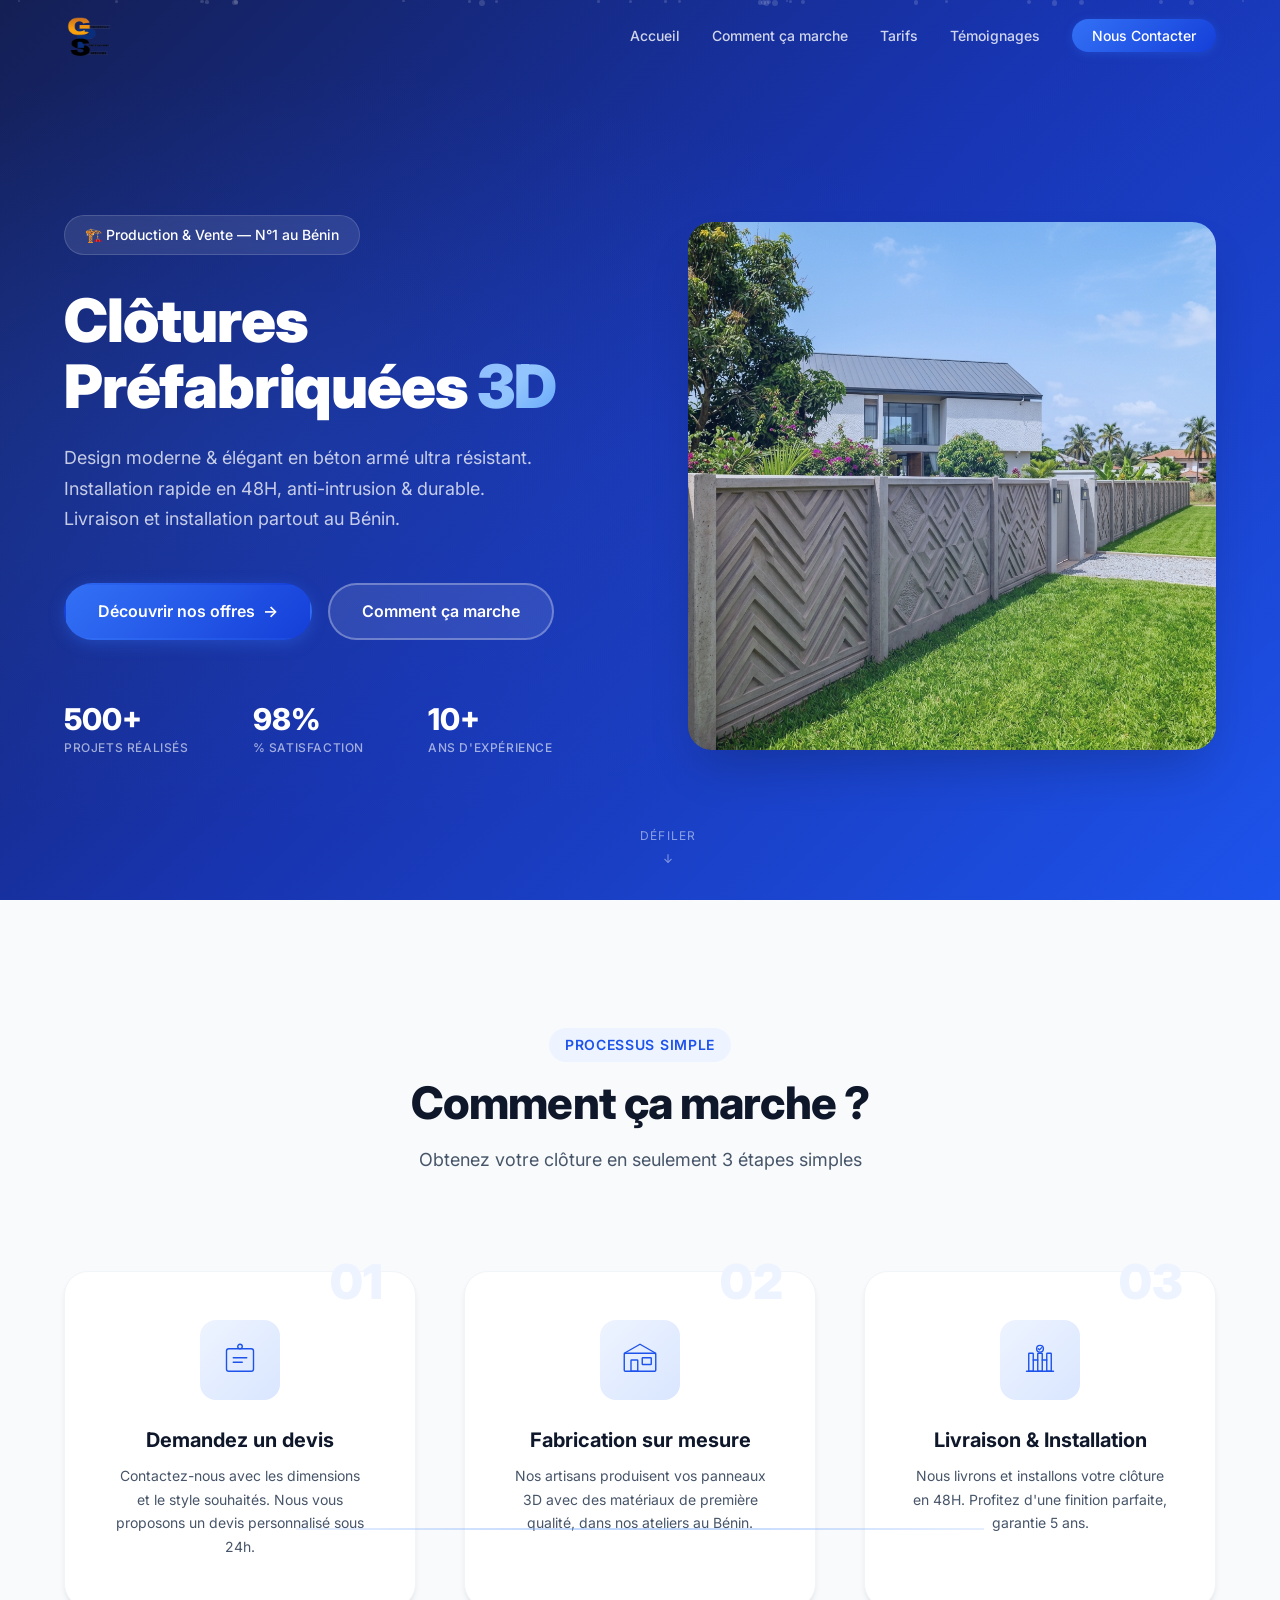
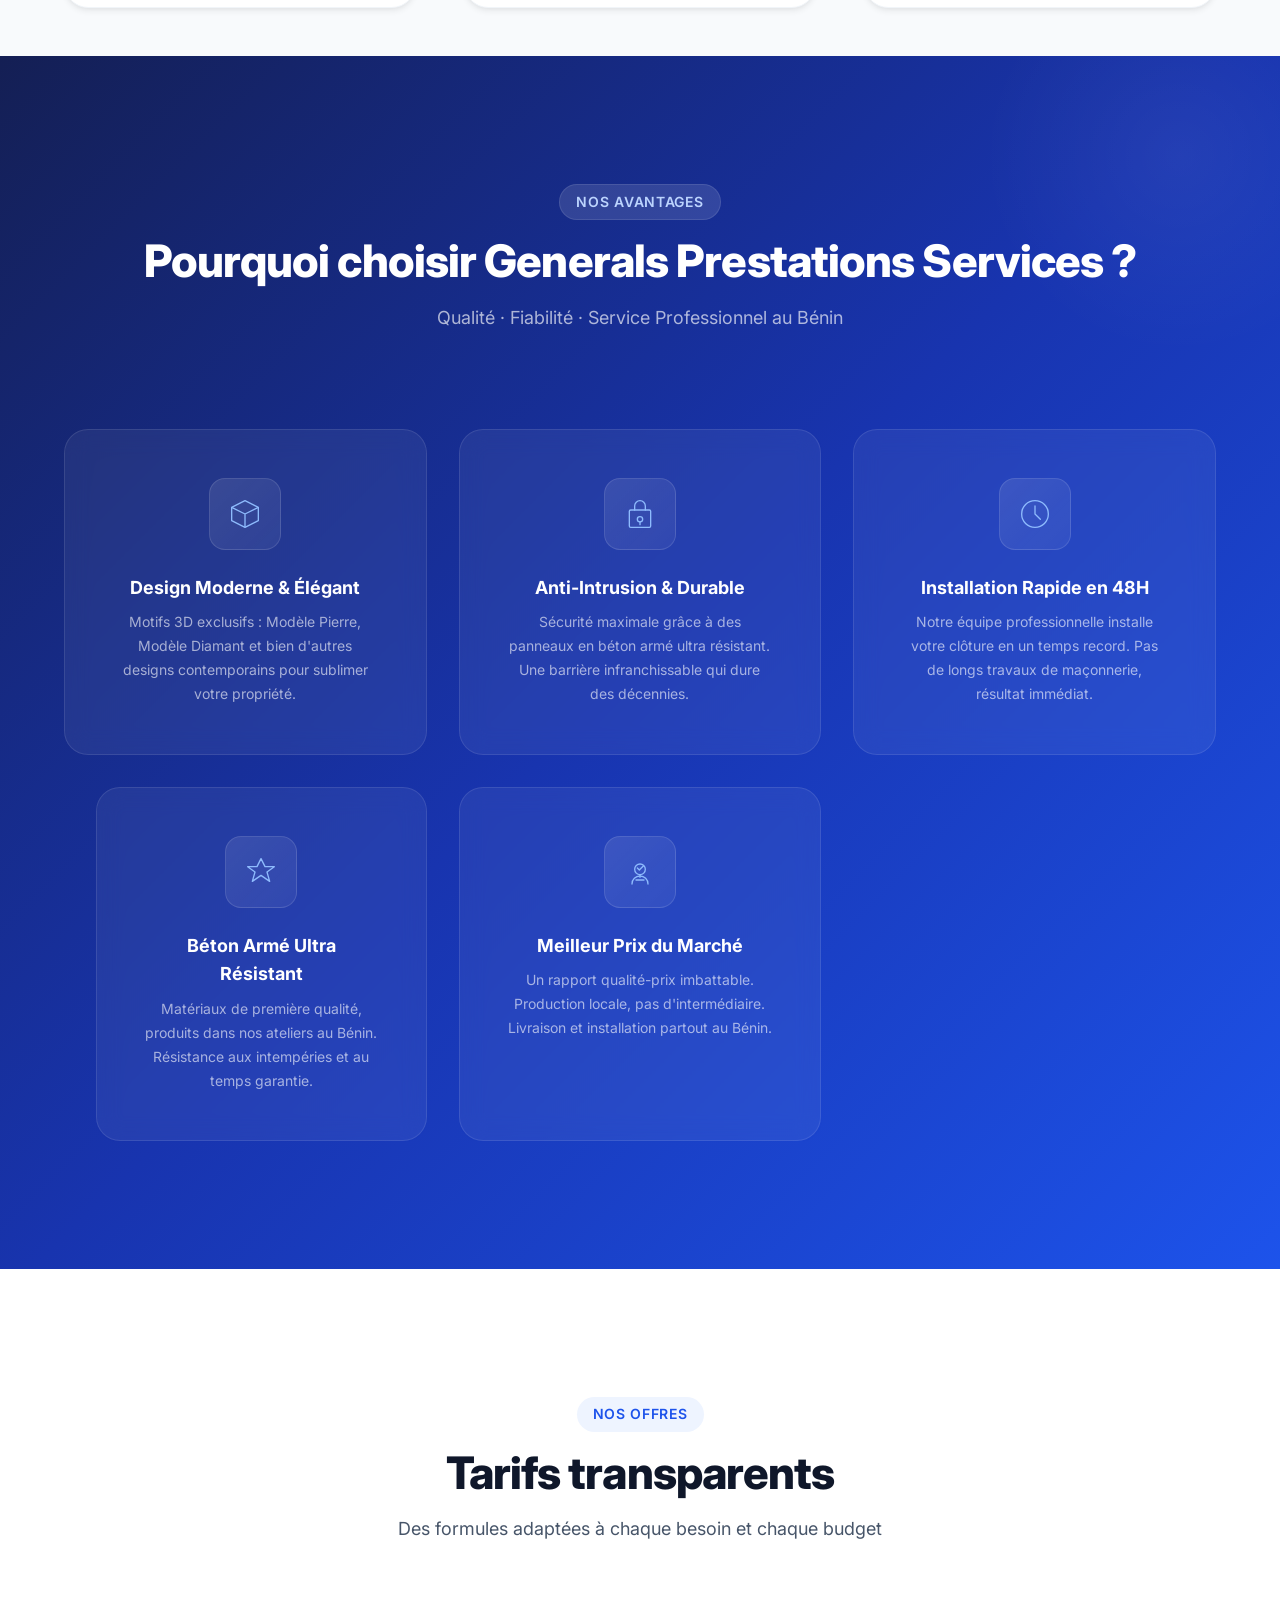
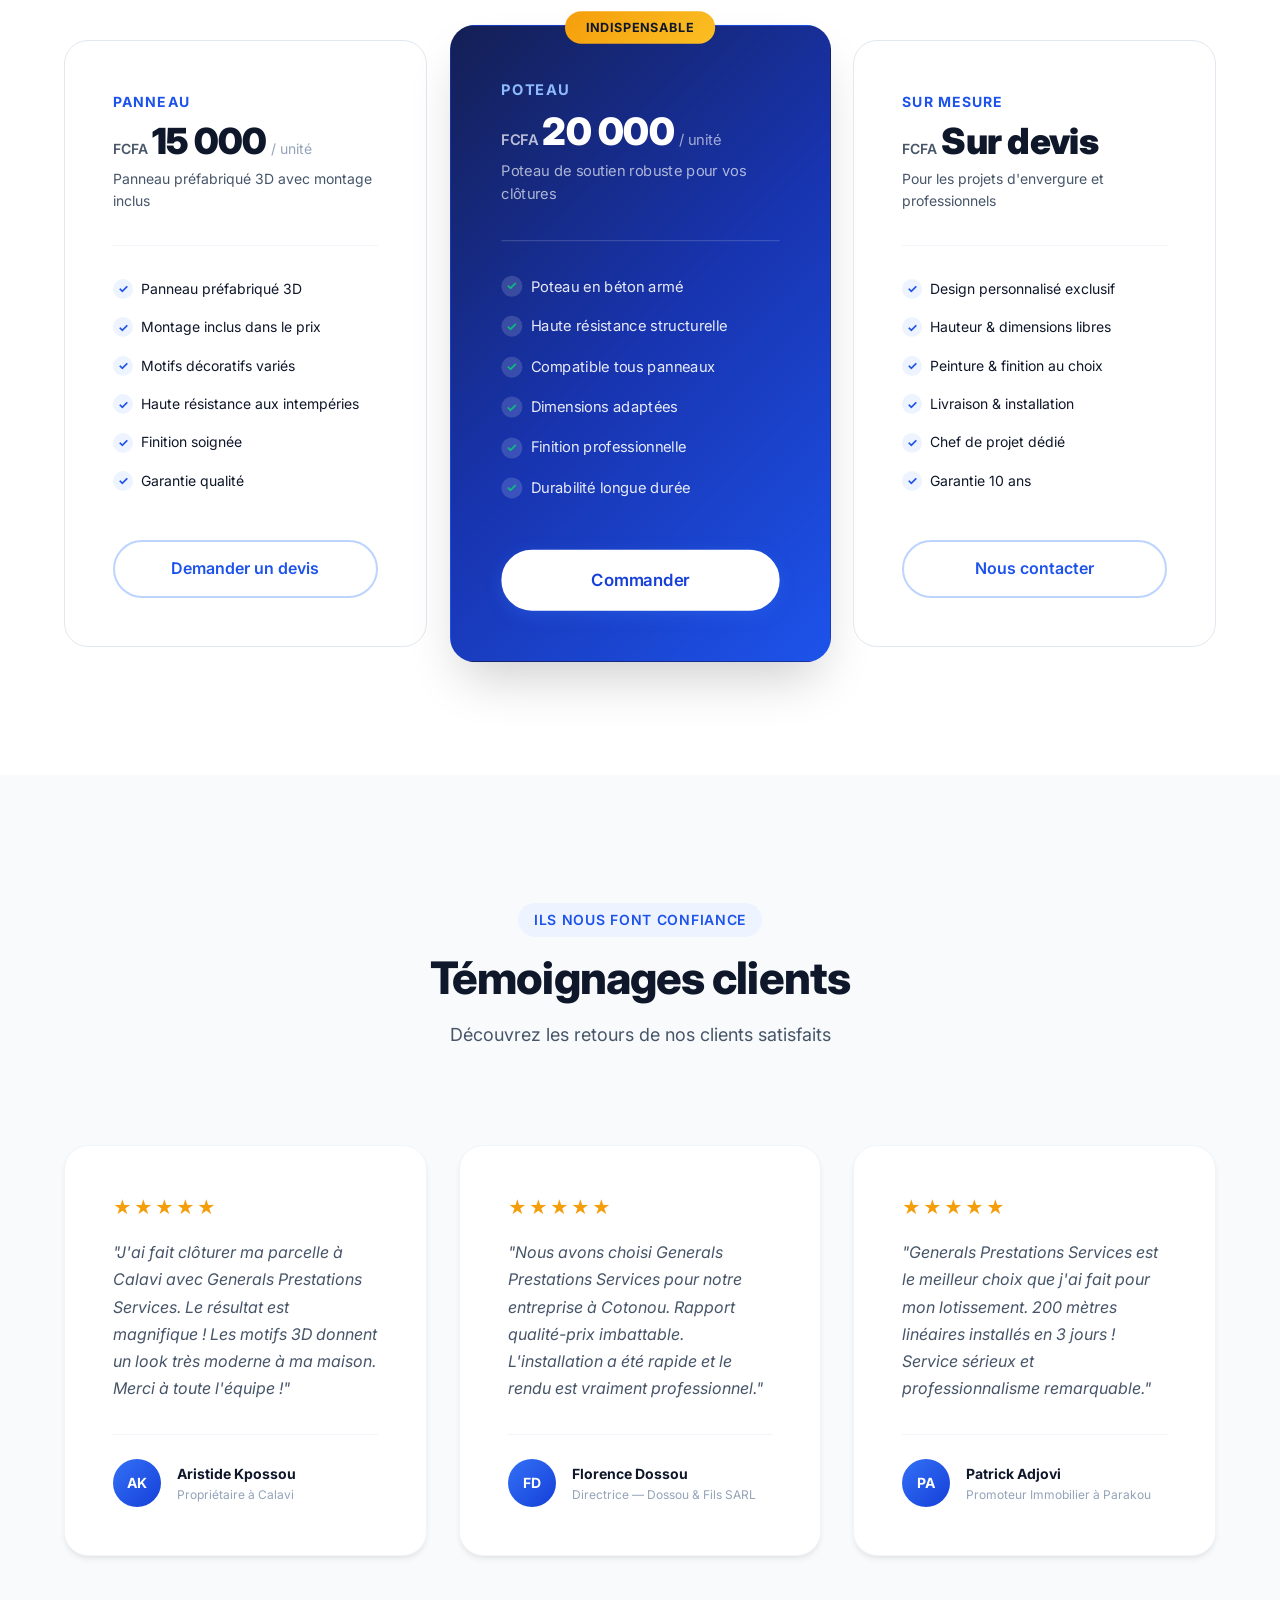
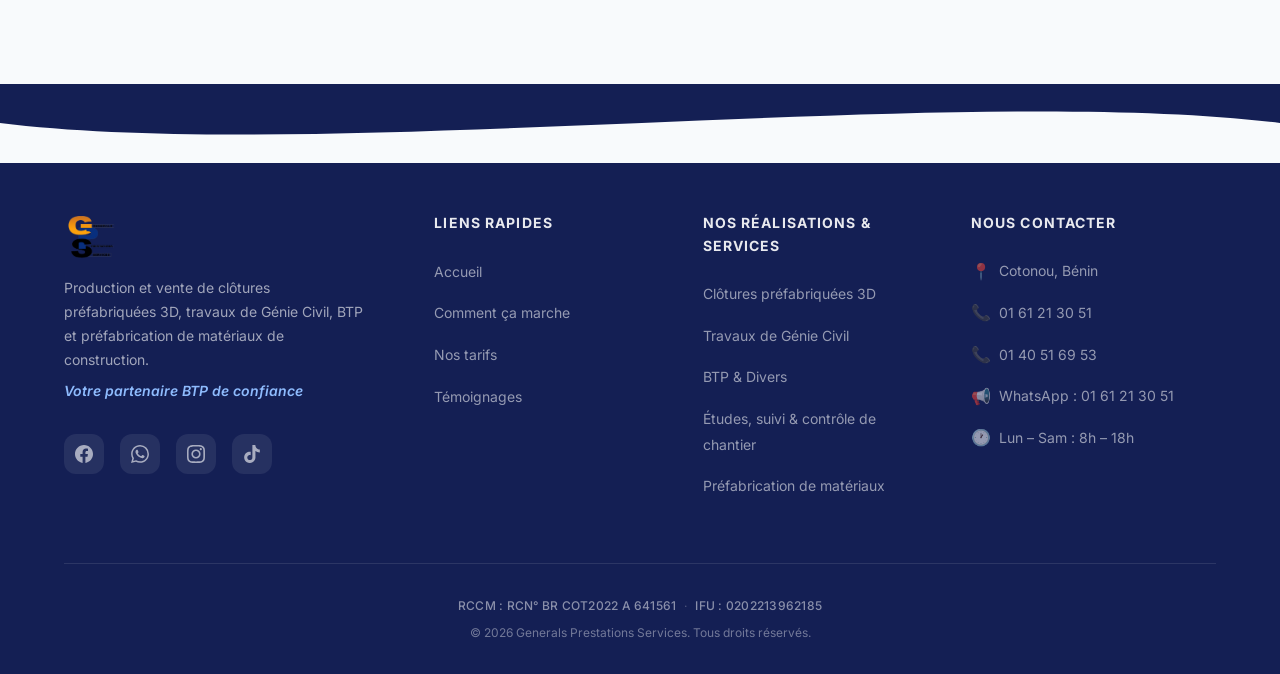
==== index.html @ ebce49a2 "🚀 Landing page GPS - Generals Prestations Services" ====
<!DOCTYPE html>
<html lang="fr">
<head>
  <meta charset="UTF-8">
  <meta name="viewport" content="width=device-width, initial-scale=1.0">
  <meta name="description" content="Generals Prestations Services — Leader de la production et vente de clôtures préfabriquées 3D au Bénin. Qualité, durabilité et design moderne pour sécuriser votre propriété.">
  <meta name="keywords" content="clôtures préfabriquées, clôtures 3D, Bénin, construction, sécurité, GPS, Generals Prestations Services">
  <meta name="author" content="Generals Prestations Services">
  <title>Generals Prestations Services | Clôtures Préfabriquées 3D au Bénin</title>
  <link rel="preconnect" href="https://fonts.googleapis.com">
  <link rel="preconnect" href="https://fonts.gstatic.com" crossorigin>
  <link href="https://fonts.googleapis.com/css2?family=Inter:wght@300;400;500;600;700;800;900&display=swap" rel="stylesheet">
  <link rel="stylesheet" href="style.css">
</head>
<body>

  <!-- =============== NAVBAR =============== -->
  <nav class="navbar" id="navbar">
    <div class="container nav-container">
      <a href="#" class="nav-logo" id="nav-logo">
        <img src="assets/logo-gps.png" alt="Logo Generals Prestations Services" class="nav-logo-img">
      </a>
      <ul class="nav-links" id="nav-links">
        <li><a href="#accueil" class="nav-link">Accueil</a></li>
        <li><a href="#comment-ca-marche" class="nav-link">Comment ça marche</a></li>
        <li><a href="#tarifs" class="nav-link">Tarifs</a></li>
        <li><a href="#temoignages" class="nav-link">Témoignages</a></li>
        <li><a href="#" class="nav-link nav-link--cta" data-open-modal="contact-modal">Nous Contacter</a></li>
      </ul>
      <button class="nav-toggle" id="nav-toggle" aria-label="Ouvrir le menu de navigation">
        <span class="hamburger-line"></span>
        <span class="hamburger-line"></span>
        <span class="hamburger-line"></span>
      </button>
    </div>
  </nav>

  <!-- =============== HERO =============== -->
  <section class="hero" id="accueil">
    <div class="hero-bg-overlay"></div>
    <div class="hero-particles" id="hero-particles"></div>
    <div class="container hero-container">
      <div class="hero-content">
        <span class="hero-badge">🏗️ Production &amp; Vente — N°1 au Bénin</span>
        <h1 class="hero-title">
          Clôtures Préfabriquées <span class="hero-highlight">3D</span>
        </h1>
        <p class="hero-subtitle">
          Design moderne &amp; élégant en béton armé ultra résistant. Installation rapide en 48H,
          anti-intrusion &amp; durable. Livraison et installation partout au Bénin.
        </p>
        <div class="hero-cta-group">
          <a href="#tarifs" class="btn btn-primary" id="hero-cta-primary">
            Découvrir nos offres
            <span class="btn-arrow">→</span>
          </a>
          <a href="#comment-ca-marche" class="btn btn-secondary" id="hero-cta-secondary">
            Comment ça marche
          </a>
        </div>
        <div class="hero-stats">
          <div class="hero-stat">
            <span class="hero-stat-number" data-target="500">0</span>
            <span class="hero-stat-label">Projets réalisés</span>
          </div>
          <div class="hero-stat">
            <span class="hero-stat-number" data-target="98">0</span>
            <span class="hero-stat-label">% Satisfaction</span>
          </div>
          <div class="hero-stat">
            <span class="hero-stat-number" data-target="10">0</span>
            <span class="hero-stat-label">Ans d'expérience</span>
          </div>
        </div>
      </div>
      <div class="hero-image">
        <div class="hero-image-wrapper">
          <img src="assets/hero-fence.png" alt="Clôture préfabriquée 3D moderne installée autour d'une propriété au Bénin" loading="eager" width="600" height="600">
          <div class="hero-image-glow"></div>
        </div>
      </div>
    </div>
    <div class="hero-scroll-indicator" id="hero-scroll-indicator">
      <span class="scroll-text">Défiler</span>
      <span class="scroll-arrow">↓</span>
    </div>
  </section>

  <!-- =============== COMMENT CA MARCHE =============== -->
  <section class="section steps-section" id="comment-ca-marche">
    <div class="container">
      <div class="section-header">
        <span class="section-tag">Processus simple</span>
        <h2 class="section-title">Comment ça marche ?</h2>
        <p class="section-subtitle">Obtenez votre clôture en seulement 3 étapes simples</p>
      </div>
      <div class="steps-grid">
        <!-- Step 1 -->
        <div class="step-card" id="step-1">
          <div class="step-number">01</div>
          <div class="step-icon-wrapper">
            <svg class="step-icon" viewBox="0 0 64 64" fill="none" xmlns="http://www.w3.org/2000/svg" aria-hidden="true">
              <rect x="8" y="12" width="48" height="40" rx="4" stroke="currentColor" stroke-width="2.5"/>
              <path d="M20 28h24M20 36h16" stroke="currentColor" stroke-width="2.5" stroke-linecap="round"/>
              <circle cx="32" cy="8" r="4" stroke="currentColor" stroke-width="2.5"/>
            </svg>
          </div>
          <h3 class="step-title">Demandez un devis</h3>
          <p class="step-description">
            Contactez-nous avec les dimensions et le style souhaités. Nous vous proposons un devis personnalisé sous 24h.
          </p>
        </div>
        <!-- Step 2 -->
        <div class="step-card" id="step-2">
          <div class="step-number">02</div>
          <div class="step-icon-wrapper">
            <svg class="step-icon" viewBox="0 0 64 64" fill="none" xmlns="http://www.w3.org/2000/svg" aria-hidden="true">
              <rect x="4" y="20" width="56" height="32" rx="2" stroke="currentColor" stroke-width="2.5"/>
              <path d="M4 20L32 4l28 16" stroke="currentColor" stroke-width="2.5" stroke-linecap="round" stroke-linejoin="round"/>
              <rect x="16" y="32" width="12" height="20" rx="1" stroke="currentColor" stroke-width="2.5"/>
              <rect x="36" y="28" width="16" height="12" rx="1" stroke="currentColor" stroke-width="2.5"/>
            </svg>
          </div>
          <h3 class="step-title">Fabrication sur mesure</h3>
          <p class="step-description">
            Nos artisans produisent vos panneaux 3D avec des matériaux de première qualité, dans nos ateliers au Bénin.
          </p>
        </div>
        <!-- Step 3 -->
        <div class="step-card" id="step-3">
          <div class="step-number">03</div>
          <div class="step-icon-wrapper">
            <svg class="step-icon" viewBox="0 0 64 64" fill="none" xmlns="http://www.w3.org/2000/svg" aria-hidden="true">
              <path d="M8 52h48" stroke="currentColor" stroke-width="2.5" stroke-linecap="round"/>
              <rect x="12" y="20" width="8" height="32" rx="1" stroke="currentColor" stroke-width="2.5"/>
              <rect x="28" y="20" width="8" height="32" rx="1" stroke="currentColor" stroke-width="2.5"/>
              <rect x="44" y="20" width="8" height="32" rx="1" stroke="currentColor" stroke-width="2.5"/>
              <path d="M20 32h8M36 32h8" stroke="currentColor" stroke-width="2.5" stroke-linecap="round"/>
              <circle cx="32" cy="12" r="6" stroke="currentColor" stroke-width="2.5"/>
              <path d="M29 12l2 2 4-4" stroke="currentColor" stroke-width="2.5" stroke-linecap="round" stroke-linejoin="round"/>
            </svg>
          </div>
          <h3 class="step-title">Livraison & Installation</h3>
          <p class="step-description">
            Nous livrons et installons votre clôture en 48H. Profitez d'une finition parfaite, garantie 5 ans.
          </p>
        </div>
      </div>
      <!-- Connector line (desktop only) -->
      <div class="steps-connector" aria-hidden="true">
        <div class="connector-line"></div>
      </div>
    </div>
  </section>

  <!-- =============== POURQUOI NOUS CHOISIR =============== -->
  <section class="section features-section" id="avantages">
    <div class="container">
      <div class="section-header">
        <span class="section-tag">Nos avantages</span>
        <h2 class="section-title">Pourquoi choisir Generals Prestations Services ?</h2>
        <p class="section-subtitle">Qualité · Fiabilité · Service Professionnel au Bénin</p>
      </div>
      <div class="features-grid">
        <!-- Feature 1 -->
        <div class="feature-card" id="feature-1">
          <div class="feature-icon-wrapper">
            <svg class="feature-icon" viewBox="0 0 48 48" fill="none" xmlns="http://www.w3.org/2000/svg" aria-hidden="true">
              <path d="M24 4L4 14v20l20 10 20-10V14L24 4z" stroke="currentColor" stroke-width="2" stroke-linejoin="round"/>
              <path d="M4 14l20 10 20-10M24 44V24" stroke="currentColor" stroke-width="2" stroke-linejoin="round"/>
            </svg>
          </div>
          <h3 class="feature-title">Design Moderne &amp; Élégant</h3>
          <p class="feature-desc">Motifs 3D exclusifs : Modèle Pierre, Modèle Diamant et bien d'autres designs contemporains pour sublimer votre propriété.</p>
        </div>
        <!-- Feature 2 -->
        <div class="feature-card" id="feature-2">
          <div class="feature-icon-wrapper">
            <svg class="feature-icon" viewBox="0 0 48 48" fill="none" xmlns="http://www.w3.org/2000/svg" aria-hidden="true">
              <rect x="8" y="18" width="32" height="26" rx="2" stroke="currentColor" stroke-width="2"/>
              <path d="M16 18V12a8 8 0 1116 0v6" stroke="currentColor" stroke-width="2" stroke-linecap="round"/>
              <circle cx="24" cy="32" r="4" stroke="currentColor" stroke-width="2"/>
              <path d="M24 36v4" stroke="currentColor" stroke-width="2" stroke-linecap="round"/>
            </svg>
          </div>
          <h3 class="feature-title">Anti-Intrusion &amp; Durable</h3>
          <p class="feature-desc">Sécurité maximale grâce à des panneaux en béton armé ultra résistant. Une barrière infranchissable qui dure des décennies.</p>
        </div>
        <!-- Feature 3 -->
        <div class="feature-card" id="feature-3">
          <div class="feature-icon-wrapper">
            <svg class="feature-icon" viewBox="0 0 48 48" fill="none" xmlns="http://www.w3.org/2000/svg" aria-hidden="true">
              <circle cx="24" cy="24" r="20" stroke="currentColor" stroke-width="2"/>
              <path d="M24 12v12l8 8" stroke="currentColor" stroke-width="2" stroke-linecap="round" stroke-linejoin="round"/>
            </svg>
          </div>
          <h3 class="feature-title">Installation Rapide en 48H</h3>
          <p class="feature-desc">Notre équipe professionnelle installe votre clôture en un temps record. Pas de longs travaux de maçonnerie, résultat immédiat.</p>
        </div>
        <!-- Feature 4 -->
        <div class="feature-card" id="feature-4">
          <div class="feature-icon-wrapper">
            <svg class="feature-icon" viewBox="0 0 48 48" fill="none" xmlns="http://www.w3.org/2000/svg" aria-hidden="true">
              <path d="M24 4l6 12h14l-11 8 4 14-13-9-13 9 4-14L4 16h14l6-12z" stroke="currentColor" stroke-width="2" stroke-linejoin="round"/>
            </svg>
          </div>
          <h3 class="feature-title">Béton Armé Ultra Résistant</h3>
          <p class="feature-desc">Matériaux de première qualité, produits dans nos ateliers au Bénin. Résistance aux intempéries et au temps garantie.</p>
        </div>
        <!-- Feature 5 -->
        <div class="feature-card" id="feature-5">
          <div class="feature-icon-wrapper">
            <svg class="feature-icon" viewBox="0 0 48 48" fill="none" xmlns="http://www.w3.org/2000/svg" aria-hidden="true">
              <circle cx="24" cy="20" r="8" stroke="currentColor" stroke-width="2"/>
              <path d="M24 28v4M18 36h12" stroke="currentColor" stroke-width="2" stroke-linecap="round"/>
              <path d="M12 42c0-6.627 5.373-12 12-12s12 5.373 12 12" stroke="currentColor" stroke-width="2" stroke-linecap="round"/>
              <path d="M20 18l3 3 6-6" stroke="currentColor" stroke-width="2" stroke-linecap="round" stroke-linejoin="round"/>
            </svg>
          </div>
          <h3 class="feature-title">Meilleur Prix du Marché</h3>
          <p class="feature-desc">Un rapport qualité-prix imbattable. Production locale, pas d'intermédiaire. Livraison et installation partout au Bénin.</p>
        </div>
      </div>
    </div>
  </section>

  <!-- =============== TARIFS =============== -->
  <section class="section pricing-section" id="tarifs">
    <div class="container">
      <div class="section-header">
        <span class="section-tag">Nos offres</span>
        <h2 class="section-title">Tarifs transparents</h2>
        <p class="section-subtitle">Des formules adaptées à chaque besoin et chaque budget</p>
      </div>
      <div class="pricing-grid">
        <!-- Panneau -->
        <div class="pricing-card" id="plan-panneau">
          <div class="pricing-card-header">
            <span class="pricing-label">Panneau</span>
            <div class="pricing-price">
              <span class="pricing-currency">FCFA</span>
              <span class="pricing-amount">15 000</span>
              <span class="pricing-unit">/ unité</span>
            </div>
            <p class="pricing-desc">Panneau préfabriqué 3D avec montage inclus</p>
          </div>
          <ul class="pricing-features">
            <li class="pricing-feature">
              <span class="feature-check">✓</span>
              Panneau préfabriqué 3D
            </li>
            <li class="pricing-feature">
              <span class="feature-check">✓</span>
              Montage inclus dans le prix
            </li>
            <li class="pricing-feature">
              <span class="feature-check">✓</span>
              Motifs décoratifs variés
            </li>
            <li class="pricing-feature">
              <span class="feature-check">✓</span>
              Haute résistance aux intempéries
            </li>
            <li class="pricing-feature">
              <span class="feature-check">✓</span>
              Finition soignée
            </li>
            <li class="pricing-feature">
              <span class="feature-check">✓</span>
              Garantie qualité
            </li>
          </ul>
          <a href="#" class="btn btn-outline" id="cta-panneau" data-open-modal="contact-modal">Demander un devis</a>
        </div>

        <!-- Poteau -->
        <div class="pricing-card pricing-card--featured" id="plan-poteau">
          <div class="pricing-badge">Indispensable</div>
          <div class="pricing-card-header">
            <span class="pricing-label">Poteau</span>
            <div class="pricing-price">
              <span class="pricing-currency">FCFA</span>
              <span class="pricing-amount">20 000</span>
              <span class="pricing-unit">/ unité</span>
            </div>
            <p class="pricing-desc">Poteau de soutien robuste pour vos clôtures</p>
          </div>
          <ul class="pricing-features">
            <li class="pricing-feature">
              <span class="feature-check">✓</span>
              Poteau en béton armé
            </li>
            <li class="pricing-feature">
              <span class="feature-check">✓</span>
              Haute résistance structurelle
            </li>
            <li class="pricing-feature">
              <span class="feature-check">✓</span>
              Compatible tous panneaux
            </li>
            <li class="pricing-feature">
              <span class="feature-check">✓</span>
              Dimensions adaptées
            </li>
            <li class="pricing-feature">
              <span class="feature-check">✓</span>
              Finition professionnelle
            </li>
            <li class="pricing-feature">
              <span class="feature-check">✓</span>
              Durabilité longue durée
            </li>
          </ul>
          <a href="#" class="btn btn-primary" id="cta-poteau" data-open-modal="contact-modal">Commander</a>
        </div>

        <!-- Sur Mesure -->
        <div class="pricing-card" id="plan-sur-mesure">
          <div class="pricing-card-header">
            <span class="pricing-label">Sur Mesure</span>
            <div class="pricing-price">
              <span class="pricing-currency">FCFA</span>
              <span class="pricing-amount">Sur devis</span>
              <span class="pricing-unit"></span>
            </div>
            <p class="pricing-desc">Pour les projets d'envergure et professionnels</p>
          </div>
          <ul class="pricing-features">
            <li class="pricing-feature">
              <span class="feature-check">✓</span>
              Design personnalisé exclusif
            </li>
            <li class="pricing-feature">
              <span class="feature-check">✓</span>
              Hauteur &amp; dimensions libres
            </li>
            <li class="pricing-feature">
              <span class="feature-check">✓</span>
              Peinture &amp; finition au choix
            </li>
            <li class="pricing-feature">
              <span class="feature-check">✓</span>
              Livraison &amp; installation
            </li>
            <li class="pricing-feature">
              <span class="feature-check">✓</span>
              Chef de projet dédié
            </li>
            <li class="pricing-feature">
              <span class="feature-check">✓</span>
              Garantie 10 ans
            </li>
          </ul>
          <a href="#" class="btn btn-outline" id="cta-sur-mesure" data-open-modal="contact-modal">Nous contacter</a>
        </div>
      </div>
    </div>
  </section>

  <!-- =============== TEMOIGNAGES =============== -->
  <section class="section testimonials-section" id="temoignages">
    <div class="container">
      <div class="section-header">
        <span class="section-tag">Ils nous font confiance</span>
        <h2 class="section-title">Témoignages clients</h2>
        <p class="section-subtitle">Découvrez les retours de nos clients satisfaits</p>
      </div>
      <div class="testimonials-grid">
        <!-- Témoignage 1 -->
        <div class="testimonial-card" id="testimonial-1">
          <div class="testimonial-stars" aria-label="5 étoiles sur 5">
            <span class="star">★</span><span class="star">★</span><span class="star">★</span><span class="star">★</span><span class="star">★</span>
          </div>
          <blockquote class="testimonial-text">
            "J'ai fait clôturer ma parcelle à Calavi avec Generals Prestations Services. Le résultat est magnifique ! Les motifs 3D donnent un look très moderne à ma maison. Merci à toute l'équipe !"
          </blockquote>
          <div class="testimonial-author">
            <div class="testimonial-avatar" aria-hidden="true">AK</div>
            <div class="testimonial-info">
              <span class="testimonial-name">Aristide Kpossou</span>
              <span class="testimonial-role">Propriétaire à Calavi</span>
            </div>
          </div>
        </div>

        <!-- Témoignage 2 -->
        <div class="testimonial-card" id="testimonial-2">
          <div class="testimonial-stars" aria-label="5 étoiles sur 5">
            <span class="star">★</span><span class="star">★</span><span class="star">★</span><span class="star">★</span><span class="star">★</span>
          </div>
          <blockquote class="testimonial-text">
            "Nous avons choisi Generals Prestations Services pour notre entreprise à Cotonou. Rapport qualité-prix imbattable. L'installation a été rapide et le rendu est vraiment professionnel."
          </blockquote>
          <div class="testimonial-author">
            <div class="testimonial-avatar" aria-hidden="true">FD</div>
            <div class="testimonial-info">
              <span class="testimonial-name">Florence Dossou</span>
              <span class="testimonial-role">Directrice — Dossou & Fils SARL</span>
            </div>
          </div>
        </div>

        <!-- Témoignage 3 -->
        <div class="testimonial-card" id="testimonial-3">
          <div class="testimonial-stars" aria-label="5 étoiles sur 5">
            <span class="star">★</span><span class="star">★</span><span class="star">★</span><span class="star">★</span><span class="star">★</span>
          </div>
          <blockquote class="testimonial-text">
            "Generals Prestations Services est le meilleur choix que j'ai fait pour mon lotissement. 200 mètres linéaires installés en 3 jours ! Service sérieux et professionnalisme remarquable."
          </blockquote>
          <div class="testimonial-author">
            <div class="testimonial-avatar" aria-hidden="true">PA</div>
            <div class="testimonial-info">
              <span class="testimonial-name">Patrick Adjovi</span>
              <span class="testimonial-role">Promoteur Immobilier à Parakou</span>
            </div>
          </div>
        </div>
      </div>
    </div>
  </section>

  <!-- =============== CONTACT / FOOTER =============== -->
  <footer class="footer" id="contact">
    <div class="footer-wave" aria-hidden="true">
      <svg viewBox="0 0 1440 120" preserveAspectRatio="none">
        <path d="M0,60 C360,120 1080,0 1440,60 L1440,120 L0,120 Z" fill="currentColor"/>
      </svg>
    </div>
    <div class="container footer-container">
      <div class="footer-grid">
        <!-- Brand -->
        <div class="footer-brand">
          <div class="footer-logo">
            <img src="assets/logo-gps.png" alt="Logo Generals Prestations Services" class="footer-logo-img">
          </div>
          <p class="footer-tagline">
            Production et vente de clôtures préfabriquées 3D, travaux de Génie Civil, BTP et préfabrication de matériaux de construction.
          </p>
          <p class="footer-slogan">Votre partenaire BTP de confiance</p>
          <div class="footer-social">
            <a href="https://facebook.com" target="_blank" rel="noopener noreferrer" class="social-link" id="social-facebook" aria-label="Visitez notre page Facebook">
              <svg viewBox="0 0 24 24" fill="currentColor" aria-hidden="true"><path d="M24 12.073c0-6.627-5.373-12-12-12s-12 5.373-12 12c0 5.99 4.388 10.954 10.125 11.854v-8.385H7.078v-3.47h3.047V9.43c0-3.007 1.792-4.669 4.533-4.669 1.312 0 2.686.235 2.686.235v2.953H15.83c-1.491 0-1.956.925-1.956 1.874v2.25h3.328l-.532 3.47h-2.796v8.385C19.612 23.027 24 18.062 24 12.073z"/></svg>
            </a>
            <a href="https://wa.me/2290161213051" target="_blank" rel="noopener noreferrer" class="social-link" id="social-whatsapp" aria-label="Contactez-nous sur WhatsApp">
              <svg viewBox="0 0 24 24" fill="currentColor" aria-hidden="true"><path d="M17.472 14.382c-.297-.149-1.758-.867-2.03-.967-.273-.099-.471-.148-.67.15-.197.297-.767.966-.94 1.164-.173.199-.347.223-.644.075-.297-.15-1.255-.463-2.39-1.475-.883-.788-1.48-1.761-1.653-2.059-.173-.297-.018-.458.13-.606.134-.133.298-.347.446-.52.149-.174.198-.298.298-.497.099-.198.05-.371-.025-.52-.075-.149-.669-1.612-.916-2.207-.242-.579-.487-.5-.669-.51-.173-.008-.371-.01-.57-.01-.198 0-.52.074-.792.372-.272.297-1.04 1.016-1.04 2.479 0 1.462 1.065 2.875 1.213 3.074.149.198 2.096 3.2 5.077 4.487.709.306 1.262.489 1.694.625.712.227 1.36.195 1.871.118.571-.085 1.758-.719 2.006-1.413.248-.694.248-1.289.173-1.413-.074-.124-.272-.198-.57-.347m-5.421 7.403h-.004a9.87 9.87 0 01-5.031-1.378l-.361-.214-3.741.982.998-3.648-.235-.374a9.86 9.86 0 01-1.51-5.26c.001-5.45 4.436-9.884 9.888-9.884 2.64 0 5.122 1.03 6.988 2.898a9.825 9.825 0 012.893 6.994c-.003 5.45-4.437 9.884-9.885 9.884m8.413-18.297A11.815 11.815 0 0012.05 0C5.495 0 .16 5.335.157 11.892c0 2.096.547 4.142 1.588 5.945L.057 24l6.305-1.654a11.882 11.882 0 005.683 1.448h.005c6.554 0 11.89-5.335 11.893-11.893a11.821 11.821 0 00-3.48-8.413z"/></svg>
            </a>
            <a href="https://instagram.com" target="_blank" rel="noopener noreferrer" class="social-link" id="social-instagram" aria-label="Suivez-nous sur Instagram">
              <svg viewBox="0 0 24 24" fill="currentColor" aria-hidden="true"><path d="M12 0C8.74 0 8.333.015 7.053.072 5.775.132 4.905.333 4.14.63c-.789.306-1.459.717-2.126 1.384S.935 3.35.63 4.14C.333 4.905.131 5.775.072 7.053.012 8.333 0 8.74 0 12s.015 3.667.072 4.947c.06 1.277.261 2.148.558 2.913.306.788.717 1.459 1.384 2.126.667.666 1.336 1.079 2.126 1.384.766.296 1.636.499 2.913.558C8.333 23.988 8.74 24 12 24s3.667-.015 4.947-.072c1.277-.06 2.148-.262 2.913-.558.788-.306 1.459-.718 2.126-1.384.666-.667 1.079-1.335 1.384-2.126.296-.765.499-1.636.558-2.913.06-1.28.072-1.687.072-4.947s-.015-3.667-.072-4.947c-.06-1.277-.262-2.149-.558-2.913-.306-.789-.718-1.459-1.384-2.126C21.319 1.347 20.651.935 19.86.63c-.765-.297-1.636-.499-2.913-.558C15.667.012 15.26 0 12 0zm0 2.16c3.203 0 3.585.016 4.85.071 1.17.055 1.805.249 2.227.415.562.217.96.477 1.382.896.419.42.679.819.896 1.381.164.422.36 1.057.413 2.227.057 1.266.07 1.646.07 4.85s-.015 3.585-.074 4.85c-.061 1.17-.256 1.805-.421 2.227-.224.562-.479.96-.899 1.382-.419.419-.824.679-1.38.896-.42.164-1.065.36-2.235.413-1.274.057-1.649.07-4.859.07-3.211 0-3.586-.015-4.859-.074-1.171-.061-1.816-.256-2.236-.421-.569-.224-.96-.479-1.379-.899-.421-.419-.69-.824-.9-1.38-.165-.42-.359-1.065-.42-2.235-.045-1.26-.061-1.649-.061-4.844 0-3.196.016-3.586.061-4.861.061-1.17.255-1.814.42-2.234.21-.57.479-.96.9-1.381.419-.419.81-.689 1.379-.898.42-.166 1.051-.361 2.221-.421 1.275-.045 1.65-.06 4.859-.06l.045.03zm0 3.678a6.162 6.162 0 100 12.324 6.162 6.162 0 100-12.324zM12 16c-2.21 0-4-1.79-4-4s1.79-4 4-4 4 1.79 4 4-1.79 4-4 4zm7.846-10.405a1.441 1.441 0 11-2.882 0 1.441 1.441 0 012.882 0z"/></svg>
            </a>
            <a href="https://tiktok.com" target="_blank" rel="noopener noreferrer" class="social-link" id="social-tiktok" aria-label="Suivez-nous sur TikTok">
              <svg viewBox="0 0 24 24" fill="currentColor" aria-hidden="true"><path d="M12.525.02c1.31-.02 2.61-.01 3.91-.02.08 1.53.63 3.09 1.75 4.17 1.12 1.11 2.7 1.62 4.24 1.79v4.03c-1.44-.05-2.89-.35-4.2-.97-.57-.26-1.1-.59-1.62-.93-.01 2.92.01 5.84-.02 8.75-.08 1.4-.54 2.79-1.35 3.94-1.31 1.92-3.58 3.17-5.91 3.21-1.43.08-2.86-.31-4.08-1.03-2.02-1.19-3.44-3.37-3.65-5.71-.02-.5-.03-1-.01-1.49.18-1.9 1.12-3.72 2.58-4.96 1.66-1.44 3.98-2.13 6.15-1.72.02 1.48-.04 2.96-.04 4.44-.99-.32-2.15-.23-3.02.37-.63.41-1.11 1.04-1.36 1.75-.21.51-.15 1.07-.14 1.61.24 1.64 1.82 3.02 3.5 2.87 1.12-.01 2.19-.66 2.77-1.61.19-.33.4-.67.41-1.06.1-1.79.06-3.57.07-5.36.01-4.03-.01-8.05.02-12.07z"/></svg>
            </a>
          </div>
        </div>

        <!-- Liens rapides -->
        <div class="footer-links-group">
          <h3 class="footer-heading">Liens rapides</h3>
          <ul class="footer-links-list">
            <li><a href="#accueil" class="footer-link">Accueil</a></li>
            <li><a href="#comment-ca-marche" class="footer-link">Comment ça marche</a></li>
            <li><a href="#tarifs" class="footer-link">Nos tarifs</a></li>
            <li><a href="#temoignages" class="footer-link">Témoignages</a></li>
          </ul>
        </div>

        <!-- Nos services -->
        <div class="footer-links-group">
          <h3 class="footer-heading">Nos réalisations &amp; services</h3>
          <ul class="footer-links-list">
            <li><a href="#tarifs" class="footer-link">Clôtures préfabriquées 3D</a></li>
            <li><a href="#avantages" class="footer-link">Travaux de Génie Civil</a></li>
            <li><a href="#avantages" class="footer-link">BTP &amp; Divers</a></li>
            <li><a href="#avantages" class="footer-link">Études, suivi &amp; contrôle de chantier</a></li>
            <li><a href="#avantages" class="footer-link">Préfabrication de matériaux</a></li>
          </ul>
        </div>

        <!-- Contact -->
        <div class="footer-contact">
          <h3 class="footer-heading">Nous contacter</h3>
          <div class="contact-items">
            <div class="contact-item">
              <span class="contact-icon" aria-hidden="true">📍</span>
              <span>Cotonou, Bénin</span>
            </div>
            <div class="contact-item">
              <span class="contact-icon" aria-hidden="true">📞</span>
              <a href="tel:+2290161213051" class="footer-link">01 61 21 30 51</a>
            </div>
            <div class="contact-item">
              <span class="contact-icon" aria-hidden="true">📞</span>
              <a href="tel:+2290140516953" class="footer-link">01 40 51 69 53</a>
            </div>
            <div class="contact-item">
              <span class="contact-icon" aria-hidden="true">📢</span>
              <a href="https://wa.me/2290161213051" target="_blank" rel="noopener noreferrer" class="footer-link">WhatsApp : 01 61 21 30 51</a>
            </div>
            <div class="contact-item">
              <span class="contact-icon" aria-hidden="true">🕐</span>
              <span>Lun – Sam : 8h – 18h</span>
            </div>
          </div>
        </div>
      </div>

      <div class="footer-bottom">
        <div class="footer-legal">
          <p class="footer-legal-item">RCCM : RCN° BR COT2022 A 641561</p>
          <span class="footer-legal-sep" aria-hidden="true">·</span>
          <p class="footer-legal-item">IFU : 0202213962185</p>
        </div>
        <p class="footer-copyright">
          &copy; 2026 Generals Prestations Services. Tous droits réservés.
        </p>
      </div>
    </div>
  </footer>

  <!-- =============== CONTACT MODAL =============== -->
  <div class="modal-overlay" id="contact-modal" role="dialog" aria-modal="true" aria-labelledby="modal-title">
    <div class="modal-container">
      <button class="modal-close" id="modal-close" aria-label="Fermer le formulaire de contact">
        <svg viewBox="0 0 24 24" fill="none" stroke="currentColor" stroke-width="2.5" stroke-linecap="round" aria-hidden="true"><path d="M18 6L6 18M6 6l12 12"/></svg>
      </button>
      <div class="modal-header">
        <span class="section-tag">Contactez-nous</span>
        <h2 class="modal-title" id="modal-title">Demandez votre devis gratuit</h2>
        <p class="modal-subtitle">Remplissez le formulaire ci-dessous et nous vous répondrons sous 24h.</p>
      </div>
      <form class="contact-form" id="contact-form" novalidate>
        <div class="form-row">
          <div class="form-group">
            <label for="contact-name" class="form-label">Nom complet</label>
            <input type="text" id="contact-name" name="name" class="form-input" placeholder="Votre nom" required autocomplete="name">
          </div>
          <div class="form-group">
            <label for="contact-phone" class="form-label">Téléphone</label>
            <input type="tel" id="contact-phone" name="phone" class="form-input" placeholder="+229 XX XX XX XX" required autocomplete="tel">
          </div>
        </div>
        <div class="form-group">
          <label for="contact-email" class="form-label">Email</label>
          <input type="email" id="contact-email" name="email" class="form-input" placeholder="votre@email.com" required autocomplete="email">
        </div>
        <div class="form-group">
          <label for="contact-service" class="form-label">Service souhaité</label>
          <select id="contact-service" name="service" class="form-input form-select" required>
            <option value="" disabled selected>Choisissez un service</option>
            <option value="panneau">Panneau préfabriqué 3D — 15 000 FCFA/unité</option>
            <option value="poteau">Poteau de soutien — 20 000 FCFA/unité</option>
            <option value="sur-mesure">Projet sur mesure (devis personnalisé)</option>
            <option value="autre">Autre demande</option>
          </select>
        </div>
        <div class="form-group">
          <label for="contact-message" class="form-label">Message</label>
          <textarea id="contact-message" name="message" class="form-input form-textarea" placeholder="Décrivez votre projet : dimensions, nombre de panneaux, localisation…" rows="4" required></textarea>
        </div>
        <button type="submit" class="btn btn-primary form-submit" id="form-submit">
          Envoyer ma demande
          <span class="btn-arrow">→</span>
        </button>
      </form>
      <div class="form-success" id="form-success" hidden>
        <div class="success-icon">✓</div>
        <h3 class="success-title">Message envoyé !</h3>
        <p class="success-text">Merci pour votre intérêt. Notre équipe vous contactera dans les plus brefs délais.</p>
      </div>
    </div>
  </div>

  <script src="script.js"></script>
</body>
</html>
---- style.css ----
/* ================================================
   GPS — Generals Prestation Services
   Design System & Landing Page Styles
   ================================================ */

/* ---- CSS Custom Properties ---- */
:root {
  /* Primary palette — Rich blues */
  --blue-50: #eef4ff;
  --blue-100: #d9e6ff;
  --blue-200: #bcd4fe;
  --blue-300: #8ebbfd;
  --blue-400: #5996fa;
  --blue-500: #3371f6;
  --blue-600: #1d53eb;
  --blue-700: #153fd8;
  --blue-800: #1834af;
  --blue-900: #19308a;
  --blue-950: #141f54;

  /* Neutral palette */
  --gray-50: #f8fafc;
  --gray-100: #f1f5f9;
  --gray-200: #e2e8f0;
  --gray-300: #cbd5e1;
  --gray-400: #94a3b8;
  --gray-500: #64748b;
  --gray-600: #475569;
  --gray-700: #334155;
  --gray-800: #1e293b;
  --gray-900: #0f172a;

  /* Accent */
  --accent-green: #10b981;
  --accent-gold: #f59e0b;

  /* Semantic */
  --bg-primary: #ffffff;
  --bg-secondary: var(--gray-50);
  --bg-dark: var(--blue-950);
  --text-primary: var(--gray-900);
  --text-secondary: var(--gray-600);
  --text-light: var(--gray-400);
  --text-on-dark: #ffffff;

  /* Gradients */
  --gradient-hero: linear-gradient(135deg, var(--blue-950) 0%, var(--blue-800) 50%, var(--blue-600) 100%);
  --gradient-card: linear-gradient(180deg, rgba(255,255,255,0.08) 0%, rgba(255,255,255,0) 100%);
  --gradient-cta: linear-gradient(135deg, var(--blue-500) 0%, var(--blue-700) 100%);
  --gradient-glow: radial-gradient(circle at 50% 50%, rgba(51,113,246,0.25) 0%, transparent 70%);

  /* Spacing */
  --space-xs: 0.25rem;
  --space-sm: 0.5rem;
  --space-md: 1rem;
  --space-lg: 1.5rem;
  --space-xl: 2rem;
  --space-2xl: 3rem;
  --space-3xl: 4rem;
  --space-4xl: 6rem;
  --space-5xl: 8rem;

  /* Typography */
  --font-family: 'Inter', -apple-system, BlinkMacSystemFont, 'Segoe UI', sans-serif;
  --font-size-xs: 0.75rem;
  --font-size-sm: 0.875rem;
  --font-size-base: 1rem;
  --font-size-lg: 1.125rem;
  --font-size-xl: 1.25rem;
  --font-size-2xl: 1.5rem;
  --font-size-3xl: 1.875rem;
  --font-size-4xl: 2.25rem;
  --font-size-5xl: 3rem;
  --font-size-6xl: 3.75rem;

  /* Borders & Radius */
  --radius-sm: 0.375rem;
  --radius-md: 0.75rem;
  --radius-lg: 1rem;
  --radius-xl: 1.5rem;
  --radius-full: 9999px;

  /* Shadows */
  --shadow-sm: 0 1px 2px rgba(0,0,0,0.05);
  --shadow-md: 0 4px 6px -1px rgba(0,0,0,0.07), 0 2px 4px -2px rgba(0,0,0,0.05);
  --shadow-lg: 0 10px 15px -3px rgba(0,0,0,0.08), 0 4px 6px -4px rgba(0,0,0,0.04);
  --shadow-xl: 0 20px 25px -5px rgba(0,0,0,0.08), 0 8px 10px -6px rgba(0,0,0,0.04);
  --shadow-2xl: 0 25px 50px -12px rgba(0,0,0,0.2);
  --shadow-glass: 0 8px 32px rgba(0,0,0,0.12);
  --shadow-glow: 0 0 40px rgba(51,113,246,0.3);

  /* Transitions */
  --transition-fast: 150ms cubic-bezier(0.4, 0, 0.2, 1);
  --transition-base: 300ms cubic-bezier(0.4, 0, 0.2, 1);
  --transition-slow: 500ms cubic-bezier(0.4, 0, 0.2, 1);
  --transition-spring: 500ms cubic-bezier(0.34, 1.56, 0.64, 1);

  /* Layout */
  --container-max: 1200px;
  --navbar-height: 72px;
}

/* ---- Reset & Base ---- */
*,
*::before,
*::after {
  margin: 0;
  padding: 0;
  box-sizing: border-box;
}

html {
  scroll-behavior: smooth;
  scroll-padding-top: var(--navbar-height);
  -webkit-text-size-adjust: 100%;
}

body {
  font-family: var(--font-family);
  font-size: var(--font-size-base);
  line-height: 1.6;
  color: var(--text-primary);
  background-color: var(--bg-primary);
  -webkit-font-smoothing: antialiased;
  -moz-osx-font-smoothing: grayscale;
  overflow-x: hidden;
}

img {
  max-width: 100%;
  height: auto;
  display: block;
}

a {
  text-decoration: none;
  color: inherit;
  transition: color var(--transition-fast);
}

ul {
  list-style: none;
}

/* ---- Container ---- */
.container {
  width: 100%;
  max-width: var(--container-max);
  margin: 0 auto;
  padding: 0 var(--space-lg);
}

/* ---- Buttons ---- */
.btn {
  display: inline-flex;
  align-items: center;
  gap: var(--space-sm);
  padding: 0.875rem 2rem;
  font-family: var(--font-family);
  font-size: var(--font-size-base);
  font-weight: 600;
  border-radius: var(--radius-full);
  border: 2px solid transparent;
  cursor: pointer;
  transition: all var(--transition-base);
  position: relative;
  overflow: hidden;
  white-space: nowrap;
}

.btn-primary {
  background: var(--gradient-cta);
  color: #fff;
  border-color: transparent;
  box-shadow: 0 4px 15px rgba(51,113,246,0.35);
}

.btn-primary:hover {
  transform: translateY(-2px);
  box-shadow: 0 8px 25px rgba(51,113,246,0.45);
}

.btn-primary:active {
  transform: translateY(0);
}

.btn-secondary {
  background: rgba(255,255,255,0.1);
  color: #fff;
  border-color: rgba(255,255,255,0.3);
  backdrop-filter: blur(8px);
  -webkit-backdrop-filter: blur(8px);
}

.btn-secondary:hover {
  background: rgba(255,255,255,0.2);
  border-color: rgba(255,255,255,0.5);
  transform: translateY(-2px);
}

.btn-outline {
  background: transparent;
  color: var(--blue-600);
  border-color: var(--blue-200);
}

.btn-outline:hover {
  background: var(--blue-50);
  border-color: var(--blue-400);
  transform: translateY(-2px);
}

.btn-arrow {
  display: inline-block;
  transition: transform var(--transition-fast);
}

.btn:hover .btn-arrow {
  transform: translateX(4px);
}

/* ================================================
   NAVBAR
   ================================================ */
.navbar {
  position: fixed;
  top: 0;
  left: 0;
  width: 100%;
  height: var(--navbar-height);
  z-index: 1000;
  transition: all var(--transition-base);
  background: transparent;
}

.navbar.scrolled {
  background: rgba(255,255,255,0.92);
  backdrop-filter: blur(20px);
  -webkit-backdrop-filter: blur(20px);
  box-shadow: var(--shadow-md);
}

.nav-container {
  display: flex;
  align-items: center;
  justify-content: space-between;
  height: 100%;
}

.nav-logo {
  display: flex;
  align-items: center;
  gap: var(--space-sm);
  font-weight: 800;
  font-size: var(--font-size-xl);
  color: #fff;
  transition: color var(--transition-fast);
}

.navbar.scrolled .nav-logo {
  color: var(--blue-700);
}

.nav-logo-img {
  height: 44px;
  width: auto;
  border-radius: var(--radius-sm);
  object-fit: contain;
}

.footer-logo-img {
  height: 48px;
  width: auto;
  border-radius: var(--radius-sm);
  object-fit: contain;
}

.logo-icon {
  font-size: 1.6rem;
  color: var(--blue-400);
}

.nav-links {
  display: flex;
  align-items: center;
  gap: var(--space-xl);
}

.nav-link {
  font-size: var(--font-size-sm);
  font-weight: 500;
  color: rgba(255,255,255,0.8);
  position: relative;
  padding: var(--space-xs) 0;
  transition: color var(--transition-fast);
}

.navbar.scrolled .nav-link {
  color: var(--text-secondary);
}

.nav-link::after {
  content: '';
  position: absolute;
  bottom: -2px;
  left: 0;
  width: 0;
  height: 2px;
  background: var(--blue-400);
  border-radius: 1px;
  transition: width var(--transition-base);
}

.nav-link:hover {
  color: #fff;
}

.navbar.scrolled .nav-link:hover {
  color: var(--blue-600);
}

.nav-link:hover::after {
  width: 100%;
}

.nav-link--cta {
  background: var(--gradient-cta);
  color: #fff !important;
  padding: 0.5rem 1.25rem;
  border-radius: var(--radius-full);
  box-shadow: 0 2px 10px rgba(51,113,246,0.3);
}

.nav-link--cta::after {
  display: none;
}

.nav-link--cta:hover {
  transform: translateY(-1px);
  box-shadow: 0 4px 15px rgba(51,113,246,0.45);
}

/* Hamburger */
.nav-toggle {
  display: none;
  flex-direction: column;
  gap: 5px;
  background: none;
  border: none;
  cursor: pointer;
  padding: var(--space-sm);
}

.hamburger-line {
  display: block;
  width: 24px;
  height: 2px;
  background: #fff;
  border-radius: 2px;
  transition: all var(--transition-base);
}

.navbar.scrolled .hamburger-line {
  background: var(--gray-700);
}

.nav-toggle.active .hamburger-line:nth-child(1) {
  transform: translateY(7px) rotate(45deg);
}
.nav-toggle.active .hamburger-line:nth-child(2) {
  opacity: 0;
}
.nav-toggle.active .hamburger-line:nth-child(3) {
  transform: translateY(-7px) rotate(-45deg);
}

/* ================================================
   HERO
   ================================================ */
.hero {
  position: relative;
  min-height: 100vh;
  display: flex;
  align-items: center;
  background: var(--gradient-hero);
  overflow: hidden;
  padding-top: var(--navbar-height);
}

.hero-bg-overlay {
  position: absolute;
  inset: 0;
  background:
    radial-gradient(ellipse at 20% 50%, rgba(51,113,246,0.15) 0%, transparent 60%),
    radial-gradient(ellipse at 80% 20%, rgba(21,63,216,0.12) 0%, transparent 50%);
  pointer-events: none;
}

.hero-particles {
  position: absolute;
  inset: 0;
  pointer-events: none;
  overflow: hidden;
}

.hero-particle {
  position: absolute;
  width: 4px;
  height: 4px;
  background: rgba(255,255,255,0.15);
  border-radius: 50%;
  animation: float-particle linear infinite;
}

@keyframes float-particle {
  0% {
    transform: translateY(100vh) scale(0);
    opacity: 0;
  }
  10% {
    opacity: 1;
  }
  90% {
    opacity: 1;
  }
  100% {
    transform: translateY(-10vh) scale(1);
    opacity: 0;
  }
}

.hero-container {
  display: grid;
  grid-template-columns: 1fr 1fr;
  gap: var(--space-4xl);
  align-items: center;
  position: relative;
  z-index: 2;
  padding-top: var(--space-3xl);
  padding-bottom: var(--space-3xl);
}

.hero-content {
  color: #fff;
}

.hero-badge {
  display: inline-flex;
  align-items: center;
  gap: var(--space-sm);
  padding: 0.5rem 1.25rem;
  background: rgba(255,255,255,0.1);
  border: 1px solid rgba(255,255,255,0.15);
  border-radius: var(--radius-full);
  font-size: var(--font-size-sm);
  font-weight: 500;
  backdrop-filter: blur(8px);
  -webkit-backdrop-filter: blur(8px);
  margin-bottom: var(--space-xl);
  animation: fadeInUp 0.6s ease both;
}

.hero-title {
  font-size: clamp(var(--font-size-4xl), 5vw, var(--font-size-6xl));
  font-weight: 900;
  line-height: 1.1;
  letter-spacing: -0.02em;
  margin-bottom: var(--space-lg);
  animation: fadeInUp 0.6s ease 0.1s both;
}

.hero-highlight {
  background: linear-gradient(135deg, var(--blue-300), #93c5fd, #60a5fa);
  -webkit-background-clip: text;
  background-clip: text;
  -webkit-text-fill-color: transparent;
  position: relative;
}

.hero-subtitle {
  font-size: var(--font-size-lg);
  line-height: 1.7;
  color: rgba(255,255,255,0.75);
  max-width: 500px;
  margin-bottom: var(--space-2xl);
  animation: fadeInUp 0.6s ease 0.2s both;
}

.hero-cta-group {
  display: flex;
  gap: var(--space-md);
  flex-wrap: wrap;
  margin-bottom: var(--space-3xl);
  animation: fadeInUp 0.6s ease 0.3s both;
}

.hero-stats {
  display: flex;
  gap: var(--space-3xl);
  animation: fadeInUp 0.6s ease 0.4s both;
}

.hero-stat {
  display: flex;
  flex-direction: column;
}

.hero-stat-number {
  font-size: var(--font-size-3xl);
  font-weight: 800;
  color: #fff;
  line-height: 1;
}

.hero-stat-label {
  font-size: var(--font-size-xs);
  color: rgba(255,255,255,0.6);
  font-weight: 500;
  text-transform: uppercase;
  letter-spacing: 0.05em;
  margin-top: var(--space-xs);
}

/* Hero Image */
.hero-image {
  display: flex;
  justify-content: center;
  align-items: center;
  animation: fadeInRight 0.8s ease 0.3s both;
}

.hero-image-wrapper {
  position: relative;
  border-radius: var(--radius-xl);
  overflow: hidden;
  box-shadow: var(--shadow-2xl);
  max-width: 560px;
  width: 100%;
}

.hero-image-wrapper img {
  width: 100%;
  height: auto;
  display: block;
  transition: transform var(--transition-slow);
}

.hero-image-wrapper:hover img {
  transform: scale(1.03);
}

.hero-image-glow {
  position: absolute;
  inset: -50%;
  background: var(--gradient-glow);
  pointer-events: none;
  animation: pulse-glow 4s ease-in-out infinite alternate;
}

@keyframes pulse-glow {
  0% { opacity: 0.4; }
  100% { opacity: 0.8; }
}

/* Scroll indicator */
.hero-scroll-indicator {
  position: absolute;
  bottom: var(--space-xl);
  left: 50%;
  transform: translateX(-50%);
  display: flex;
  flex-direction: column;
  align-items: center;
  gap: var(--space-xs);
  color: rgba(255,255,255,0.5);
  font-size: var(--font-size-xs);
  text-transform: uppercase;
  letter-spacing: 0.1em;
  animation: fadeInUp 0.6s ease 0.5s both;
  z-index: 2;
}

.scroll-arrow {
  animation: bounce-down 2s ease-in-out infinite;
}

@keyframes bounce-down {
  0%, 100% { transform: translateY(0); }
  50% { transform: translateY(8px); }
}

/* ================================================
   SECTIONS COMMON
   ================================================ */
.section {
  padding: var(--space-5xl) 0;
  position: relative;
}

.section-header {
  text-align: center;
  margin-bottom: var(--space-4xl);
}

.section-tag {
  display: inline-block;
  padding: 0.375rem 1rem;
  background: var(--blue-50);
  color: var(--blue-600);
  font-size: var(--font-size-sm);
  font-weight: 600;
  border-radius: var(--radius-full);
  margin-bottom: var(--space-md);
  text-transform: uppercase;
  letter-spacing: 0.05em;
}

.section-title {
  font-size: clamp(var(--font-size-3xl), 3.5vw, var(--font-size-5xl));
  font-weight: 800;
  color: var(--text-primary);
  letter-spacing: -0.02em;
  line-height: 1.15;
  margin-bottom: var(--space-md);
}

.section-subtitle {
  font-size: var(--font-size-lg);
  color: var(--text-secondary);
  max-width: 560px;
  margin: 0 auto;
  line-height: 1.6;
}

/* ================================================
   STEPS / COMMENT CA MARCHE
   ================================================ */
.steps-section {
  background: var(--bg-secondary);
}

.steps-grid {
  display: grid;
  grid-template-columns: repeat(3, 1fr);
  gap: var(--space-2xl);
  position: relative;
}

.step-card {
  background: var(--bg-primary);
  border-radius: var(--radius-xl);
  padding: var(--space-2xl);
  text-align: center;
  position: relative;
  box-shadow: var(--shadow-md);
  border: 1px solid var(--gray-100);
  transition: all var(--transition-base);
  opacity: 0;
  transform: translateY(30px);
}

.step-card.visible {
  opacity: 1;
  transform: translateY(0);
}

.step-card:hover {
  transform: translateY(-8px);
  box-shadow: var(--shadow-xl);
  border-color: var(--blue-200);
}

.step-number {
  position: absolute;
  top: -14px;
  right: var(--space-xl);
  font-size: var(--font-size-5xl);
  font-weight: 900;
  color: var(--blue-50);
  line-height: 1;
  z-index: 0;
  pointer-events: none;
  user-select: none;
}

.step-icon-wrapper {
  display: inline-flex;
  align-items: center;
  justify-content: center;
  width: 80px;
  height: 80px;
  background: linear-gradient(135deg, var(--blue-50), var(--blue-100));
  border-radius: var(--radius-lg);
  margin-bottom: var(--space-lg);
  position: relative;
  z-index: 1;
  transition: all var(--transition-base);
}

.step-card:hover .step-icon-wrapper {
  background: var(--gradient-cta);
  box-shadow: var(--shadow-glow);
}

.step-icon {
  width: 36px;
  height: 36px;
  color: var(--blue-600);
  transition: color var(--transition-fast);
}

.step-card:hover .step-icon {
  color: #fff;
}

.step-title {
  font-size: var(--font-size-xl);
  font-weight: 700;
  color: var(--text-primary);
  margin-bottom: var(--space-sm);
  position: relative;
  z-index: 1;
}

.step-description {
  font-size: var(--font-size-sm);
  color: var(--text-secondary);
  line-height: 1.7;
  position: relative;
  z-index: 1;
}

/* Connector line */
.steps-connector {
  display: none;
}

@media (min-width: 769px) {
  .steps-connector {
    display: block;
    position: relative;
    margin-top: -80px;
    height: 0;
    pointer-events: none;
  }
  .connector-line {
    position: absolute;
    top: 0;
    left: calc(16.666% + 40px);
    right: calc(16.666% + 40px);
    height: 2px;
    background: linear-gradient(90deg, var(--blue-200), var(--blue-400), var(--blue-200));
    opacity: 0.4;
  }
}

/* ================================================
   FEATURES / POURQUOI NOUS CHOISIR
   ================================================ */
.features-section {
  background: var(--gradient-hero);
  color: #fff;
  overflow: hidden;
  position: relative;
}

.features-section::before {
  content: '';
  position: absolute;
  top: -100px;
  right: -100px;
  width: 400px;
  height: 400px;
  background: radial-gradient(circle, rgba(255,255,255,0.05) 0%, transparent 70%);
  pointer-events: none;
}

.features-section .section-tag {
  background: rgba(255,255,255,0.12);
  color: var(--blue-200);
  border: 1px solid rgba(255,255,255,0.1);
}

.features-section .section-title {
  color: #fff;
}

.features-section .section-subtitle {
  color: rgba(255,255,255,0.65);
}

.features-grid {
  display: grid;
  grid-template-columns: repeat(3, 1fr);
  gap: var(--space-xl);
}

.feature-card {
  background: rgba(255,255,255,0.06);
  border: 1px solid rgba(255,255,255,0.1);
  border-radius: var(--radius-xl);
  padding: var(--space-2xl);
  text-align: center;
  backdrop-filter: blur(12px);
  -webkit-backdrop-filter: blur(12px);
  transition: all var(--transition-base);
  opacity: 0;
  transform: translateY(30px);
}

.feature-card.visible {
  opacity: 1;
  transform: translateY(0);
}

.feature-card:hover {
  background: rgba(255,255,255,0.12);
  border-color: rgba(255,255,255,0.2);
  transform: translateY(-6px);
}

/* Center 2 cards on last row (when 5 items in 3-col grid) */
.features-grid .feature-card:nth-child(4) {
  grid-column: 1 / 2;
}

.features-grid .feature-card:nth-child(5) {
  grid-column: 2 / 3;
}

@media (min-width: 769px) {
  .features-grid .feature-card:nth-child(4) {
    grid-column: auto;
    justify-self: end;
    max-width: calc((100% - var(--space-xl)) / 1);
  }
  /* Use a 2-item centering trick for last row */
  .features-grid {
    justify-items: center;
  }
  .features-grid .feature-card:nth-child(4),
  .features-grid .feature-card:nth-child(5) {
    grid-column: auto;
  }
}

.feature-icon-wrapper {
  display: inline-flex;
  align-items: center;
  justify-content: center;
  width: 72px;
  height: 72px;
  border-radius: var(--radius-lg);
  background: linear-gradient(135deg, rgba(255,255,255,0.1), rgba(255,255,255,0.05));
  border: 1px solid rgba(255,255,255,0.12);
  margin-bottom: var(--space-lg);
  transition: all var(--transition-base);
}

.feature-card:hover .feature-icon-wrapper {
  background: rgba(255,255,255,0.18);
  border-color: rgba(255,255,255,0.25);
  transform: scale(1.08);
}

.feature-icon {
  width: 32px;
  height: 32px;
  color: var(--blue-300);
}

.feature-title {
  font-size: var(--font-size-lg);
  font-weight: 700;
  margin-bottom: var(--space-sm);
  color: #fff;
}

.feature-desc {
  font-size: var(--font-size-sm);
  color: rgba(255,255,255,0.6);
  line-height: 1.7;
}

/* ================================================
   PRICING / TARIFS
   ================================================ */
.pricing-section {
  background: var(--bg-primary);
}

.pricing-grid {
  display: grid;
  grid-template-columns: repeat(3, 1fr);
  gap: var(--space-xl);
  align-items: stretch;
}

.pricing-card {
  background: var(--bg-primary);
  border-radius: var(--radius-xl);
  padding: var(--space-2xl);
  border: 1px solid var(--gray-200);
  display: flex;
  flex-direction: column;
  transition: all var(--transition-base);
  position: relative;
  opacity: 0;
  transform: translateY(30px);
}

.pricing-card.visible {
  opacity: 1;
  transform: translateY(0);
}

.pricing-card:hover {
  transform: translateY(-6px);
  box-shadow: var(--shadow-xl);
}

/* Featured pricing card */
.pricing-card--featured {
  background: var(--gradient-hero);
  border-color: transparent;
  color: #fff;
  box-shadow: var(--shadow-2xl);
  transform: scale(1.05);
}

.pricing-card--featured.visible {
  transform: scale(1.05);
}

.pricing-card--featured:hover {
  transform: scale(1.05) translateY(-6px);
}

.pricing-badge {
  position: absolute;
  top: -14px;
  left: 50%;
  transform: translateX(-50%);
  background: linear-gradient(135deg, var(--accent-gold), #fbbf24);
  color: var(--gray-900);
  font-size: var(--font-size-xs);
  font-weight: 700;
  padding: 0.375rem 1.25rem;
  border-radius: var(--radius-full);
  text-transform: uppercase;
  letter-spacing: 0.05em;
  white-space: nowrap;
}

.pricing-card-header {
  margin-bottom: var(--space-xl);
  padding-bottom: var(--space-xl);
  border-bottom: 1px solid var(--gray-100);
}

.pricing-card--featured .pricing-card-header {
  border-color: rgba(255,255,255,0.15);
}

.pricing-label {
  font-size: var(--font-size-sm);
  font-weight: 700;
  text-transform: uppercase;
  letter-spacing: 0.08em;
  color: var(--blue-600);
}

.pricing-card--featured .pricing-label {
  color: var(--blue-300);
}

.pricing-price {
  display: flex;
  align-items: baseline;
  gap: var(--space-xs);
  margin-top: var(--space-sm);
}

.pricing-currency {
  font-size: var(--font-size-sm);
  font-weight: 600;
  color: var(--text-secondary);
}

.pricing-card--featured .pricing-currency {
  color: rgba(255,255,255,0.7);
}

.pricing-amount {
  font-size: var(--font-size-4xl);
  font-weight: 900;
  line-height: 1;
  letter-spacing: -0.02em;
}

.pricing-unit {
  font-size: var(--font-size-sm);
  color: var(--text-light);
}

.pricing-card--featured .pricing-unit {
  color: rgba(255,255,255,0.6);
}

.pricing-desc {
  font-size: var(--font-size-sm);
  color: var(--text-secondary);
  margin-top: var(--space-sm);
}

.pricing-card--featured .pricing-desc {
  color: rgba(255,255,255,0.65);
}

.pricing-features {
  flex: 1;
  display: flex;
  flex-direction: column;
  gap: var(--space-md);
  margin-bottom: var(--space-2xl);
}

.pricing-feature {
  display: flex;
  align-items: center;
  gap: var(--space-sm);
  font-size: var(--font-size-sm);
  color: var(--text-primary);
}

.pricing-card--featured .pricing-feature {
  color: rgba(255,255,255,0.9);
}

.pricing-feature--disabled {
  color: var(--text-light);
}

.pricing-card--featured .pricing-feature--disabled {
  color: rgba(255,255,255,0.35);
}

.feature-check {
  display: inline-flex;
  align-items: center;
  justify-content: center;
  width: 20px;
  height: 20px;
  border-radius: 50%;
  background: var(--blue-50);
  color: var(--blue-600);
  font-size: var(--font-size-xs);
  font-weight: 700;
  flex-shrink: 0;
}

.pricing-card--featured .feature-check {
  background: rgba(255,255,255,0.15);
  color: var(--accent-green);
}

.feature-x {
  display: inline-flex;
  align-items: center;
  justify-content: center;
  width: 20px;
  height: 20px;
  border-radius: 50%;
  background: var(--gray-100);
  color: var(--gray-400);
  font-size: var(--font-size-xs);
  flex-shrink: 0;
}

.pricing-card--featured .feature-x {
  background: rgba(255,255,255,0.08);
  color: rgba(255,255,255,0.3);
}

.pricing-card .btn {
  width: 100%;
  justify-content: center;
}

.pricing-card--featured .btn-primary {
  background: #fff;
  color: var(--blue-700);
  border-color: #fff;
}

.pricing-card--featured .btn-primary:hover {
  background: var(--gray-50);
  box-shadow: 0 8px 25px rgba(0,0,0,0.2);
}

/* ================================================
   TESTIMONIALS
   ================================================ */
.testimonials-section {
  background: var(--bg-secondary);
}

.testimonials-grid {
  display: grid;
  grid-template-columns: repeat(3, 1fr);
  gap: var(--space-xl);
}

.testimonial-card {
  background: var(--bg-primary);
  border-radius: var(--radius-xl);
  padding: var(--space-2xl);
  box-shadow: var(--shadow-md);
  border: 1px solid var(--gray-100);
  transition: all var(--transition-base);
  display: flex;
  flex-direction: column;
  opacity: 0;
  transform: translateY(30px);
}

.testimonial-card.visible {
  opacity: 1;
  transform: translateY(0);
}

.testimonial-card:hover {
  transform: translateY(-6px);
  box-shadow: var(--shadow-xl);
  border-color: var(--blue-200);
}

.testimonial-stars {
  display: flex;
  gap: 2px;
  margin-bottom: var(--space-md);
}

.star {
  color: var(--accent-gold);
  font-size: var(--font-size-lg);
}

.testimonial-text {
  font-size: var(--font-size-base);
  line-height: 1.7;
  color: var(--text-secondary);
  flex: 1;
  margin-bottom: var(--space-xl);
  font-style: italic;
}

.testimonial-author {
  display: flex;
  align-items: center;
  gap: var(--space-md);
  padding-top: var(--space-lg);
  border-top: 1px solid var(--gray-100);
}

.testimonial-avatar {
  width: 48px;
  height: 48px;
  border-radius: 50%;
  background: var(--gradient-cta);
  color: #fff;
  display: flex;
  align-items: center;
  justify-content: center;
  font-weight: 700;
  font-size: var(--font-size-sm);
  flex-shrink: 0;
}

.testimonial-info {
  display: flex;
  flex-direction: column;
}

.testimonial-name {
  font-weight: 700;
  font-size: var(--font-size-sm);
  color: var(--text-primary);
}

.testimonial-role {
  font-size: var(--font-size-xs);
  color: var(--text-light);
}

/* ================================================
   FOOTER
   ================================================ */
.footer {
  position: relative;
  background: var(--bg-dark);
  color: var(--text-on-dark);
  padding-top: var(--space-5xl);
}

.footer-wave {
  position: absolute;
  top: -1px;
  left: 0;
  width: 100%;
  color: var(--bg-secondary);
  line-height: 0;
}

.footer-wave svg {
  width: 100%;
  height: 80px;
}

.footer-grid {
  display: grid;
  grid-template-columns: 1.5fr 1fr 1fr 1.2fr;
  gap: var(--space-3xl);
  padding-bottom: var(--space-3xl);
}

.footer-logo {
  display: flex;
  align-items: center;
  gap: var(--space-sm);
  font-weight: 800;
  font-size: var(--font-size-xl);
  margin-bottom: var(--space-md);
}

.footer-tagline {
  font-size: var(--font-size-sm);
  color: rgba(255,255,255,0.6);
  line-height: 1.7;
  margin-bottom: var(--space-sm);
  max-width: 300px;
}

.footer-slogan {
  font-size: var(--font-size-sm);
  font-weight: 600;
  font-style: italic;
  color: var(--blue-300);
  margin-bottom: var(--space-xl);
}

.footer-social {
  display: flex;
  gap: var(--space-md);
}

.social-link {
  display: flex;
  align-items: center;
  justify-content: center;
  width: 40px;
  height: 40px;
  border-radius: var(--radius-md);
  background: rgba(255,255,255,0.08);
  color: rgba(255,255,255,0.6);
  transition: all var(--transition-fast);
}

.social-link svg {
  width: 18px;
  height: 18px;
}

.social-link:hover {
  background: var(--blue-600);
  color: #fff;
  transform: translateY(-2px);
}

.footer-heading {
  font-size: var(--font-size-sm);
  font-weight: 700;
  text-transform: uppercase;
  letter-spacing: 0.08em;
  color: rgba(255,255,255,0.9);
  margin-bottom: var(--space-lg);
}

.footer-links-list {
  display: flex;
  flex-direction: column;
  gap: var(--space-md);
}

.footer-link {
  font-size: var(--font-size-sm);
  color: rgba(255,255,255,0.55);
  transition: all var(--transition-fast);
}

.footer-link:hover {
  color: var(--blue-300);
  padding-left: var(--space-xs);
}

.contact-items {
  display: flex;
  flex-direction: column;
  gap: var(--space-md);
}

.contact-item {
  display: flex;
  align-items: center;
  gap: var(--space-sm);
  font-size: var(--font-size-sm);
  color: rgba(255,255,255,0.55);
}

.contact-icon {
  font-size: var(--font-size-base);
  flex-shrink: 0;
}

.footer-bottom {
  padding: var(--space-xl) 0;
  border-top: 1px solid rgba(255,255,255,0.1);
  text-align: center;
}

.footer-legal {
  display: flex;
  align-items: center;
  justify-content: center;
  gap: var(--space-sm);
  margin-bottom: var(--space-sm);
  flex-wrap: wrap;
}

.footer-legal-item {
  font-size: var(--font-size-xs);
  color: rgba(255,255,255,0.5);
  font-weight: 500;
  letter-spacing: 0.02em;
}

.footer-legal-sep {
  color: rgba(255,255,255,0.25);
  font-size: var(--font-size-xs);
}

.footer-copyright {
  font-size: var(--font-size-xs);
  color: rgba(255,255,255,0.4);
}

/* ================================================
   CONTACT MODAL
   ================================================ */
.modal-overlay {
  position: fixed;
  inset: 0;
  z-index: 2000;
  background: rgba(15, 23, 42, 0.7);
  backdrop-filter: blur(8px);
  -webkit-backdrop-filter: blur(8px);
  display: flex;
  align-items: center;
  justify-content: center;
  padding: var(--space-lg);
  opacity: 0;
  visibility: hidden;
  transition: all var(--transition-base);
}

.modal-overlay.active {
  opacity: 1;
  visibility: visible;
}

.modal-container {
  background: var(--bg-primary);
  border-radius: var(--radius-xl);
  padding: var(--space-3xl);
  max-width: 600px;
  width: 100%;
  max-height: 90vh;
  overflow-y: auto;
  position: relative;
  box-shadow: var(--shadow-2xl);
  transform: translateY(30px) scale(0.95);
  transition: transform var(--transition-spring);
}

.modal-overlay.active .modal-container {
  transform: translateY(0) scale(1);
}

.modal-close {
  position: absolute;
  top: var(--space-lg);
  right: var(--space-lg);
  width: 40px;
  height: 40px;
  border-radius: 50%;
  border: none;
  background: var(--gray-100);
  color: var(--gray-600);
  cursor: pointer;
  display: flex;
  align-items: center;
  justify-content: center;
  transition: all var(--transition-fast);
}

.modal-close svg {
  width: 20px;
  height: 20px;
}

.modal-close:hover {
  background: var(--gray-200);
  color: var(--gray-900);
  transform: rotate(90deg);
}

.modal-header {
  text-align: center;
  margin-bottom: var(--space-2xl);
}

.modal-title {
  font-size: var(--font-size-2xl);
  font-weight: 800;
  color: var(--text-primary);
  letter-spacing: -0.02em;
  margin-bottom: var(--space-sm);
}

.modal-subtitle {
  font-size: var(--font-size-sm);
  color: var(--text-secondary);
}

/* Form */
.contact-form {
  display: flex;
  flex-direction: column;
  gap: var(--space-lg);
}

.form-row {
  display: grid;
  grid-template-columns: 1fr 1fr;
  gap: var(--space-lg);
}

.form-group {
  display: flex;
  flex-direction: column;
  gap: var(--space-xs);
}

.form-label {
  font-size: var(--font-size-sm);
  font-weight: 600;
  color: var(--text-primary);
}

.form-input {
  padding: 0.75rem 1rem;
  border: 1.5px solid var(--gray-200);
  border-radius: var(--radius-md);
  font-family: var(--font-family);
  font-size: var(--font-size-base);
  color: var(--text-primary);
  background: var(--bg-primary);
  transition: all var(--transition-fast);
  outline: none;
}

.form-input::placeholder {
  color: var(--gray-400);
}

.form-input:focus {
  border-color: var(--blue-400);
  box-shadow: 0 0 0 3px rgba(51, 113, 246, 0.12);
}

.form-input.error {
  border-color: #ef4444;
  box-shadow: 0 0 0 3px rgba(239, 68, 68, 0.1);
}

.form-select {
  appearance: none;
  -webkit-appearance: none;
  background-image: url("data:image/svg+xml,%3Csvg xmlns='http://www.w3.org/2000/svg' width='16' height='16' viewBox='0 0 24 24' fill='none' stroke='%2394a3b8' stroke-width='2' stroke-linecap='round' stroke-linejoin='round'%3E%3Cpath d='M6 9l6 6 6-6'/%3E%3C/svg%3E");
  background-repeat: no-repeat;
  background-position: right 1rem center;
  padding-right: 2.5rem;
  cursor: pointer;
}

.form-textarea {
  resize: vertical;
  min-height: 100px;
}

.form-submit {
  margin-top: var(--space-sm);
}

/* Success state */
.form-success {
  text-align: center;
  padding: var(--space-2xl) 0;
  animation: fadeInUp 0.5s ease both;
}

.success-icon {
  width: 72px;
  height: 72px;
  border-radius: 50%;
  background: linear-gradient(135deg, var(--accent-green), #34d399);
  color: #fff;
  font-size: var(--font-size-3xl);
  font-weight: 700;
  display: flex;
  align-items: center;
  justify-content: center;
  margin: 0 auto var(--space-lg);
  animation: scaleIn 0.5s var(--transition-spring) both;
}

@keyframes scaleIn {
  from {
    transform: scale(0);
    opacity: 0;
  }
  to {
    transform: scale(1);
    opacity: 1;
  }
}

.success-title {
  font-size: var(--font-size-xl);
  font-weight: 700;
  color: var(--text-primary);
  margin-bottom: var(--space-sm);
}

.success-text {
  font-size: var(--font-size-sm);
  color: var(--text-secondary);
  max-width: 380px;
  margin: 0 auto;
}

/* ================================================
   ANIMATIONS
   ================================================ */
@keyframes fadeInUp {
  from {
    opacity: 0;
    transform: translateY(30px);
  }
  to {
    opacity: 1;
    transform: translateY(0);
  }
}

@keyframes fadeInRight {
  from {
    opacity: 0;
    transform: translateX(40px);
  }
  to {
    opacity: 1;
    transform: translateX(0);
  }
}

/* ================================================
   RESPONSIVE
   ================================================ */

/* Tablet */
@media (max-width: 1024px) {
  .hero-container {
    gap: var(--space-2xl);
  }

  .hero-title {
    font-size: var(--font-size-4xl);
  }

  .pricing-grid {
    gap: var(--space-lg);
  }

  .footer-grid {
    grid-template-columns: 1fr 1fr;
    gap: var(--space-2xl);
  }
}

/* Mobile */
@media (max-width: 768px) {
  :root {
    --navbar-height: 64px;
  }

  .nav-toggle {
    display: flex;
  }

  .nav-links {
    position: fixed;
    top: var(--navbar-height);
    left: 0;
    right: 0;
    background: rgba(15,23,42,0.98);
    backdrop-filter: blur(20px);
    -webkit-backdrop-filter: blur(20px);
    flex-direction: column;
    padding: var(--space-xl);
    gap: var(--space-lg);
    transform: translateY(-100%);
    opacity: 0;
    pointer-events: none;
    transition: all var(--transition-base);
    z-index: 999;
  }

  .navbar.scrolled .nav-links {
    background: rgba(255,255,255,0.98);
  }

  .nav-links.open {
    transform: translateY(0);
    opacity: 1;
    pointer-events: all;
  }

  .nav-links.open .nav-link {
    color: rgba(255,255,255,0.85);
  }

  .navbar.scrolled .nav-links.open .nav-link {
    color: var(--text-secondary);
  }

  .hero-container {
    grid-template-columns: 1fr;
    text-align: center;
    padding-top: var(--space-2xl);
    padding-bottom: var(--space-4xl);
  }

  .hero-subtitle {
    margin-left: auto;
    margin-right: auto;
  }

  .hero-cta-group {
    justify-content: center;
  }

  .hero-stats {
    justify-content: center;
    gap: var(--space-2xl);
  }

  .hero-image {
    order: -1;
  }

  .hero-image-wrapper {
    max-width: 400px;
  }

  .hero-scroll-indicator {
    display: none;
  }

  .section {
    padding: var(--space-4xl) 0;
  }

  .steps-grid {
    grid-template-columns: 1fr;
    gap: var(--space-xl);
  }

  .features-grid {
    grid-template-columns: 1fr;
    gap: var(--space-lg);
  }

  .features-grid .feature-card:nth-child(4),
  .features-grid .feature-card:nth-child(5) {
    grid-column: auto;
  }

  .pricing-grid {
    grid-template-columns: 1fr;
    gap: var(--space-xl);
    max-width: 420px;
    margin: 0 auto;
  }

  .pricing-card--featured {
    transform: none;
  }

  .pricing-card--featured.visible {
    transform: none;
  }

  .pricing-card--featured:hover {
    transform: translateY(-6px);
  }

  .testimonials-grid {
    grid-template-columns: 1fr;
    gap: var(--space-xl);
  }

  .footer-grid {
    grid-template-columns: 1fr;
    gap: var(--space-2xl);
  }

  /* Modal responsive */
  .modal-container {
    padding: var(--space-xl);
    max-height: 95vh;
  }

  .form-row {
    grid-template-columns: 1fr;
  }

  .modal-title {
    font-size: var(--font-size-xl);
  }
}

/* Small Mobile */
@media (max-width: 480px) {
  .hero-title {
    font-size: var(--font-size-3xl);
  }

  .hero-stats {
    flex-direction: column;
    align-items: center;
    gap: var(--space-lg);
  }

  .hero-stat {
    align-items: center;
  }

  .hero-cta-group {
    flex-direction: column;
    align-items: center;
  }

  .btn {
    width: 100%;
    justify-content: center;
  }
}
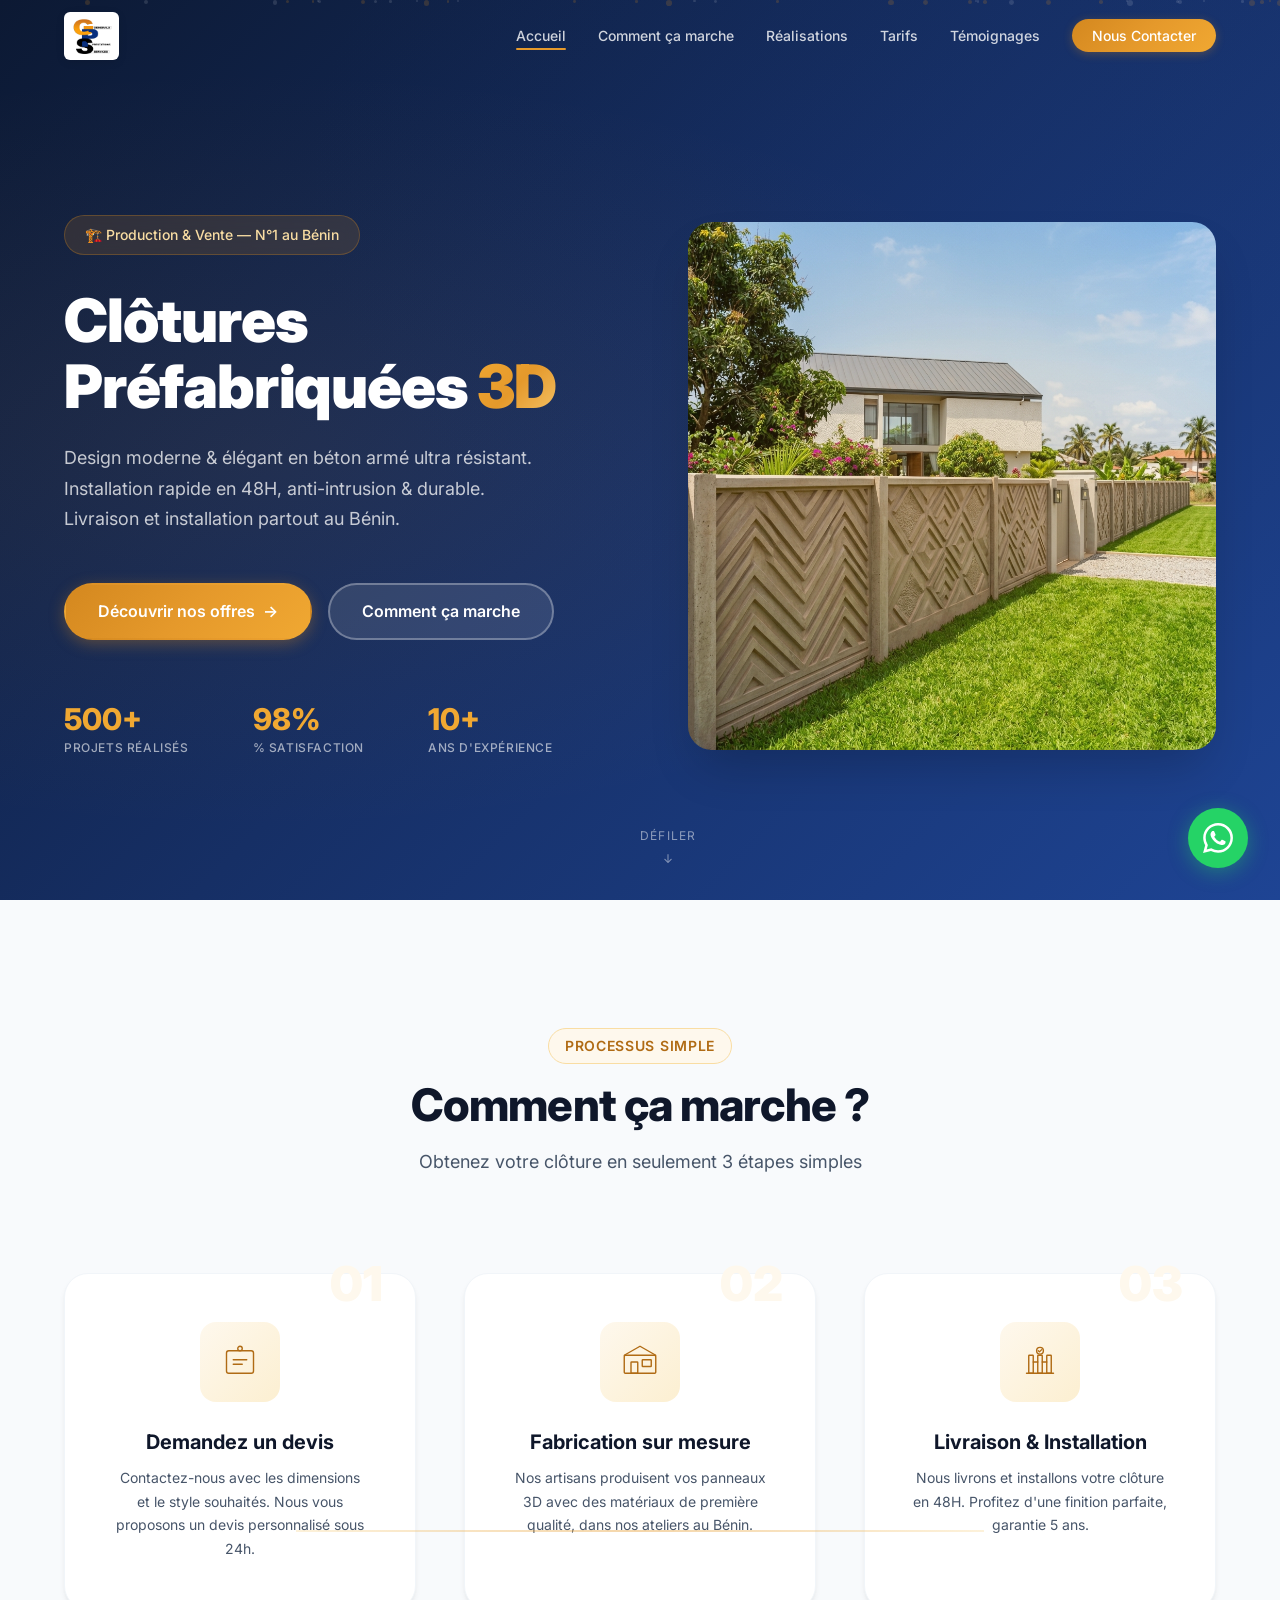
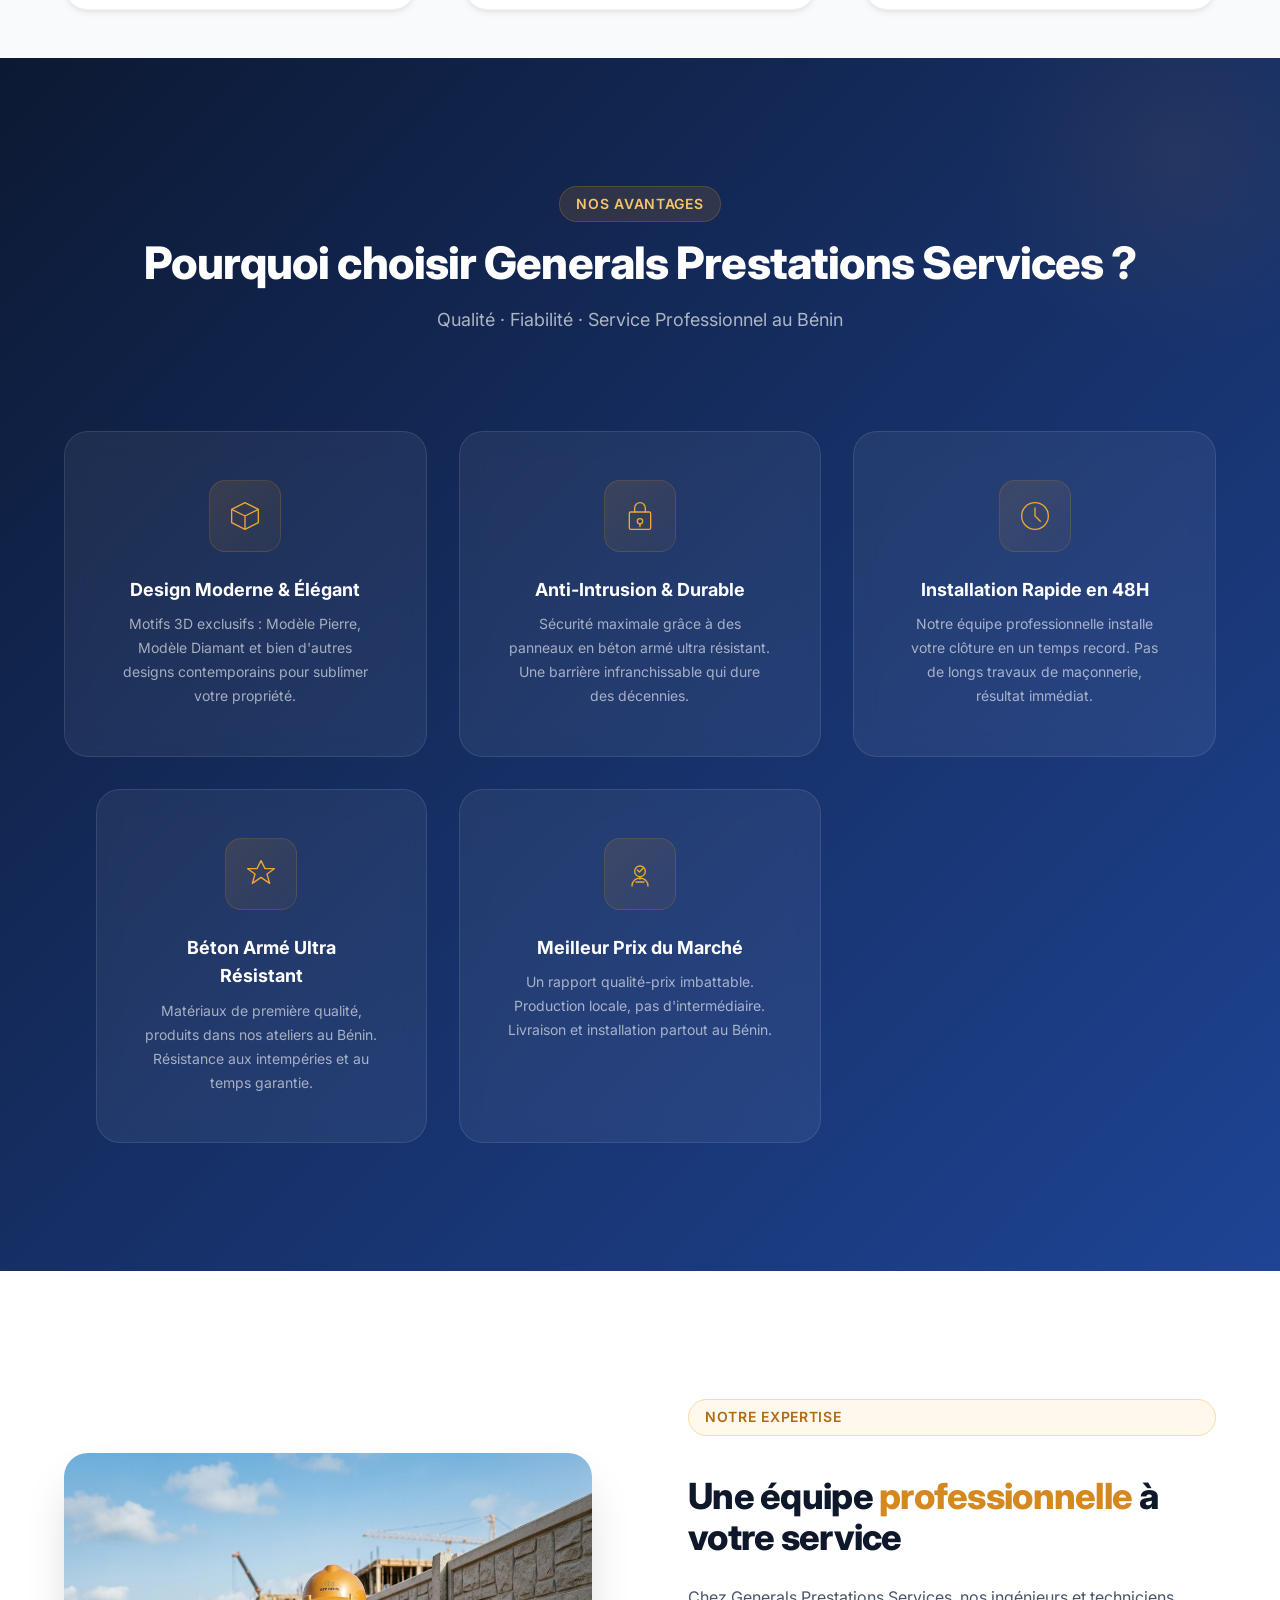
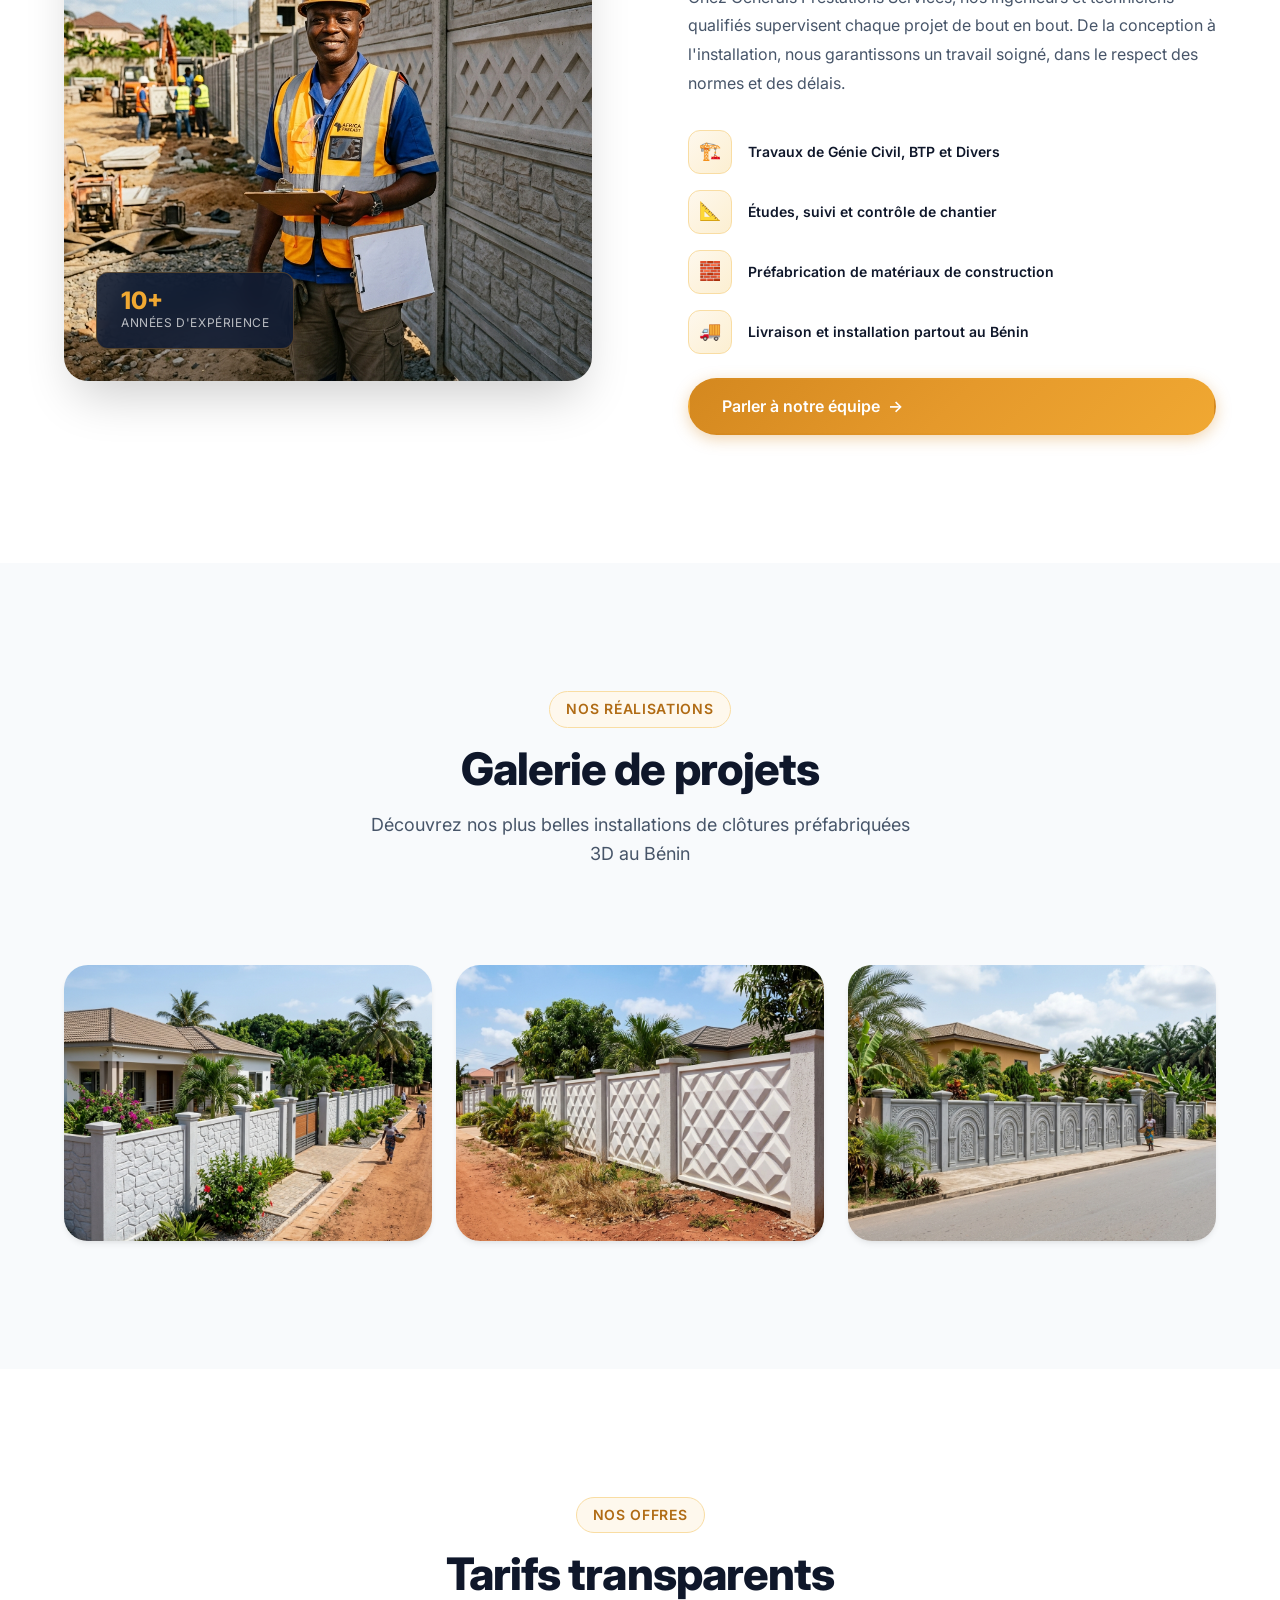
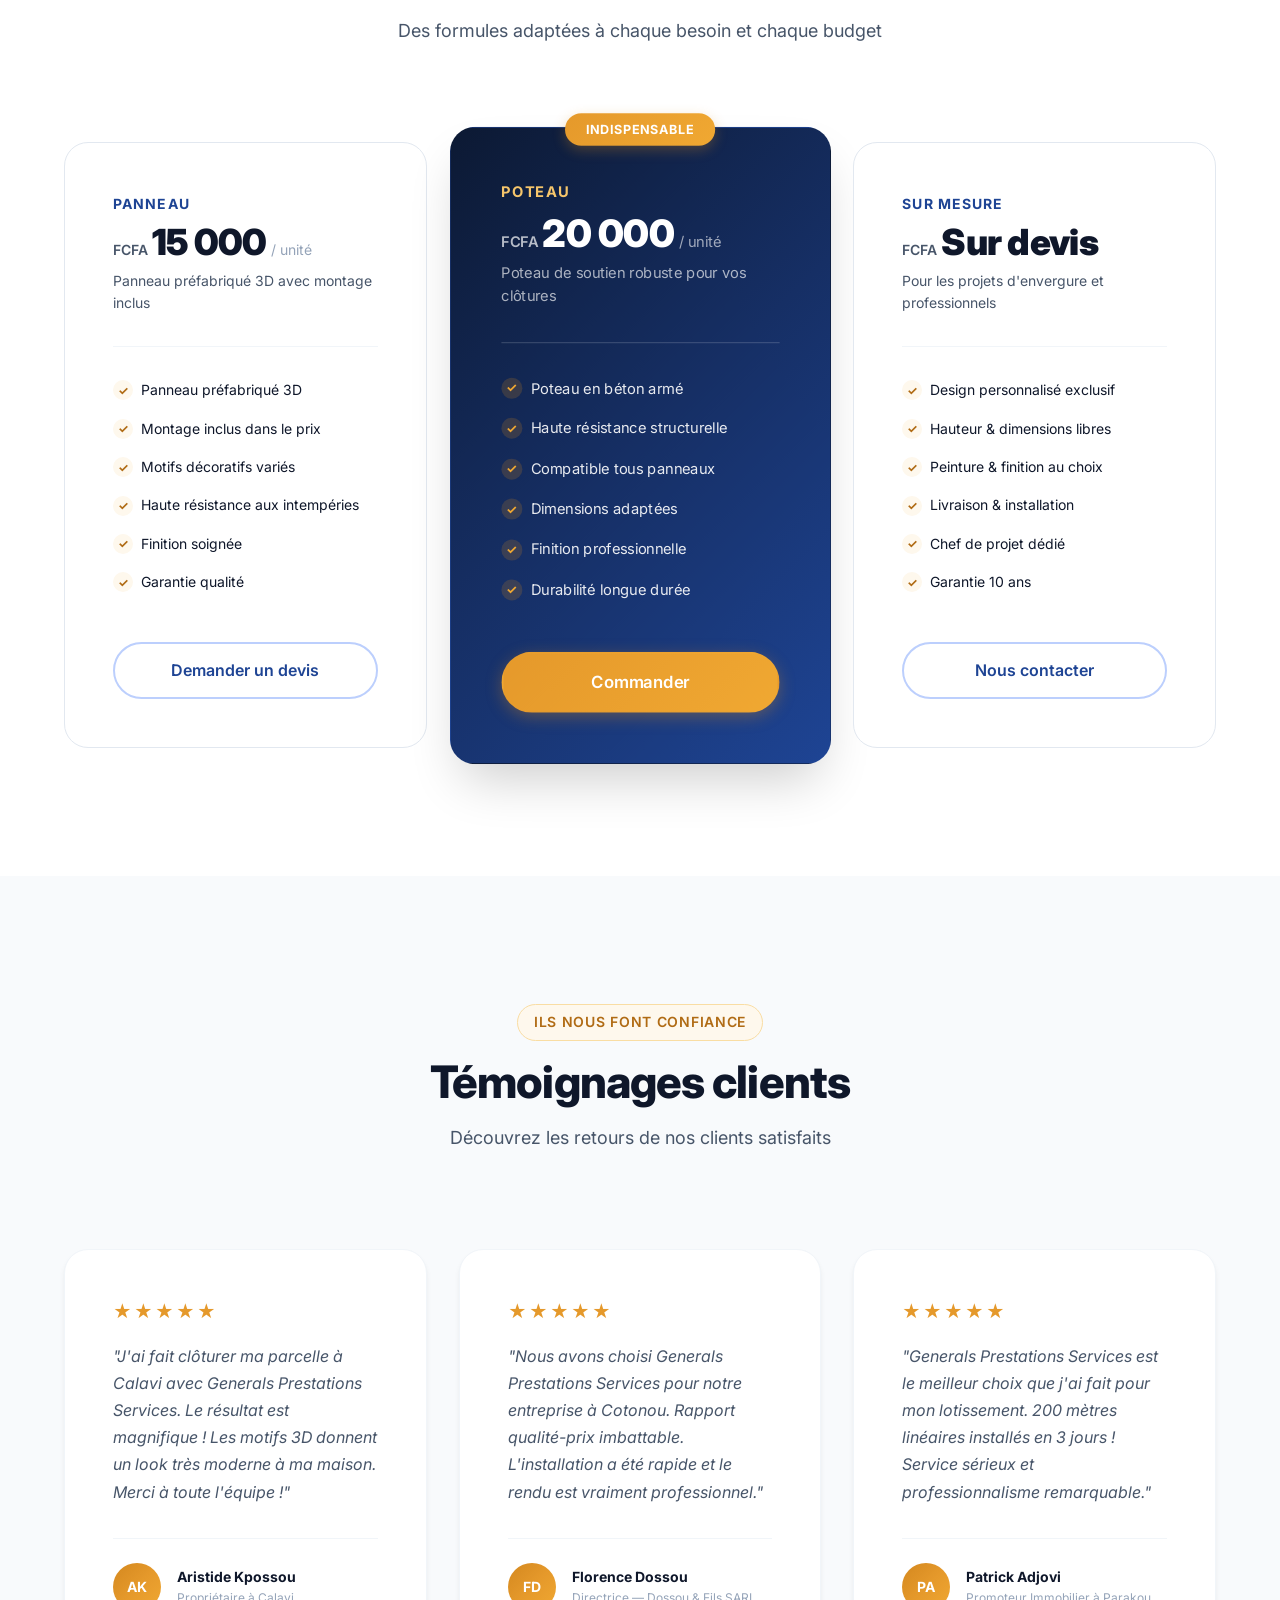
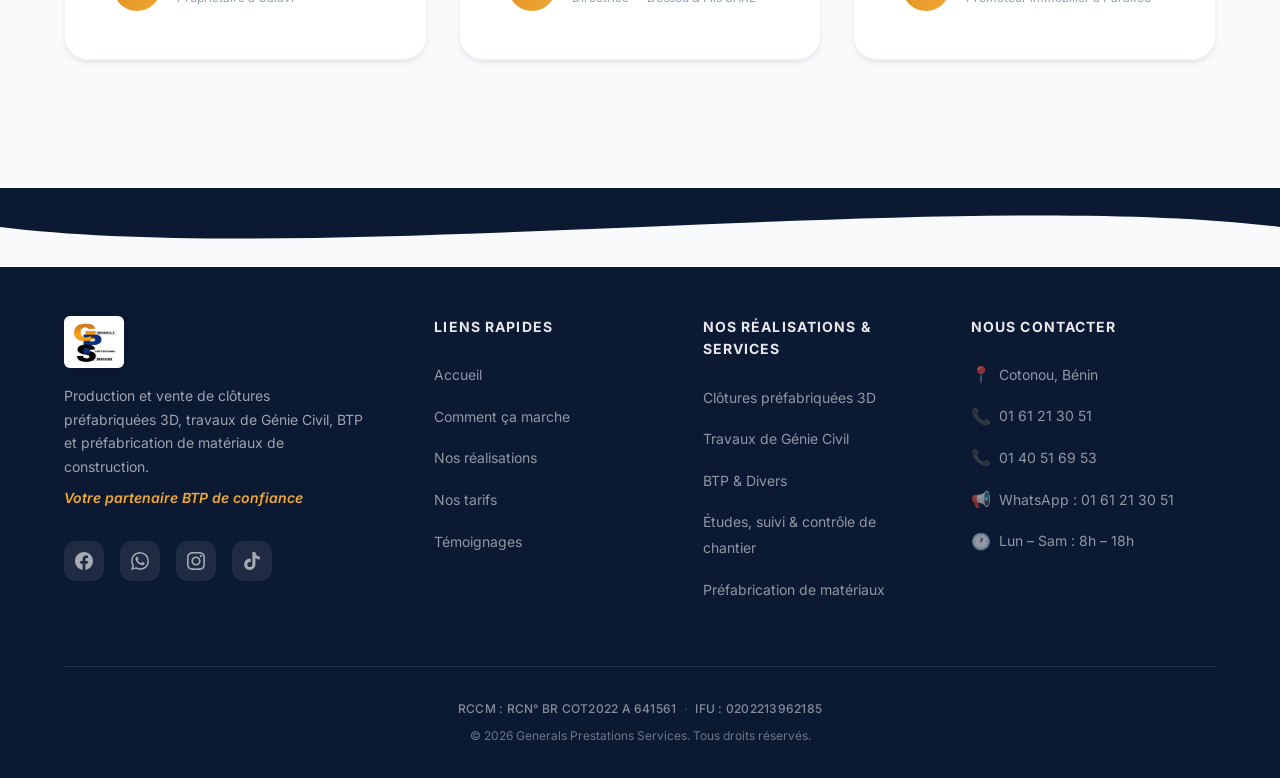
==== commit 1b2ac27c: "🚀 Mise à jour landing page GPS - Refonte couleurs (bleu marine/doré), galerie réalisations, section " ====
--- a/index.html
+++ b/index.html
@@ -23,6 +23,7 @@
       <ul class="nav-links" id="nav-links">
         <li><a href="#accueil" class="nav-link">Accueil</a></li>
         <li><a href="#comment-ca-marche" class="nav-link">Comment ça marche</a></li>
+        <li><a href="#realisations" class="nav-link">Réalisations</a></li>
         <li><a href="#tarifs" class="nav-link">Tarifs</a></li>
         <li><a href="#temoignages" class="nav-link">Témoignages</a></li>
         <li><a href="#" class="nav-link nav-link--cta" data-open-modal="contact-modal">Nous Contacter</a></li>
@@ -224,6 +225,90 @@
     </div>
   </section>
 
+  <!-- =============== NOTRE ÉQUIPE SUR LE TERRAIN =============== -->
+  <section class="section engineer-section" id="equipe">
+    <div class="container engineer-container">
+      <div class="engineer-image-wrapper">
+        <img src="assets/engineer-site.png" alt="Ingénieur GPS sur un chantier d'installation de clôtures préfabriquées au Bénin" loading="lazy" width="800" height="800">
+        <div class="engineer-image-badge">
+          <div class="engineer-image-badge-number">10+</div>
+          <div class="engineer-image-badge-text">Années d'expérience</div>
+        </div>
+      </div>
+      <div class="engineer-content">
+        <span class="section-tag">Notre expertise</span>
+        <h2 class="engineer-title">
+          Une équipe <span class="engineer-title-highlight">professionnelle</span> à votre service
+        </h2>
+        <p class="engineer-text">
+          Chez Generals Prestations Services, nos ingénieurs et techniciens qualifiés supervisent chaque projet de bout en bout. De la conception à l'installation, nous garantissons un travail soigné, dans le respect des normes et des délais.
+        </p>
+        <div class="engineer-features">
+          <div class="engineer-feature-item">
+            <div class="engineer-feature-icon">🏗️</div>
+            <span class="engineer-feature-text">Travaux de Génie Civil, BTP et Divers</span>
+          </div>
+          <div class="engineer-feature-item">
+            <div class="engineer-feature-icon">📐</div>
+            <span class="engineer-feature-text">Études, suivi et contrôle de chantier</span>
+          </div>
+          <div class="engineer-feature-item">
+            <div class="engineer-feature-icon">🧱</div>
+            <span class="engineer-feature-text">Préfabrication de matériaux de construction</span>
+          </div>
+          <div class="engineer-feature-item">
+            <div class="engineer-feature-icon">🚚</div>
+            <span class="engineer-feature-text">Livraison et installation partout au Bénin</span>
+          </div>
+        </div>
+        <a href="#" class="btn btn-primary" data-open-modal="contact-modal" id="cta-equipe">
+          Parler à notre équipe
+          <span class="btn-arrow">→</span>
+        </a>
+      </div>
+    </div>
+  </section>
+
+  <!-- =============== NOS RÉALISATIONS / GALERIE =============== -->
+  <section class="section gallery-section" id="realisations">
+    <div class="container">
+      <div class="section-header">
+        <span class="section-tag">Nos réalisations</span>
+        <h2 class="section-title">Galerie de projets</h2>
+        <p class="section-subtitle">Découvrez nos plus belles installations de clôtures préfabriquées 3D au Bénin</p>
+      </div>
+      <div class="gallery-grid">
+        <div class="gallery-item" id="gallery-1" data-caption="Modèle Pierre — Résidence à Calavi">
+          <img src="assets/gallery-stone.png" alt="Clôture préfabriquée modèle pierre installée dans une résidence à Calavi" loading="lazy" width="600" height="450">
+          <div class="gallery-overlay">
+            <div>
+              <div class="gallery-label">Modèle Pierre</div>
+              <div class="gallery-sublabel">Résidence à Calavi</div>
+            </div>
+          </div>
+        </div>
+        <div class="gallery-item" id="gallery-2" data-caption="Modèle Diamant — Propriété à Cotonou">
+          <img src="assets/gallery-diamond.png" alt="Clôture préfabriquée modèle diamant installée dans une propriété à Cotonou" loading="lazy" width="600" height="450">
+          <div class="gallery-overlay">
+            <div>
+              <div class="gallery-label">Modèle Diamant</div>
+              <div class="gallery-sublabel">Propriété à Cotonou</div>
+            </div>
+          </div>
+        </div>
+        <div class="gallery-item" id="gallery-3" data-caption="Modèle Arche — Villa à Parakou">
+          <img src="assets/gallery-arch.png" alt="Clôture préfabriquée modèle arche installée autour d'une villa à Parakou" loading="lazy" width="600" height="450">
+          <div class="gallery-overlay">
+            <div>
+              <div class="gallery-label">Modèle Arche</div>
+              <div class="gallery-sublabel">Villa à Parakou</div>
+            </div>
+          </div>
+        </div>
+      </div>
+    </div>
+  </section>
+
   <!-- =============== TARIFS =============== -->
   <section class="section pricing-section" id="tarifs">
     <div class="container">
@@ -460,6 +545,7 @@
           <ul class="footer-links-list">
             <li><a href="#accueil" class="footer-link">Accueil</a></li>
             <li><a href="#comment-ca-marche" class="footer-link">Comment ça marche</a></li>
+            <li><a href="#realisations" class="footer-link">Nos réalisations</a></li>
             <li><a href="#tarifs" class="footer-link">Nos tarifs</a></li>
             <li><a href="#temoignages" class="footer-link">Témoignages</a></li>
           </ul>
@@ -518,6 +604,21 @@
     </div>
   </footer>
 
+  <!-- =============== WHATSAPP FLOATING BUTTON =============== -->
+  <div class="whatsapp-float" id="whatsapp-float">
+    <span class="whatsapp-float-tooltip">Écrivez-nous sur WhatsApp</span>
+    <a href="https://wa.me/2290161213051" target="_blank" rel="noopener noreferrer" class="whatsapp-float-btn" aria-label="Contactez-nous sur WhatsApp" id="whatsapp-float-btn">
+      <svg viewBox="0 0 24 24" fill="currentColor" aria-hidden="true"><path d="M17.472 14.382c-.297-.149-1.758-.867-2.03-.967-.273-.099-.471-.148-.67.15-.197.297-.767.966-.94 1.164-.173.199-.347.223-.644.075-.297-.15-1.255-.463-2.39-1.475-.883-.788-1.48-1.761-1.653-2.059-.173-.297-.018-.458.13-.606.134-.133.298-.347.446-.52.149-.174.198-.298.298-.497.099-.198.05-.371-.025-.52-.075-.149-.669-1.612-.916-2.207-.242-.579-.487-.5-.669-.51-.173-.008-.371-.01-.57-.01-.198 0-.52.074-.792.372-.272.297-1.04 1.016-1.04 2.479 0 1.462 1.065 2.875 1.213 3.074.149.198 2.096 3.2 5.077 4.487.709.306 1.262.489 1.694.625.712.227 1.36.195 1.871.118.571-.085 1.758-.719 2.006-1.413.248-.694.248-1.289.173-1.413-.074-.124-.272-.198-.57-.347m-5.421 7.403h-.004a9.87 9.87 0 01-5.031-1.378l-.361-.214-3.741.982.998-3.648-.235-.374a9.86 9.86 0 01-1.51-5.26c.001-5.45 4.436-9.884 9.888-9.884 2.64 0 5.122 1.03 6.988 2.898a9.825 9.825 0 012.893 6.994c-.003 5.45-4.437 9.884-9.885 9.884m8.413-18.297A11.815 11.815 0 0012.05 0C5.495 0 .16 5.335.157 11.892c0 2.096.547 4.142 1.588 5.945L.057 24l6.305-1.654a11.882 11.882 0 005.683 1.448h.005c6.554 0 11.89-5.335 11.893-11.893a11.821 11.821 0 00-3.48-8.413z"/></svg>
+    </a>
+  </div>
+
+  <!-- =============== LIGHTBOX =============== -->
+  <div class="lightbox-overlay" id="lightbox-overlay" role="dialog" aria-modal="true" aria-label="Voir l'image en grand">
+    <button class="lightbox-close" id="lightbox-close" aria-label="Fermer">&times;</button>
+    <img src="" alt="" id="lightbox-image">
+    <div class="lightbox-caption" id="lightbox-caption"></div>
+  </div>
+
   <!-- =============== CONTACT MODAL =============== -->
   <div class="modal-overlay" id="contact-modal" role="dialog" aria-modal="true" aria-labelledby="modal-title">
     <div class="modal-container">
--- a/style.css
+++ b/style.css
@@ -1,22 +1,38 @@
 /* ================================================
    GPS — Generals Prestation Services
    Design System & Landing Page Styles
+   Color Palette harmonized with logo:
+   - Navy Blue (#1B3A7D / #1E4494)
+   - Golden Amber (#D4881F / #E5992B)
+   - Dark (#1A1A1A)
    ================================================ */
 
 /* ---- CSS Custom Properties ---- */
 :root {
-  /* Primary palette — Rich blues */
-  --blue-50: #eef4ff;
-  --blue-100: #d9e6ff;
-  --blue-200: #bcd4fe;
-  --blue-300: #8ebbfd;
-  --blue-400: #5996fa;
-  --blue-500: #3371f6;
-  --blue-600: #1d53eb;
-  --blue-700: #153fd8;
-  --blue-800: #1834af;
-  --blue-900: #19308a;
-  --blue-950: #141f54;
+  /* Primary palette — Navy Blue (from logo "P") */
+  --blue-50: #eef3ff;
+  --blue-100: #d9e4fe;
+  --blue-200: #bccffd;
+  --blue-300: #8eb2fc;
+  --blue-400: #5a8ef6;
+  --blue-500: #3468e8;
+  --blue-600: #1E4494;
+  --blue-700: #1B3A7D;
+  --blue-800: #162F65;
+  --blue-900: #12254F;
+  --blue-950: #0C1933;
+
+  /* Golden Amber palette (from logo "G") */
+  --gold-50: #fef8ed;
+  --gold-100: #fcefd1;
+  --gold-200: #f9dda3;
+  --gold-300: #f5c56b;
+  --gold-400: #f0a832;
+  --gold-500: #E5992B;
+  --gold-600: #D4881F;
+  --gold-700: #B06B14;
+  --gold-800: #8F5417;
+  --gold-900: #764516;
 
   /* Neutral palette */
   --gray-50: #f8fafc;
@@ -32,7 +48,7 @@
 
   /* Accent */
   --accent-green: #10b981;
-  --accent-gold: #f59e0b;
+  --accent-gold: var(--gold-500);
 
   /* Semantic */
   --bg-primary: #ffffff;
@@ -43,11 +59,12 @@
   --text-light: var(--gray-400);
   --text-on-dark: #ffffff;
 
-  /* Gradients */
+  /* Gradients — Navy blue tones */
   --gradient-hero: linear-gradient(135deg, var(--blue-950) 0%, var(--blue-800) 50%, var(--blue-600) 100%);
   --gradient-card: linear-gradient(180deg, rgba(255,255,255,0.08) 0%, rgba(255,255,255,0) 100%);
-  --gradient-cta: linear-gradient(135deg, var(--blue-500) 0%, var(--blue-700) 100%);
-  --gradient-glow: radial-gradient(circle at 50% 50%, rgba(51,113,246,0.25) 0%, transparent 70%);
+  --gradient-cta: linear-gradient(135deg, var(--gold-600) 0%, var(--gold-500) 50%, var(--gold-400) 100%);
+  --gradient-cta-blue: linear-gradient(135deg, var(--blue-600) 0%, var(--blue-700) 100%);
+  --gradient-glow: radial-gradient(circle at 50% 50%, rgba(212,136,31,0.2) 0%, transparent 70%);
 
   /* Spacing */
   --space-xs: 0.25rem;
@@ -87,7 +104,8 @@
   --shadow-xl: 0 20px 25px -5px rgba(0,0,0,0.08), 0 8px 10px -6px rgba(0,0,0,0.04);
   --shadow-2xl: 0 25px 50px -12px rgba(0,0,0,0.2);
   --shadow-glass: 0 8px 32px rgba(0,0,0,0.12);
-  --shadow-glow: 0 0 40px rgba(51,113,246,0.3);
+  --shadow-glow: 0 0 40px rgba(212,136,31,0.3);
+  --shadow-glow-blue: 0 0 40px rgba(27,58,125,0.3);
 
   /* Transitions */
   --transition-fast: 150ms cubic-bezier(0.4, 0, 0.2, 1);
@@ -172,12 +190,12 @@
   background: var(--gradient-cta);
   color: #fff;
   border-color: transparent;
-  box-shadow: 0 4px 15px rgba(51,113,246,0.35);
+  box-shadow: 0 4px 15px rgba(212,136,31,0.35);
 }
 
 .btn-primary:hover {
   transform: translateY(-2px);
-  box-shadow: 0 8px 25px rgba(51,113,246,0.45);
+  box-shadow: 0 8px 25px rgba(212,136,31,0.45);
 }
 
 .btn-primary:active {
@@ -234,7 +252,7 @@
 }
 
 .navbar.scrolled {
-  background: rgba(255,255,255,0.92);
+  background: rgba(255,255,255,0.95);
   backdrop-filter: blur(20px);
   -webkit-backdrop-filter: blur(20px);
   box-shadow: var(--shadow-md);
@@ -261,23 +279,30 @@
   color: var(--blue-700);
 }
 
+/* Logo with white background to ensure visibility */
 .nav-logo-img {
-  height: 44px;
-  width: auto;
-  border-radius: var(--radius-sm);
-  object-fit: contain;
-}
-
-.footer-logo-img {
   height: 48px;
   width: auto;
   border-radius: var(--radius-sm);
   object-fit: contain;
+  background-color: #ffffff;
+  padding: 4px 6px;
+  box-shadow: 0 2px 8px rgba(0,0,0,0.1);
+}
+
+.footer-logo-img {
+  height: 52px;
+  width: auto;
+  border-radius: var(--radius-sm);
+  object-fit: contain;
+  background-color: #ffffff;
+  padding: 4px 6px;
+  box-shadow: 0 2px 8px rgba(0,0,0,0.1);
 }
 
 .logo-icon {
   font-size: 1.6rem;
-  color: var(--blue-400);
+  color: var(--gold-500);
 }
 
 .nav-links {
@@ -306,7 +331,7 @@
   left: 0;
   width: 0;
   height: 2px;
-  background: var(--blue-400);
+  background: var(--gold-500);
   border-radius: 1px;
   transition: width var(--transition-base);
 }
@@ -316,10 +341,14 @@
 }
 
 .navbar.scrolled .nav-link:hover {
-  color: var(--blue-600);
+  color: var(--blue-700);
 }
 
 .nav-link:hover::after {
+  width: 100%;
+}
+
+.nav-link.active::after {
   width: 100%;
 }
 
@@ -328,7 +357,7 @@
   color: #fff !important;
   padding: 0.5rem 1.25rem;
   border-radius: var(--radius-full);
-  box-shadow: 0 2px 10px rgba(51,113,246,0.3);
+  box-shadow: 0 2px 10px rgba(212,136,31,0.3);
 }
 
 .nav-link--cta::after {
@@ -337,7 +366,7 @@
 
 .nav-link--cta:hover {
   transform: translateY(-1px);
-  box-shadow: 0 4px 15px rgba(51,113,246,0.45);
+  box-shadow: 0 4px 15px rgba(212,136,31,0.45);
 }
 
 /* Hamburger */
@@ -391,8 +420,8 @@
   position: absolute;
   inset: 0;
   background:
-    radial-gradient(ellipse at 20% 50%, rgba(51,113,246,0.15) 0%, transparent 60%),
-    radial-gradient(ellipse at 80% 20%, rgba(21,63,216,0.12) 0%, transparent 50%);
+    radial-gradient(ellipse at 20% 50%, rgba(212,136,31,0.08) 0%, transparent 60%),
+    radial-gradient(ellipse at 80% 20%, rgba(27,58,125,0.12) 0%, transparent 50%);
   pointer-events: none;
 }
 
@@ -407,9 +436,13 @@
   position: absolute;
   width: 4px;
   height: 4px;
-  background: rgba(255,255,255,0.15);
+  background: rgba(212,136,31,0.2);
   border-radius: 50%;
   animation: float-particle linear infinite;
+}
+
+.hero-particle:nth-child(odd) {
+  background: rgba(255,255,255,0.12);
 }
 
 @keyframes float-particle {
@@ -449,8 +482,8 @@
   align-items: center;
   gap: var(--space-sm);
   padding: 0.5rem 1.25rem;
-  background: rgba(255,255,255,0.1);
-  border: 1px solid rgba(255,255,255,0.15);
+  background: rgba(212,136,31,0.15);
+  border: 1px solid rgba(212,136,31,0.3);
   border-radius: var(--radius-full);
   font-size: var(--font-size-sm);
   font-weight: 500;
@@ -458,6 +491,7 @@
   -webkit-backdrop-filter: blur(8px);
   margin-bottom: var(--space-xl);
   animation: fadeInUp 0.6s ease both;
+  color: var(--gold-200);
 }
 
 .hero-title {
@@ -470,7 +504,7 @@
 }
 
 .hero-highlight {
-  background: linear-gradient(135deg, var(--blue-300), #93c5fd, #60a5fa);
+  background: linear-gradient(135deg, var(--gold-400), var(--gold-500), var(--gold-300));
   -webkit-background-clip: text;
   background-clip: text;
   -webkit-text-fill-color: transparent;
@@ -508,7 +542,7 @@
 .hero-stat-number {
   font-size: var(--font-size-3xl);
   font-weight: 800;
-  color: #fff;
+  color: var(--gold-400);
   line-height: 1;
 }
 
@@ -605,14 +639,15 @@
 .section-tag {
   display: inline-block;
   padding: 0.375rem 1rem;
-  background: var(--blue-50);
-  color: var(--blue-600);
+  background: var(--gold-50);
+  color: var(--gold-700);
   font-size: var(--font-size-sm);
   font-weight: 600;
   border-radius: var(--radius-full);
   margin-bottom: var(--space-md);
   text-transform: uppercase;
   letter-spacing: 0.05em;
+  border: 1px solid var(--gold-200);
 }
 
 .section-title {
@@ -667,7 +702,7 @@
 .step-card:hover {
   transform: translateY(-8px);
   box-shadow: var(--shadow-xl);
-  border-color: var(--blue-200);
+  border-color: var(--gold-200);
 }
 
 .step-number {
@@ -676,7 +711,7 @@
   right: var(--space-xl);
   font-size: var(--font-size-5xl);
   font-weight: 900;
-  color: var(--blue-50);
+  color: var(--gold-50);
   line-height: 1;
   z-index: 0;
   pointer-events: none;
@@ -689,7 +724,7 @@
   justify-content: center;
   width: 80px;
   height: 80px;
-  background: linear-gradient(135deg, var(--blue-50), var(--blue-100));
+  background: linear-gradient(135deg, var(--gold-50), var(--gold-100));
   border-radius: var(--radius-lg);
   margin-bottom: var(--space-lg);
   position: relative;
@@ -705,7 +740,7 @@
 .step-icon {
   width: 36px;
   height: 36px;
-  color: var(--blue-600);
+  color: var(--gold-700);
   transition: color var(--transition-fast);
 }
 
@@ -749,7 +784,7 @@
     left: calc(16.666% + 40px);
     right: calc(16.666% + 40px);
     height: 2px;
-    background: linear-gradient(90deg, var(--blue-200), var(--blue-400), var(--blue-200));
+    background: linear-gradient(90deg, var(--gold-200), var(--gold-500), var(--gold-200));
     opacity: 0.4;
   }
 }
@@ -771,14 +806,14 @@
   right: -100px;
   width: 400px;
   height: 400px;
-  background: radial-gradient(circle, rgba(255,255,255,0.05) 0%, transparent 70%);
+  background: radial-gradient(circle, rgba(212,136,31,0.08) 0%, transparent 70%);
   pointer-events: none;
 }
 
 .features-section .section-tag {
-  background: rgba(255,255,255,0.12);
-  color: var(--blue-200);
-  border: 1px solid rgba(255,255,255,0.1);
+  background: rgba(212,136,31,0.15);
+  color: var(--gold-300);
+  border: 1px solid rgba(212,136,31,0.25);
 }
 
 .features-section .section-title {
@@ -815,7 +850,7 @@
 
 .feature-card:hover {
   background: rgba(255,255,255,0.12);
-  border-color: rgba(255,255,255,0.2);
+  border-color: rgba(212,136,31,0.3);
   transform: translateY(-6px);
 }
 
@@ -851,22 +886,22 @@
   width: 72px;
   height: 72px;
   border-radius: var(--radius-lg);
-  background: linear-gradient(135deg, rgba(255,255,255,0.1), rgba(255,255,255,0.05));
-  border: 1px solid rgba(255,255,255,0.12);
+  background: linear-gradient(135deg, rgba(212,136,31,0.15), rgba(212,136,31,0.05));
+  border: 1px solid rgba(212,136,31,0.2);
   margin-bottom: var(--space-lg);
   transition: all var(--transition-base);
 }
 
 .feature-card:hover .feature-icon-wrapper {
-  background: rgba(255,255,255,0.18);
-  border-color: rgba(255,255,255,0.25);
+  background: rgba(212,136,31,0.25);
+  border-color: rgba(212,136,31,0.4);
   transform: scale(1.08);
 }
 
 .feature-icon {
   width: 32px;
   height: 32px;
-  color: var(--blue-300);
+  color: var(--gold-400);
 }
 
 .feature-title {
@@ -880,6 +915,268 @@
   font-size: var(--font-size-sm);
   color: rgba(255,255,255,0.6);
   line-height: 1.7;
+}
+
+/* ================================================
+   ENGINEER / ABOUT SECTION
+   ================================================ */
+.engineer-section {
+  background: var(--bg-primary);
+  overflow: hidden;
+}
+
+.engineer-container {
+  display: grid;
+  grid-template-columns: 1fr 1fr;
+  gap: var(--space-4xl);
+  align-items: center;
+}
+
+.engineer-image-wrapper {
+  position: relative;
+  border-radius: var(--radius-xl);
+  overflow: hidden;
+  box-shadow: var(--shadow-2xl);
+}
+
+.engineer-image-wrapper img {
+  width: 100%;
+  height: auto;
+  display: block;
+  transition: transform var(--transition-slow);
+}
+
+.engineer-image-wrapper:hover img {
+  transform: scale(1.03);
+}
+
+.engineer-image-badge {
+  position: absolute;
+  bottom: var(--space-xl);
+  left: var(--space-xl);
+  background: rgba(12,25,51,0.85);
+  backdrop-filter: blur(12px);
+  -webkit-backdrop-filter: blur(12px);
+  color: #fff;
+  padding: var(--space-md) var(--space-lg);
+  border-radius: var(--radius-md);
+  border: 1px solid rgba(212,136,31,0.3);
+}
+
+.engineer-image-badge-number {
+  font-size: var(--font-size-2xl);
+  font-weight: 800;
+  color: var(--gold-400);
+  line-height: 1;
+}
+
+.engineer-image-badge-text {
+  font-size: var(--font-size-xs);
+  color: rgba(255,255,255,0.7);
+  text-transform: uppercase;
+  letter-spacing: 0.05em;
+}
+
+.engineer-content {
+  display: flex;
+  flex-direction: column;
+  gap: var(--space-lg);
+}
+
+.engineer-title {
+  font-size: clamp(var(--font-size-2xl), 3vw, var(--font-size-4xl));
+  font-weight: 800;
+  color: var(--text-primary);
+  letter-spacing: -0.02em;
+  line-height: 1.15;
+}
+
+.engineer-title-highlight {
+  color: var(--gold-600);
+}
+
+.engineer-text {
+  font-size: var(--font-size-base);
+  color: var(--text-secondary);
+  line-height: 1.8;
+}
+
+.engineer-features {
+  display: flex;
+  flex-direction: column;
+  gap: var(--space-md);
+  margin-top: var(--space-sm);
+}
+
+.engineer-feature-item {
+  display: flex;
+  align-items: center;
+  gap: var(--space-md);
+}
+
+.engineer-feature-icon {
+  width: 44px;
+  height: 44px;
+  border-radius: var(--radius-md);
+  background: linear-gradient(135deg, var(--gold-50), var(--gold-100));
+  border: 1px solid var(--gold-200);
+  display: flex;
+  align-items: center;
+  justify-content: center;
+  flex-shrink: 0;
+  font-size: var(--font-size-lg);
+}
+
+.engineer-feature-text {
+  font-size: var(--font-size-sm);
+  font-weight: 600;
+  color: var(--text-primary);
+}
+
+/* ================================================
+   GALLERY / NOS RÉALISATIONS
+   ================================================ */
+.gallery-section {
+  background: var(--bg-secondary);
+}
+
+.gallery-grid {
+  display: grid;
+  grid-template-columns: repeat(3, 1fr);
+  gap: var(--space-lg);
+}
+
+.gallery-item {
+  position: relative;
+  border-radius: var(--radius-xl);
+  overflow: hidden;
+  cursor: pointer;
+  aspect-ratio: 4 / 3;
+  box-shadow: var(--shadow-md);
+  transition: all var(--transition-base);
+  opacity: 0;
+  transform: translateY(30px);
+}
+
+.gallery-item.visible {
+  opacity: 1;
+  transform: translateY(0);
+}
+
+.gallery-item:hover {
+  transform: translateY(-6px);
+  box-shadow: var(--shadow-xl);
+}
+
+.gallery-item img {
+  width: 100%;
+  height: 100%;
+  object-fit: cover;
+  transition: transform var(--transition-slow);
+}
+
+.gallery-item:hover img {
+  transform: scale(1.08);
+}
+
+.gallery-overlay {
+  position: absolute;
+  inset: 0;
+  background: linear-gradient(180deg, transparent 40%, rgba(12,25,51,0.85) 100%);
+  display: flex;
+  align-items: flex-end;
+  padding: var(--space-lg);
+  opacity: 0;
+  transition: opacity var(--transition-base);
+}
+
+.gallery-item:hover .gallery-overlay {
+  opacity: 1;
+}
+
+.gallery-label {
+  color: #fff;
+  font-size: var(--font-size-sm);
+  font-weight: 600;
+}
+
+.gallery-sublabel {
+  color: rgba(255,255,255,0.7);
+  font-size: var(--font-size-xs);
+  margin-top: 2px;
+}
+
+/* Lightbox */
+.lightbox-overlay {
+  position: fixed;
+  inset: 0;
+  z-index: 3000;
+  background: rgba(0,0,0,0.9);
+  display: flex;
+  align-items: center;
+  justify-content: center;
+  padding: var(--space-xl);
+  opacity: 0;
+  visibility: hidden;
+  transition: all var(--transition-base);
+  cursor: pointer;
+}
+
+.lightbox-overlay.active {
+  opacity: 1;
+  visibility: visible;
+}
+
+.lightbox-overlay img {
+  max-width: 90%;
+  max-height: 85vh;
+  border-radius: var(--radius-lg);
+  box-shadow: 0 20px 60px rgba(0,0,0,0.5);
+  transform: scale(0.9);
+  transition: transform var(--transition-spring);
+}
+
+.lightbox-overlay.active img {
+  transform: scale(1);
+}
+
+.lightbox-close {
+  position: absolute;
+  top: var(--space-xl);
+  right: var(--space-xl);
+  width: 48px;
+  height: 48px;
+  border-radius: 50%;
+  background: rgba(255,255,255,0.1);
+  border: 1px solid rgba(255,255,255,0.2);
+  color: #fff;
+  font-size: var(--font-size-2xl);
+  cursor: pointer;
+  display: flex;
+  align-items: center;
+  justify-content: center;
+  transition: all var(--transition-fast);
+}
+
+.lightbox-close:hover {
+  background: rgba(255,255,255,0.2);
+  transform: rotate(90deg);
+}
+
+.lightbox-caption {
+  position: absolute;
+  bottom: var(--space-2xl);
+  left: 50%;
+  transform: translateX(-50%);
+  color: rgba(255,255,255,0.8);
+  font-size: var(--font-size-sm);
+  font-weight: 500;
+  text-align: center;
+  background: rgba(0,0,0,0.5);
+  padding: var(--space-sm) var(--space-lg);
+  border-radius: var(--radius-full);
+  backdrop-filter: blur(8px);
+  -webkit-backdrop-filter: blur(8px);
 }
 
 /* ================================================
@@ -941,8 +1238,8 @@
   top: -14px;
   left: 50%;
   transform: translateX(-50%);
-  background: linear-gradient(135deg, var(--accent-gold), #fbbf24);
-  color: var(--gray-900);
+  background: linear-gradient(135deg, var(--gold-500), var(--gold-400));
+  color: #fff;
   font-size: var(--font-size-xs);
   font-weight: 700;
   padding: 0.375rem 1.25rem;
@@ -950,6 +1247,7 @@
   text-transform: uppercase;
   letter-spacing: 0.05em;
   white-space: nowrap;
+  box-shadow: 0 4px 12px rgba(212,136,31,0.3);
 }
 
 .pricing-card-header {
@@ -971,7 +1269,7 @@
 }
 
 .pricing-card--featured .pricing-label {
-  color: var(--blue-300);
+  color: var(--gold-300);
 }
 
 .pricing-price {
@@ -1052,16 +1350,16 @@
   width: 20px;
   height: 20px;
   border-radius: 50%;
-  background: var(--blue-50);
-  color: var(--blue-600);
+  background: var(--gold-50);
+  color: var(--gold-700);
   font-size: var(--font-size-xs);
   font-weight: 700;
   flex-shrink: 0;
 }
 
 .pricing-card--featured .feature-check {
-  background: rgba(255,255,255,0.15);
-  color: var(--accent-green);
+  background: rgba(212,136,31,0.2);
+  color: var(--gold-400);
 }
 
 .feature-x {
@@ -1088,14 +1386,13 @@
 }
 
 .pricing-card--featured .btn-primary {
-  background: #fff;
-  color: var(--blue-700);
-  border-color: #fff;
+  background: linear-gradient(135deg, var(--gold-500), var(--gold-400));
+  color: #fff;
+  border-color: transparent;
 }
 
 .pricing-card--featured .btn-primary:hover {
-  background: var(--gray-50);
-  box-shadow: 0 8px 25px rgba(0,0,0,0.2);
+  box-shadow: 0 8px 25px rgba(212,136,31,0.4);
 }
 
 /* ================================================
@@ -1132,7 +1429,7 @@
 .testimonial-card:hover {
   transform: translateY(-6px);
   box-shadow: var(--shadow-xl);
-  border-color: var(--blue-200);
+  border-color: var(--gold-200);
 }
 
 .testimonial-stars {
@@ -1142,7 +1439,7 @@
 }
 
 .star {
-  color: var(--accent-gold);
+  color: var(--gold-500);
   font-size: var(--font-size-lg);
 }
 
@@ -1245,7 +1542,7 @@
   font-size: var(--font-size-sm);
   font-weight: 600;
   font-style: italic;
-  color: var(--blue-300);
+  color: var(--gold-400);
   margin-bottom: var(--space-xl);
 }
 
@@ -1272,7 +1569,7 @@
 }
 
 .social-link:hover {
-  background: var(--blue-600);
+  background: var(--gold-600);
   color: #fff;
   transform: translateY(-2px);
 }
@@ -1299,7 +1596,7 @@
 }
 
 .footer-link:hover {
-  color: var(--blue-300);
+  color: var(--gold-400);
   padding-left: var(--space-xs);
 }
 
@@ -1352,6 +1649,74 @@
 .footer-copyright {
   font-size: var(--font-size-xs);
   color: rgba(255,255,255,0.4);
+}
+
+/* ================================================
+   WHATSAPP FLOATING BUTTON
+   ================================================ */
+.whatsapp-float {
+  position: fixed;
+  bottom: var(--space-xl);
+  right: var(--space-xl);
+  z-index: 900;
+  display: flex;
+  align-items: center;
+  gap: var(--space-sm);
+}
+
+.whatsapp-float-btn {
+  display: flex;
+  align-items: center;
+  justify-content: center;
+  width: 60px;
+  height: 60px;
+  border-radius: 50%;
+  background: #25D366;
+  color: #fff;
+  box-shadow: 0 4px 20px rgba(37,211,102,0.4);
+  transition: all var(--transition-base);
+  border: none;
+  cursor: pointer;
+  animation: whatsapp-pulse 2s ease-in-out infinite;
+}
+
+.whatsapp-float-btn svg {
+  width: 30px;
+  height: 30px;
+}
+
+.whatsapp-float-btn:hover {
+  transform: scale(1.1);
+  box-shadow: 0 6px 30px rgba(37,211,102,0.5);
+}
+
+.whatsapp-float-tooltip {
+  background: var(--gray-900);
+  color: #fff;
+  font-size: var(--font-size-sm);
+  font-weight: 500;
+  padding: var(--space-sm) var(--space-md);
+  border-radius: var(--radius-md);
+  white-space: nowrap;
+  opacity: 0;
+  transform: translateX(10px);
+  transition: all var(--transition-base);
+  pointer-events: none;
+  box-shadow: var(--shadow-lg);
+}
+
+.whatsapp-float:hover .whatsapp-float-tooltip {
+  opacity: 1;
+  transform: translateX(0);
+}
+
+@keyframes whatsapp-pulse {
+  0%, 100% {
+    box-shadow: 0 4px 20px rgba(37,211,102,0.4);
+  }
+  50% {
+    box-shadow: 0 4px 20px rgba(37,211,102,0.4), 0 0 0 12px rgba(37,211,102,0.1);
+  }
 }
 
 /* ================================================
@@ -1361,7 +1726,7 @@
   position: fixed;
   inset: 0;
   z-index: 2000;
-  background: rgba(15, 23, 42, 0.7);
+  background: rgba(12, 25, 51, 0.75);
   backdrop-filter: blur(8px);
   -webkit-backdrop-filter: blur(8px);
   display: flex;
@@ -1484,8 +1849,8 @@
 }
 
 .form-input:focus {
-  border-color: var(--blue-400);
-  box-shadow: 0 0 0 3px rgba(51, 113, 246, 0.12);
+  border-color: var(--gold-500);
+  box-shadow: 0 0 0 3px rgba(212, 136, 31, 0.12);
 }
 
 .form-input.error {
@@ -1584,6 +1949,30 @@
   }
 }
 
+@keyframes fadeInLeft {
+  from {
+    opacity: 0;
+    transform: translateX(-40px);
+  }
+  to {
+    opacity: 1;
+    transform: translateX(0);
+  }
+}
+
+@keyframes shimmer {
+  0% { background-position: -200% center; }
+  100% { background-position: 200% center; }
+}
+
+/* Gold accent line decoration */
+.gold-line {
+  width: 60px;
+  height: 3px;
+  background: var(--gradient-cta);
+  border-radius: 2px;
+}
+
 /* ================================================
    RESPONSIVE
    ================================================ */
@@ -1604,6 +1993,10 @@
 
   .footer-grid {
     grid-template-columns: 1fr 1fr;
+    gap: var(--space-2xl);
+  }
+
+  .engineer-container {
     gap: var(--space-2xl);
   }
 }
@@ -1623,7 +2016,7 @@
     top: var(--navbar-height);
     left: 0;
     right: 0;
-    background: rgba(15,23,42,0.98);
+    background: rgba(12,25,51,0.98);
     backdrop-filter: blur(20px);
     -webkit-backdrop-filter: blur(20px);
     flex-direction: column;
@@ -1735,6 +2128,18 @@
     gap: var(--space-2xl);
   }
 
+  /* Engineer section mobile */
+  .engineer-container {
+    grid-template-columns: 1fr;
+    gap: var(--space-2xl);
+  }
+
+  /* Gallery mobile */
+  .gallery-grid {
+    grid-template-columns: 1fr 1fr;
+    gap: var(--space-md);
+  }
+
   /* Modal responsive */
   .modal-container {
     padding: var(--space-xl);
@@ -1748,6 +2153,21 @@
   .modal-title {
     font-size: var(--font-size-xl);
   }
+
+  /* WhatsApp button */
+  .whatsapp-float-tooltip {
+    display: none;
+  }
+
+  .whatsapp-float-btn {
+    width: 54px;
+    height: 54px;
+  }
+
+  .whatsapp-float-btn svg {
+    width: 26px;
+    height: 26px;
+  }
 }
 
 /* Small Mobile */
@@ -1775,4 +2195,8 @@
     width: 100%;
     justify-content: center;
   }
-}
+
+  .gallery-grid {
+    grid-template-columns: 1fr;
+  }
+}
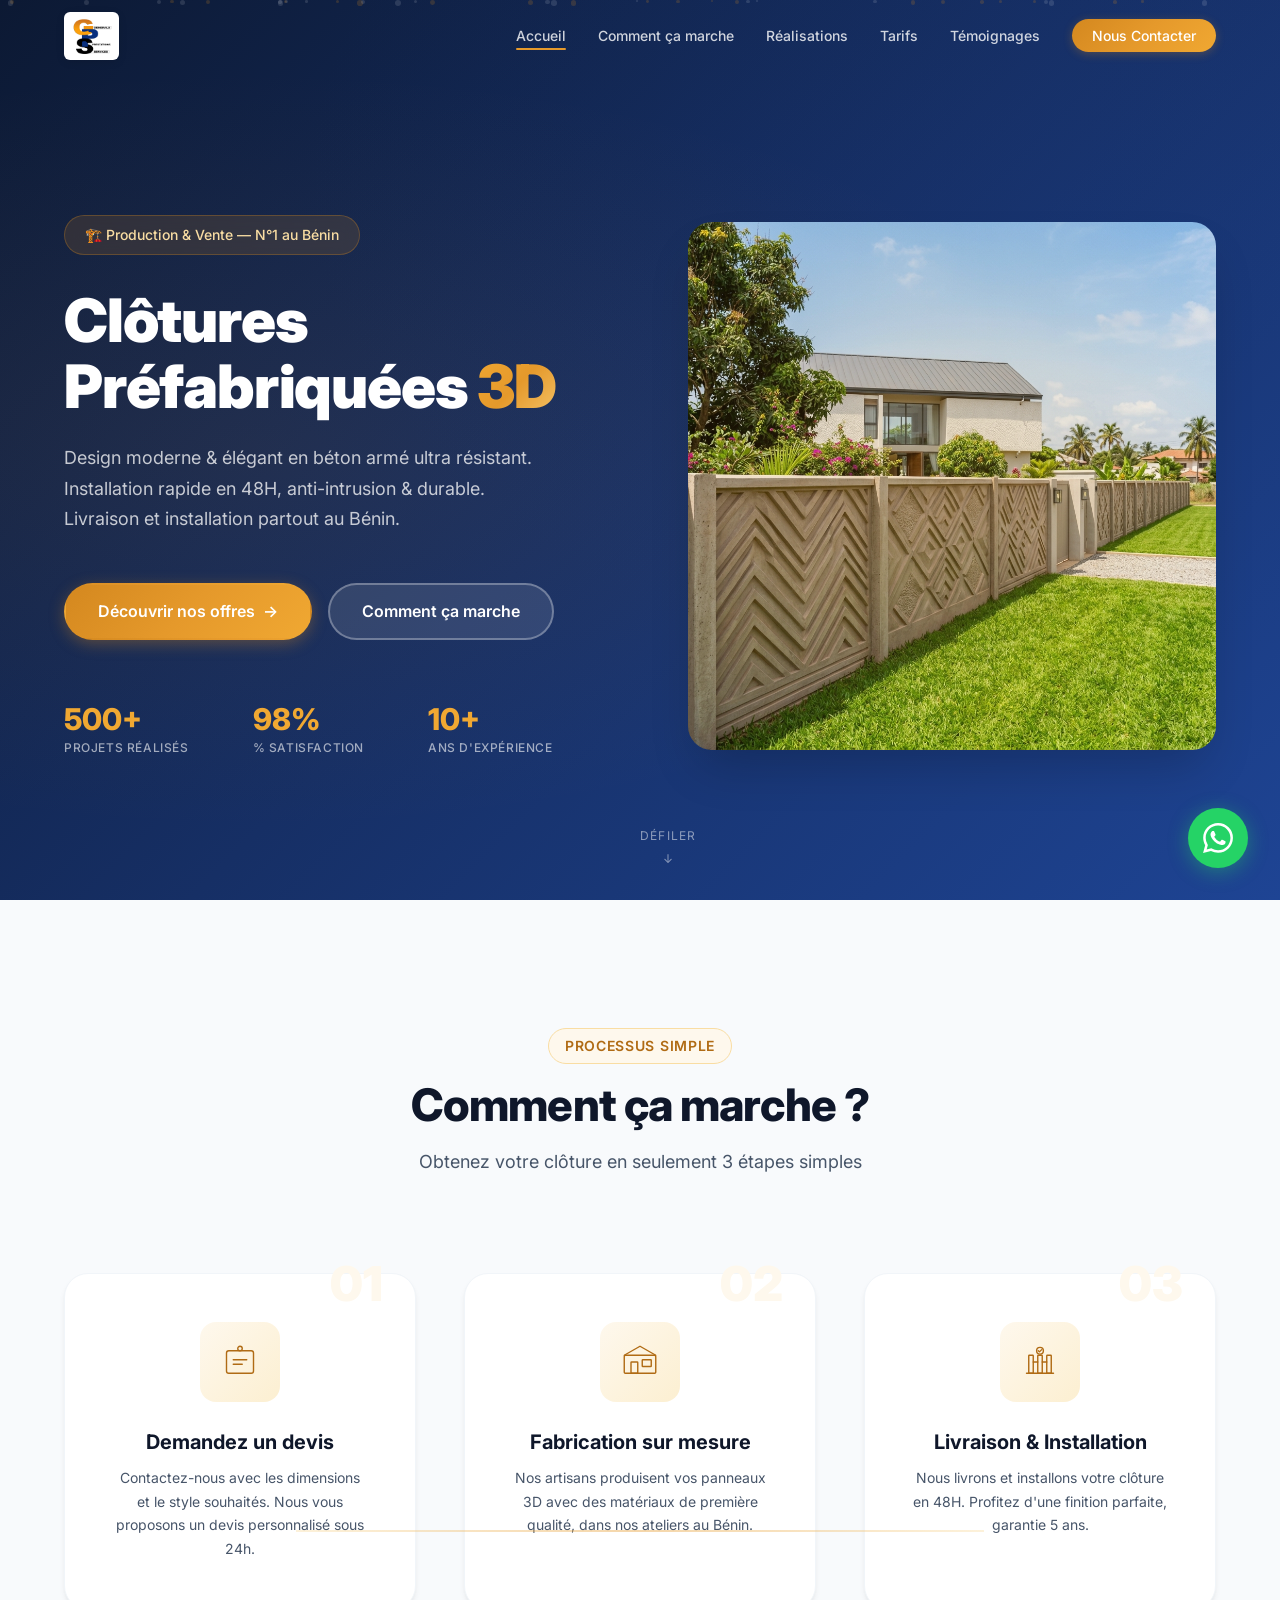
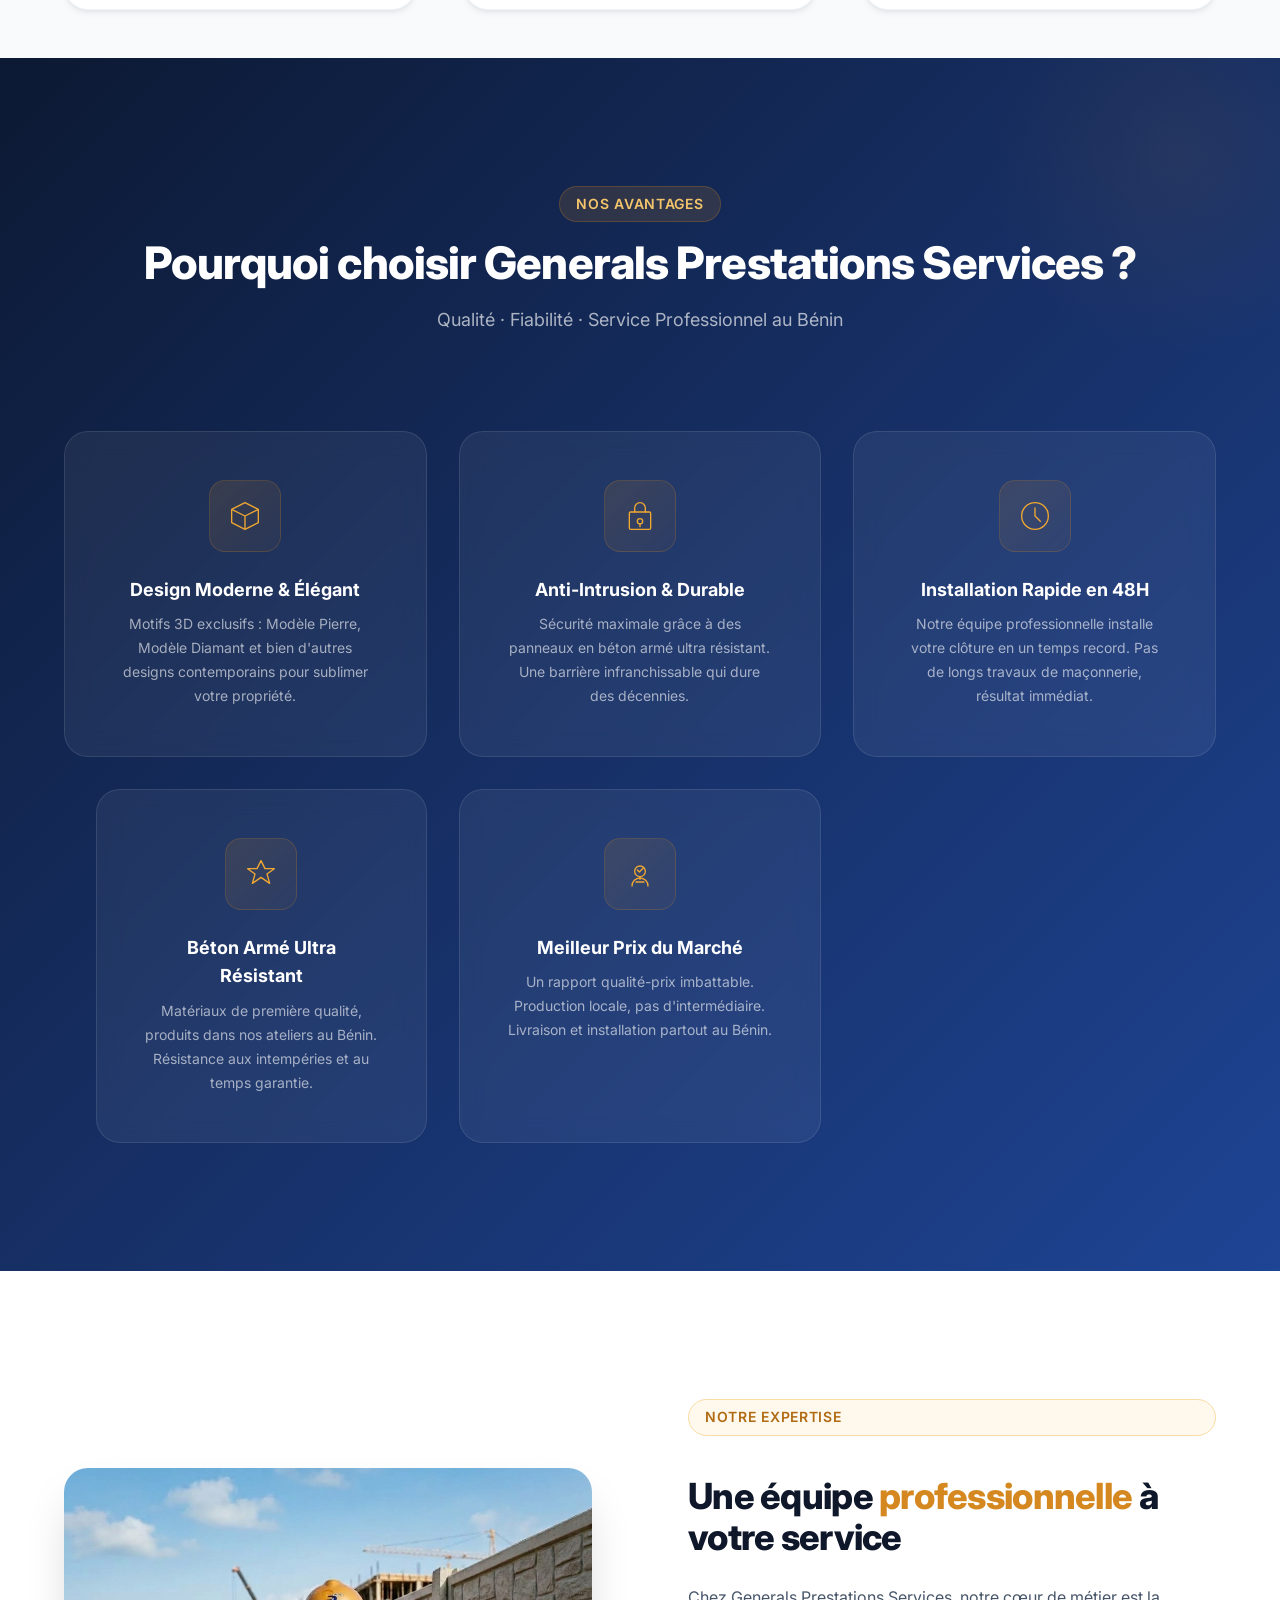
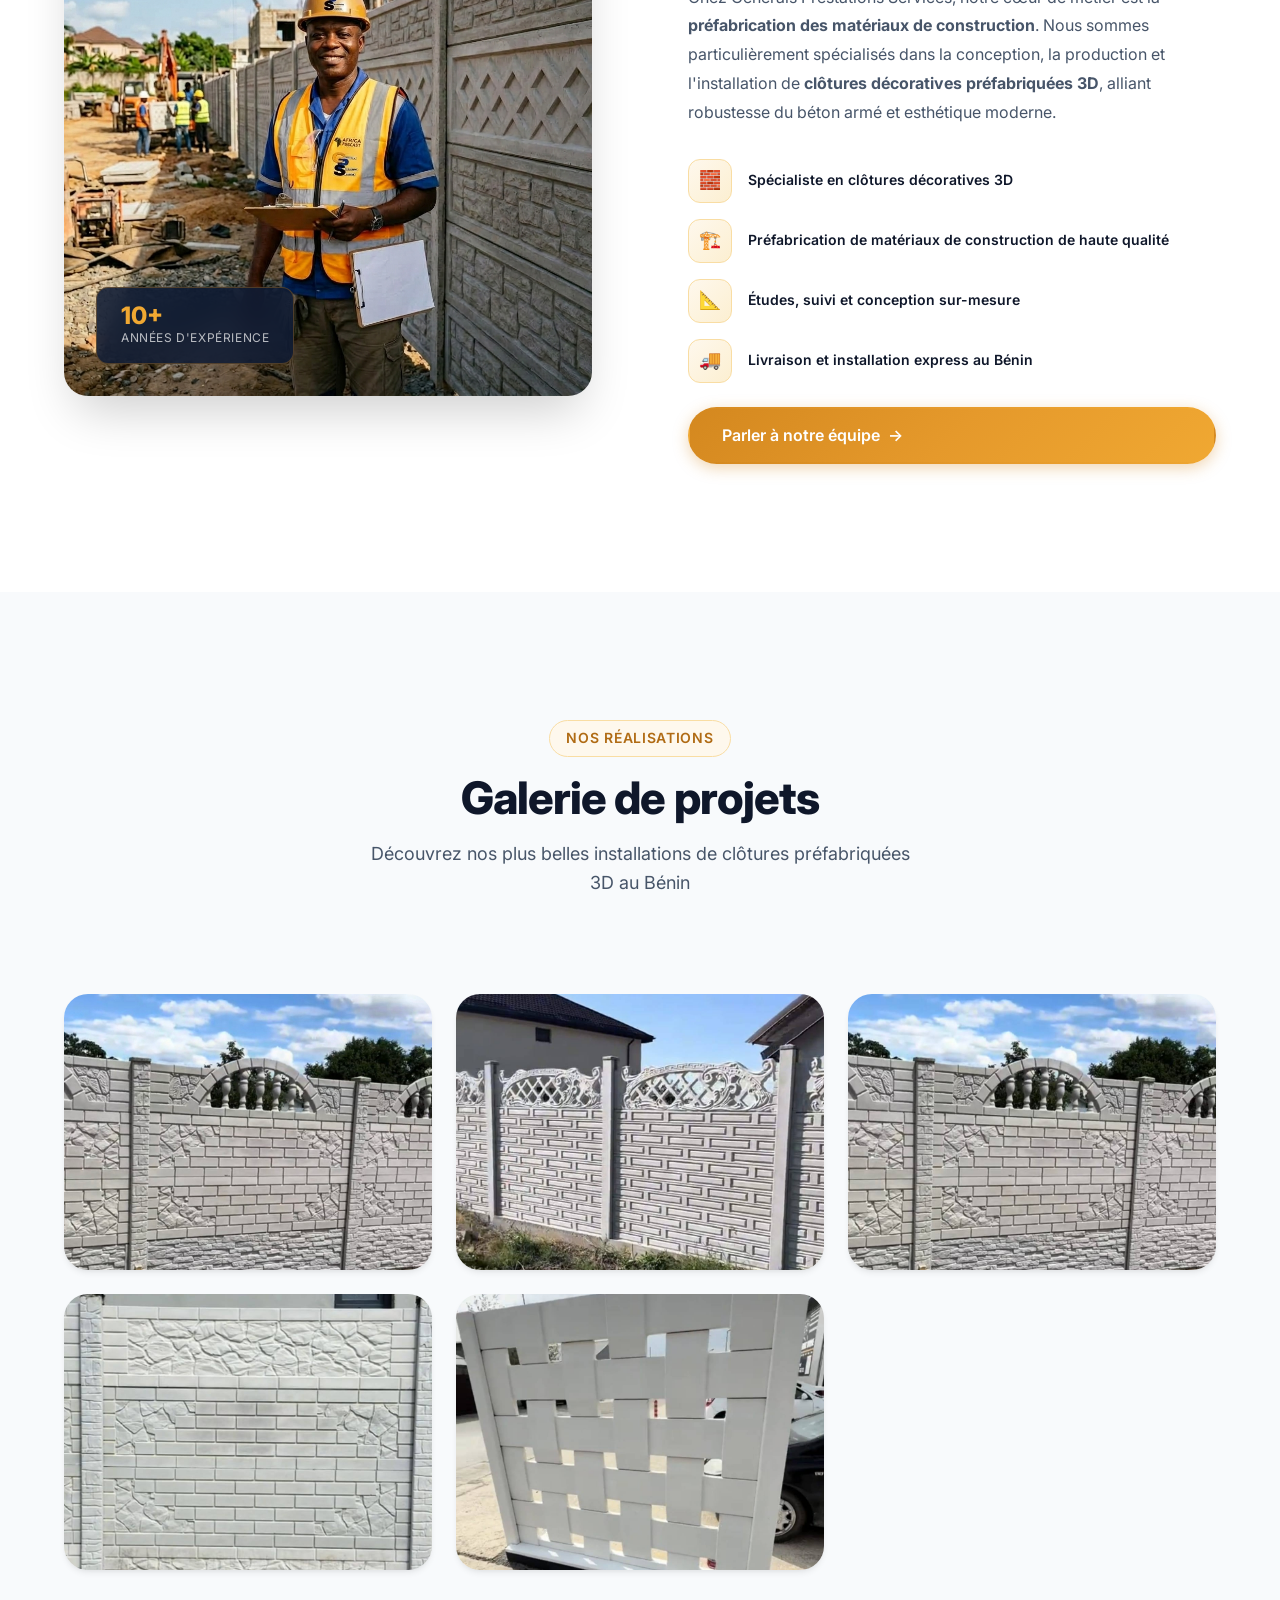
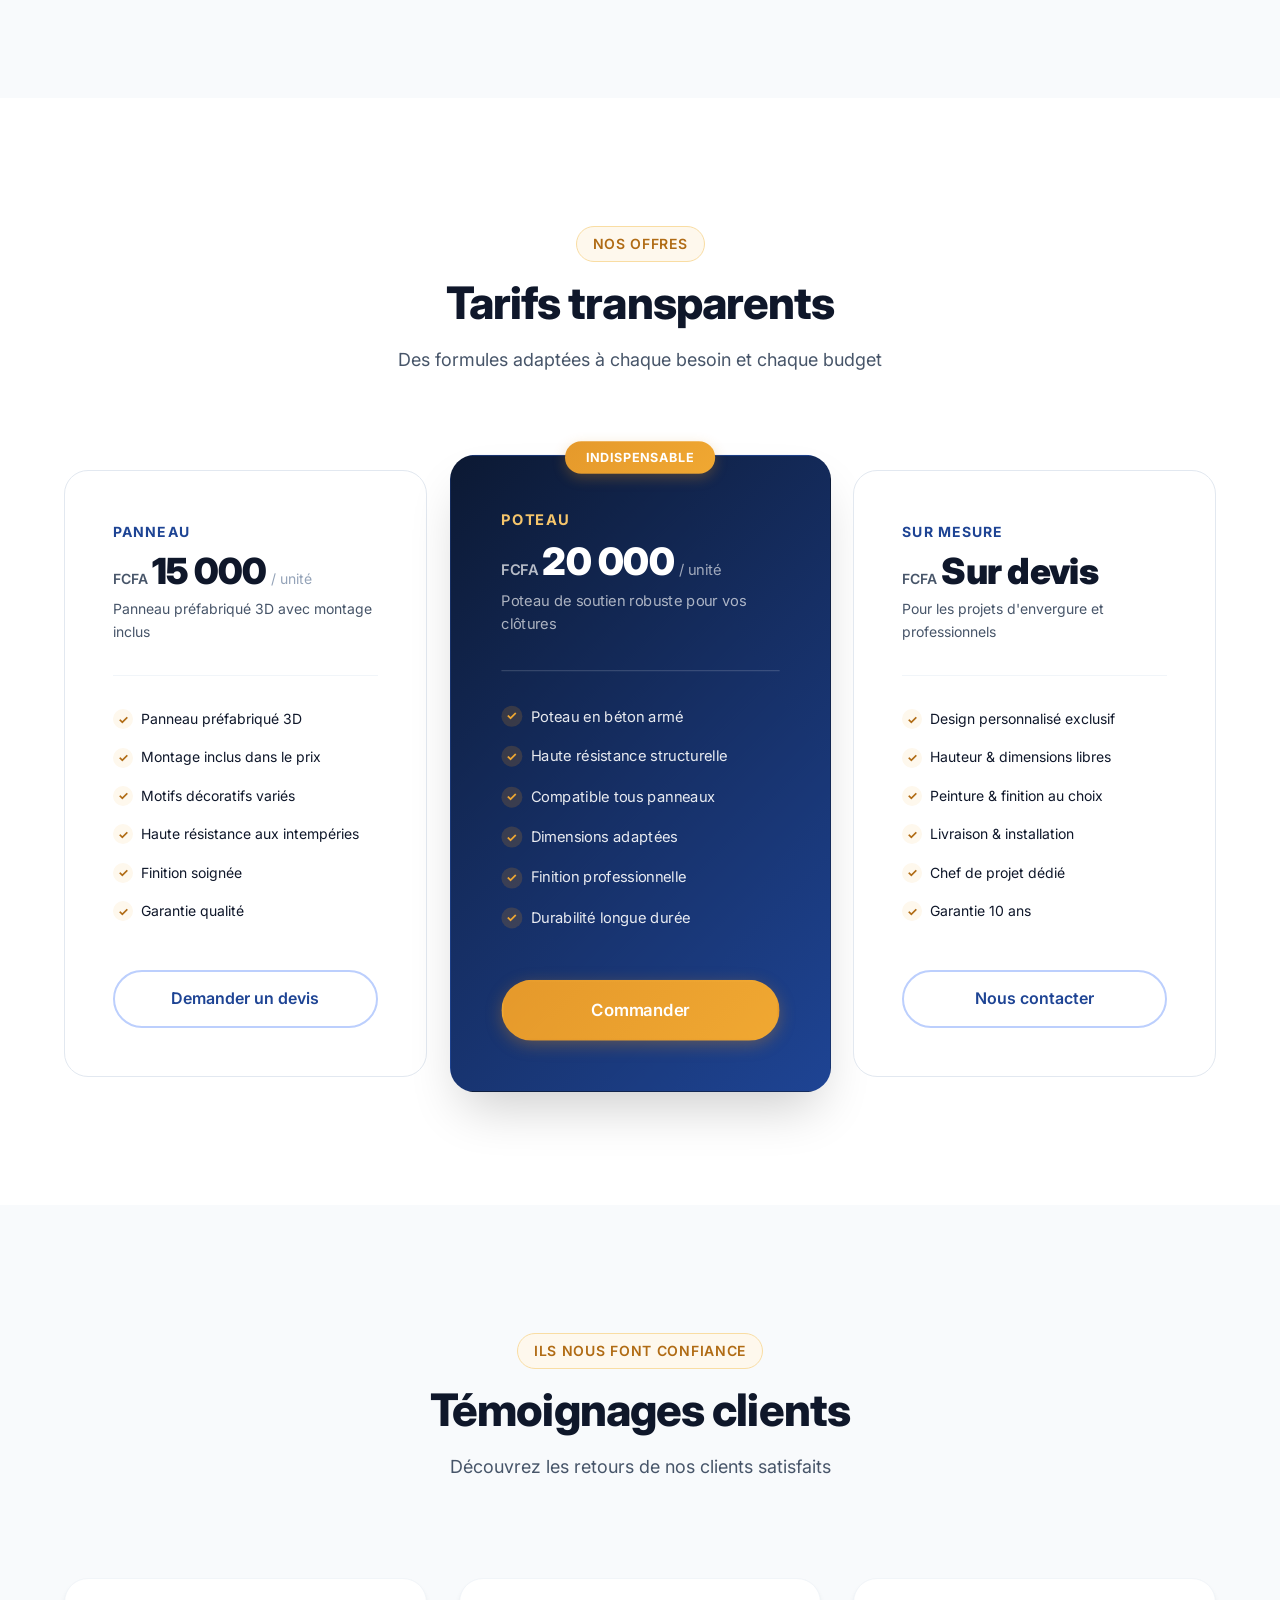
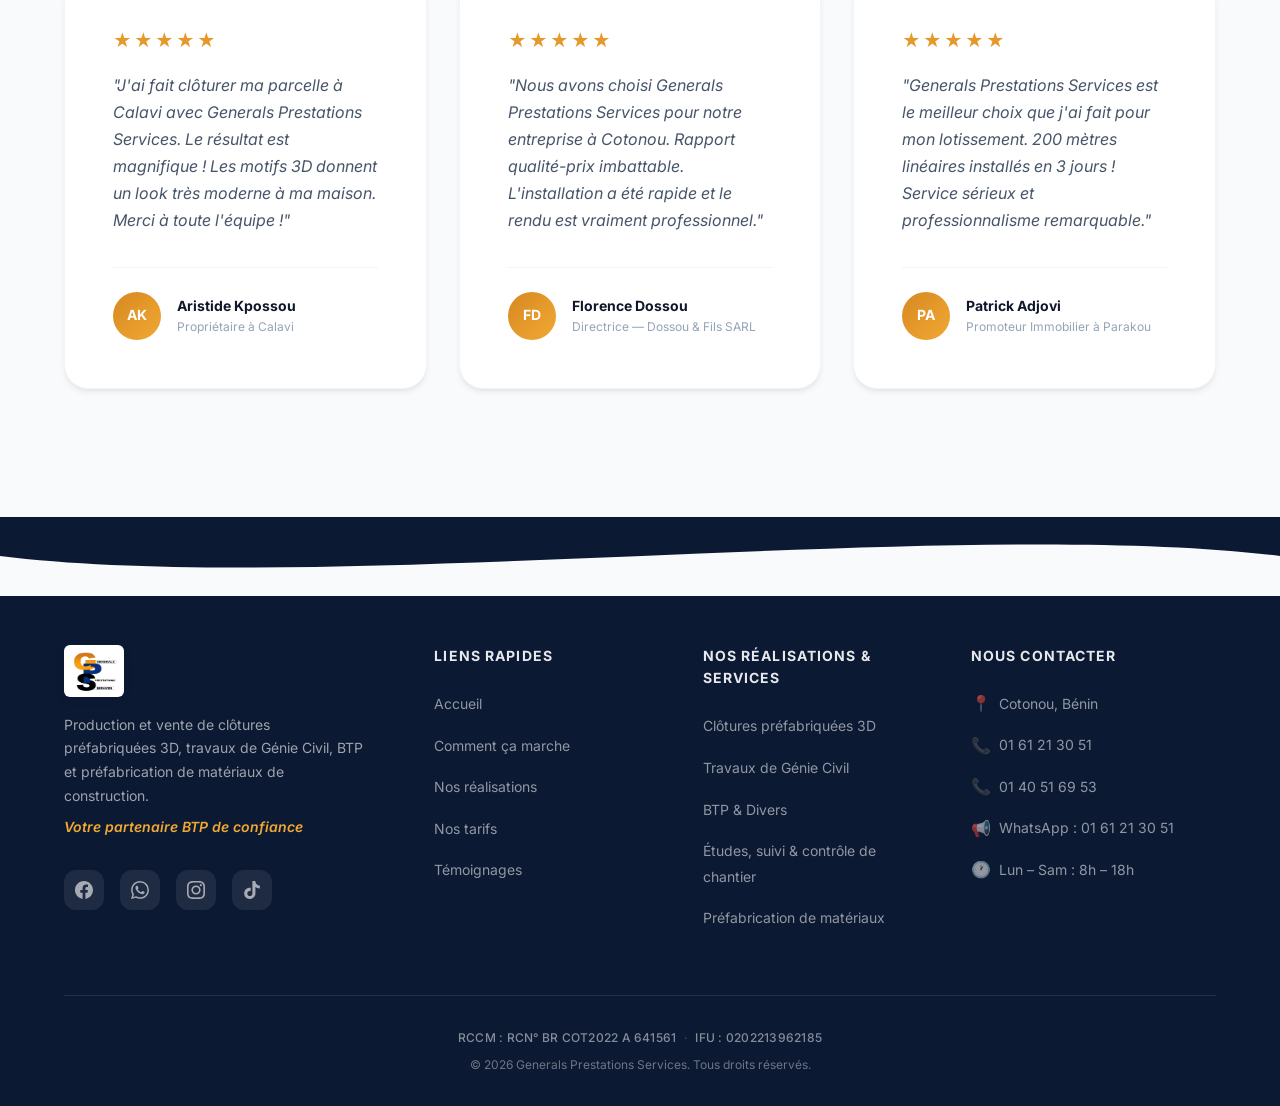
==== commit a57e1bc0: "feat: update gallery images, engineer photo with logo, and add whatsapp preset message" ====
--- a/index.html
+++ b/index.html
@@ -229,7 +229,7 @@
   <section class="section engineer-section" id="equipe">
     <div class="container engineer-container">
       <div class="engineer-image-wrapper">
-        <img src="assets/engineer-site.png" alt="Ingénieur GPS sur un chantier d'installation de clôtures préfabriquées au Bénin" loading="lazy" width="800" height="800">
+        <img src="assets/engineer-site.png?v=2" alt="Ingénieur GPS sur un chantier d'installation de clôtures préfabriquées au Bénin" loading="lazy" width="800" height="800">
         <div class="engineer-image-badge">
           <div class="engineer-image-badge-number">10+</div>
           <div class="engineer-image-badge-text">Années d'expérience</div>
@@ -241,24 +241,24 @@
           Une équipe <span class="engineer-title-highlight">professionnelle</span> à votre service
         </h2>
         <p class="engineer-text">
-          Chez Generals Prestations Services, nos ingénieurs et techniciens qualifiés supervisent chaque projet de bout en bout. De la conception à l'installation, nous garantissons un travail soigné, dans le respect des normes et des délais.
+          Chez Generals Prestations Services, notre cœur de métier est la <strong>préfabrication des matériaux de construction</strong>. Nous sommes particulièrement spécialisés dans la conception, la production et l'installation de <strong>clôtures décoratives préfabriquées 3D</strong>, alliant robustesse du béton armé et esthétique moderne.
         </p>
         <div class="engineer-features">
           <div class="engineer-feature-item">
+            <div class="engineer-feature-icon">🧱</div>
+            <span class="engineer-feature-text">Spécialiste en clôtures décoratives 3D</span>
+          </div>
+          <div class="engineer-feature-item">
             <div class="engineer-feature-icon">🏗️</div>
-            <span class="engineer-feature-text">Travaux de Génie Civil, BTP et Divers</span>
+            <span class="engineer-feature-text">Préfabrication de matériaux de construction de haute qualité</span>
           </div>
           <div class="engineer-feature-item">
             <div class="engineer-feature-icon">📐</div>
-            <span class="engineer-feature-text">Études, suivi et contrôle de chantier</span>
-          </div>
-          <div class="engineer-feature-item">
-            <div class="engineer-feature-icon">🧱</div>
-            <span class="engineer-feature-text">Préfabrication de matériaux de construction</span>
+            <span class="engineer-feature-text">Études, suivi et conception sur-mesure</span>
           </div>
           <div class="engineer-feature-item">
             <div class="engineer-feature-icon">🚚</div>
-            <span class="engineer-feature-text">Livraison et installation partout au Bénin</span>
+            <span class="engineer-feature-text">Livraison et installation express au Bénin</span>
           </div>
         </div>
         <a href="#" class="btn btn-primary" data-open-modal="contact-modal" id="cta-equipe">
@@ -278,30 +278,48 @@
         <p class="section-subtitle">Découvrez nos plus belles installations de clôtures préfabriquées 3D au Bénin</p>
       </div>
       <div class="gallery-grid">
-        <div class="gallery-item" id="gallery-1" data-caption="Modèle Pierre — Résidence à Calavi">
-          <img src="assets/gallery-stone.png" alt="Clôture préfabriquée modèle pierre installée dans une résidence à Calavi" loading="lazy" width="600" height="450">
+        <div class="gallery-item" id="gallery-1" data-caption="Modèle avec balustres — Clôture 3D">
+          <img src="assets/cloture-1.jpg" alt="Clôture préfabriquée modèle avec balustres" loading="lazy" width="600" height="450">
           <div class="gallery-overlay">
             <div>
-              <div class="gallery-label">Modèle Pierre</div>
-              <div class="gallery-sublabel">Résidence à Calavi</div>
-            </div>
-          </div>
-        </div>
-        <div class="gallery-item" id="gallery-2" data-caption="Modèle Diamant — Propriété à Cotonou">
-          <img src="assets/gallery-diamond.png" alt="Clôture préfabriquée modèle diamant installée dans une propriété à Cotonou" loading="lazy" width="600" height="450">
+              <div class="gallery-label">Modèle Balustres</div>
+              <div class="gallery-sublabel">Clôture décorative 3D</div>
+            </div>
+          </div>
+        </div>
+        <div class="gallery-item" id="gallery-2" data-caption="Modèle Arc et Brique — Clôture 3D">
+          <img src="assets/cloture-2.jpg" alt="Clôture préfabriquée modèle arc et brique" loading="lazy" width="600" height="450">
           <div class="gallery-overlay">
             <div>
-              <div class="gallery-label">Modèle Diamant</div>
-              <div class="gallery-sublabel">Propriété à Cotonou</div>
-            </div>
-          </div>
-        </div>
-        <div class="gallery-item" id="gallery-3" data-caption="Modèle Arche — Villa à Parakou">
-          <img src="assets/gallery-arch.png" alt="Clôture préfabriquée modèle arche installée autour d'une villa à Parakou" loading="lazy" width="600" height="450">
+              <div class="gallery-label">Modèle Arc & Brique</div>
+              <div class="gallery-sublabel">Clôture décorative 3D</div>
+            </div>
+          </div>
+        </div>
+        <div class="gallery-item" id="gallery-3" data-caption="Modèle Mixte Brique et Pierre — Clôture 3D">
+          <img src="assets/cloture-3.jpg" alt="Clôture préfabriquée modèle mixte" loading="lazy" width="600" height="450">
           <div class="gallery-overlay">
             <div>
-              <div class="gallery-label">Modèle Arche</div>
-              <div class="gallery-sublabel">Villa à Parakou</div>
+              <div class="gallery-label">Modèle Mixte Pierre</div>
+              <div class="gallery-sublabel">Clôture décorative 3D</div>
+            </div>
+          </div>
+        </div>
+        <div class="gallery-item" id="gallery-4" data-caption="Modèle Tressé Blanc — Design moderne">
+          <img src="assets/cloture-4.jpg" alt="Clôture préfabriquée modèle tressé" loading="lazy" width="600" height="450">
+          <div class="gallery-overlay">
+            <div>
+              <div class="gallery-label">Modèle Tressé</div>
+              <div class="gallery-sublabel">Design moderne</div>
+            </div>
+          </div>
+        </div>
+        <div class="gallery-item" id="gallery-5" data-caption="Modèle avec frise décorative — Clôture 3D">
+          <img src="assets/cloture-5.jpg" alt="Clôture préfabriquée modèle frise" loading="lazy" width="600" height="450">
+          <div class="gallery-overlay">
+            <div>
+              <div class="gallery-label">Modèle Frise Royale</div>
+              <div class="gallery-sublabel">Clôture décorative 3D</div>
             </div>
           </div>
         </div>
@@ -527,7 +545,7 @@
             <a href="https://facebook.com" target="_blank" rel="noopener noreferrer" class="social-link" id="social-facebook" aria-label="Visitez notre page Facebook">
               <svg viewBox="0 0 24 24" fill="currentColor" aria-hidden="true"><path d="M24 12.073c0-6.627-5.373-12-12-12s-12 5.373-12 12c0 5.99 4.388 10.954 10.125 11.854v-8.385H7.078v-3.47h3.047V9.43c0-3.007 1.792-4.669 4.533-4.669 1.312 0 2.686.235 2.686.235v2.953H15.83c-1.491 0-1.956.925-1.956 1.874v2.25h3.328l-.532 3.47h-2.796v8.385C19.612 23.027 24 18.062 24 12.073z"/></svg>
             </a>
-            <a href="https://wa.me/2290161213051" target="_blank" rel="noopener noreferrer" class="social-link" id="social-whatsapp" aria-label="Contactez-nous sur WhatsApp">
+            <a href="https://wa.me/2290161213051?text=Je%20suis%20int%C3%A9ress%C3%A9%20par%20les%20clotures%20decoratives%203D.%20Je%20veux%20en%20savoir%20plus" target="_blank" rel="noopener noreferrer" class="social-link" id="social-whatsapp" aria-label="Contactez-nous sur WhatsApp">
               <svg viewBox="0 0 24 24" fill="currentColor" aria-hidden="true"><path d="M17.472 14.382c-.297-.149-1.758-.867-2.03-.967-.273-.099-.471-.148-.67.15-.197.297-.767.966-.94 1.164-.173.199-.347.223-.644.075-.297-.15-1.255-.463-2.39-1.475-.883-.788-1.48-1.761-1.653-2.059-.173-.297-.018-.458.13-.606.134-.133.298-.347.446-.52.149-.174.198-.298.298-.497.099-.198.05-.371-.025-.52-.075-.149-.669-1.612-.916-2.207-.242-.579-.487-.5-.669-.51-.173-.008-.371-.01-.57-.01-.198 0-.52.074-.792.372-.272.297-1.04 1.016-1.04 2.479 0 1.462 1.065 2.875 1.213 3.074.149.198 2.096 3.2 5.077 4.487.709.306 1.262.489 1.694.625.712.227 1.36.195 1.871.118.571-.085 1.758-.719 2.006-1.413.248-.694.248-1.289.173-1.413-.074-.124-.272-.198-.57-.347m-5.421 7.403h-.004a9.87 9.87 0 01-5.031-1.378l-.361-.214-3.741.982.998-3.648-.235-.374a9.86 9.86 0 01-1.51-5.26c.001-5.45 4.436-9.884 9.888-9.884 2.64 0 5.122 1.03 6.988 2.898a9.825 9.825 0 012.893 6.994c-.003 5.45-4.437 9.884-9.885 9.884m8.413-18.297A11.815 11.815 0 0012.05 0C5.495 0 .16 5.335.157 11.892c0 2.096.547 4.142 1.588 5.945L.057 24l6.305-1.654a11.882 11.882 0 005.683 1.448h.005c6.554 0 11.89-5.335 11.893-11.893a11.821 11.821 0 00-3.48-8.413z"/></svg>
             </a>
             <a href="https://instagram.com" target="_blank" rel="noopener noreferrer" class="social-link" id="social-instagram" aria-label="Suivez-nous sur Instagram">
@@ -581,7 +599,7 @@
             </div>
             <div class="contact-item">
               <span class="contact-icon" aria-hidden="true">📢</span>
-              <a href="https://wa.me/2290161213051" target="_blank" rel="noopener noreferrer" class="footer-link">WhatsApp : 01 61 21 30 51</a>
+              <a href="https://wa.me/2290161213051?text=Je%20suis%20int%C3%A9ress%C3%A9%20par%20les%20clotures%20decoratives%203D.%20Je%20veux%20en%20savoir%20plus" target="_blank" rel="noopener noreferrer" class="footer-link">WhatsApp : 01 61 21 30 51</a>
             </div>
             <div class="contact-item">
               <span class="contact-icon" aria-hidden="true">🕐</span>
@@ -607,7 +625,7 @@
   <!-- =============== WHATSAPP FLOATING BUTTON =============== -->
   <div class="whatsapp-float" id="whatsapp-float">
     <span class="whatsapp-float-tooltip">Écrivez-nous sur WhatsApp</span>
-    <a href="https://wa.me/2290161213051" target="_blank" rel="noopener noreferrer" class="whatsapp-float-btn" aria-label="Contactez-nous sur WhatsApp" id="whatsapp-float-btn">
+    <a href="https://wa.me/2290161213051?text=Je%20suis%20int%C3%A9ress%C3%A9%20par%20les%20clotures%20decoratives%203D.%20Je%20veux%20en%20savoir%20plus" target="_blank" rel="noopener noreferrer" class="whatsapp-float-btn" aria-label="Contactez-nous sur WhatsApp" id="whatsapp-float-btn">
       <svg viewBox="0 0 24 24" fill="currentColor" aria-hidden="true"><path d="M17.472 14.382c-.297-.149-1.758-.867-2.03-.967-.273-.099-.471-.148-.67.15-.197.297-.767.966-.94 1.164-.173.199-.347.223-.644.075-.297-.15-1.255-.463-2.39-1.475-.883-.788-1.48-1.761-1.653-2.059-.173-.297-.018-.458.13-.606.134-.133.298-.347.446-.52.149-.174.198-.298.298-.497.099-.198.05-.371-.025-.52-.075-.149-.669-1.612-.916-2.207-.242-.579-.487-.5-.669-.51-.173-.008-.371-.01-.57-.01-.198 0-.52.074-.792.372-.272.297-1.04 1.016-1.04 2.479 0 1.462 1.065 2.875 1.213 3.074.149.198 2.096 3.2 5.077 4.487.709.306 1.262.489 1.694.625.712.227 1.36.195 1.871.118.571-.085 1.758-.719 2.006-1.413.248-.694.248-1.289.173-1.413-.074-.124-.272-.198-.57-.347m-5.421 7.403h-.004a9.87 9.87 0 01-5.031-1.378l-.361-.214-3.741.982.998-3.648-.235-.374a9.86 9.86 0 01-1.51-5.26c.001-5.45 4.436-9.884 9.888-9.884 2.64 0 5.122 1.03 6.988 2.898a9.825 9.825 0 012.893 6.994c-.003 5.45-4.437 9.884-9.885 9.884m8.413-18.297A11.815 11.815 0 0012.05 0C5.495 0 .16 5.335.157 11.892c0 2.096.547 4.142 1.588 5.945L.057 24l6.305-1.654a11.882 11.882 0 005.683 1.448h.005c6.554 0 11.89-5.335 11.893-11.893a11.821 11.821 0 00-3.48-8.413z"/></svg>
     </a>
   </div>
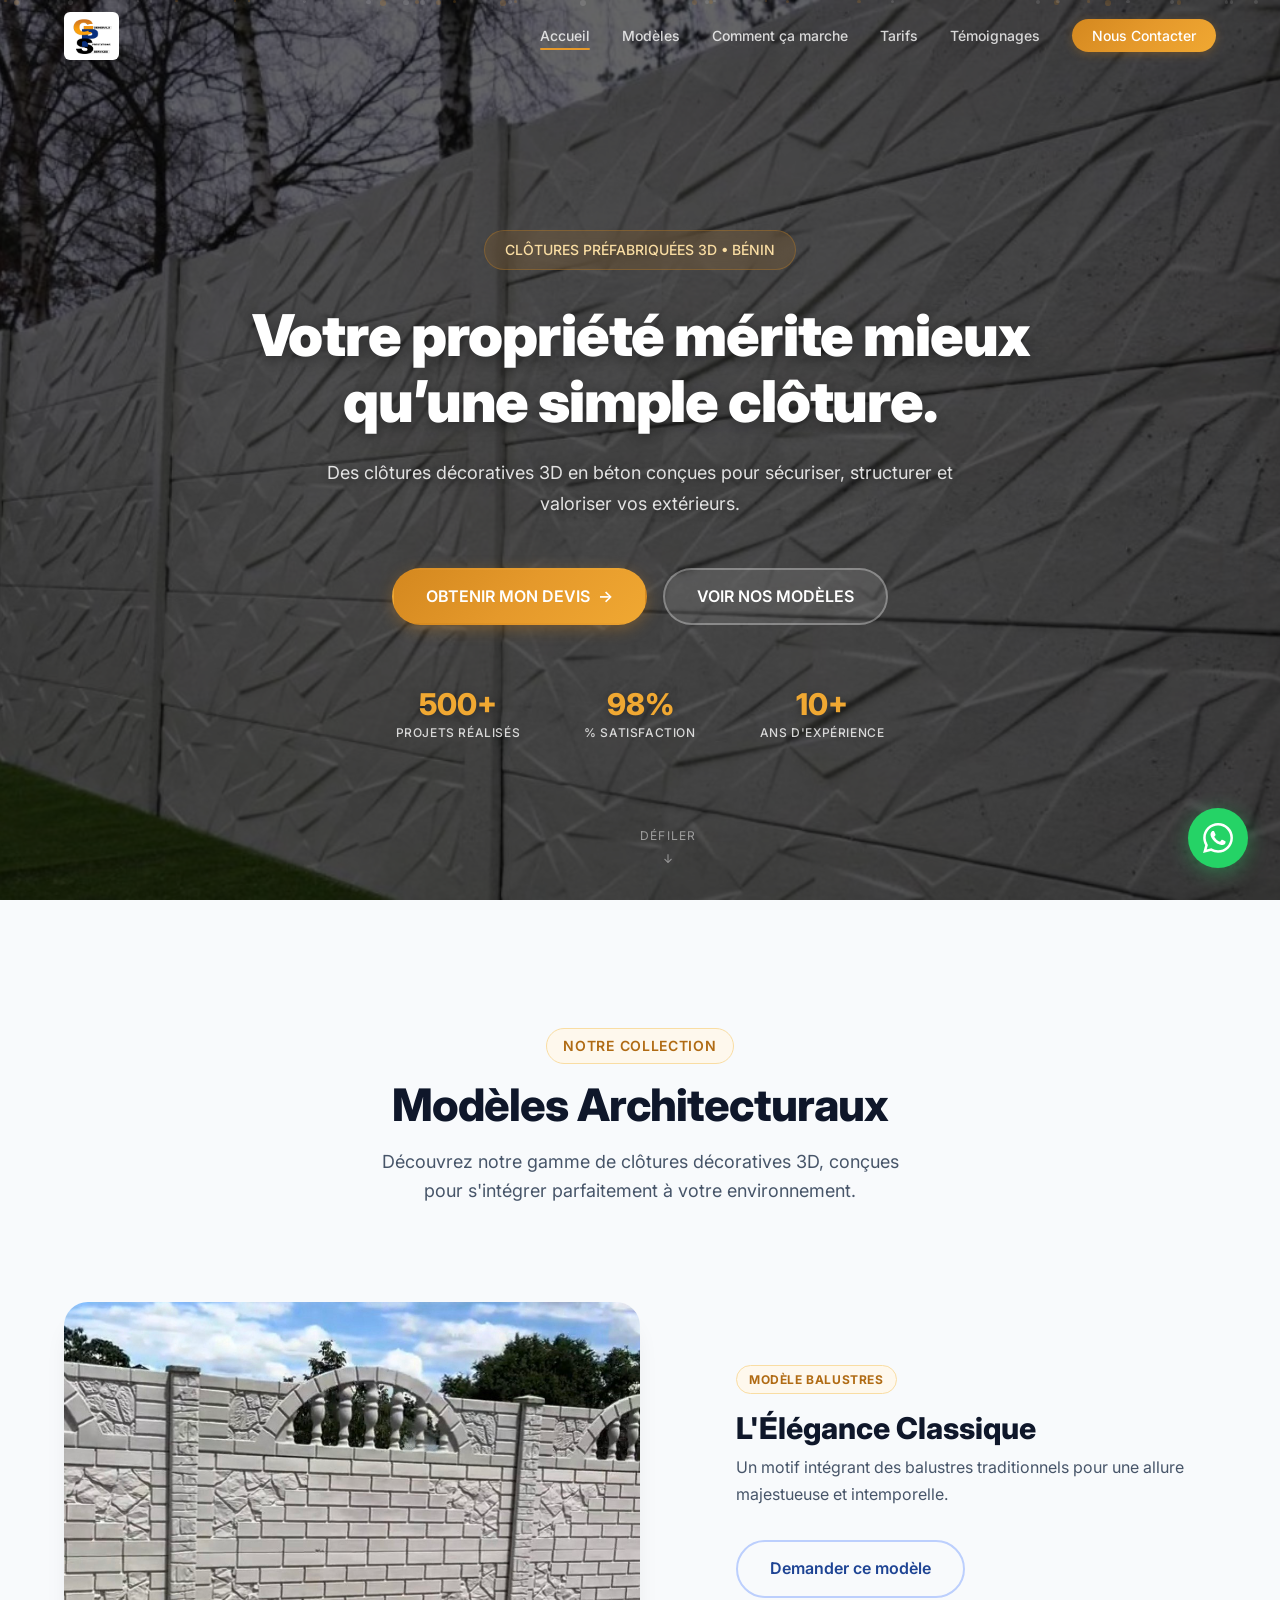
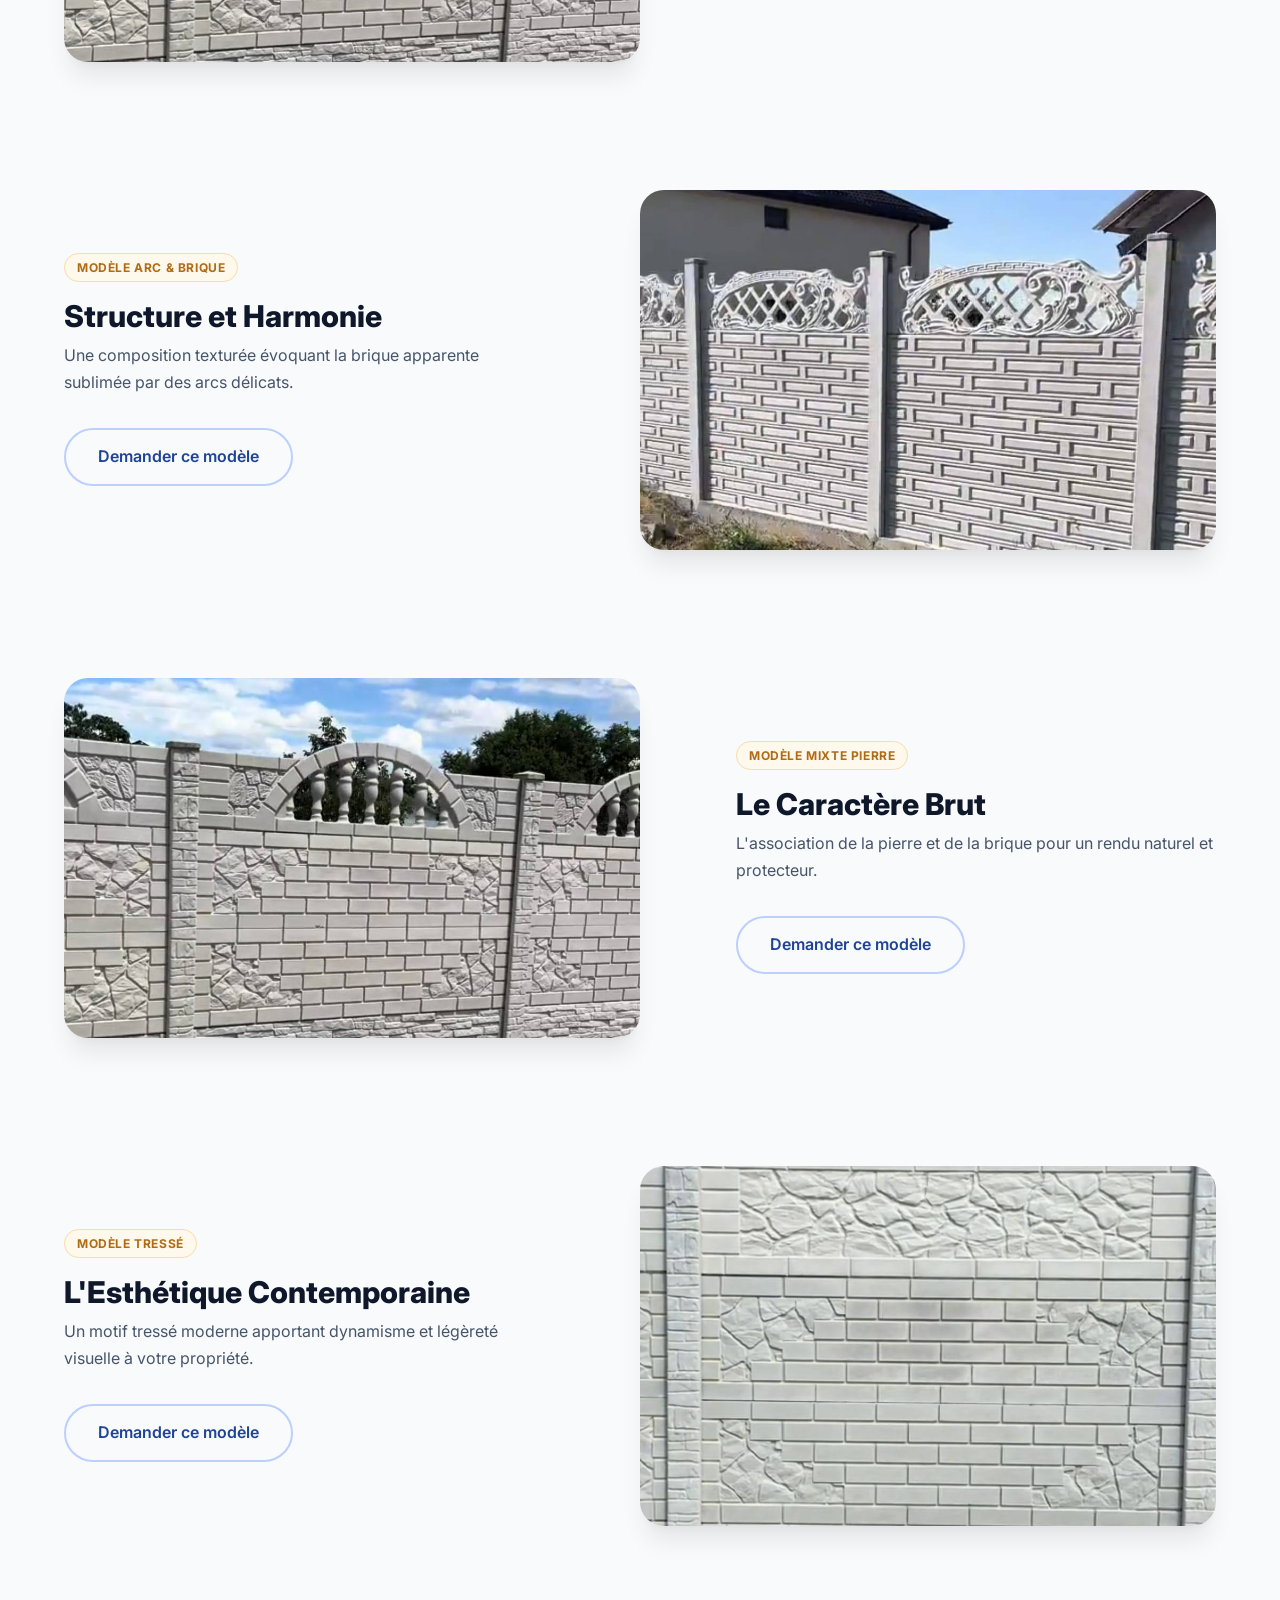
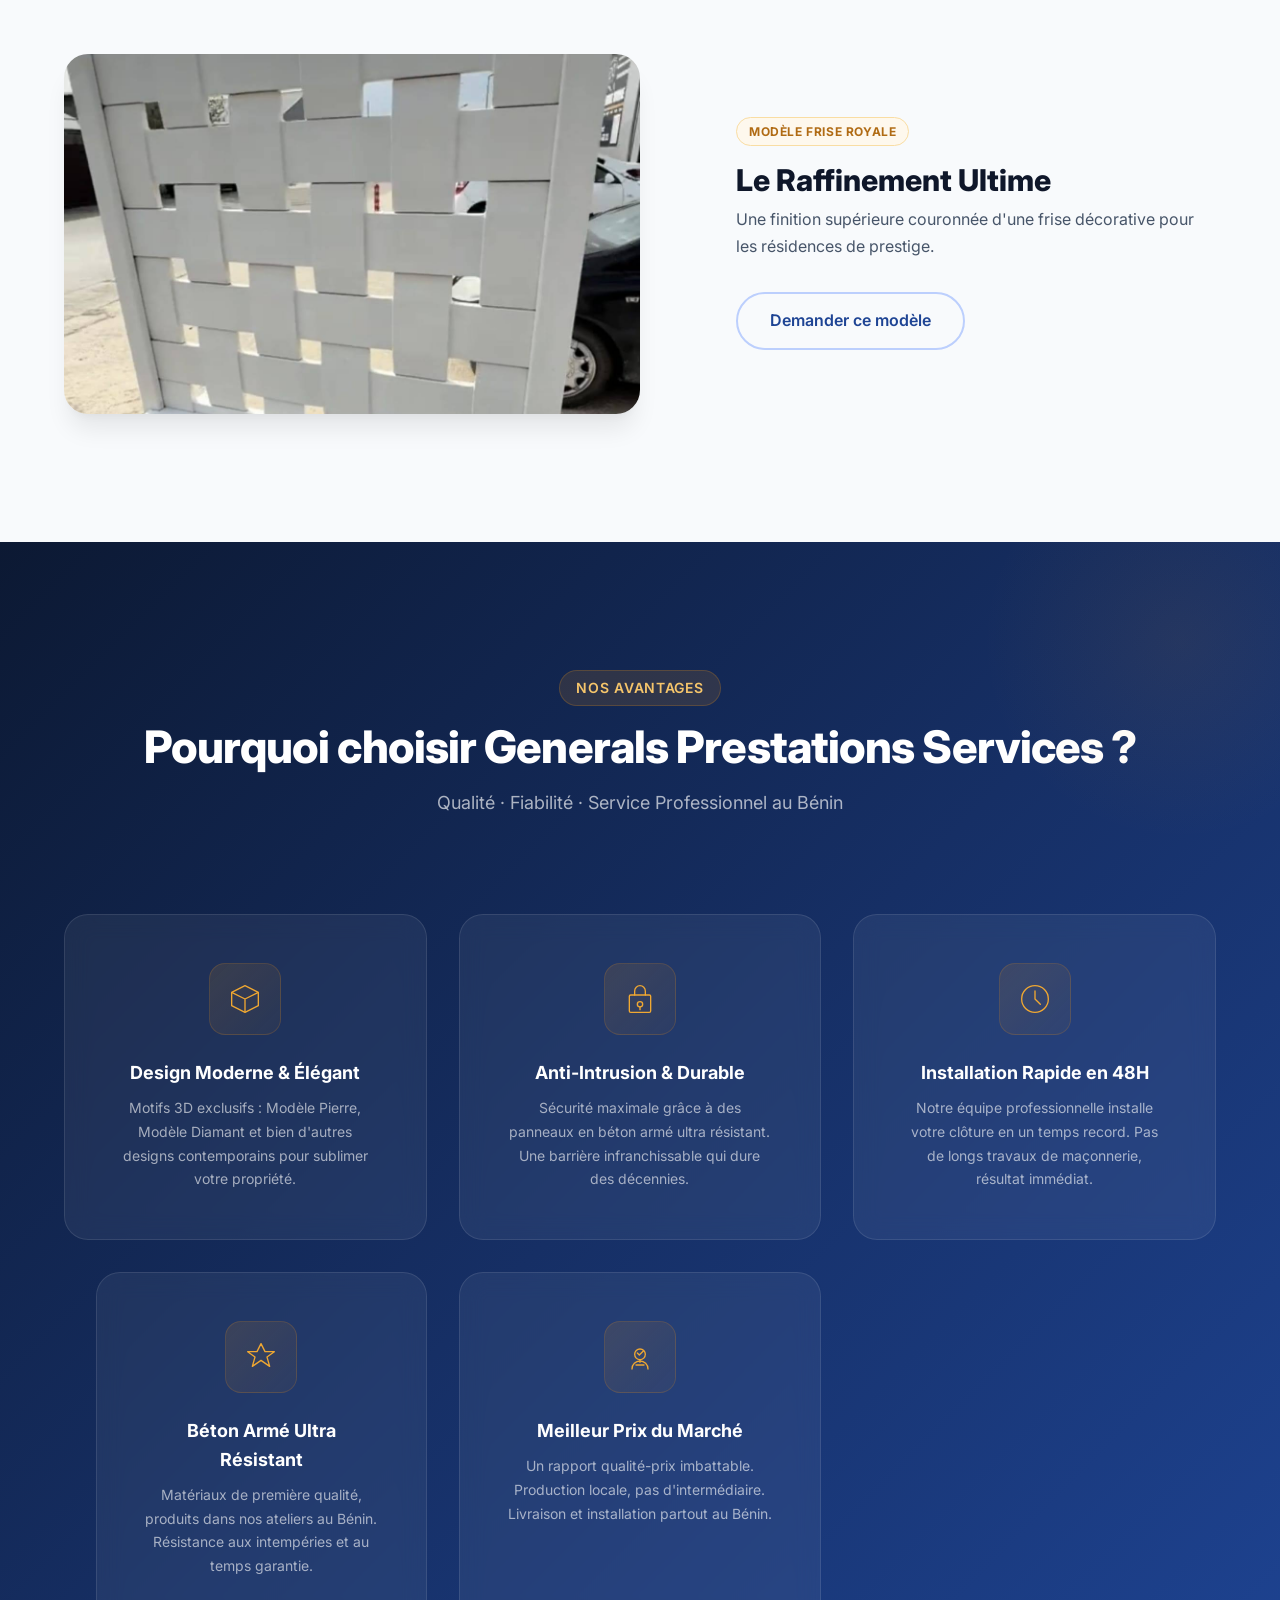
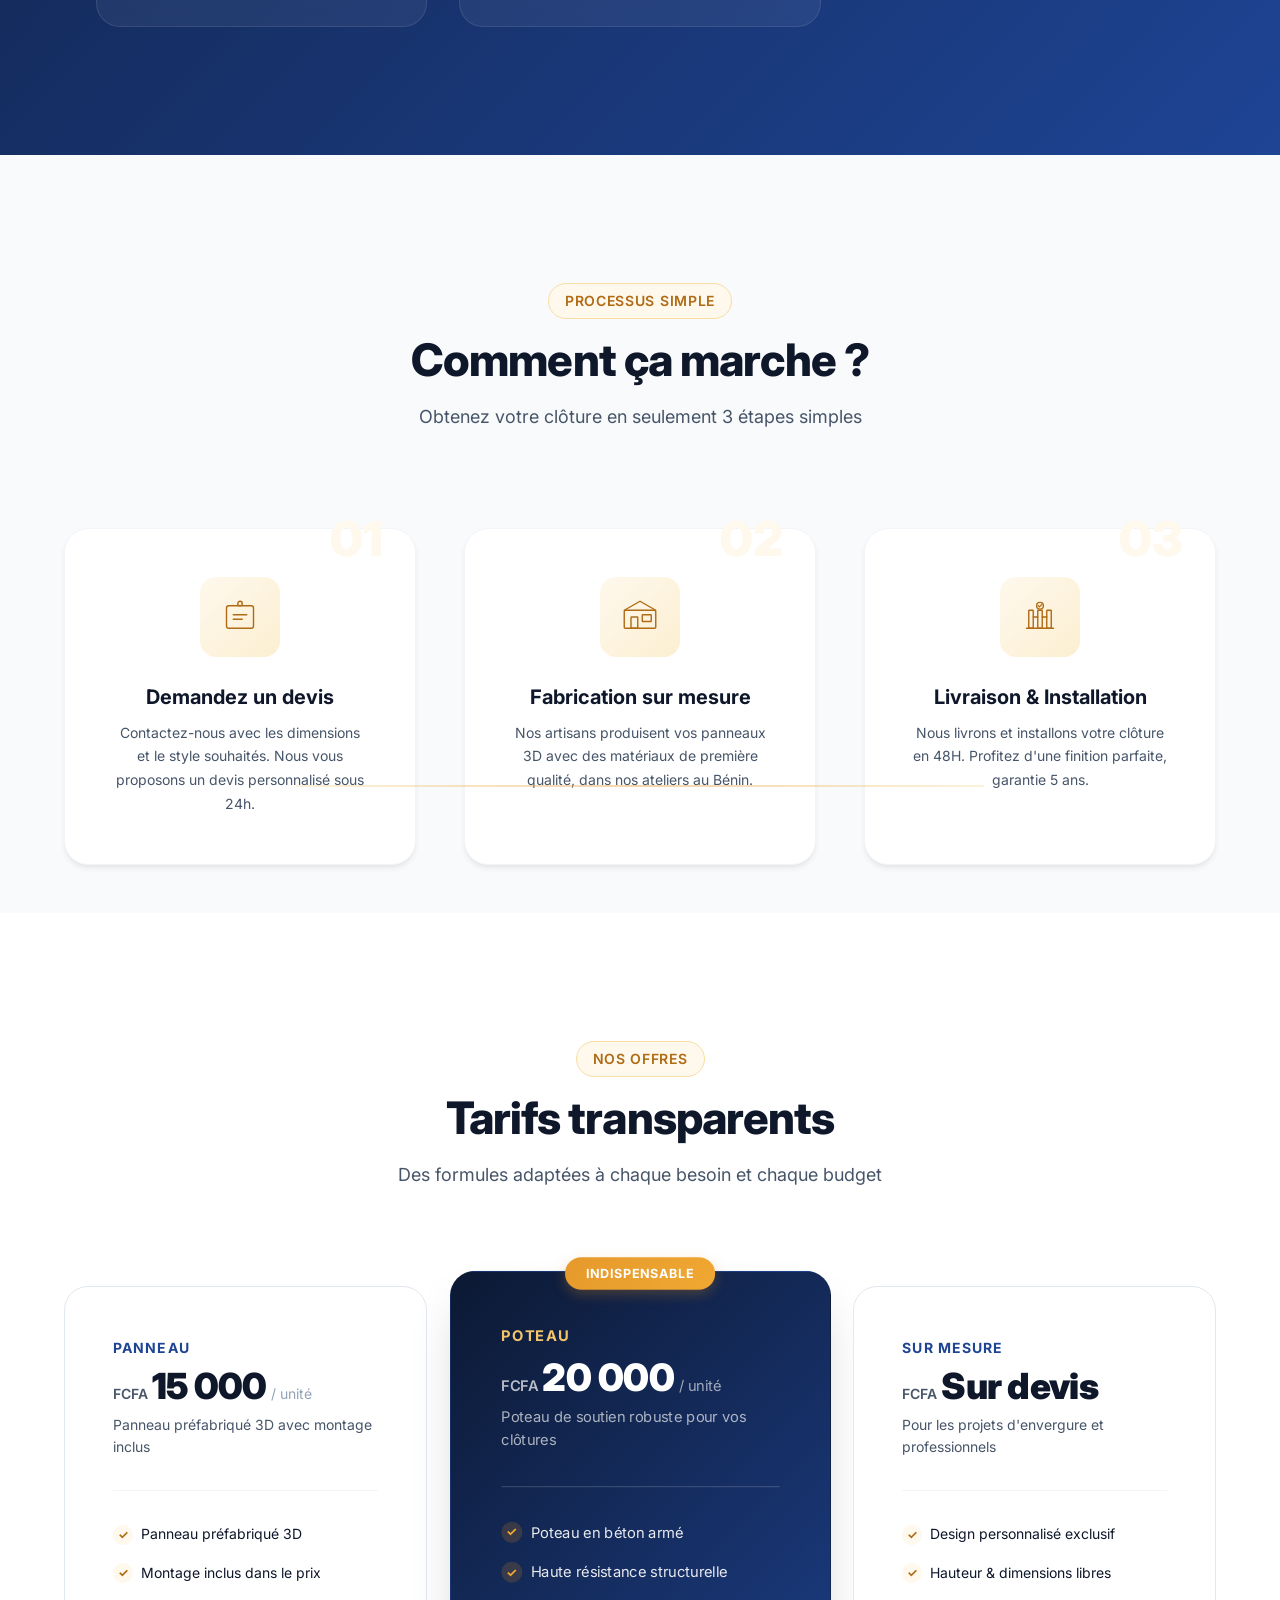
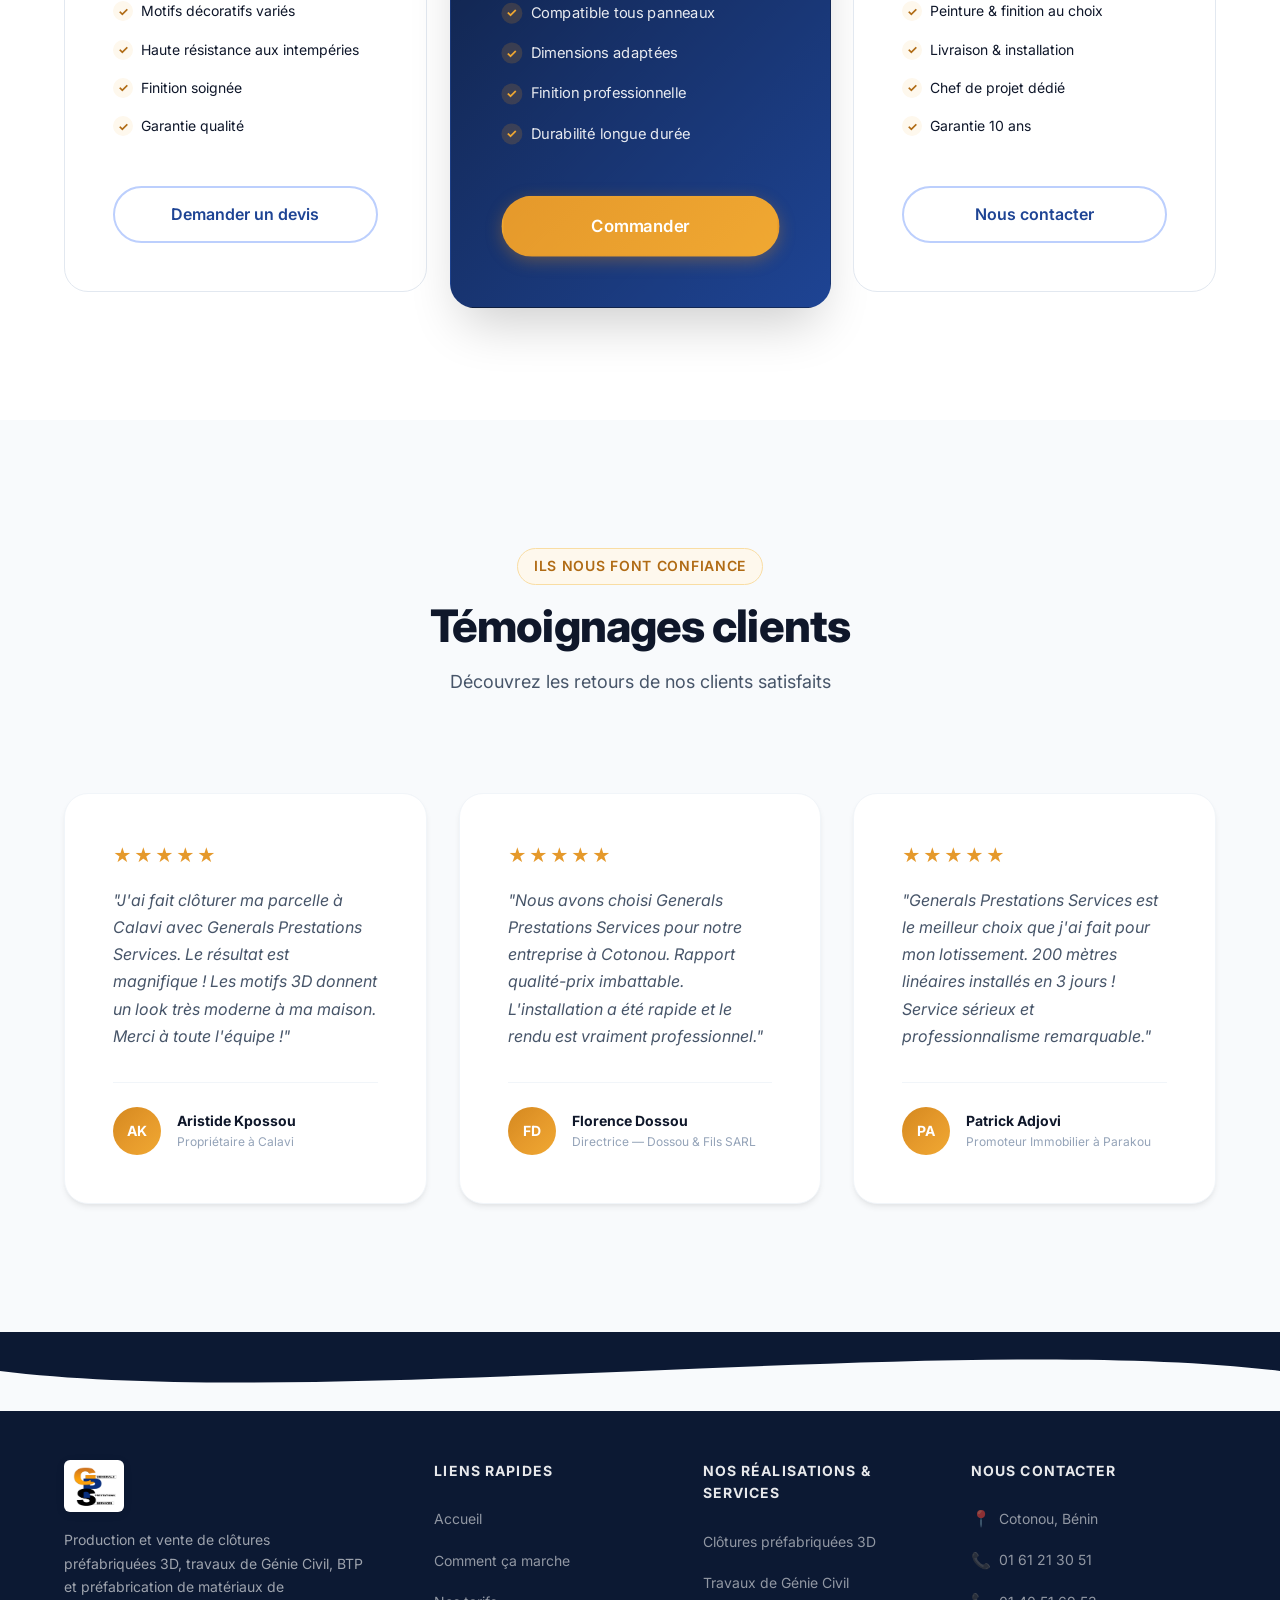
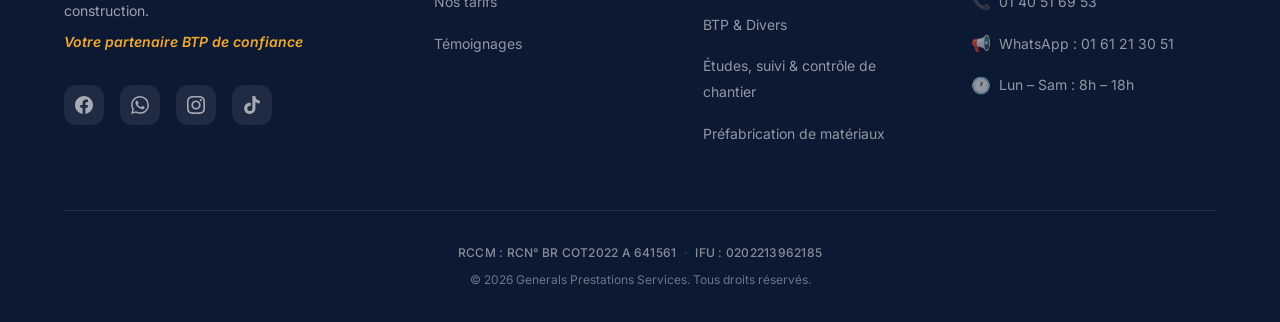
==== commit 69f32652: "feat: refonte landing page (Hero, Catalogue, Réalisations) et lien WhatsApp" ====
--- a/index.html
+++ b/index.html
@@ -15,6 +15,7 @@
 <body>
 
   <!-- =============== NAVBAR =============== -->
+<!-- =============== NAVBAR =============== -->
   <nav class="navbar" id="navbar">
     <div class="container nav-container">
       <a href="#" class="nav-logo" id="nav-logo">
@@ -22,8 +23,9 @@
       </a>
       <ul class="nav-links" id="nav-links">
         <li><a href="#accueil" class="nav-link">Accueil</a></li>
+        <li><a href="#modeles" class="nav-link">Modèles</a></li>
         <li><a href="#comment-ca-marche" class="nav-link">Comment ça marche</a></li>
-        <li><a href="#realisations" class="nav-link">Réalisations</a></li>
+
         <li><a href="#tarifs" class="nav-link">Tarifs</a></li>
         <li><a href="#temoignages" class="nav-link">Témoignages</a></li>
         <li><a href="#" class="nav-link nav-link--cta" data-open-modal="contact-modal">Nous Contacter</a></li>
@@ -38,25 +40,31 @@
 
   <!-- =============== HERO =============== -->
   <section class="hero" id="accueil">
+    <div class="hero-slideshow" id="hero-slideshow">
+      <div class="hero-slide active" style="background-image: url('assets/hero-slides/media__1791064927196.jpg')"></div>
+      <div class="hero-slide" style="background-image: url('assets/hero-slides/media__1791064927218.jpg')"></div>
+      <div class="hero-slide" style="background-image: url('assets/hero-slides/media__1791064927245.jpg')"></div>
+      <div class="hero-slide" style="background-image: url('assets/hero-slides/media__1791064927258.jpg')"></div>
+      <div class="hero-slide" style="background-image: url('assets/hero-slides/media__1791064927261.jpg')"></div>
+    </div>
     <div class="hero-bg-overlay"></div>
     <div class="hero-particles" id="hero-particles"></div>
     <div class="container hero-container">
       <div class="hero-content">
-        <span class="hero-badge">🏗️ Production &amp; Vente — N°1 au Bénin</span>
+        <span class="hero-badge">CLÔTURES PRÉFABRIQUÉES 3D • BÉNIN</span>
         <h1 class="hero-title">
-          Clôtures Préfabriquées <span class="hero-highlight">3D</span>
+          Votre propriété mérite mieux qu’une simple clôture.
         </h1>
         <p class="hero-subtitle">
-          Design moderne &amp; élégant en béton armé ultra résistant. Installation rapide en 48H,
-          anti-intrusion &amp; durable. Livraison et installation partout au Bénin.
+          Des clôtures décoratives 3D en béton conçues pour sécuriser, structurer et valoriser vos extérieurs.
         </p>
         <div class="hero-cta-group">
-          <a href="#tarifs" class="btn btn-primary" id="hero-cta-primary">
-            Découvrir nos offres
+          <a href="#" class="btn btn-primary" id="hero-cta-primary" data-open-modal="contact-modal">
+            OBTENIR MON DEVIS
             <span class="btn-arrow">→</span>
           </a>
-          <a href="#comment-ca-marche" class="btn btn-secondary" id="hero-cta-secondary">
-            Comment ça marche
+          <a href="#modeles" class="btn btn-secondary" id="hero-cta-secondary">
+            VOIR NOS MODÈLES
           </a>
         </div>
         <div class="hero-stats">
@@ -74,16 +82,154 @@
           </div>
         </div>
       </div>
-      <div class="hero-image">
-        <div class="hero-image-wrapper">
-          <img src="assets/hero-fence.png" alt="Clôture préfabriquée 3D moderne installée autour d'une propriété au Bénin" loading="eager" width="600" height="600">
-          <div class="hero-image-glow"></div>
-        </div>
-      </div>
     </div>
     <div class="hero-scroll-indicator" id="hero-scroll-indicator">
       <span class="scroll-text">Défiler</span>
       <span class="scroll-arrow">↓</span>
+    </div>
+  </section>
+
+  <!-- =============== NOS RÉALISATIONS / GALERIE =============== -->
+  <section class="section catalog-section" id="modeles">
+    <div class="container">
+      <div class="section-header">
+        <span class="section-tag">Notre Collection</span>
+        <h2 class="section-title">Modèles Architecturaux</h2>
+        <p class="section-subtitle">Découvrez notre gamme de clôtures décoratives 3D, conçues pour s'intégrer parfaitement à votre environnement.</p>
+      </div>
+      <div class="catalog-list">
+        <!-- Modèle 1 -->
+        <div class="catalog-item" id="gallery-1">
+          <div class="catalog-image gallery-item-trigger" data-caption="Modèle avec balustres — Clôture 3D">
+            <img src="assets/cloture-1.jpg" alt="Clôture préfabriquée modèle avec balustres" loading="lazy">
+          </div>
+          <div class="catalog-content">
+            <div class="catalog-label">Modèle Balustres</div>
+            <h3 class="catalog-title">L'Élégance Classique</h3>
+            <p class="catalog-desc">Un motif intégrant des balustres traditionnels pour une allure majestueuse et intemporelle.</p>
+            <a href="#" class="btn btn-outline" data-open-modal="contact-modal">Demander ce modèle</a>
+          </div>
+        </div>
+        <!-- Modèle 2 -->
+        <div class="catalog-item" id="gallery-2">
+          <div class="catalog-image gallery-item-trigger" data-caption="Modèle Arc et Brique — Clôture 3D">
+            <img src="assets/cloture-2.jpg" alt="Clôture préfabriquée modèle arc et brique" loading="lazy">
+          </div>
+          <div class="catalog-content">
+            <div class="catalog-label">Modèle Arc & Brique</div>
+            <h3 class="catalog-title">Structure et Harmonie</h3>
+            <p class="catalog-desc">Une composition texturée évoquant la brique apparente sublimée par des arcs délicats.</p>
+            <a href="#" class="btn btn-outline" data-open-modal="contact-modal">Demander ce modèle</a>
+          </div>
+        </div>
+        <!-- Modèle 3 -->
+        <div class="catalog-item" id="gallery-3">
+          <div class="catalog-image gallery-item-trigger" data-caption="Modèle Mixte Brique et Pierre — Clôture 3D">
+            <img src="assets/cloture-3.jpg" alt="Clôture préfabriquée modèle mixte" loading="lazy">
+          </div>
+          <div class="catalog-content">
+            <div class="catalog-label">Modèle Mixte Pierre</div>
+            <h3 class="catalog-title">Le Caractère Brut</h3>
+            <p class="catalog-desc">L'association de la pierre et de la brique pour un rendu naturel et protecteur.</p>
+            <a href="#" class="btn btn-outline" data-open-modal="contact-modal">Demander ce modèle</a>
+          </div>
+        </div>
+        <!-- Modèle 4 -->
+        <div class="catalog-item" id="gallery-4">
+          <div class="catalog-image gallery-item-trigger" data-caption="Modèle Tressé Blanc — Design moderne">
+            <img src="assets/cloture-4.jpg" alt="Clôture préfabriquée modèle tressé" loading="lazy">
+          </div>
+          <div class="catalog-content">
+            <div class="catalog-label">Modèle Tressé</div>
+            <h3 class="catalog-title">L'Esthétique Contemporaine</h3>
+            <p class="catalog-desc">Un motif tressé moderne apportant dynamisme et légèreté visuelle à votre propriété.</p>
+            <a href="#" class="btn btn-outline" data-open-modal="contact-modal">Demander ce modèle</a>
+          </div>
+        </div>
+        <!-- Modèle 5 -->
+        <div class="catalog-item" id="gallery-5">
+          <div class="catalog-image gallery-item-trigger" data-caption="Modèle avec frise décorative — Clôture 3D">
+            <img src="assets/cloture-5.jpg" alt="Clôture préfabriquée modèle frise" loading="lazy">
+          </div>
+          <div class="catalog-content">
+            <div class="catalog-label">Modèle Frise Royale</div>
+            <h3 class="catalog-title">Le Raffinement Ultime</h3>
+            <p class="catalog-desc">Une finition supérieure couronnée d'une frise décorative pour les résidences de prestige.</p>
+            <a href="#" class="btn btn-outline" data-open-modal="contact-modal">Demander ce modèle</a>
+          </div>
+        </div>
+      </div>
+    </div>
+  </section>
+
+  <!-- =============== POURQUOI NOUS CHOISIR =============== -->
+  <section class="section features-section" id="avantages">
+    <div class="container">
+      <div class="section-header">
+        <span class="section-tag">Nos avantages</span>
+        <h2 class="section-title">Pourquoi choisir Generals Prestations Services ?</h2>
+        <p class="section-subtitle">Qualité · Fiabilité · Service Professionnel au Bénin</p>
+      </div>
+      <div class="features-grid">
+        <!-- Feature 1 -->
+        <div class="feature-card" id="feature-1">
+          <div class="feature-icon-wrapper">
+            <svg class="feature-icon" viewBox="0 0 48 48" fill="none" xmlns="http://www.w3.org/2000/svg" aria-hidden="true">
+              <path d="M24 4L4 14v20l20 10 20-10V14L24 4z" stroke="currentColor" stroke-width="2" stroke-linejoin="round"/>
+              <path d="M4 14l20 10 20-10M24 44V24" stroke="currentColor" stroke-width="2" stroke-linejoin="round"/>
+            </svg>
+          </div>
+          <h3 class="feature-title">Design Moderne &amp; Élégant</h3>
+          <p class="feature-desc">Motifs 3D exclusifs : Modèle Pierre, Modèle Diamant et bien d'autres designs contemporains pour sublimer votre propriété.</p>
+        </div>
+        <!-- Feature 2 -->
+        <div class="feature-card" id="feature-2">
+          <div class="feature-icon-wrapper">
+            <svg class="feature-icon" viewBox="0 0 48 48" fill="none" xmlns="http://www.w3.org/2000/svg" aria-hidden="true">
+              <rect x="8" y="18" width="32" height="26" rx="2" stroke="currentColor" stroke-width="2"/>
+              <path d="M16 18V12a8 8 0 1116 0v6" stroke="currentColor" stroke-width="2" stroke-linecap="round"/>
+              <circle cx="24" cy="32" r="4" stroke="currentColor" stroke-width="2"/>
+              <path d="M24 36v4" stroke="currentColor" stroke-width="2" stroke-linecap="round"/>
+            </svg>
+          </div>
+          <h3 class="feature-title">Anti-Intrusion &amp; Durable</h3>
+          <p class="feature-desc">Sécurité maximale grâce à des panneaux en béton armé ultra résistant. Une barrière infranchissable qui dure des décennies.</p>
+        </div>
+        <!-- Feature 3 -->
+        <div class="feature-card" id="feature-3">
+          <div class="feature-icon-wrapper">
+            <svg class="feature-icon" viewBox="0 0 48 48" fill="none" xmlns="http://www.w3.org/2000/svg" aria-hidden="true">
+              <circle cx="24" cy="24" r="20" stroke="currentColor" stroke-width="2"/>
+              <path d="M24 12v12l8 8" stroke="currentColor" stroke-width="2" stroke-linecap="round" stroke-linejoin="round"/>
+            </svg>
+          </div>
+          <h3 class="feature-title">Installation Rapide en 48H</h3>
+          <p class="feature-desc">Notre équipe professionnelle installe votre clôture en un temps record. Pas de longs travaux de maçonnerie, résultat immédiat.</p>
+        </div>
+        <!-- Feature 4 -->
+        <div class="feature-card" id="feature-4">
+          <div class="feature-icon-wrapper">
+            <svg class="feature-icon" viewBox="0 0 48 48" fill="none" xmlns="http://www.w3.org/2000/svg" aria-hidden="true">
+              <path d="M24 4l6 12h14l-11 8 4 14-13-9-13 9 4-14L4 16h14l6-12z" stroke="currentColor" stroke-width="2" stroke-linejoin="round"/>
+            </svg>
+          </div>
+          <h3 class="feature-title">Béton Armé Ultra Résistant</h3>
+          <p class="feature-desc">Matériaux de première qualité, produits dans nos ateliers au Bénin. Résistance aux intempéries et au temps garantie.</p>
+        </div>
+        <!-- Feature 5 -->
+        <div class="feature-card" id="feature-5">
+          <div class="feature-icon-wrapper">
+            <svg class="feature-icon" viewBox="0 0 48 48" fill="none" xmlns="http://www.w3.org/2000/svg" aria-hidden="true">
+              <circle cx="24" cy="20" r="8" stroke="currentColor" stroke-width="2"/>
+              <path d="M24 28v4M18 36h12" stroke="currentColor" stroke-width="2" stroke-linecap="round"/>
+              <path d="M12 42c0-6.627 5.373-12 12-12s12 5.373 12 12" stroke="currentColor" stroke-width="2" stroke-linecap="round"/>
+              <path d="M20 18l3 3 6-6" stroke="currentColor" stroke-width="2" stroke-linecap="round" stroke-linejoin="round"/>
+            </svg>
+          </div>
+          <h3 class="feature-title">Meilleur Prix du Marché</h3>
+          <p class="feature-desc">Un rapport qualité-prix imbattable. Production locale, pas d'intermédiaire. Livraison et installation partout au Bénin.</p>
+        </div>
+      </div>
     </div>
   </section>
 
@@ -154,180 +300,8 @@
     </div>
   </section>
 
-  <!-- =============== POURQUOI NOUS CHOISIR =============== -->
-  <section class="section features-section" id="avantages">
-    <div class="container">
-      <div class="section-header">
-        <span class="section-tag">Nos avantages</span>
-        <h2 class="section-title">Pourquoi choisir Generals Prestations Services ?</h2>
-        <p class="section-subtitle">Qualité · Fiabilité · Service Professionnel au Bénin</p>
-      </div>
-      <div class="features-grid">
-        <!-- Feature 1 -->
-        <div class="feature-card" id="feature-1">
-          <div class="feature-icon-wrapper">
-            <svg class="feature-icon" viewBox="0 0 48 48" fill="none" xmlns="http://www.w3.org/2000/svg" aria-hidden="true">
-              <path d="M24 4L4 14v20l20 10 20-10V14L24 4z" stroke="currentColor" stroke-width="2" stroke-linejoin="round"/>
-              <path d="M4 14l20 10 20-10M24 44V24" stroke="currentColor" stroke-width="2" stroke-linejoin="round"/>
-            </svg>
-          </div>
-          <h3 class="feature-title">Design Moderne &amp; Élégant</h3>
-          <p class="feature-desc">Motifs 3D exclusifs : Modèle Pierre, Modèle Diamant et bien d'autres designs contemporains pour sublimer votre propriété.</p>
-        </div>
-        <!-- Feature 2 -->
-        <div class="feature-card" id="feature-2">
-          <div class="feature-icon-wrapper">
-            <svg class="feature-icon" viewBox="0 0 48 48" fill="none" xmlns="http://www.w3.org/2000/svg" aria-hidden="true">
-              <rect x="8" y="18" width="32" height="26" rx="2" stroke="currentColor" stroke-width="2"/>
-              <path d="M16 18V12a8 8 0 1116 0v6" stroke="currentColor" stroke-width="2" stroke-linecap="round"/>
-              <circle cx="24" cy="32" r="4" stroke="currentColor" stroke-width="2"/>
-              <path d="M24 36v4" stroke="currentColor" stroke-width="2" stroke-linecap="round"/>
-            </svg>
-          </div>
-          <h3 class="feature-title">Anti-Intrusion &amp; Durable</h3>
-          <p class="feature-desc">Sécurité maximale grâce à des panneaux en béton armé ultra résistant. Une barrière infranchissable qui dure des décennies.</p>
-        </div>
-        <!-- Feature 3 -->
-        <div class="feature-card" id="feature-3">
-          <div class="feature-icon-wrapper">
-            <svg class="feature-icon" viewBox="0 0 48 48" fill="none" xmlns="http://www.w3.org/2000/svg" aria-hidden="true">
-              <circle cx="24" cy="24" r="20" stroke="currentColor" stroke-width="2"/>
-              <path d="M24 12v12l8 8" stroke="currentColor" stroke-width="2" stroke-linecap="round" stroke-linejoin="round"/>
-            </svg>
-          </div>
-          <h3 class="feature-title">Installation Rapide en 48H</h3>
-          <p class="feature-desc">Notre équipe professionnelle installe votre clôture en un temps record. Pas de longs travaux de maçonnerie, résultat immédiat.</p>
-        </div>
-        <!-- Feature 4 -->
-        <div class="feature-card" id="feature-4">
-          <div class="feature-icon-wrapper">
-            <svg class="feature-icon" viewBox="0 0 48 48" fill="none" xmlns="http://www.w3.org/2000/svg" aria-hidden="true">
-              <path d="M24 4l6 12h14l-11 8 4 14-13-9-13 9 4-14L4 16h14l6-12z" stroke="currentColor" stroke-width="2" stroke-linejoin="round"/>
-            </svg>
-          </div>
-          <h3 class="feature-title">Béton Armé Ultra Résistant</h3>
-          <p class="feature-desc">Matériaux de première qualité, produits dans nos ateliers au Bénin. Résistance aux intempéries et au temps garantie.</p>
-        </div>
-        <!-- Feature 5 -->
-        <div class="feature-card" id="feature-5">
-          <div class="feature-icon-wrapper">
-            <svg class="feature-icon" viewBox="0 0 48 48" fill="none" xmlns="http://www.w3.org/2000/svg" aria-hidden="true">
-              <circle cx="24" cy="20" r="8" stroke="currentColor" stroke-width="2"/>
-              <path d="M24 28v4M18 36h12" stroke="currentColor" stroke-width="2" stroke-linecap="round"/>
-              <path d="M12 42c0-6.627 5.373-12 12-12s12 5.373 12 12" stroke="currentColor" stroke-width="2" stroke-linecap="round"/>
-              <path d="M20 18l3 3 6-6" stroke="currentColor" stroke-width="2" stroke-linecap="round" stroke-linejoin="round"/>
-            </svg>
-          </div>
-          <h3 class="feature-title">Meilleur Prix du Marché</h3>
-          <p class="feature-desc">Un rapport qualité-prix imbattable. Production locale, pas d'intermédiaire. Livraison et installation partout au Bénin.</p>
-        </div>
-      </div>
-    </div>
-  </section>
-
-  <!-- =============== NOTRE ÉQUIPE SUR LE TERRAIN =============== -->
-  <section class="section engineer-section" id="equipe">
-    <div class="container engineer-container">
-      <div class="engineer-image-wrapper">
-        <img src="assets/engineer-site.png?v=2" alt="Ingénieur GPS sur un chantier d'installation de clôtures préfabriquées au Bénin" loading="lazy" width="800" height="800">
-        <div class="engineer-image-badge">
-          <div class="engineer-image-badge-number">10+</div>
-          <div class="engineer-image-badge-text">Années d'expérience</div>
-        </div>
-      </div>
-      <div class="engineer-content">
-        <span class="section-tag">Notre expertise</span>
-        <h2 class="engineer-title">
-          Une équipe <span class="engineer-title-highlight">professionnelle</span> à votre service
-        </h2>
-        <p class="engineer-text">
-          Chez Generals Prestations Services, notre cœur de métier est la <strong>préfabrication des matériaux de construction</strong>. Nous sommes particulièrement spécialisés dans la conception, la production et l'installation de <strong>clôtures décoratives préfabriquées 3D</strong>, alliant robustesse du béton armé et esthétique moderne.
-        </p>
-        <div class="engineer-features">
-          <div class="engineer-feature-item">
-            <div class="engineer-feature-icon">🧱</div>
-            <span class="engineer-feature-text">Spécialiste en clôtures décoratives 3D</span>
-          </div>
-          <div class="engineer-feature-item">
-            <div class="engineer-feature-icon">🏗️</div>
-            <span class="engineer-feature-text">Préfabrication de matériaux de construction de haute qualité</span>
-          </div>
-          <div class="engineer-feature-item">
-            <div class="engineer-feature-icon">📐</div>
-            <span class="engineer-feature-text">Études, suivi et conception sur-mesure</span>
-          </div>
-          <div class="engineer-feature-item">
-            <div class="engineer-feature-icon">🚚</div>
-            <span class="engineer-feature-text">Livraison et installation express au Bénin</span>
-          </div>
-        </div>
-        <a href="#" class="btn btn-primary" data-open-modal="contact-modal" id="cta-equipe">
-          Parler à notre équipe
-          <span class="btn-arrow">→</span>
-        </a>
-      </div>
-    </div>
-  </section>
-
-  <!-- =============== NOS RÉALISATIONS / GALERIE =============== -->
-  <section class="section gallery-section" id="realisations">
-    <div class="container">
-      <div class="section-header">
-        <span class="section-tag">Nos réalisations</span>
-        <h2 class="section-title">Galerie de projets</h2>
-        <p class="section-subtitle">Découvrez nos plus belles installations de clôtures préfabriquées 3D au Bénin</p>
-      </div>
-      <div class="gallery-grid">
-        <div class="gallery-item" id="gallery-1" data-caption="Modèle avec balustres — Clôture 3D">
-          <img src="assets/cloture-1.jpg" alt="Clôture préfabriquée modèle avec balustres" loading="lazy" width="600" height="450">
-          <div class="gallery-overlay">
-            <div>
-              <div class="gallery-label">Modèle Balustres</div>
-              <div class="gallery-sublabel">Clôture décorative 3D</div>
-            </div>
-          </div>
-        </div>
-        <div class="gallery-item" id="gallery-2" data-caption="Modèle Arc et Brique — Clôture 3D">
-          <img src="assets/cloture-2.jpg" alt="Clôture préfabriquée modèle arc et brique" loading="lazy" width="600" height="450">
-          <div class="gallery-overlay">
-            <div>
-              <div class="gallery-label">Modèle Arc & Brique</div>
-              <div class="gallery-sublabel">Clôture décorative 3D</div>
-            </div>
-          </div>
-        </div>
-        <div class="gallery-item" id="gallery-3" data-caption="Modèle Mixte Brique et Pierre — Clôture 3D">
-          <img src="assets/cloture-3.jpg" alt="Clôture préfabriquée modèle mixte" loading="lazy" width="600" height="450">
-          <div class="gallery-overlay">
-            <div>
-              <div class="gallery-label">Modèle Mixte Pierre</div>
-              <div class="gallery-sublabel">Clôture décorative 3D</div>
-            </div>
-          </div>
-        </div>
-        <div class="gallery-item" id="gallery-4" data-caption="Modèle Tressé Blanc — Design moderne">
-          <img src="assets/cloture-4.jpg" alt="Clôture préfabriquée modèle tressé" loading="lazy" width="600" height="450">
-          <div class="gallery-overlay">
-            <div>
-              <div class="gallery-label">Modèle Tressé</div>
-              <div class="gallery-sublabel">Design moderne</div>
-            </div>
-          </div>
-        </div>
-        <div class="gallery-item" id="gallery-5" data-caption="Modèle avec frise décorative — Clôture 3D">
-          <img src="assets/cloture-5.jpg" alt="Clôture préfabriquée modèle frise" loading="lazy" width="600" height="450">
-          <div class="gallery-overlay">
-            <div>
-              <div class="gallery-label">Modèle Frise Royale</div>
-              <div class="gallery-sublabel">Clôture décorative 3D</div>
-            </div>
-          </div>
-        </div>
-      </div>
-    </div>
-  </section>
-
-  <!-- =============== TARIFS =============== -->
+
+<!-- =============== TARIFS =============== -->
   <section class="section pricing-section" id="tarifs">
     <div class="container">
       <div class="section-header">
@@ -524,6 +498,7 @@
   </section>
 
   <!-- =============== CONTACT / FOOTER =============== -->
+
   <footer class="footer" id="contact">
     <div class="footer-wave" aria-hidden="true">
       <svg viewBox="0 0 1440 120" preserveAspectRatio="none">
@@ -545,7 +520,7 @@
             <a href="https://facebook.com" target="_blank" rel="noopener noreferrer" class="social-link" id="social-facebook" aria-label="Visitez notre page Facebook">
               <svg viewBox="0 0 24 24" fill="currentColor" aria-hidden="true"><path d="M24 12.073c0-6.627-5.373-12-12-12s-12 5.373-12 12c0 5.99 4.388 10.954 10.125 11.854v-8.385H7.078v-3.47h3.047V9.43c0-3.007 1.792-4.669 4.533-4.669 1.312 0 2.686.235 2.686.235v2.953H15.83c-1.491 0-1.956.925-1.956 1.874v2.25h3.328l-.532 3.47h-2.796v8.385C19.612 23.027 24 18.062 24 12.073z"/></svg>
             </a>
-            <a href="https://wa.me/2290161213051?text=Je%20suis%20int%C3%A9ress%C3%A9%20par%20les%20clotures%20decoratives%203D.%20Je%20veux%20en%20savoir%20plus" target="_blank" rel="noopener noreferrer" class="social-link" id="social-whatsapp" aria-label="Contactez-nous sur WhatsApp">
+            <a href="https://wa.me/2290161213051?text=Bonjour%20Generals%20Prestations%20Services.%20Je%20suis%20int%C3%A9ress%C3%A9(e)%20par%20vos%20cl%C3%B4tures%20pr%C3%A9fabriqu%C3%A9es%203D.%20Pouvons-nous%20%C3%A9changer%20%C3%A0%20ce%20sujet%20%3F" target="_blank" rel="noopener noreferrer" class="social-link" id="social-whatsapp" aria-label="Contactez-nous sur WhatsApp">
               <svg viewBox="0 0 24 24" fill="currentColor" aria-hidden="true"><path d="M17.472 14.382c-.297-.149-1.758-.867-2.03-.967-.273-.099-.471-.148-.67.15-.197.297-.767.966-.94 1.164-.173.199-.347.223-.644.075-.297-.15-1.255-.463-2.39-1.475-.883-.788-1.48-1.761-1.653-2.059-.173-.297-.018-.458.13-.606.134-.133.298-.347.446-.52.149-.174.198-.298.298-.497.099-.198.05-.371-.025-.52-.075-.149-.669-1.612-.916-2.207-.242-.579-.487-.5-.669-.51-.173-.008-.371-.01-.57-.01-.198 0-.52.074-.792.372-.272.297-1.04 1.016-1.04 2.479 0 1.462 1.065 2.875 1.213 3.074.149.198 2.096 3.2 5.077 4.487.709.306 1.262.489 1.694.625.712.227 1.36.195 1.871.118.571-.085 1.758-.719 2.006-1.413.248-.694.248-1.289.173-1.413-.074-.124-.272-.198-.57-.347m-5.421 7.403h-.004a9.87 9.87 0 01-5.031-1.378l-.361-.214-3.741.982.998-3.648-.235-.374a9.86 9.86 0 01-1.51-5.26c.001-5.45 4.436-9.884 9.888-9.884 2.64 0 5.122 1.03 6.988 2.898a9.825 9.825 0 012.893 6.994c-.003 5.45-4.437 9.884-9.885 9.884m8.413-18.297A11.815 11.815 0 0012.05 0C5.495 0 .16 5.335.157 11.892c0 2.096.547 4.142 1.588 5.945L.057 24l6.305-1.654a11.882 11.882 0 005.683 1.448h.005c6.554 0 11.89-5.335 11.893-11.893a11.821 11.821 0 00-3.48-8.413z"/></svg>
             </a>
             <a href="https://instagram.com" target="_blank" rel="noopener noreferrer" class="social-link" id="social-instagram" aria-label="Suivez-nous sur Instagram">
@@ -563,7 +538,7 @@
           <ul class="footer-links-list">
             <li><a href="#accueil" class="footer-link">Accueil</a></li>
             <li><a href="#comment-ca-marche" class="footer-link">Comment ça marche</a></li>
-            <li><a href="#realisations" class="footer-link">Nos réalisations</a></li>
+
             <li><a href="#tarifs" class="footer-link">Nos tarifs</a></li>
             <li><a href="#temoignages" class="footer-link">Témoignages</a></li>
           </ul>
@@ -599,7 +574,7 @@
             </div>
             <div class="contact-item">
               <span class="contact-icon" aria-hidden="true">📢</span>
-              <a href="https://wa.me/2290161213051?text=Je%20suis%20int%C3%A9ress%C3%A9%20par%20les%20clotures%20decoratives%203D.%20Je%20veux%20en%20savoir%20plus" target="_blank" rel="noopener noreferrer" class="footer-link">WhatsApp : 01 61 21 30 51</a>
+              <a href="https://wa.me/2290161213051?text=Bonjour%20Generals%20Prestations%20Services.%20Je%20suis%20int%C3%A9ress%C3%A9(e)%20par%20vos%20cl%C3%B4tures%20pr%C3%A9fabriqu%C3%A9es%203D.%20Pouvons-nous%20%C3%A9changer%20%C3%A0%20ce%20sujet%20%3F" target="_blank" rel="noopener noreferrer" class="footer-link">WhatsApp : 01 61 21 30 51</a>
             </div>
             <div class="contact-item">
               <span class="contact-icon" aria-hidden="true">🕐</span>
@@ -625,7 +600,7 @@
   <!-- =============== WHATSAPP FLOATING BUTTON =============== -->
   <div class="whatsapp-float" id="whatsapp-float">
     <span class="whatsapp-float-tooltip">Écrivez-nous sur WhatsApp</span>
-    <a href="https://wa.me/2290161213051?text=Je%20suis%20int%C3%A9ress%C3%A9%20par%20les%20clotures%20decoratives%203D.%20Je%20veux%20en%20savoir%20plus" target="_blank" rel="noopener noreferrer" class="whatsapp-float-btn" aria-label="Contactez-nous sur WhatsApp" id="whatsapp-float-btn">
+    <a href="https://wa.me/2290161213051?text=Bonjour%20Generals%20Prestations%20Services.%20Je%20suis%20int%C3%A9ress%C3%A9(e)%20par%20vos%20cl%C3%B4tures%20pr%C3%A9fabriqu%C3%A9es%203D.%20Pouvons-nous%20%C3%A9changer%20%C3%A0%20ce%20sujet%20%3F" target="_blank" rel="noopener noreferrer" class="whatsapp-float-btn" aria-label="Contactez-nous sur WhatsApp" id="whatsapp-float-btn">
       <svg viewBox="0 0 24 24" fill="currentColor" aria-hidden="true"><path d="M17.472 14.382c-.297-.149-1.758-.867-2.03-.967-.273-.099-.471-.148-.67.15-.197.297-.767.966-.94 1.164-.173.199-.347.223-.644.075-.297-.15-1.255-.463-2.39-1.475-.883-.788-1.48-1.761-1.653-2.059-.173-.297-.018-.458.13-.606.134-.133.298-.347.446-.52.149-.174.198-.298.298-.497.099-.198.05-.371-.025-.52-.075-.149-.669-1.612-.916-2.207-.242-.579-.487-.5-.669-.51-.173-.008-.371-.01-.57-.01-.198 0-.52.074-.792.372-.272.297-1.04 1.016-1.04 2.479 0 1.462 1.065 2.875 1.213 3.074.149.198 2.096 3.2 5.077 4.487.709.306 1.262.489 1.694.625.712.227 1.36.195 1.871.118.571-.085 1.758-.719 2.006-1.413.248-.694.248-1.289.173-1.413-.074-.124-.272-.198-.57-.347m-5.421 7.403h-.004a9.87 9.87 0 01-5.031-1.378l-.361-.214-3.741.982.998-3.648-.235-.374a9.86 9.86 0 01-1.51-5.26c.001-5.45 4.436-9.884 9.888-9.884 2.64 0 5.122 1.03 6.988 2.898a9.825 9.825 0 012.893 6.994c-.003 5.45-4.437 9.884-9.885 9.884m8.413-18.297A11.815 11.815 0 0012.05 0C5.495 0 .16 5.335.157 11.892c0 2.096.547 4.142 1.588 5.945L.057 24l6.305-1.654a11.882 11.882 0 005.683 1.448h.005c6.554 0 11.89-5.335 11.893-11.893a11.821 11.821 0 00-3.48-8.413z"/></svg>
     </a>
   </div>
--- a/style.css
+++ b/style.css
@@ -411,18 +411,37 @@
   min-height: 100vh;
   display: flex;
   align-items: center;
-  background: var(--gradient-hero);
+  background: var(--bg-primary);
   overflow: hidden;
   padding-top: var(--navbar-height);
+}
+
+.hero-slideshow {
+  position: absolute;
+  inset: 0;
+  z-index: 0;
+  background: #000;
+}
+
+.hero-slide {
+  position: absolute;
+  inset: 0;
+  background-size: cover;
+  background-position: center;
+  opacity: 0;
+  transition: opacity 1.5s ease-in-out;
+}
+
+.hero-slide.active {
+  opacity: 1;
 }
 
 .hero-bg-overlay {
   position: absolute;
   inset: 0;
-  background:
-    radial-gradient(ellipse at 20% 50%, rgba(212,136,31,0.08) 0%, transparent 60%),
-    radial-gradient(ellipse at 80% 20%, rgba(27,58,125,0.12) 0%, transparent 50%);
+  background: rgba(0, 0, 0, 0.6);
   pointer-events: none;
+  z-index: 1;
 }
 
 .hero-particles {
@@ -430,6 +449,7 @@
   inset: 0;
   pointer-events: none;
   overflow: hidden;
+  z-index: 2;
 }
 
 .hero-particle {
@@ -463,18 +483,21 @@
 }
 
 .hero-container {
-  display: grid;
-  grid-template-columns: 1fr 1fr;
-  gap: var(--space-4xl);
-  align-items: center;
+  display: block;
+  max-width: 900px;
+  margin: 0 auto;
+  text-align: center;
   position: relative;
-  z-index: 2;
+  z-index: 3;
   padding-top: var(--space-3xl);
   padding-bottom: var(--space-3xl);
 }
 
 .hero-content {
   color: #fff;
+  display: flex;
+  flex-direction: column;
+  align-items: center;
 }
 
 .hero-badge {
@@ -495,12 +518,13 @@
 }
 
 .hero-title {
-  font-size: clamp(var(--font-size-4xl), 5vw, var(--font-size-6xl));
+  font-size: clamp(var(--font-size-3xl), 4.5vw, var(--font-size-6xl));
   font-weight: 900;
-  line-height: 1.1;
+  line-height: 1.15;
   letter-spacing: -0.02em;
   margin-bottom: var(--space-lg);
   animation: fadeInUp 0.6s ease 0.1s both;
+  text-shadow: 0 4px 15px rgba(0,0,0,0.4);
 }
 
 .hero-highlight {
@@ -514,22 +538,25 @@
 .hero-subtitle {
   font-size: var(--font-size-lg);
   line-height: 1.7;
-  color: rgba(255,255,255,0.75);
-  max-width: 500px;
+  color: rgba(255,255,255,0.85);
+  max-width: 650px;
   margin-bottom: var(--space-2xl);
   animation: fadeInUp 0.6s ease 0.2s both;
+  text-shadow: 0 2px 8px rgba(0,0,0,0.5);
 }
 
 .hero-cta-group {
   display: flex;
   gap: var(--space-md);
   flex-wrap: wrap;
+  justify-content: center;
   margin-bottom: var(--space-3xl);
   animation: fadeInUp 0.6s ease 0.3s both;
 }
 
 .hero-stats {
   display: flex;
+  justify-content: center;
   gap: var(--space-3xl);
   animation: fadeInUp 0.6s ease 0.4s both;
 }
@@ -544,56 +571,16 @@
   font-weight: 800;
   color: var(--gold-400);
   line-height: 1;
+  text-shadow: 0 2px 10px rgba(0,0,0,0.4);
 }
 
 .hero-stat-label {
   font-size: var(--font-size-xs);
-  color: rgba(255,255,255,0.6);
+  color: rgba(255,255,255,0.8);
   font-weight: 500;
   text-transform: uppercase;
   letter-spacing: 0.05em;
   margin-top: var(--space-xs);
-}
-
-/* Hero Image */
-.hero-image {
-  display: flex;
-  justify-content: center;
-  align-items: center;
-  animation: fadeInRight 0.8s ease 0.3s both;
-}
-
-.hero-image-wrapper {
-  position: relative;
-  border-radius: var(--radius-xl);
-  overflow: hidden;
-  box-shadow: var(--shadow-2xl);
-  max-width: 560px;
-  width: 100%;
-}
-
-.hero-image-wrapper img {
-  width: 100%;
-  height: auto;
-  display: block;
-  transition: transform var(--transition-slow);
-}
-
-.hero-image-wrapper:hover img {
-  transform: scale(1.03);
-}
-
-.hero-image-glow {
-  position: absolute;
-  inset: -50%;
-  background: var(--gradient-glow);
-  pointer-events: none;
-  animation: pulse-glow 4s ease-in-out infinite alternate;
-}
-
-@keyframes pulse-glow {
-  0% { opacity: 0.4; }
-  100% { opacity: 0.8; }
 }
 
 /* Scroll indicator */
@@ -1034,76 +1021,102 @@
 }
 
 /* ================================================
-   GALLERY / NOS RÉALISATIONS
+   CATALOGUE / NOS RÉALISATIONS
    ================================================ */
-.gallery-section {
+.catalog-section {
   background: var(--bg-secondary);
 }
 
-.gallery-grid {
-  display: grid;
-  grid-template-columns: repeat(3, 1fr);
-  gap: var(--space-lg);
-}
-
-.gallery-item {
+.catalog-list {
+  display: flex;
+  flex-direction: column;
+  gap: var(--space-5xl);
+}
+
+.catalog-item {
+  display: flex;
+  align-items: center;
+  gap: var(--space-4xl);
+  opacity: 0;
+  transform: translateY(30px);
+  transition: all var(--transition-base);
+}
+
+.catalog-item.visible {
+  opacity: 1;
+  transform: translateY(0);
+}
+
+.catalog-item:nth-child(even) {
+  flex-direction: row-reverse;
+}
+
+.catalog-image {
+  flex: 1.2;
   position: relative;
   border-radius: var(--radius-xl);
   overflow: hidden;
+  box-shadow: var(--shadow-xl);
   cursor: pointer;
-  aspect-ratio: 4 / 3;
-  box-shadow: var(--shadow-md);
-  transition: all var(--transition-base);
-  opacity: 0;
-  transform: translateY(30px);
-}
-
-.gallery-item.visible {
-  opacity: 1;
-  transform: translateY(0);
-}
-
-.gallery-item:hover {
-  transform: translateY(-6px);
-  box-shadow: var(--shadow-xl);
-}
-
-.gallery-item img {
+  aspect-ratio: 16 / 10;
+}
+
+.catalog-image img {
   width: 100%;
   height: 100%;
   object-fit: cover;
   transition: transform var(--transition-slow);
 }
 
-.gallery-item:hover img {
-  transform: scale(1.08);
-}
-
-.gallery-overlay {
-  position: absolute;
-  inset: 0;
-  background: linear-gradient(180deg, transparent 40%, rgba(12,25,51,0.85) 100%);
-  display: flex;
-  align-items: flex-end;
-  padding: var(--space-lg);
-  opacity: 0;
-  transition: opacity var(--transition-base);
-}
-
-.gallery-item:hover .gallery-overlay {
-  opacity: 1;
-}
-
-.gallery-label {
-  color: #fff;
-  font-size: var(--font-size-sm);
-  font-weight: 600;
-}
-
-.gallery-sublabel {
-  color: rgba(255,255,255,0.7);
+.catalog-image:hover img {
+  transform: scale(1.05);
+}
+
+.catalog-content {
+  flex: 1;
+  display: flex;
+  flex-direction: column;
+  align-items: flex-start;
+}
+
+.catalog-label {
+  display: inline-block;
+  padding: 0.25rem 0.75rem;
+  background: var(--gold-50);
+  color: var(--gold-700);
+  border: 1px solid var(--gold-200);
   font-size: var(--font-size-xs);
-  margin-top: 2px;
+  font-weight: 700;
+  border-radius: var(--radius-full);
+  margin-bottom: var(--space-md);
+  text-transform: uppercase;
+  letter-spacing: 0.05em;
+}
+
+.catalog-title {
+  font-size: var(--font-size-3xl);
+  font-weight: 800;
+  color: var(--text-primary);
+  margin-bottom: var(--space-sm);
+  line-height: 1.2;
+}
+
+.catalog-desc {
+  font-size: var(--font-size-base);
+  color: var(--text-secondary);
+  line-height: 1.7;
+  margin-bottom: var(--space-xl);
+}
+
+@media (max-width: 768px) {
+  .catalog-item,
+  .catalog-item:nth-child(even) {
+    flex-direction: column;
+    gap: var(--space-2xl);
+  }
+  .catalog-image {
+    width: 100%;
+  }
 }
 
 /* Lightbox */
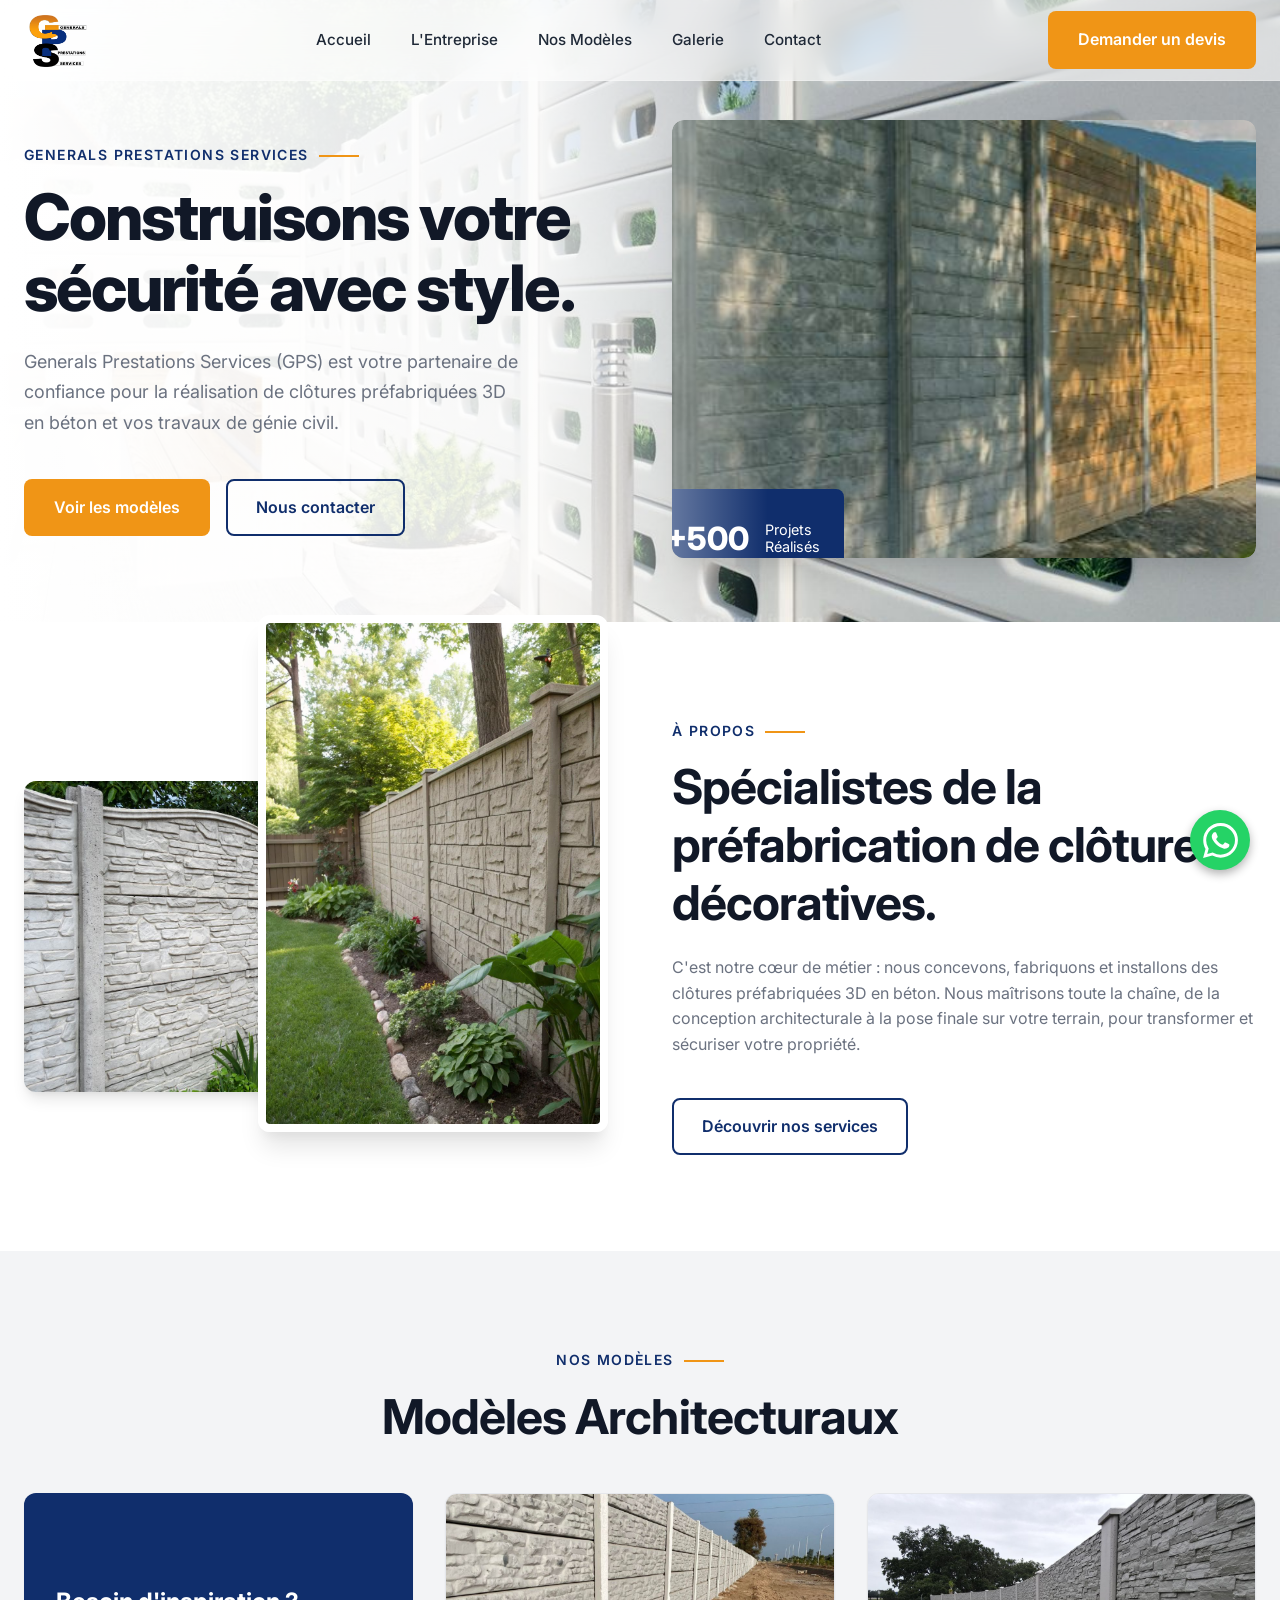
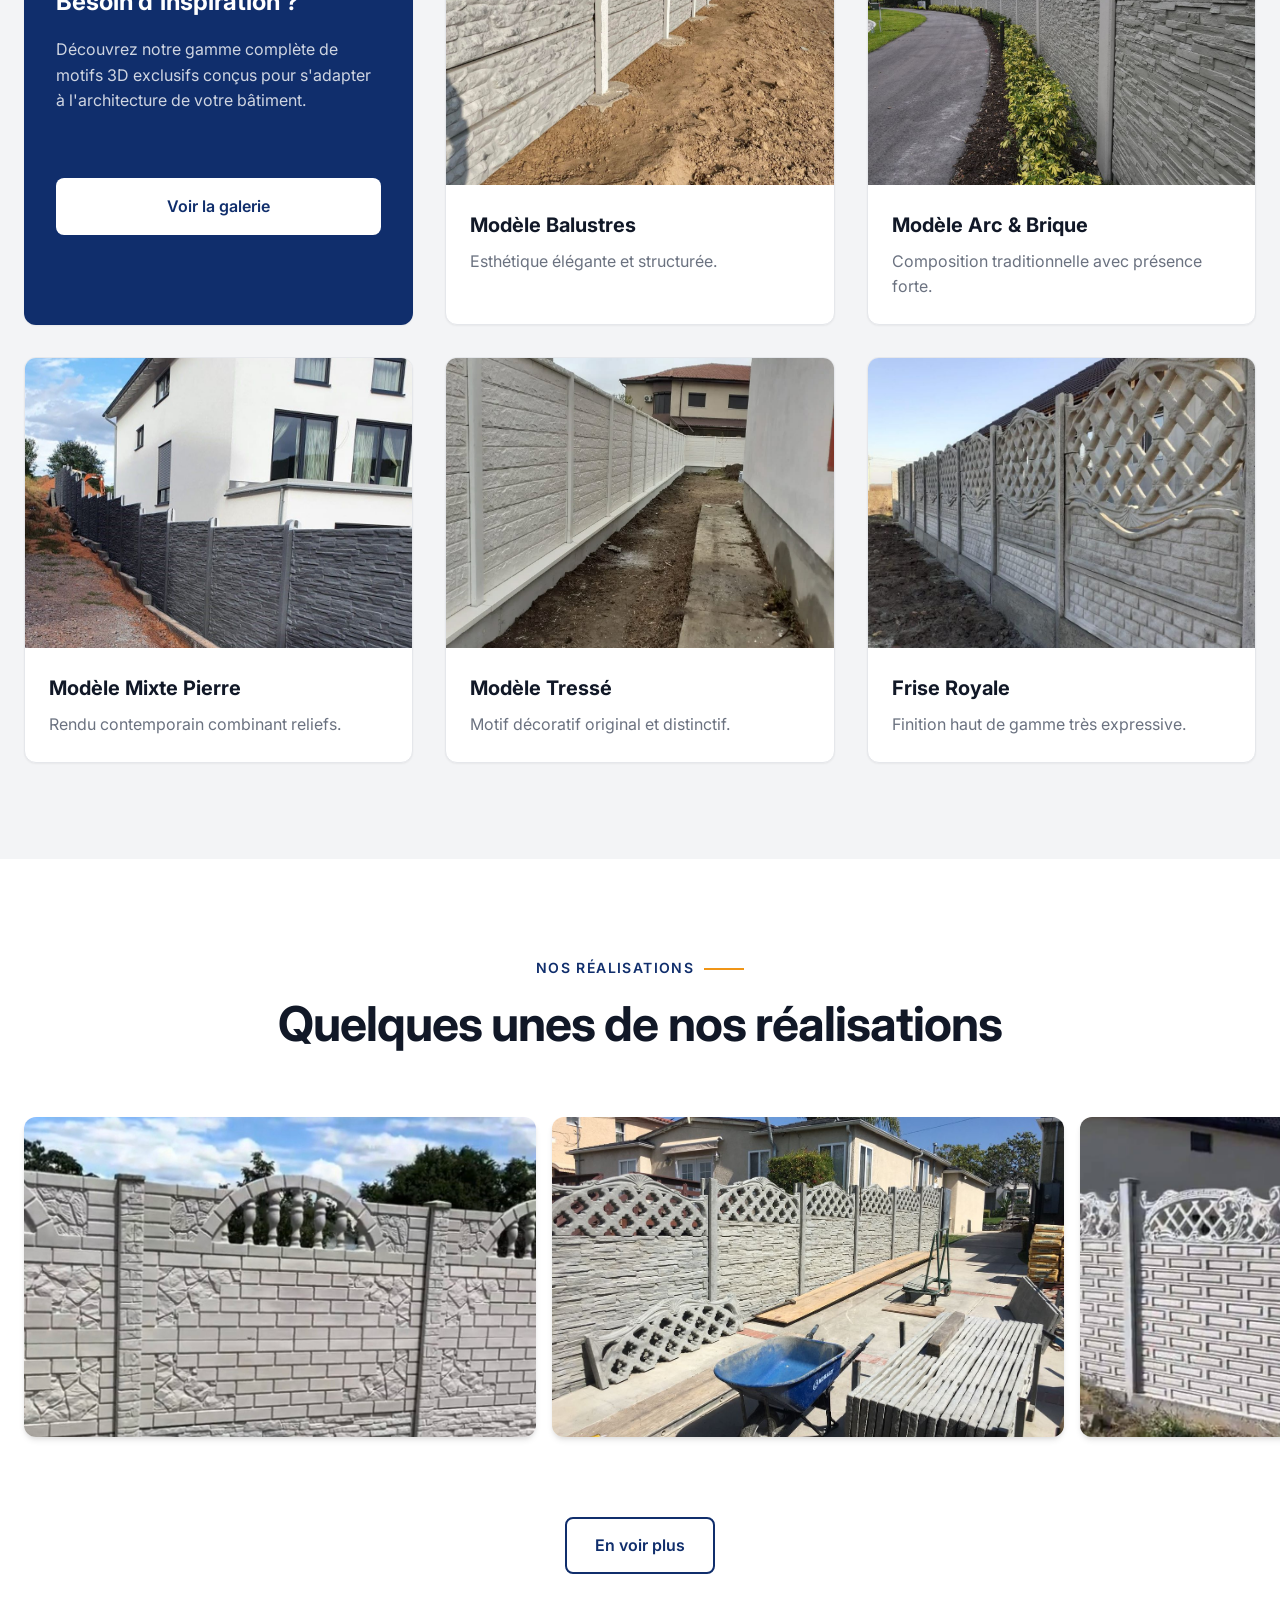
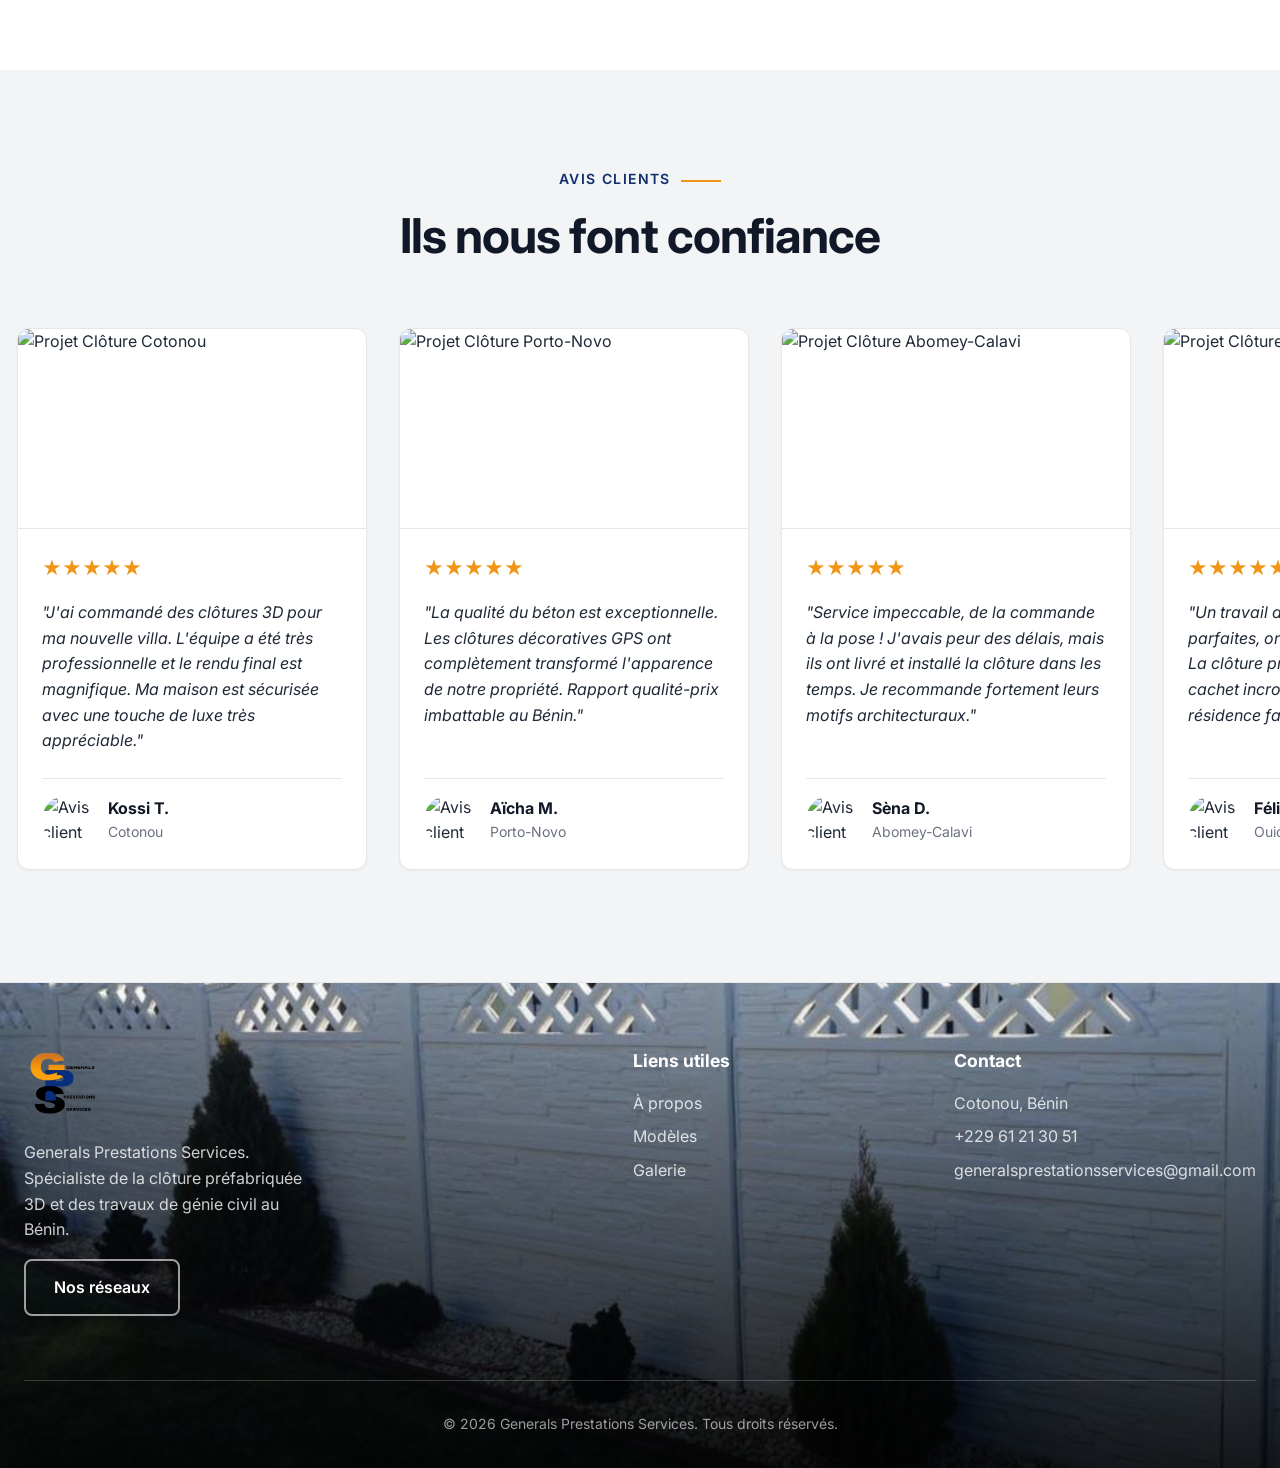
==== commit f12207f6: "feat: design ultra premium, avis clients avec slider hybride, formulaire contact whatsapp" ====
--- a/index.html
+++ b/index.html
@@ -2,666 +2,489 @@
 <html lang="fr">
 <head>
   <meta charset="UTF-8">
-  <meta name="viewport" content="width=device-width, initial-scale=1.0">
-  <meta name="description" content="Generals Prestations Services — Leader de la production et vente de clôtures préfabriquées 3D au Bénin. Qualité, durabilité et design moderne pour sécuriser votre propriété.">
-  <meta name="keywords" content="clôtures préfabriquées, clôtures 3D, Bénin, construction, sécurité, GPS, Generals Prestations Services">
-  <meta name="author" content="Generals Prestations Services">
-  <title>Generals Prestations Services | Clôtures Préfabriquées 3D au Bénin</title>
+  <meta name="viewport" content="width=device-width, initial-scale=1.0, viewport-fit=cover">
+  <meta name="description" content="Generals Prestations Services — Conception et réalisation de clôtures préfabriquées 3D en béton au Bénin.">
+  <title>Generals Prestations Services | BTP & Clôtures 3D</title>
+  
   <link rel="preconnect" href="https://fonts.googleapis.com">
   <link rel="preconnect" href="https://fonts.gstatic.com" crossorigin>
-  <link href="https://fonts.googleapis.com/css2?family=Inter:wght@300;400;500;600;700;800;900&display=swap" rel="stylesheet">
+  <link href="https://fonts.googleapis.com/css2?family=Inter:wght@400;500;600;700;800&display=swap" rel="stylesheet">
+  
   <link rel="stylesheet" href="style.css">
 </head>
 <body>
 
   <!-- =============== NAVBAR =============== -->
-<!-- =============== NAVBAR =============== -->
   <nav class="navbar" id="navbar">
     <div class="container nav-container">
-      <a href="#" class="nav-logo" id="nav-logo">
-        <img src="assets/logo-gps.png" alt="Logo Generals Prestations Services" class="nav-logo-img">
-      </a>
-      <ul class="nav-links" id="nav-links">
+      <a href="#" class="nav-logo"><img src="assets/logo-gps.png" alt="Logo Generals Prestations Services"></a>
+      
+      <ul class="nav-links">
         <li><a href="#accueil" class="nav-link">Accueil</a></li>
-        <li><a href="#modeles" class="nav-link">Modèles</a></li>
-        <li><a href="#comment-ca-marche" class="nav-link">Comment ça marche</a></li>
-
-        <li><a href="#tarifs" class="nav-link">Tarifs</a></li>
-        <li><a href="#temoignages" class="nav-link">Témoignages</a></li>
-        <li><a href="#" class="nav-link nav-link--cta" data-open-modal="contact-modal">Nous Contacter</a></li>
+        <li><a href="#entreprise" class="nav-link">L'Entreprise</a></li>
+        <li><a href="#modeles" class="nav-link">Nos Modèles</a></li>
+        <li><a href="#galerie" class="nav-link">Galerie</a></li>
+        <li><a href="#" class="nav-link contact-trigger">Contact</a></li>
       </ul>
-      <button class="nav-toggle" id="nav-toggle" aria-label="Ouvrir le menu de navigation">
-        <span class="hamburger-line"></span>
-        <span class="hamburger-line"></span>
-        <span class="hamburger-line"></span>
-      </button>
+      
+      <a href="#" class="btn btn-primary nav-cta contact-trigger">Demander un devis</a>
+      
+      <button class="nav-toggle" id="nav-toggle" aria-label="Menu">☰</button>
     </div>
   </nav>
 
+  <!-- Mobile Menu -->
+  <div class="mobile-menu" id="mobile-menu">
+    <a href="#accueil" class="mobile-nav-link">Accueil</a>
+    <a href="#entreprise" class="mobile-nav-link">L'Entreprise</a>
+    <a href="#modeles" class="mobile-nav-link">Nos Modèles</a>
+    <a href="#galerie" class="mobile-nav-link">Galerie</a>
+    <a href="#" class="mobile-nav-link contact-trigger">Contact</a>
+  </div>
+
   <!-- =============== HERO =============== -->
-  <section class="hero" id="accueil">
-    <div class="hero-slideshow" id="hero-slideshow">
-      <div class="hero-slide active" style="background-image: url('assets/hero-slides/media__1791064927196.jpg')"></div>
-      <div class="hero-slide" style="background-image: url('assets/hero-slides/media__1791064927218.jpg')"></div>
-      <div class="hero-slide" style="background-image: url('assets/hero-slides/media__1791064927245.jpg')"></div>
-      <div class="hero-slide" style="background-image: url('assets/hero-slides/media__1791064927258.jpg')"></div>
-      <div class="hero-slide" style="background-image: url('assets/hero-slides/media__1791064927261.jpg')"></div>
-    </div>
-    <div class="hero-bg-overlay"></div>
-    <div class="hero-particles" id="hero-particles"></div>
+  <section class="hero" id="accueil" style="background-image: url('Catalogue%202/image1.jpg'); background-size: cover; background-position: center;">
+    <!-- Overlay to ensure text readability -->
+    <div class="hero-overlay-solid"></div>
     <div class="container hero-container">
-      <div class="hero-content">
-        <span class="hero-badge">CLÔTURES PRÉFABRIQUÉES 3D • BÉNIN</span>
-        <h1 class="hero-title">
-          Votre propriété mérite mieux qu’une simple clôture.
-        </h1>
-        <p class="hero-subtitle">
-          Des clôtures décoratives 3D en béton conçues pour sécuriser, structurer et valoriser vos extérieurs.
-        </p>
-        <div class="hero-cta-group">
-          <a href="#" class="btn btn-primary" id="hero-cta-primary" data-open-modal="contact-modal">
-            OBTENIR MON DEVIS
-            <span class="btn-arrow">→</span>
-          </a>
-          <a href="#modeles" class="btn btn-secondary" id="hero-cta-secondary">
-            VOIR NOS MODÈLES
-          </a>
-        </div>
-        <div class="hero-stats">
-          <div class="hero-stat">
-            <span class="hero-stat-number" data-target="500">0</span>
-            <span class="hero-stat-label">Projets réalisés</span>
-          </div>
-          <div class="hero-stat">
-            <span class="hero-stat-number" data-target="98">0</span>
-            <span class="hero-stat-label">% Satisfaction</span>
-          </div>
-          <div class="hero-stat">
-            <span class="hero-stat-number" data-target="10">0</span>
-            <span class="hero-stat-label">Ans d'expérience</span>
-          </div>
-        </div>
-      </div>
-    </div>
-    <div class="hero-scroll-indicator" id="hero-scroll-indicator">
-      <span class="scroll-text">Défiler</span>
-      <span class="scroll-arrow">↓</span>
+      <div class="hero-content reveal">
+        <span class="section-tag">Generals Prestations Services</span>
+        <h1 class="title-xl" style="margin-bottom: 1.5rem;">Construisons votre<br>sécurité avec style.</h1>
+        <p class="text-lead" style="margin-bottom: 2.5rem; max-width: 500px;">Generals Prestations Services (GPS) est votre partenaire de confiance pour la réalisation de clôtures préfabriquées 3D en béton et vos travaux de génie civil.</p>
+        <div style="display: flex; gap: 1rem;">
+          <a href="#modeles" class="btn btn-primary">Voir les modèles</a>
+          <a href="#" class="btn btn-outline contact-trigger">Nous contacter</a>
+        </div>
+      </div>
+      
+      <div class="hero-image-wrapper reveal delay-200">
+        <div class="hero-right-slideshow" id="hero-right-slider">
+          <img src="Catalogue%202/entete1.jpg" class="right-slide active" alt="Entête 1">
+          <img src="Catalogue%202/entete2.jpg%20.jpg" class="right-slide" alt="Entête 2">
+          <img src="Catalogue%202/entete3.jpg" class="right-slide" alt="Entête 3">
+          <img src="Catalogue%202/entete4.jpg" class="right-slide" alt="Entête 4">
+        </div>
+        
+        <div class="hero-floating-card">
+          <div style="font-size: 2rem; font-weight: 800;">+500</div>
+          <div style="font-size: 0.9rem; line-height: 1.2;">Projets<br>Réalisés</div>
+        </div>
+      </div>
     </div>
   </section>
 
-  <!-- =============== NOS RÉALISATIONS / GALERIE =============== -->
-  <section class="section catalog-section" id="modeles">
+  <!-- =============== ABOUT =============== -->
+  <section class="section" id="entreprise">
+    <div class="container about-grid">
+      <div class="about-images reveal">
+        <img src="Catalogue%202/apropos1%20(1).jpg" alt="Chantier GPS" class="img-main" loading="lazy">
+        <img src="Catalogue%202/apropos2.jpg" alt="Détail clôture" class="img-offset" loading="lazy">
+      </div>
+      
+      <div class="about-text reveal delay-200">
+        <span class="section-tag">À propos</span>
+        <h2 class="title-lg" style="margin-bottom: 1.5rem;">Spécialistes de la préfabrication de clôtures décoratives.</h2>
+        <p class="text-body" style="margin-bottom: 2.5rem;">C'est notre cœur de métier : nous concevons, fabriquons et installons des clôtures préfabriquées 3D en béton. Nous maîtrisons toute la chaîne, de la conception architecturale à la pose finale sur votre terrain, pour transformer et sécuriser votre propriété.</p>
+          <a href="#" class="btn btn-outline contact-trigger">Découvrir nos services</a>
+      </div>
+    </div>
+  </section>
+
+  <!-- =============== FEATURED MODELS =============== -->
+  <section class="section featured" id="modeles">
     <div class="container">
-      <div class="section-header">
-        <span class="section-tag">Notre Collection</span>
-        <h2 class="section-title">Modèles Architecturaux</h2>
-        <p class="section-subtitle">Découvrez notre gamme de clôtures décoratives 3D, conçues pour s'intégrer parfaitement à votre environnement.</p>
-      </div>
-      <div class="catalog-list">
-        <!-- Modèle 1 -->
-        <div class="catalog-item" id="gallery-1">
-          <div class="catalog-image gallery-item-trigger" data-caption="Modèle avec balustres — Clôture 3D">
-            <img src="assets/cloture-1.jpg" alt="Clôture préfabriquée modèle avec balustres" loading="lazy">
-          </div>
-          <div class="catalog-content">
-            <div class="catalog-label">Modèle Balustres</div>
-            <h3 class="catalog-title">L'Élégance Classique</h3>
-            <p class="catalog-desc">Un motif intégrant des balustres traditionnels pour une allure majestueuse et intemporelle.</p>
-            <a href="#" class="btn btn-outline" data-open-modal="contact-modal">Demander ce modèle</a>
-          </div>
-        </div>
-        <!-- Modèle 2 -->
-        <div class="catalog-item" id="gallery-2">
-          <div class="catalog-image gallery-item-trigger" data-caption="Modèle Arc et Brique — Clôture 3D">
-            <img src="assets/cloture-2.jpg" alt="Clôture préfabriquée modèle arc et brique" loading="lazy">
-          </div>
-          <div class="catalog-content">
-            <div class="catalog-label">Modèle Arc & Brique</div>
-            <h3 class="catalog-title">Structure et Harmonie</h3>
-            <p class="catalog-desc">Une composition texturée évoquant la brique apparente sublimée par des arcs délicats.</p>
-            <a href="#" class="btn btn-outline" data-open-modal="contact-modal">Demander ce modèle</a>
-          </div>
-        </div>
-        <!-- Modèle 3 -->
-        <div class="catalog-item" id="gallery-3">
-          <div class="catalog-image gallery-item-trigger" data-caption="Modèle Mixte Brique et Pierre — Clôture 3D">
-            <img src="assets/cloture-3.jpg" alt="Clôture préfabriquée modèle mixte" loading="lazy">
-          </div>
-          <div class="catalog-content">
-            <div class="catalog-label">Modèle Mixte Pierre</div>
-            <h3 class="catalog-title">Le Caractère Brut</h3>
-            <p class="catalog-desc">L'association de la pierre et de la brique pour un rendu naturel et protecteur.</p>
-            <a href="#" class="btn btn-outline" data-open-modal="contact-modal">Demander ce modèle</a>
-          </div>
-        </div>
-        <!-- Modèle 4 -->
-        <div class="catalog-item" id="gallery-4">
-          <div class="catalog-image gallery-item-trigger" data-caption="Modèle Tressé Blanc — Design moderne">
-            <img src="assets/cloture-4.jpg" alt="Clôture préfabriquée modèle tressé" loading="lazy">
-          </div>
-          <div class="catalog-content">
-            <div class="catalog-label">Modèle Tressé</div>
-            <h3 class="catalog-title">L'Esthétique Contemporaine</h3>
-            <p class="catalog-desc">Un motif tressé moderne apportant dynamisme et légèreté visuelle à votre propriété.</p>
-            <a href="#" class="btn btn-outline" data-open-modal="contact-modal">Demander ce modèle</a>
-          </div>
-        </div>
-        <!-- Modèle 5 -->
-        <div class="catalog-item" id="gallery-5">
-          <div class="catalog-image gallery-item-trigger" data-caption="Modèle avec frise décorative — Clôture 3D">
-            <img src="assets/cloture-5.jpg" alt="Clôture préfabriquée modèle frise" loading="lazy">
-          </div>
-          <div class="catalog-content">
-            <div class="catalog-label">Modèle Frise Royale</div>
-            <h3 class="catalog-title">Le Raffinement Ultime</h3>
-            <p class="catalog-desc">Une finition supérieure couronnée d'une frise décorative pour les résidences de prestige.</p>
-            <a href="#" class="btn btn-outline" data-open-modal="contact-modal">Demander ce modèle</a>
+      <div class="reveal" style="text-align: center;">
+        <span class="section-tag">Nos modèles</span>
+        <h2 class="title-lg">Modèles Architecturaux</h2>
+      </div>
+      
+      <div class="featured-grid">
+        <!-- Solid Blue Card -->
+        <div class="card card-blue reveal">
+          <h3 class="card-title">Besoin d'inspiration ?</h3>
+          <p>Découvrez notre gamme complète de motifs 3D exclusifs conçus pour s'adapter à l'architecture de votre bâtiment.</p>
+          <a href="#galerie" class="btn btn-white" style="align-self: flex-start; max-width: none; color: var(--c-primary); background: white;">Voir la galerie</a>
+        </div>
+        
+        <div class="card reveal delay-100">
+          <img src="Catalogue%202/a3ae2917ea18633ed5f9cbd4299bae73.jpg" class="card-img model-trigger" alt="Modèle Balustres" loading="lazy" style="cursor: pointer;">
+          <div class="card-content">
+            <h3 class="card-title">Modèle Balustres</h3>
+            <p class="text-body">Esthétique élégante et structurée.</p>
+          </div>
+        </div>
+        
+        <div class="card reveal delay-200">
+          <img src="Catalogue%202/dc21aa13fc6b1ff0f33e8a939a3d5a94.jpg" class="card-img model-trigger" alt="Modèle Arc" loading="lazy" style="cursor: pointer;">
+          <div class="card-content">
+            <h3 class="card-title">Modèle Arc & Brique</h3>
+            <p class="text-body">Composition traditionnelle avec présence forte.</p>
+          </div>
+        </div>
+
+        <div class="card reveal">
+          <img src="Catalogue%202/1c47a2d5dd9d1c1f57262ceb048e1598.jpg" class="card-img model-trigger" alt="Modèle Mixte" loading="lazy" style="cursor: pointer;">
+          <div class="card-content">
+            <h3 class="card-title">Modèle Mixte Pierre</h3>
+            <p class="text-body">Rendu contemporain combinant reliefs.</p>
+          </div>
+        </div>
+
+        <div class="card reveal delay-100">
+          <img src="Catalogue%201/7d865f6038ffd629a439b2d85060d0ba.jpg" class="card-img model-trigger" alt="Modèle Tressé" loading="lazy" style="cursor: pointer;">
+          <div class="card-content">
+            <h3 class="card-title">Modèle Tressé</h3>
+            <p class="text-body">Motif décoratif original et distinctif.</p>
+          </div>
+        </div>
+
+        <div class="card reveal delay-200">
+          <img src="Catalogue%201/405d8053b51b3b51fa4766822c4c070f.jpg" class="card-img model-trigger" alt="Frise" loading="lazy" style="cursor: pointer;">
+          <div class="card-content">
+            <h3 class="card-title">Frise Royale</h3>
+            <p class="text-body">Finition haut de gamme très expressive.</p>
           </div>
         </div>
       </div>
     </div>
   </section>
 
-  <!-- =============== POURQUOI NOUS CHOISIR =============== -->
-  <section class="section features-section" id="avantages">
+  <!-- =============== GALLERY (Horizontal Slider) =============== -->
+  <section class="section gallery-section" id="galerie">
+    <div class="container reveal">
+      <span class="section-tag">Nos Réalisations</span>
+      <h2 class="title-lg" style="margin-bottom: 2rem;">Quelques unes de nos réalisations</h2>
+    </div>
+    
+    <div class="gallery-slider reveal delay-100">
+      <div class="gallery-slide" style="margin-left: max(1.5rem, calc((100vw - 1280px) / 2));"><img src="Catalogue%201/cloture-1.jpg" alt="Installation 1" loading="lazy" class="gallery-trigger" style="cursor: pointer;"></div>
+      <div class="gallery-slide"><img src="Catalogue%202/585162d1ed43480965e025c587f18c16.jpg" alt="Installation 2" loading="lazy" class="gallery-trigger" style="cursor: pointer;"></div>
+      <div class="gallery-slide"><img src="Catalogue%201/cloture-2.jpg" alt="Installation 3" loading="lazy" class="gallery-trigger" style="cursor: pointer;"></div>
+      <div class="gallery-slide"><img src="Catalogue%201/cloture-3.jpg" alt="Installation 4" loading="lazy" class="gallery-trigger" style="cursor: pointer;"></div>
+      <div class="gallery-slide"><img src="Catalogue%201/cloture-4.jpg" alt="Installation 5" loading="lazy" class="gallery-trigger" style="cursor: pointer;"></div>
+      <div class="gallery-slide"><img src="Catalogue%201/photo4.jpg" alt="Installation 6" loading="lazy" class="gallery-trigger" style="cursor: pointer;"></div>
+      <div class="gallery-slide"><img src="Catalogue%201/photo5.jpg" alt="Installation 7" loading="lazy" class="gallery-trigger" style="cursor: pointer;"></div>
+      <div class="gallery-slide" style="margin-right: max(1.5rem, calc((100vw - 1280px) / 2));"><img src="Catalogue%201/photo6.jpg" alt="Installation 8" loading="lazy" class="gallery-trigger" style="cursor: pointer;"></div>
+    </div>
+    
+    <div style="text-align: center; margin-top: 3rem;">
+      <a href="https://www.tiktok.com/@generals.prestati5?_r=1&_t=ZS-9AIy2JhXT7d" target="_blank" rel="noopener noreferrer" class="btn btn-outline">En voir plus</a>
+    </div>
+  </section>
+
+  <!-- =============== TESTIMONIALS (Avis Clients Ultra Premium) =============== -->
+  <section class="section" id="avis-clients" style="background-color: var(--c-gray-100); overflow: hidden;">
     <div class="container">
-      <div class="section-header">
-        <span class="section-tag">Nos avantages</span>
-        <h2 class="section-title">Pourquoi choisir Generals Prestations Services ?</h2>
-        <p class="section-subtitle">Qualité · Fiabilité · Service Professionnel au Bénin</p>
-      </div>
-      <div class="features-grid">
-        <!-- Feature 1 -->
-        <div class="feature-card" id="feature-1">
-          <div class="feature-icon-wrapper">
-            <svg class="feature-icon" viewBox="0 0 48 48" fill="none" xmlns="http://www.w3.org/2000/svg" aria-hidden="true">
-              <path d="M24 4L4 14v20l20 10 20-10V14L24 4z" stroke="currentColor" stroke-width="2" stroke-linejoin="round"/>
-              <path d="M4 14l20 10 20-10M24 44V24" stroke="currentColor" stroke-width="2" stroke-linejoin="round"/>
-            </svg>
-          </div>
-          <h3 class="feature-title">Design Moderne &amp; Élégant</h3>
-          <p class="feature-desc">Motifs 3D exclusifs : Modèle Pierre, Modèle Diamant et bien d'autres designs contemporains pour sublimer votre propriété.</p>
-        </div>
-        <!-- Feature 2 -->
-        <div class="feature-card" id="feature-2">
-          <div class="feature-icon-wrapper">
-            <svg class="feature-icon" viewBox="0 0 48 48" fill="none" xmlns="http://www.w3.org/2000/svg" aria-hidden="true">
-              <rect x="8" y="18" width="32" height="26" rx="2" stroke="currentColor" stroke-width="2"/>
-              <path d="M16 18V12a8 8 0 1116 0v6" stroke="currentColor" stroke-width="2" stroke-linecap="round"/>
-              <circle cx="24" cy="32" r="4" stroke="currentColor" stroke-width="2"/>
-              <path d="M24 36v4" stroke="currentColor" stroke-width="2" stroke-linecap="round"/>
-            </svg>
-          </div>
-          <h3 class="feature-title">Anti-Intrusion &amp; Durable</h3>
-          <p class="feature-desc">Sécurité maximale grâce à des panneaux en béton armé ultra résistant. Une barrière infranchissable qui dure des décennies.</p>
-        </div>
-        <!-- Feature 3 -->
-        <div class="feature-card" id="feature-3">
-          <div class="feature-icon-wrapper">
-            <svg class="feature-icon" viewBox="0 0 48 48" fill="none" xmlns="http://www.w3.org/2000/svg" aria-hidden="true">
-              <circle cx="24" cy="24" r="20" stroke="currentColor" stroke-width="2"/>
-              <path d="M24 12v12l8 8" stroke="currentColor" stroke-width="2" stroke-linecap="round" stroke-linejoin="round"/>
-            </svg>
-          </div>
-          <h3 class="feature-title">Installation Rapide en 48H</h3>
-          <p class="feature-desc">Notre équipe professionnelle installe votre clôture en un temps record. Pas de longs travaux de maçonnerie, résultat immédiat.</p>
-        </div>
-        <!-- Feature 4 -->
-        <div class="feature-card" id="feature-4">
-          <div class="feature-icon-wrapper">
-            <svg class="feature-icon" viewBox="0 0 48 48" fill="none" xmlns="http://www.w3.org/2000/svg" aria-hidden="true">
-              <path d="M24 4l6 12h14l-11 8 4 14-13-9-13 9 4-14L4 16h14l6-12z" stroke="currentColor" stroke-width="2" stroke-linejoin="round"/>
-            </svg>
-          </div>
-          <h3 class="feature-title">Béton Armé Ultra Résistant</h3>
-          <p class="feature-desc">Matériaux de première qualité, produits dans nos ateliers au Bénin. Résistance aux intempéries et au temps garantie.</p>
-        </div>
-        <!-- Feature 5 -->
-        <div class="feature-card" id="feature-5">
-          <div class="feature-icon-wrapper">
-            <svg class="feature-icon" viewBox="0 0 48 48" fill="none" xmlns="http://www.w3.org/2000/svg" aria-hidden="true">
-              <circle cx="24" cy="20" r="8" stroke="currentColor" stroke-width="2"/>
-              <path d="M24 28v4M18 36h12" stroke="currentColor" stroke-width="2" stroke-linecap="round"/>
-              <path d="M12 42c0-6.627 5.373-12 12-12s12 5.373 12 12" stroke="currentColor" stroke-width="2" stroke-linecap="round"/>
-              <path d="M20 18l3 3 6-6" stroke="currentColor" stroke-width="2" stroke-linecap="round" stroke-linejoin="round"/>
-            </svg>
-          </div>
-          <h3 class="feature-title">Meilleur Prix du Marché</h3>
-          <p class="feature-desc">Un rapport qualité-prix imbattable. Production locale, pas d'intermédiaire. Livraison et installation partout au Bénin.</p>
+      <div class="reveal" style="text-align: center;">
+        <span class="section-tag">Avis Clients</span>
+        <h2 class="title-lg">Ils nous font confiance</h2>
+      </div>
+      
+      <div class="testimonials-marquee-container reveal delay-100" id="testimonials-container">
+        <div class="testimonials-marquee-track" id="testimonials-track">
+          <!-- ORIGINAL SET OF 6 -->
+          <div class="testimonial-card">
+            <img src="avis%20clients/45e2a11aec1482d05935fef3e4b47025.jpg" alt="Projet Clôture Cotonou" class="testimonial-project-img" loading="lazy">
+            <div class="testimonial-content">
+              <div class="testimonial-stars">★★★★★</div>
+              <p class="testimonial-text">"J'ai commandé des clôtures 3D pour ma nouvelle villa. L'équipe a été très professionnelle et le rendu final est magnifique. Ma maison est sécurisée avec une touche de luxe très appréciable."</p>
+              <div class="testimonial-footer">
+                <img src="avis%20clients/avatar/789e3c79419d714d1623d04c05213a05.jpg" alt="Avis client Kossi" class="testimonial-avatar" loading="lazy">
+                <div>
+                  <div class="testimonial-name">Kossi T.</div>
+                  <div class="testimonial-city">Cotonou</div>
+                </div>
+              </div>
+            </div>
+          </div>
+          
+          <div class="testimonial-card">
+            <img src="avis%20clients/8945dc18b3a597184b7ee991b565fc72.jpg" alt="Projet Clôture Porto-Novo" class="testimonial-project-img" loading="lazy">
+            <div class="testimonial-content">
+              <div class="testimonial-stars">★★★★★</div>
+              <p class="testimonial-text">"La qualité du béton est exceptionnelle. Les clôtures décoratives GPS ont complètement transformé l'apparence de notre propriété. Rapport qualité-prix imbattable au Bénin."</p>
+              <div class="testimonial-footer">
+                <img src="avis%20clients/avatar/88bb53f26dbdc8136f9384cc450128a3.jpg" alt="Avis client Aïcha" class="testimonial-avatar" loading="lazy">
+                <div>
+                  <div class="testimonial-name">Aïcha M.</div>
+                  <div class="testimonial-city">Porto-Novo</div>
+                </div>
+              </div>
+            </div>
+          </div>
+
+          <div class="testimonial-card">
+            <img src="avis%20clients/a39466add378f6068ba4bd8b3d1769b4.jpg" alt="Projet Clôture Abomey-Calavi" class="testimonial-project-img" loading="lazy">
+            <div class="testimonial-content">
+              <div class="testimonial-stars">★★★★★</div>
+              <p class="testimonial-text">"Service impeccable, de la commande à la pose ! J'avais peur des délais, mais ils ont livré et installé la clôture dans les temps. Je recommande fortement leurs motifs architecturaux."</p>
+              <div class="testimonial-footer">
+                <img src="avis%20clients/avatar/a1204e0170e61fdf2a5af9b35c700935.jpg" alt="Avis client Sèna" class="testimonial-avatar" loading="lazy">
+                <div>
+                  <div class="testimonial-name">Sèna D.</div>
+                  <div class="testimonial-city">Abomey-Calavi</div>
+                </div>
+              </div>
+            </div>
+          </div>
+
+          <div class="testimonial-card">
+            <img src="avis%20clients/b419dc879b2caaaa558a649657293b4c.jpg" alt="Projet Clôture Ouidah" class="testimonial-project-img" loading="lazy">
+            <div class="testimonial-content">
+              <div class="testimonial-stars">★★★★★</div>
+              <p class="testimonial-text">"Un travail d'orfèvre. Les finitions sont parfaites, on sent vraiment l'expertise. La clôture préfabriquée donne un cachet incroyable et sécurisant à notre résidence familiale."</p>
+              <div class="testimonial-footer">
+                <img src="avis%20clients/avatar/cfd35b79d09bea93a72ece0df8f7f89c.jpg" alt="Avis client Félicien" class="testimonial-avatar" loading="lazy">
+                <div>
+                  <div class="testimonial-name">Félicien A.</div>
+                  <div class="testimonial-city">Ouidah</div>
+                </div>
+              </div>
+            </div>
+          </div>
+
+          <div class="testimonial-card">
+            <img src="avis%20clients/e0ec92a0f2700917f58881c7819751ac.jpg" alt="Projet Clôture Bohicon" class="testimonial-project-img" loading="lazy">
+            <div class="testimonial-content">
+              <div class="testimonial-stars">★★★★★</div>
+              <p class="testimonial-text">"Très satisfait de ma clôture. Résistance et esthétique sont au rendez-vous. C'est l'entreprise qu'il faut pour vos travaux d'embellissement extérieur au Bénin."</p>
+              <div class="testimonial-footer">
+                <img src="avis%20clients/avatar/f5b48dd7919a121eea5dba25faf7dd47.jpg" alt="Avis client Mahougnon" class="testimonial-avatar" loading="lazy">
+                <div>
+                  <div class="testimonial-name">Mahougnon K.</div>
+                  <div class="testimonial-city">Bohicon</div>
+                </div>
+              </div>
+            </div>
+          </div>
+
+          <div class="testimonial-card">
+            <img src="avis%20clients/e98e458f5d383aad2c471319ea375db4.jpg" alt="Projet Clôture Parakou" class="testimonial-project-img" loading="lazy">
+            <div class="testimonial-content">
+              <div class="testimonial-stars">★★★★★</div>
+              <p class="testimonial-text">"Des professionnels à l'écoute de nos besoins. Ils ont su me conseiller le meilleur modèle pour mon terrain. L'installation a été rapide, propre et le résultat est sans appel."</p>
+              <div class="testimonial-footer">
+                <img src="avis%20clients/avatar/f90e1ac9e5f0ba68f8f800de051eec57.jpg" alt="Avis client Gbêtondji" class="testimonial-avatar" loading="lazy">
+                <div>
+                  <div class="testimonial-name">Gbêtondji H.</div>
+                  <div class="testimonial-city">Parakou</div>
+                </div>
+              </div>
+            </div>
+          </div>
+
+          <!-- DUPLICATED SET OF 6 (For seamless infinite marquee) -->
+          <div class="testimonial-card">
+            <img src="avis%20clients/45e2a11aec1482d05935fef3e4b47025.jpg" alt="Projet Clôture Cotonou" class="testimonial-project-img" loading="lazy">
+            <div class="testimonial-content">
+              <div class="testimonial-stars">★★★★★</div>
+              <p class="testimonial-text">"J'ai commandé des clôtures 3D pour ma nouvelle villa. L'équipe a été très professionnelle et le rendu final est magnifique. Ma maison est sécurisée avec une touche de luxe très appréciable."</p>
+              <div class="testimonial-footer">
+                <img src="avis%20clients/avatar/789e3c79419d714d1623d04c05213a05.jpg" alt="Avis client Kossi" class="testimonial-avatar" loading="lazy">
+                <div>
+                  <div class="testimonial-name">Kossi T.</div>
+                  <div class="testimonial-city">Cotonou</div>
+                </div>
+              </div>
+            </div>
+          </div>
+          
+          <div class="testimonial-card">
+            <img src="avis%20clients/8945dc18b3a597184b7ee991b565fc72.jpg" alt="Projet Clôture Porto-Novo" class="testimonial-project-img" loading="lazy">
+            <div class="testimonial-content">
+              <div class="testimonial-stars">★★★★★</div>
+              <p class="testimonial-text">"La qualité du béton est exceptionnelle. Les clôtures décoratives GPS ont complètement transformé l'apparence de notre propriété. Rapport qualité-prix imbattable au Bénin."</p>
+              <div class="testimonial-footer">
+                <img src="avis%20clients/avatar/88bb53f26dbdc8136f9384cc450128a3.jpg" alt="Avis client Aïcha" class="testimonial-avatar" loading="lazy">
+                <div>
+                  <div class="testimonial-name">Aïcha M.</div>
+                  <div class="testimonial-city">Porto-Novo</div>
+                </div>
+              </div>
+            </div>
+          </div>
+
+          <div class="testimonial-card">
+            <img src="avis%20clients/a39466add378f6068ba4bd8b3d1769b4.jpg" alt="Projet Clôture Abomey-Calavi" class="testimonial-project-img" loading="lazy">
+            <div class="testimonial-content">
+              <div class="testimonial-stars">★★★★★</div>
+              <p class="testimonial-text">"Service impeccable, de la commande à la pose ! J'avais peur des délais, mais ils ont livré et installé la clôture dans les temps. Je recommande fortement leurs motifs architecturaux."</p>
+              <div class="testimonial-footer">
+                <img src="avis%20clients/avatar/a1204e0170e61fdf2a5af9b35c700935.jpg" alt="Avis client Sèna" class="testimonial-avatar" loading="lazy">
+                <div>
+                  <div class="testimonial-name">Sèna D.</div>
+                  <div class="testimonial-city">Abomey-Calavi</div>
+                </div>
+              </div>
+            </div>
+          </div>
+
+          <div class="testimonial-card">
+            <img src="avis%20clients/b419dc879b2caaaa558a649657293b4c.jpg" alt="Projet Clôture Ouidah" class="testimonial-project-img" loading="lazy">
+            <div class="testimonial-content">
+              <div class="testimonial-stars">★★★★★</div>
+              <p class="testimonial-text">"Un travail d'orfèvre. Les finitions sont parfaites, on sent vraiment l'expertise. La clôture préfabriquée donne un cachet incroyable et sécurisant à notre résidence familiale."</p>
+              <div class="testimonial-footer">
+                <img src="avis%20clients/avatar/cfd35b79d09bea93a72ece0df8f7f89c.jpg" alt="Avis client Félicien" class="testimonial-avatar" loading="lazy">
+                <div>
+                  <div class="testimonial-name">Félicien A.</div>
+                  <div class="testimonial-city">Ouidah</div>
+                </div>
+              </div>
+            </div>
+          </div>
+
+          <div class="testimonial-card">
+            <img src="avis%20clients/e0ec92a0f2700917f58881c7819751ac.jpg" alt="Projet Clôture Bohicon" class="testimonial-project-img" loading="lazy">
+            <div class="testimonial-content">
+              <div class="testimonial-stars">★★★★★</div>
+              <p class="testimonial-text">"Très satisfait de ma clôture. Résistance et esthétique sont au rendez-vous. C'est l'entreprise qu'il faut pour vos travaux d'embellissement extérieur au Bénin."</p>
+              <div class="testimonial-footer">
+                <img src="avis%20clients/avatar/f5b48dd7919a121eea5dba25faf7dd47.jpg" alt="Avis client Mahougnon" class="testimonial-avatar" loading="lazy">
+                <div>
+                  <div class="testimonial-name">Mahougnon K.</div>
+                  <div class="testimonial-city">Bohicon</div>
+                </div>
+              </div>
+            </div>
+          </div>
+
+          <div class="testimonial-card">
+            <img src="avis%20clients/e98e458f5d383aad2c471319ea375db4.jpg" alt="Projet Clôture Parakou" class="testimonial-project-img" loading="lazy">
+            <div class="testimonial-content">
+              <div class="testimonial-stars">★★★★★</div>
+              <p class="testimonial-text">"Des professionnels à l'écoute de nos besoins. Ils ont su me conseiller le meilleur modèle pour mon terrain. L'installation a été rapide, propre et le résultat est sans appel."</p>
+              <div class="testimonial-footer">
+                <img src="avis%20clients/avatar/f90e1ac9e5f0ba68f8f800de051eec57.jpg" alt="Avis client Gbêtondji" class="testimonial-avatar" loading="lazy">
+                <div>
+                  <div class="testimonial-name">Gbêtondji H.</div>
+                  <div class="testimonial-city">Parakou</div>
+                </div>
+              </div>
+            </div>
+          </div>
         </div>
       </div>
     </div>
   </section>
 
-  <!-- =============== COMMENT CA MARCHE =============== -->
-  <section class="section steps-section" id="comment-ca-marche">
-    <div class="container">
-      <div class="section-header">
-        <span class="section-tag">Processus simple</span>
-        <h2 class="section-title">Comment ça marche ?</h2>
-        <p class="section-subtitle">Obtenez votre clôture en seulement 3 étapes simples</p>
-      </div>
-      <div class="steps-grid">
-        <!-- Step 1 -->
-        <div class="step-card" id="step-1">
-          <div class="step-number">01</div>
-          <div class="step-icon-wrapper">
-            <svg class="step-icon" viewBox="0 0 64 64" fill="none" xmlns="http://www.w3.org/2000/svg" aria-hidden="true">
-              <rect x="8" y="12" width="48" height="40" rx="4" stroke="currentColor" stroke-width="2.5"/>
-              <path d="M20 28h24M20 36h16" stroke="currentColor" stroke-width="2.5" stroke-linecap="round"/>
-              <circle cx="32" cy="8" r="4" stroke="currentColor" stroke-width="2.5"/>
-            </svg>
-          </div>
-          <h3 class="step-title">Demandez un devis</h3>
-          <p class="step-description">
-            Contactez-nous avec les dimensions et le style souhaités. Nous vous proposons un devis personnalisé sous 24h.
-          </p>
-        </div>
-        <!-- Step 2 -->
-        <div class="step-card" id="step-2">
-          <div class="step-number">02</div>
-          <div class="step-icon-wrapper">
-            <svg class="step-icon" viewBox="0 0 64 64" fill="none" xmlns="http://www.w3.org/2000/svg" aria-hidden="true">
-              <rect x="4" y="20" width="56" height="32" rx="2" stroke="currentColor" stroke-width="2.5"/>
-              <path d="M4 20L32 4l28 16" stroke="currentColor" stroke-width="2.5" stroke-linecap="round" stroke-linejoin="round"/>
-              <rect x="16" y="32" width="12" height="20" rx="1" stroke="currentColor" stroke-width="2.5"/>
-              <rect x="36" y="28" width="16" height="12" rx="1" stroke="currentColor" stroke-width="2.5"/>
-            </svg>
-          </div>
-          <h3 class="step-title">Fabrication sur mesure</h3>
-          <p class="step-description">
-            Nos artisans produisent vos panneaux 3D avec des matériaux de première qualité, dans nos ateliers au Bénin.
-          </p>
-        </div>
-        <!-- Step 3 -->
-        <div class="step-card" id="step-3">
-          <div class="step-number">03</div>
-          <div class="step-icon-wrapper">
-            <svg class="step-icon" viewBox="0 0 64 64" fill="none" xmlns="http://www.w3.org/2000/svg" aria-hidden="true">
-              <path d="M8 52h48" stroke="currentColor" stroke-width="2.5" stroke-linecap="round"/>
-              <rect x="12" y="20" width="8" height="32" rx="1" stroke="currentColor" stroke-width="2.5"/>
-              <rect x="28" y="20" width="8" height="32" rx="1" stroke="currentColor" stroke-width="2.5"/>
-              <rect x="44" y="20" width="8" height="32" rx="1" stroke="currentColor" stroke-width="2.5"/>
-              <path d="M20 32h8M36 32h8" stroke="currentColor" stroke-width="2.5" stroke-linecap="round"/>
-              <circle cx="32" cy="12" r="6" stroke="currentColor" stroke-width="2.5"/>
-              <path d="M29 12l2 2 4-4" stroke="currentColor" stroke-width="2.5" stroke-linecap="round" stroke-linejoin="round"/>
-            </svg>
-          </div>
-          <h3 class="step-title">Livraison & Installation</h3>
-          <p class="step-description">
-            Nous livrons et installons votre clôture en 48H. Profitez d'une finition parfaite, garantie 5 ans.
-          </p>
-        </div>
-      </div>
-      <!-- Connector line (desktop only) -->
-      <div class="steps-connector" aria-hidden="true">
-        <div class="connector-line"></div>
-      </div>
-    </div>
-  </section>
-
-
-<!-- =============== TARIFS =============== -->
-  <section class="section pricing-section" id="tarifs">
-    <div class="container">
-      <div class="section-header">
-        <span class="section-tag">Nos offres</span>
-        <h2 class="section-title">Tarifs transparents</h2>
-        <p class="section-subtitle">Des formules adaptées à chaque besoin et chaque budget</p>
-      </div>
-      <div class="pricing-grid">
-        <!-- Panneau -->
-        <div class="pricing-card" id="plan-panneau">
-          <div class="pricing-card-header">
-            <span class="pricing-label">Panneau</span>
-            <div class="pricing-price">
-              <span class="pricing-currency">FCFA</span>
-              <span class="pricing-amount">15 000</span>
-              <span class="pricing-unit">/ unité</span>
-            </div>
-            <p class="pricing-desc">Panneau préfabriqué 3D avec montage inclus</p>
-          </div>
-          <ul class="pricing-features">
-            <li class="pricing-feature">
-              <span class="feature-check">✓</span>
-              Panneau préfabriqué 3D
-            </li>
-            <li class="pricing-feature">
-              <span class="feature-check">✓</span>
-              Montage inclus dans le prix
-            </li>
-            <li class="pricing-feature">
-              <span class="feature-check">✓</span>
-              Motifs décoratifs variés
-            </li>
-            <li class="pricing-feature">
-              <span class="feature-check">✓</span>
-              Haute résistance aux intempéries
-            </li>
-            <li class="pricing-feature">
-              <span class="feature-check">✓</span>
-              Finition soignée
-            </li>
-            <li class="pricing-feature">
-              <span class="feature-check">✓</span>
-              Garantie qualité
-            </li>
+  <!-- =============== FOOTER =============== -->
+  <footer class="footer">
+    <div class="footer-bg-slideshow" id="footer-bg-slider">
+      <img src="Catalogue%202/pieds%20de%20page%201.jpg" class="footer-slide active" alt="Footer bg">
+      <img src="Catalogue%202/pieds%20de%20page2.jpg" class="footer-slide" alt="Footer bg">
+    </div>
+    <div class="footer-overlay"></div>
+    <div class="container footer-content-wrapper">
+      <div class="footer-grid">
+        <div>
+          <a href="#" class="footer-logo" style="display:inline-block;"><img src="assets/logo-gps.png" alt="Logo Generals Prestations Services"></a>
+          <p class="text-body" style="max-width: 300px; color: rgba(255,255,255,0.8); margin-bottom: 1rem;">Generals Prestations Services.<br>Spécialiste de la clôture préfabriquée 3D et des travaux de génie civil au Bénin.</p>
+          <div style="margin-top: 1rem;">
+            <a href="https://www.tiktok.com/@generals.prestati5?_r=1&_t=ZS-9AIy2JhXT7d" target="_blank" rel="noopener noreferrer" class="btn btn-outline" style="border-color: rgba(255,255,255,0.6); color: white;">Nos réseaux</a>
+          </div>
+        </div>
+        <div>
+          <h4 class="title-md" style="font-size: 1.1rem; margin-bottom: 1rem; color: #fff;">Liens utiles</h4>
+          <ul style="list-style: none; display: flex; flex-direction: column; gap: 0.5rem; color: rgba(255,255,255,0.8);">
+            <li><a href="#entreprise">À propos</a></li>
+            <li><a href="#modeles">Modèles</a></li>
+            <li><a href="#galerie">Galerie</a></li>
           </ul>
-          <a href="#" class="btn btn-outline" id="cta-panneau" data-open-modal="contact-modal">Demander un devis</a>
-        </div>
-
-        <!-- Poteau -->
-        <div class="pricing-card pricing-card--featured" id="plan-poteau">
-          <div class="pricing-badge">Indispensable</div>
-          <div class="pricing-card-header">
-            <span class="pricing-label">Poteau</span>
-            <div class="pricing-price">
-              <span class="pricing-currency">FCFA</span>
-              <span class="pricing-amount">20 000</span>
-              <span class="pricing-unit">/ unité</span>
-            </div>
-            <p class="pricing-desc">Poteau de soutien robuste pour vos clôtures</p>
-          </div>
-          <ul class="pricing-features">
-            <li class="pricing-feature">
-              <span class="feature-check">✓</span>
-              Poteau en béton armé
-            </li>
-            <li class="pricing-feature">
-              <span class="feature-check">✓</span>
-              Haute résistance structurelle
-            </li>
-            <li class="pricing-feature">
-              <span class="feature-check">✓</span>
-              Compatible tous panneaux
-            </li>
-            <li class="pricing-feature">
-              <span class="feature-check">✓</span>
-              Dimensions adaptées
-            </li>
-            <li class="pricing-feature">
-              <span class="feature-check">✓</span>
-              Finition professionnelle
-            </li>
-            <li class="pricing-feature">
-              <span class="feature-check">✓</span>
-              Durabilité longue durée
-            </li>
+        </div>
+        <div>
+          <h4 class="title-md" style="font-size: 1.1rem; margin-bottom: 1rem; color: #fff;">Contact</h4>
+          <ul style="list-style: none; display: flex; flex-direction: column; gap: 0.5rem; color: rgba(255,255,255,0.8);">
+            <li>Cotonou, Bénin</li>
+            <li><a href="tel:+22961213051">+229 61 21 30 51</a></li>
+            <li><a href="mailto:generalsprestationsservices@gmail.com">generalsprestationsservices@gmail.com</a></li>
           </ul>
-          <a href="#" class="btn btn-primary" id="cta-poteau" data-open-modal="contact-modal">Commander</a>
-        </div>
-
-        <!-- Sur Mesure -->
-        <div class="pricing-card" id="plan-sur-mesure">
-          <div class="pricing-card-header">
-            <span class="pricing-label">Sur Mesure</span>
-            <div class="pricing-price">
-              <span class="pricing-currency">FCFA</span>
-              <span class="pricing-amount">Sur devis</span>
-              <span class="pricing-unit"></span>
-            </div>
-            <p class="pricing-desc">Pour les projets d'envergure et professionnels</p>
-          </div>
-          <ul class="pricing-features">
-            <li class="pricing-feature">
-              <span class="feature-check">✓</span>
-              Design personnalisé exclusif
-            </li>
-            <li class="pricing-feature">
-              <span class="feature-check">✓</span>
-              Hauteur &amp; dimensions libres
-            </li>
-            <li class="pricing-feature">
-              <span class="feature-check">✓</span>
-              Peinture &amp; finition au choix
-            </li>
-            <li class="pricing-feature">
-              <span class="feature-check">✓</span>
-              Livraison &amp; installation
-            </li>
-            <li class="pricing-feature">
-              <span class="feature-check">✓</span>
-              Chef de projet dédié
-            </li>
-            <li class="pricing-feature">
-              <span class="feature-check">✓</span>
-              Garantie 10 ans
-            </li>
-          </ul>
-          <a href="#" class="btn btn-outline" id="cta-sur-mesure" data-open-modal="contact-modal">Nous contacter</a>
-        </div>
-      </div>
-    </div>
-  </section>
-
-  <!-- =============== TEMOIGNAGES =============== -->
-  <section class="section testimonials-section" id="temoignages">
-    <div class="container">
-      <div class="section-header">
-        <span class="section-tag">Ils nous font confiance</span>
-        <h2 class="section-title">Témoignages clients</h2>
-        <p class="section-subtitle">Découvrez les retours de nos clients satisfaits</p>
-      </div>
-      <div class="testimonials-grid">
-        <!-- Témoignage 1 -->
-        <div class="testimonial-card" id="testimonial-1">
-          <div class="testimonial-stars" aria-label="5 étoiles sur 5">
-            <span class="star">★</span><span class="star">★</span><span class="star">★</span><span class="star">★</span><span class="star">★</span>
-          </div>
-          <blockquote class="testimonial-text">
-            "J'ai fait clôturer ma parcelle à Calavi avec Generals Prestations Services. Le résultat est magnifique ! Les motifs 3D donnent un look très moderne à ma maison. Merci à toute l'équipe !"
-          </blockquote>
-          <div class="testimonial-author">
-            <div class="testimonial-avatar" aria-hidden="true">AK</div>
-            <div class="testimonial-info">
-              <span class="testimonial-name">Aristide Kpossou</span>
-              <span class="testimonial-role">Propriétaire à Calavi</span>
-            </div>
-          </div>
-        </div>
-
-        <!-- Témoignage 2 -->
-        <div class="testimonial-card" id="testimonial-2">
-          <div class="testimonial-stars" aria-label="5 étoiles sur 5">
-            <span class="star">★</span><span class="star">★</span><span class="star">★</span><span class="star">★</span><span class="star">★</span>
-          </div>
-          <blockquote class="testimonial-text">
-            "Nous avons choisi Generals Prestations Services pour notre entreprise à Cotonou. Rapport qualité-prix imbattable. L'installation a été rapide et le rendu est vraiment professionnel."
-          </blockquote>
-          <div class="testimonial-author">
-            <div class="testimonial-avatar" aria-hidden="true">FD</div>
-            <div class="testimonial-info">
-              <span class="testimonial-name">Florence Dossou</span>
-              <span class="testimonial-role">Directrice — Dossou & Fils SARL</span>
-            </div>
-          </div>
-        </div>
-
-        <!-- Témoignage 3 -->
-        <div class="testimonial-card" id="testimonial-3">
-          <div class="testimonial-stars" aria-label="5 étoiles sur 5">
-            <span class="star">★</span><span class="star">★</span><span class="star">★</span><span class="star">★</span><span class="star">★</span>
-          </div>
-          <blockquote class="testimonial-text">
-            "Generals Prestations Services est le meilleur choix que j'ai fait pour mon lotissement. 200 mètres linéaires installés en 3 jours ! Service sérieux et professionnalisme remarquable."
-          </blockquote>
-          <div class="testimonial-author">
-            <div class="testimonial-avatar" aria-hidden="true">PA</div>
-            <div class="testimonial-info">
-              <span class="testimonial-name">Patrick Adjovi</span>
-              <span class="testimonial-role">Promoteur Immobilier à Parakou</span>
-            </div>
-          </div>
-        </div>
-      </div>
-    </div>
-  </section>
-
-  <!-- =============== CONTACT / FOOTER =============== -->
-
-  <footer class="footer" id="contact">
-    <div class="footer-wave" aria-hidden="true">
-      <svg viewBox="0 0 1440 120" preserveAspectRatio="none">
-        <path d="M0,60 C360,120 1080,0 1440,60 L1440,120 L0,120 Z" fill="currentColor"/>
-      </svg>
-    </div>
-    <div class="container footer-container">
-      <div class="footer-grid">
-        <!-- Brand -->
-        <div class="footer-brand">
-          <div class="footer-logo">
-            <img src="assets/logo-gps.png" alt="Logo Generals Prestations Services" class="footer-logo-img">
-          </div>
-          <p class="footer-tagline">
-            Production et vente de clôtures préfabriquées 3D, travaux de Génie Civil, BTP et préfabrication de matériaux de construction.
-          </p>
-          <p class="footer-slogan">Votre partenaire BTP de confiance</p>
-          <div class="footer-social">
-            <a href="https://facebook.com" target="_blank" rel="noopener noreferrer" class="social-link" id="social-facebook" aria-label="Visitez notre page Facebook">
-              <svg viewBox="0 0 24 24" fill="currentColor" aria-hidden="true"><path d="M24 12.073c0-6.627-5.373-12-12-12s-12 5.373-12 12c0 5.99 4.388 10.954 10.125 11.854v-8.385H7.078v-3.47h3.047V9.43c0-3.007 1.792-4.669 4.533-4.669 1.312 0 2.686.235 2.686.235v2.953H15.83c-1.491 0-1.956.925-1.956 1.874v2.25h3.328l-.532 3.47h-2.796v8.385C19.612 23.027 24 18.062 24 12.073z"/></svg>
-            </a>
-            <a href="https://wa.me/2290161213051?text=Bonjour%20Generals%20Prestations%20Services.%20Je%20suis%20int%C3%A9ress%C3%A9(e)%20par%20vos%20cl%C3%B4tures%20pr%C3%A9fabriqu%C3%A9es%203D.%20Pouvons-nous%20%C3%A9changer%20%C3%A0%20ce%20sujet%20%3F" target="_blank" rel="noopener noreferrer" class="social-link" id="social-whatsapp" aria-label="Contactez-nous sur WhatsApp">
-              <svg viewBox="0 0 24 24" fill="currentColor" aria-hidden="true"><path d="M17.472 14.382c-.297-.149-1.758-.867-2.03-.967-.273-.099-.471-.148-.67.15-.197.297-.767.966-.94 1.164-.173.199-.347.223-.644.075-.297-.15-1.255-.463-2.39-1.475-.883-.788-1.48-1.761-1.653-2.059-.173-.297-.018-.458.13-.606.134-.133.298-.347.446-.52.149-.174.198-.298.298-.497.099-.198.05-.371-.025-.52-.075-.149-.669-1.612-.916-2.207-.242-.579-.487-.5-.669-.51-.173-.008-.371-.01-.57-.01-.198 0-.52.074-.792.372-.272.297-1.04 1.016-1.04 2.479 0 1.462 1.065 2.875 1.213 3.074.149.198 2.096 3.2 5.077 4.487.709.306 1.262.489 1.694.625.712.227 1.36.195 1.871.118.571-.085 1.758-.719 2.006-1.413.248-.694.248-1.289.173-1.413-.074-.124-.272-.198-.57-.347m-5.421 7.403h-.004a9.87 9.87 0 01-5.031-1.378l-.361-.214-3.741.982.998-3.648-.235-.374a9.86 9.86 0 01-1.51-5.26c.001-5.45 4.436-9.884 9.888-9.884 2.64 0 5.122 1.03 6.988 2.898a9.825 9.825 0 012.893 6.994c-.003 5.45-4.437 9.884-9.885 9.884m8.413-18.297A11.815 11.815 0 0012.05 0C5.495 0 .16 5.335.157 11.892c0 2.096.547 4.142 1.588 5.945L.057 24l6.305-1.654a11.882 11.882 0 005.683 1.448h.005c6.554 0 11.89-5.335 11.893-11.893a11.821 11.821 0 00-3.48-8.413z"/></svg>
-            </a>
-            <a href="https://instagram.com" target="_blank" rel="noopener noreferrer" class="social-link" id="social-instagram" aria-label="Suivez-nous sur Instagram">
-              <svg viewBox="0 0 24 24" fill="currentColor" aria-hidden="true"><path d="M12 0C8.74 0 8.333.015 7.053.072 5.775.132 4.905.333 4.14.63c-.789.306-1.459.717-2.126 1.384S.935 3.35.63 4.14C.333 4.905.131 5.775.072 7.053.012 8.333 0 8.74 0 12s.015 3.667.072 4.947c.06 1.277.261 2.148.558 2.913.306.788.717 1.459 1.384 2.126.667.666 1.336 1.079 2.126 1.384.766.296 1.636.499 2.913.558C8.333 23.988 8.74 24 12 24s3.667-.015 4.947-.072c1.277-.06 2.148-.262 2.913-.558.788-.306 1.459-.718 2.126-1.384.666-.667 1.079-1.335 1.384-2.126.296-.765.499-1.636.558-2.913.06-1.28.072-1.687.072-4.947s-.015-3.667-.072-4.947c-.06-1.277-.262-2.149-.558-2.913-.306-.789-.718-1.459-1.384-2.126C21.319 1.347 20.651.935 19.86.63c-.765-.297-1.636-.499-2.913-.558C15.667.012 15.26 0 12 0zm0 2.16c3.203 0 3.585.016 4.85.071 1.17.055 1.805.249 2.227.415.562.217.96.477 1.382.896.419.42.679.819.896 1.381.164.422.36 1.057.413 2.227.057 1.266.07 1.646.07 4.85s-.015 3.585-.074 4.85c-.061 1.17-.256 1.805-.421 2.227-.224.562-.479.96-.899 1.382-.419.419-.824.679-1.38.896-.42.164-1.065.36-2.235.413-1.274.057-1.649.07-4.859.07-3.211 0-3.586-.015-4.859-.074-1.171-.061-1.816-.256-2.236-.421-.569-.224-.96-.479-1.379-.899-.421-.419-.69-.824-.9-1.38-.165-.42-.359-1.065-.42-2.235-.045-1.26-.061-1.649-.061-4.844 0-3.196.016-3.586.061-4.861.061-1.17.255-1.814.42-2.234.21-.57.479-.96.9-1.381.419-.419.81-.689 1.379-.898.42-.166 1.051-.361 2.221-.421 1.275-.045 1.65-.06 4.859-.06l.045.03zm0 3.678a6.162 6.162 0 100 12.324 6.162 6.162 0 100-12.324zM12 16c-2.21 0-4-1.79-4-4s1.79-4 4-4 4 1.79 4 4-1.79 4-4 4zm7.846-10.405a1.441 1.441 0 11-2.882 0 1.441 1.441 0 012.882 0z"/></svg>
-            </a>
-            <a href="https://tiktok.com" target="_blank" rel="noopener noreferrer" class="social-link" id="social-tiktok" aria-label="Suivez-nous sur TikTok">
-              <svg viewBox="0 0 24 24" fill="currentColor" aria-hidden="true"><path d="M12.525.02c1.31-.02 2.61-.01 3.91-.02.08 1.53.63 3.09 1.75 4.17 1.12 1.11 2.7 1.62 4.24 1.79v4.03c-1.44-.05-2.89-.35-4.2-.97-.57-.26-1.1-.59-1.62-.93-.01 2.92.01 5.84-.02 8.75-.08 1.4-.54 2.79-1.35 3.94-1.31 1.92-3.58 3.17-5.91 3.21-1.43.08-2.86-.31-4.08-1.03-2.02-1.19-3.44-3.37-3.65-5.71-.02-.5-.03-1-.01-1.49.18-1.9 1.12-3.72 2.58-4.96 1.66-1.44 3.98-2.13 6.15-1.72.02 1.48-.04 2.96-.04 4.44-.99-.32-2.15-.23-3.02.37-.63.41-1.11 1.04-1.36 1.75-.21.51-.15 1.07-.14 1.61.24 1.64 1.82 3.02 3.5 2.87 1.12-.01 2.19-.66 2.77-1.61.19-.33.4-.67.41-1.06.1-1.79.06-3.57.07-5.36.01-4.03-.01-8.05.02-12.07z"/></svg>
-            </a>
-          </div>
-        </div>
-
-        <!-- Liens rapides -->
-        <div class="footer-links-group">
-          <h3 class="footer-heading">Liens rapides</h3>
-          <ul class="footer-links-list">
-            <li><a href="#accueil" class="footer-link">Accueil</a></li>
-            <li><a href="#comment-ca-marche" class="footer-link">Comment ça marche</a></li>
-
-            <li><a href="#tarifs" class="footer-link">Nos tarifs</a></li>
-            <li><a href="#temoignages" class="footer-link">Témoignages</a></li>
-          </ul>
-        </div>
-
-        <!-- Nos services -->
-        <div class="footer-links-group">
-          <h3 class="footer-heading">Nos réalisations &amp; services</h3>
-          <ul class="footer-links-list">
-            <li><a href="#tarifs" class="footer-link">Clôtures préfabriquées 3D</a></li>
-            <li><a href="#avantages" class="footer-link">Travaux de Génie Civil</a></li>
-            <li><a href="#avantages" class="footer-link">BTP &amp; Divers</a></li>
-            <li><a href="#avantages" class="footer-link">Études, suivi &amp; contrôle de chantier</a></li>
-            <li><a href="#avantages" class="footer-link">Préfabrication de matériaux</a></li>
-          </ul>
-        </div>
-
-        <!-- Contact -->
-        <div class="footer-contact">
-          <h3 class="footer-heading">Nous contacter</h3>
-          <div class="contact-items">
-            <div class="contact-item">
-              <span class="contact-icon" aria-hidden="true">📍</span>
-              <span>Cotonou, Bénin</span>
-            </div>
-            <div class="contact-item">
-              <span class="contact-icon" aria-hidden="true">📞</span>
-              <a href="tel:+2290161213051" class="footer-link">01 61 21 30 51</a>
-            </div>
-            <div class="contact-item">
-              <span class="contact-icon" aria-hidden="true">📞</span>
-              <a href="tel:+2290140516953" class="footer-link">01 40 51 69 53</a>
-            </div>
-            <div class="contact-item">
-              <span class="contact-icon" aria-hidden="true">📢</span>
-              <a href="https://wa.me/2290161213051?text=Bonjour%20Generals%20Prestations%20Services.%20Je%20suis%20int%C3%A9ress%C3%A9(e)%20par%20vos%20cl%C3%B4tures%20pr%C3%A9fabriqu%C3%A9es%203D.%20Pouvons-nous%20%C3%A9changer%20%C3%A0%20ce%20sujet%20%3F" target="_blank" rel="noopener noreferrer" class="footer-link">WhatsApp : 01 61 21 30 51</a>
-            </div>
-            <div class="contact-item">
-              <span class="contact-icon" aria-hidden="true">🕐</span>
-              <span>Lun – Sam : 8h – 18h</span>
-            </div>
-          </div>
-        </div>
-      </div>
-
-      <div class="footer-bottom">
-        <div class="footer-legal">
-          <p class="footer-legal-item">RCCM : RCN° BR COT2022 A 641561</p>
-          <span class="footer-legal-sep" aria-hidden="true">·</span>
-          <p class="footer-legal-item">IFU : 0202213962185</p>
-        </div>
-        <p class="footer-copyright">
-          &copy; 2026 Generals Prestations Services. Tous droits réservés.
-        </p>
+        </div>
+      </div>
+      
+      <div class="footer-bottom" style="border-color: rgba(255,255,255,0.2); color: rgba(255,255,255,0.6);">
+        <p>&copy; 2026 Generals Prestations Services. Tous droits réservés.</p>
       </div>
     </div>
   </footer>
 
-  <!-- =============== WHATSAPP FLOATING BUTTON =============== -->
-  <div class="whatsapp-float" id="whatsapp-float">
-    <span class="whatsapp-float-tooltip">Écrivez-nous sur WhatsApp</span>
-    <a href="https://wa.me/2290161213051?text=Bonjour%20Generals%20Prestations%20Services.%20Je%20suis%20int%C3%A9ress%C3%A9(e)%20par%20vos%20cl%C3%B4tures%20pr%C3%A9fabriqu%C3%A9es%203D.%20Pouvons-nous%20%C3%A9changer%20%C3%A0%20ce%20sujet%20%3F" target="_blank" rel="noopener noreferrer" class="whatsapp-float-btn" aria-label="Contactez-nous sur WhatsApp" id="whatsapp-float-btn">
-      <svg viewBox="0 0 24 24" fill="currentColor" aria-hidden="true"><path d="M17.472 14.382c-.297-.149-1.758-.867-2.03-.967-.273-.099-.471-.148-.67.15-.197.297-.767.966-.94 1.164-.173.199-.347.223-.644.075-.297-.15-1.255-.463-2.39-1.475-.883-.788-1.48-1.761-1.653-2.059-.173-.297-.018-.458.13-.606.134-.133.298-.347.446-.52.149-.174.198-.298.298-.497.099-.198.05-.371-.025-.52-.075-.149-.669-1.612-.916-2.207-.242-.579-.487-.5-.669-.51-.173-.008-.371-.01-.57-.01-.198 0-.52.074-.792.372-.272.297-1.04 1.016-1.04 2.479 0 1.462 1.065 2.875 1.213 3.074.149.198 2.096 3.2 5.077 4.487.709.306 1.262.489 1.694.625.712.227 1.36.195 1.871.118.571-.085 1.758-.719 2.006-1.413.248-.694.248-1.289.173-1.413-.074-.124-.272-.198-.57-.347m-5.421 7.403h-.004a9.87 9.87 0 01-5.031-1.378l-.361-.214-3.741.982.998-3.648-.235-.374a9.86 9.86 0 01-1.51-5.26c.001-5.45 4.436-9.884 9.888-9.884 2.64 0 5.122 1.03 6.988 2.898a9.825 9.825 0 012.893 6.994c-.003 5.45-4.437 9.884-9.885 9.884m8.413-18.297A11.815 11.815 0 0012.05 0C5.495 0 .16 5.335.157 11.892c0 2.096.547 4.142 1.588 5.945L.057 24l6.305-1.654a11.882 11.882 0 005.683 1.448h.005c6.554 0 11.89-5.335 11.893-11.893a11.821 11.821 0 00-3.48-8.413z"/></svg>
-    </a>
+  <!-- Modal Models -->
+  <div class="modal-gallery" id="modal-models">
+    <button class="modal-close" id="modal-models-close">&times;</button>
+    <div class="modal-slider-container">
+      <button class="modal-nav modal-prev" id="modal-models-prev">&#10094;</button>
+      <div class="modal-slider" id="modal-models-slider">
+        <div class="modal-slide"><img src="Catalogue%202/a3ae2917ea18633ed5f9cbd4299bae73.jpg" alt="Modèle"></div>
+        <div class="modal-slide"><img src="Catalogue%202/dc21aa13fc6b1ff0f33e8a939a3d5a94.jpg" alt="Modèle"></div>
+        <div class="modal-slide"><img src="Catalogue%202/1c47a2d5dd9d1c1f57262ceb048e1598.jpg" alt="Modèle"></div>
+        <div class="modal-slide"><img src="Catalogue%201/7d865f6038ffd629a439b2d85060d0ba.jpg" alt="Modèle"></div>
+        <div class="modal-slide"><img src="Catalogue%201/405d8053b51b3b51fa4766822c4c070f.jpg" alt="Modèle"></div>
+      </div>
+      <button class="modal-nav modal-next" id="modal-models-next">&#10095;</button>
+    </div>
   </div>
 
-  <!-- =============== LIGHTBOX =============== -->
-  <div class="lightbox-overlay" id="lightbox-overlay" role="dialog" aria-modal="true" aria-label="Voir l'image en grand">
-    <button class="lightbox-close" id="lightbox-close" aria-label="Fermer">&times;</button>
-    <img src="" alt="" id="lightbox-image">
-    <div class="lightbox-caption" id="lightbox-caption"></div>
+  <!-- Contact Modal -->
+  <div class="contact-modal-overlay" id="contact-modal">
+    <div class="contact-modal-content">
+      <button class="contact-modal-close" id="contact-modal-close">&times;</button>
+      <h2>Demander un Devis</h2>
+      <form id="premium-contact-form">
+        <div class="form-group">
+          <input type="text" id="contact-name" class="form-control" placeholder="Votre nom" required>
+        </div>
+        <div class="form-group">
+          <input type="tel" id="contact-phone" class="form-control" placeholder="Numéro de téléphone" required>
+        </div>
+        <div class="form-group">
+          <select id="contact-service" class="form-control" required>
+            <option value="Clôture 3D Décorative">Clôture 3D Décorative</option>
+            <option value="Travaux BTP">Travaux BTP / Génie civil</option>
+            <option value="Autre">Autre</option>
+          </select>
+        </div>
+        <div class="form-group">
+          <textarea id="contact-message" class="form-control" rows="4" placeholder="Détails de votre projet..."></textarea>
+        </div>
+        <button type="submit" class="btn btn-primary" style="width: 100%;" id="form-submit">Envoyer via WhatsApp</button>
+      </form>
+    </div>
   </div>
 
-  <!-- =============== CONTACT MODAL =============== -->
-  <div class="modal-overlay" id="contact-modal" role="dialog" aria-modal="true" aria-labelledby="modal-title">
-    <div class="modal-container">
-      <button class="modal-close" id="modal-close" aria-label="Fermer le formulaire de contact">
-        <svg viewBox="0 0 24 24" fill="none" stroke="currentColor" stroke-width="2.5" stroke-linecap="round" aria-hidden="true"><path d="M18 6L6 18M6 6l12 12"/></svg>
-      </button>
-      <div class="modal-header">
-        <span class="section-tag">Contactez-nous</span>
-        <h2 class="modal-title" id="modal-title">Demandez votre devis gratuit</h2>
-        <p class="modal-subtitle">Remplissez le formulaire ci-dessous et nous vous répondrons sous 24h.</p>
-      </div>
-      <form class="contact-form" id="contact-form" novalidate>
-        <div class="form-row">
-          <div class="form-group">
-            <label for="contact-name" class="form-label">Nom complet</label>
-            <input type="text" id="contact-name" name="name" class="form-input" placeholder="Votre nom" required autocomplete="name">
-          </div>
-          <div class="form-group">
-            <label for="contact-phone" class="form-label">Téléphone</label>
-            <input type="tel" id="contact-phone" name="phone" class="form-input" placeholder="+229 XX XX XX XX" required autocomplete="tel">
-          </div>
-        </div>
-        <div class="form-group">
-          <label for="contact-email" class="form-label">Email</label>
-          <input type="email" id="contact-email" name="email" class="form-input" placeholder="votre@email.com" required autocomplete="email">
-        </div>
-        <div class="form-group">
-          <label for="contact-service" class="form-label">Service souhaité</label>
-          <select id="contact-service" name="service" class="form-input form-select" required>
-            <option value="" disabled selected>Choisissez un service</option>
-            <option value="panneau">Panneau préfabriqué 3D — 15 000 FCFA/unité</option>
-            <option value="poteau">Poteau de soutien — 20 000 FCFA/unité</option>
-            <option value="sur-mesure">Projet sur mesure (devis personnalisé)</option>
-            <option value="autre">Autre demande</option>
-          </select>
-        </div>
-        <div class="form-group">
-          <label for="contact-message" class="form-label">Message</label>
-          <textarea id="contact-message" name="message" class="form-input form-textarea" placeholder="Décrivez votre projet : dimensions, nombre de panneaux, localisation…" rows="4" required></textarea>
-        </div>
-        <button type="submit" class="btn btn-primary form-submit" id="form-submit">
-          Envoyer ma demande
-          <span class="btn-arrow">→</span>
-        </button>
-      </form>
-      <div class="form-success" id="form-success" hidden>
-        <div class="success-icon">✓</div>
-        <h3 class="success-title">Message envoyé !</h3>
-        <p class="success-text">Merci pour votre intérêt. Notre équipe vous contactera dans les plus brefs délais.</p>
-      </div>
+  <!-- Floating WhatsApp -->
+  <a href="https://wa.me/22961213051" target="_blank" rel="noopener noreferrer" class="floating-whatsapp">
+    <svg viewBox="0 0 24 24"><path d="M17.472 14.382c-.297-.149-1.758-.867-2.03-.967-.273-.099-.471-.148-.67.15-.197.297-.767.966-.94 1.164-.173.199-.347.223-.644.075-.297-.15-1.255-.463-2.39-1.475-.883-.788-1.48-1.761-1.653-2.059-.173-.297-.018-.458.13-.606.134-.133.298-.347.446-.52.149-.174.198-.298.298-.497.099-.198.05-.371-.025-.52-.075-.149-.669-1.612-.916-2.207-.242-.579-.487-.5-.669-.51a12.8 12.8 0 0 0-.57-.01c-.198 0-.52.074-.792.372-.272.297-1.04 1.016-1.04 2.479 0 1.462 1.065 2.875 1.213 3.074.149.198 2.096 3.2 5.077 4.487.709.306 1.262.489 1.694.625.712.227 1.36.195 1.871.118.571-.085 1.758-.719 2.006-1.413.248-.694.248-1.289.173-1.413-.074-.124-.272-.198-.57-.347m-5.421 7.403h-.004a9.87 9.87 0 0 1-5.031-1.378l-.361-.214-3.741.982.998-3.648-.235-.374a9.86 9.86 0 0 1-1.51-5.26c.001-5.45 4.436-9.884 9.888-9.884 2.64 0 5.122 1.03 6.988 2.898a9.825 9.825 0 0 1 2.893 6.994c-.003 5.45-4.437 9.884-9.885 9.884m8.413-18.297A11.815 11.815 0 0 0 12.05 0C5.495 0 .16 5.335.157 11.892c0 2.096.547 4.142 1.588 5.945L.057 24l6.305-1.654a11.882 11.882 0 0 0 5.683 1.448h.005c6.554 0 11.89-5.335 11.893-11.893a11.821 11.821 0 0 0-3.48-8.413Z"/></svg>
+  </a>
+
+  <script src="script.js"></script>
+  <div class="modal-gallery" id="modal-gallery">
+    <button class="modal-close" id="modal-close">&times;</button>
+    <div class="modal-slider-container">
+      <button class="modal-nav modal-prev" id="modal-prev">&#10094;</button>
+      <div class="modal-slider" id="modal-slider">
+        <!-- These slides will be populated by Catalogue 1 images -->
+        <div class="modal-slide"><img src="Catalogue%201/cloture-1.jpg" alt="Realisation"></div>
+        <div class="modal-slide"><img src="Catalogue%201/cloture-2.jpg" alt="Realisation"></div>
+        <div class="modal-slide"><img src="Catalogue%201/cloture-3.jpg" alt="Realisation"></div>
+        <div class="modal-slide"><img src="Catalogue%201/cloture-4.jpg" alt="Realisation"></div>
+        <div class="modal-slide"><img src="Catalogue%201/cloture-5.jpg" alt="Realisation"></div>
+        <div class="modal-slide"><img src="Catalogue%201/photo4.jpg" alt="Realisation"></div>
+        <div class="modal-slide"><img src="Catalogue%201/photo5.jpg" alt="Realisation"></div>
+        <div class="modal-slide"><img src="Catalogue%201/photo6.jpg" alt="Realisation"></div>
+        <div class="modal-slide"><img src="Catalogue%201/2026-10-05%2013.11.23.jpg" alt="Realisation"></div>
+        <div class="modal-slide"><img src="Catalogue%201/2026-10-05%2013.11.53.jpg" alt="Realisation"></div>
+        <div class="modal-slide"><img src="Catalogue%201/2026-10-05%2013.12.04.jpg" alt="Realisation"></div>
+        <div class="modal-slide"><img src="Catalogue%201/2026-10-05%2013.12.10.jpg" alt="Realisation"></div>
+        <div class="modal-slide"><img src="Catalogue%201/2026-10-05%2013.12.15.jpg" alt="Realisation"></div>
+        <div class="modal-slide"><img src="Catalogue%201/2026-10-05%2013.12.32.jpg" alt="Realisation"></div>
+        <div class="modal-slide"><img src="Catalogue%201/2026-10-05%2013.12.37.jpg" alt="Realisation"></div>
+        <div class="modal-slide"><img src="Catalogue%201/2026-10-05%2013.12.42.jpg" alt="Realisation"></div>
+        <div class="modal-slide"><img src="Catalogue%201/2026-10-05%2013.12.48.jpg" alt="Realisation"></div>
+        <div class="modal-slide"><img src="Catalogue%201/2026-10-05%2013.12.56.jpg" alt="Realisation"></div>
+        <div class="modal-slide"><img src="Catalogue%201/405d8053b51b3b51fa4766822c4c070f.jpg" alt="Realisation"></div>
+        <div class="modal-slide"><img src="Catalogue%201/7d865f6038ffd629a439b2d85060d0ba.jpg" alt="Realisation"></div>
+      </div>
+      <button class="modal-nav modal-next" id="modal-next">&#10095;</button>
     </div>
   </div>
 
--- a/style.css
+++ b/style.css
@@ -1,2215 +1,632 @@
 /* ================================================
    GPS — Generals Prestation Services
-   Design System & Landing Page Styles
-   Color Palette harmonized with logo:
-   - Navy Blue (#1B3A7D / #1E4494)
-   - Golden Amber (#D4881F / #E5992B)
-   - Dark (#1A1A1A)
+   Modern Corporate Construction Theme (Blue & White)
+   Inspiration: Jivanroc Dribbble Shot
    ================================================ */
 
-/* ---- CSS Custom Properties ---- */
 :root {
-  /* Primary palette — Navy Blue (from logo "P") */
-  --blue-50: #eef3ff;
-  --blue-100: #d9e4fe;
-  --blue-200: #bccffd;
-  --blue-300: #8eb2fc;
-  --blue-400: #5a8ef6;
-  --blue-500: #3468e8;
-  --blue-600: #1E4494;
-  --blue-700: #1B3A7D;
-  --blue-800: #162F65;
-  --blue-900: #12254F;
-  --blue-950: #0C1933;
-
-  /* Golden Amber palette (from logo "G") */
-  --gold-50: #fef8ed;
-  --gold-100: #fcefd1;
-  --gold-200: #f9dda3;
-  --gold-300: #f5c56b;
-  --gold-400: #f0a832;
-  --gold-500: #E5992B;
-  --gold-600: #D4881F;
-  --gold-700: #B06B14;
-  --gold-800: #8F5417;
-  --gold-900: #764516;
-
-  /* Neutral palette */
-  --gray-50: #f8fafc;
-  --gray-100: #f1f5f9;
-  --gray-200: #e2e8f0;
-  --gray-300: #cbd5e1;
-  --gray-400: #94a3b8;
-  --gray-500: #64748b;
-  --gray-600: #475569;
-  --gray-700: #334155;
-  --gray-800: #1e293b;
-  --gray-900: #0f172a;
-
-  /* Accent */
-  --accent-green: #10b981;
-  --accent-gold: var(--gold-500);
-
-  /* Semantic */
-  --bg-primary: #ffffff;
-  --bg-secondary: var(--gray-50);
-  --bg-dark: var(--blue-950);
-  --text-primary: var(--gray-900);
-  --text-secondary: var(--gray-600);
-  --text-light: var(--gray-400);
-  --text-on-dark: #ffffff;
-
-  /* Gradients — Navy blue tones */
-  --gradient-hero: linear-gradient(135deg, var(--blue-950) 0%, var(--blue-800) 50%, var(--blue-600) 100%);
-  --gradient-card: linear-gradient(180deg, rgba(255,255,255,0.08) 0%, rgba(255,255,255,0) 100%);
-  --gradient-cta: linear-gradient(135deg, var(--gold-600) 0%, var(--gold-500) 50%, var(--gold-400) 100%);
-  --gradient-cta-blue: linear-gradient(135deg, var(--blue-600) 0%, var(--blue-700) 100%);
-  --gradient-glow: radial-gradient(circle at 50% 50%, rgba(212,136,31,0.2) 0%, transparent 70%);
-
-  /* Spacing */
-  --space-xs: 0.25rem;
-  --space-sm: 0.5rem;
-  --space-md: 1rem;
-  --space-lg: 1.5rem;
-  --space-xl: 2rem;
-  --space-2xl: 3rem;
-  --space-3xl: 4rem;
-  --space-4xl: 6rem;
-  --space-5xl: 8rem;
+  /* Colors - GPS Logo Theme */
+  --c-primary: #102e6c; /* Navy Blue */
+  --c-primary-hover: #173d8a;
+  --c-secondary: #f09516; /* Orange/Gold */
+  --c-secondary-hover: #cf7e0f;
+  --c-dark: #111827;
+  --c-gray-800: #1F2937;
+  --c-gray-500: #6B7280;
+  --c-gray-200: #E5E7EB;
+  --c-gray-100: #F3F4F6;
+  --c-bg: #FFFFFF;
+  --c-white: #FFFFFF;
 
   /* Typography */
-  --font-family: 'Inter', -apple-system, BlinkMacSystemFont, 'Segoe UI', sans-serif;
-  --font-size-xs: 0.75rem;
-  --font-size-sm: 0.875rem;
-  --font-size-base: 1rem;
-  --font-size-lg: 1.125rem;
-  --font-size-xl: 1.25rem;
-  --font-size-2xl: 1.5rem;
-  --font-size-3xl: 1.875rem;
-  --font-size-4xl: 2.25rem;
-  --font-size-5xl: 3rem;
-  --font-size-6xl: 3.75rem;
-
-  /* Borders & Radius */
-  --radius-sm: 0.375rem;
-  --radius-md: 0.75rem;
-  --radius-lg: 1rem;
-  --radius-xl: 1.5rem;
-  --radius-full: 9999px;
-
-  /* Shadows */
-  --shadow-sm: 0 1px 2px rgba(0,0,0,0.05);
-  --shadow-md: 0 4px 6px -1px rgba(0,0,0,0.07), 0 2px 4px -2px rgba(0,0,0,0.05);
-  --shadow-lg: 0 10px 15px -3px rgba(0,0,0,0.08), 0 4px 6px -4px rgba(0,0,0,0.04);
-  --shadow-xl: 0 20px 25px -5px rgba(0,0,0,0.08), 0 8px 10px -6px rgba(0,0,0,0.04);
-  --shadow-2xl: 0 25px 50px -12px rgba(0,0,0,0.2);
-  --shadow-glass: 0 8px 32px rgba(0,0,0,0.12);
-  --shadow-glow: 0 0 40px rgba(212,136,31,0.3);
-  --shadow-glow-blue: 0 0 40px rgba(27,58,125,0.3);
-
-  /* Transitions */
-  --transition-fast: 150ms cubic-bezier(0.4, 0, 0.2, 1);
-  --transition-base: 300ms cubic-bezier(0.4, 0, 0.2, 1);
-  --transition-slow: 500ms cubic-bezier(0.4, 0, 0.2, 1);
-  --transition-spring: 500ms cubic-bezier(0.34, 1.56, 0.64, 1);
-
-  /* Layout */
-  --container-max: 1200px;
-  --navbar-height: 72px;
-}
-
-/* ---- Reset & Base ---- */
-*,
-*::before,
-*::after {
-  margin: 0;
-  padding: 0;
-  box-sizing: border-box;
-}
-
+  --font-main: 'Inter', system-ui, sans-serif;
+  
+  --shadow-sm: 0 1px 2px 0 rgba(0, 0, 0, 0.05);
+  --shadow-md: 0 4px 6px -1px rgba(0, 0, 0, 0.1), 0 2px 4px -1px rgba(0, 0, 0, 0.06);
+  --shadow-lg: 0 10px 15px -3px rgba(0, 0, 0, 0.1), 0 4px 6px -2px rgba(0, 0, 0, 0.05);
+  --shadow-xl: 0 20px 25px -5px rgba(0, 0, 0, 0.1), 0 10px 10px -5px rgba(0, 0, 0, 0.04);
+  
+  --radius-sm: 4px;
+  --radius-md: 8px;
+  --radius-lg: 12px;
+  
+  --space-xs: 0.5rem;
+  --space-sm: 1rem;
+  --space-md: 2rem;
+  --space-lg: 4rem;
+  --space-xl: 6rem;
+  --space-2xl: 10rem;
+}
+
+* { box-sizing: border-box; margin: 0; padding: 0; }
 html {
   scroll-behavior: smooth;
-  scroll-padding-top: var(--navbar-height);
-  -webkit-text-size-adjust: 100%;
-}
-
+  font-size: 16px;
+  overflow-x: hidden;
+  max-width: 100vw;
+}
 body {
-  font-family: var(--font-family);
-  font-size: var(--font-size-base);
+  font-family: var(--font-main);
+  color: var(--c-gray-800);
+  background-color: var(--c-bg);
   line-height: 1.6;
-  color: var(--text-primary);
-  background-color: var(--bg-primary);
-  -webkit-font-smoothing: antialiased;
-  -moz-osx-font-smoothing: grayscale;
   overflow-x: hidden;
-}
-
-img {
-  max-width: 100%;
-  height: auto;
-  display: block;
-}
-
-a {
-  text-decoration: none;
-  color: inherit;
-  transition: color var(--transition-fast);
-}
-
-ul {
-  list-style: none;
-}
-
-/* ---- Container ---- */
-.container {
-  width: 100%;
-  max-width: var(--container-max);
-  margin: 0 auto;
-  padding: 0 var(--space-lg);
-}
-
-/* ---- Buttons ---- */
-.btn {
-  display: inline-flex;
-  align-items: center;
-  gap: var(--space-sm);
-  padding: 0.875rem 2rem;
-  font-family: var(--font-family);
-  font-size: var(--font-size-base);
+  max-width: 100vw;
+}
+img { max-width: 100%; height: auto; display: block; }
+a { text-decoration: none; color: inherit; }
+
+/* ---- Typography ---- */
+.title-xl { font-size: clamp(2.5rem, 5vw, 4rem); font-weight: 800; line-height: 1.1; color: var(--c-dark); letter-spacing: -0.03em; }
+.title-lg { font-size: clamp(2rem, 4vw, 3rem); font-weight: 700; line-height: 1.2; color: var(--c-dark); letter-spacing: -0.02em; }
+.title-md { font-size: 1.5rem; font-weight: 700; color: var(--c-dark); }
+.text-lead { font-size: 1.125rem; color: var(--c-gray-500); line-height: 1.7; }
+.text-body { font-size: 1rem; color: var(--c-gray-500); }
+.section-tag {
+  display: inline-block;
+  font-size: 0.875rem;
   font-weight: 600;
-  border-radius: var(--radius-full);
-  border: 2px solid transparent;
-  cursor: pointer;
-  transition: all var(--transition-base);
-  position: relative;
-  overflow: hidden;
-  white-space: nowrap;
-}
-
-.btn-primary {
-  background: var(--gradient-cta);
-  color: #fff;
-  border-color: transparent;
-  box-shadow: 0 4px 15px rgba(212,136,31,0.35);
-}
-
-.btn-primary:hover {
-  transform: translateY(-2px);
-  box-shadow: 0 8px 25px rgba(212,136,31,0.45);
-}
-
-.btn-primary:active {
-  transform: translateY(0);
-}
-
-.btn-secondary {
-  background: rgba(255,255,255,0.1);
-  color: #fff;
-  border-color: rgba(255,255,255,0.3);
-  backdrop-filter: blur(8px);
-  -webkit-backdrop-filter: blur(8px);
-}
-
-.btn-secondary:hover {
-  background: rgba(255,255,255,0.2);
-  border-color: rgba(255,255,255,0.5);
-  transform: translateY(-2px);
-}
-
-.btn-outline {
-  background: transparent;
-  color: var(--blue-600);
-  border-color: var(--blue-200);
-}
-
-.btn-outline:hover {
-  background: var(--blue-50);
-  border-color: var(--blue-400);
-  transform: translateY(-2px);
-}
-
-.btn-arrow {
-  display: inline-block;
-  transition: transform var(--transition-fast);
-}
-
-.btn:hover .btn-arrow {
-  transform: translateX(4px);
-}
-
-/* ================================================
-   NAVBAR
-   ================================================ */
-.navbar {
-  position: fixed;
-  top: 0;
-  left: 0;
-  width: 100%;
-  height: var(--navbar-height);
-  z-index: 1000;
-  transition: all var(--transition-base);
-  background: transparent;
-}
-
-.navbar.scrolled {
-  background: rgba(255,255,255,0.95);
-  backdrop-filter: blur(20px);
-  -webkit-backdrop-filter: blur(20px);
-  box-shadow: var(--shadow-md);
-}
-
-.nav-container {
-  display: flex;
-  align-items: center;
-  justify-content: space-between;
-  height: 100%;
-}
-
-.nav-logo {
-  display: flex;
-  align-items: center;
-  gap: var(--space-sm);
-  font-weight: 800;
-  font-size: var(--font-size-xl);
-  color: #fff;
-  transition: color var(--transition-fast);
-}
-
-.navbar.scrolled .nav-logo {
-  color: var(--blue-700);
-}
-
-/* Logo with white background to ensure visibility */
-.nav-logo-img {
-  height: 48px;
-  width: auto;
-  border-radius: var(--radius-sm);
-  object-fit: contain;
-  background-color: #ffffff;
-  padding: 4px 6px;
-  box-shadow: 0 2px 8px rgba(0,0,0,0.1);
-}
-
-.footer-logo-img {
-  height: 52px;
-  width: auto;
-  border-radius: var(--radius-sm);
-  object-fit: contain;
-  background-color: #ffffff;
-  padding: 4px 6px;
-  box-shadow: 0 2px 8px rgba(0,0,0,0.1);
-}
-
-.logo-icon {
-  font-size: 1.6rem;
-  color: var(--gold-500);
-}
-
-.nav-links {
-  display: flex;
-  align-items: center;
-  gap: var(--space-xl);
-}
-
-.nav-link {
-  font-size: var(--font-size-sm);
-  font-weight: 500;
-  color: rgba(255,255,255,0.8);
-  position: relative;
-  padding: var(--space-xs) 0;
-  transition: color var(--transition-fast);
-}
-
-.navbar.scrolled .nav-link {
-  color: var(--text-secondary);
-}
-
-.nav-link::after {
-  content: '';
-  position: absolute;
-  bottom: -2px;
-  left: 0;
-  width: 0;
-  height: 2px;
-  background: var(--gold-500);
-  border-radius: 1px;
-  transition: width var(--transition-base);
-}
-
-.nav-link:hover {
-  color: #fff;
-}
-
-.navbar.scrolled .nav-link:hover {
-  color: var(--blue-700);
-}
-
-.nav-link:hover::after {
-  width: 100%;
-}
-
-.nav-link.active::after {
-  width: 100%;
-}
-
-.nav-link--cta {
-  background: var(--gradient-cta);
-  color: #fff !important;
-  padding: 0.5rem 1.25rem;
-  border-radius: var(--radius-full);
-  box-shadow: 0 2px 10px rgba(212,136,31,0.3);
-}
-
-.nav-link--cta::after {
-  display: none;
-}
-
-.nav-link--cta:hover {
-  transform: translateY(-1px);
-  box-shadow: 0 4px 15px rgba(212,136,31,0.45);
-}
-
-/* Hamburger */
-.nav-toggle {
-  display: none;
-  flex-direction: column;
-  gap: 5px;
-  background: none;
-  border: none;
-  cursor: pointer;
-  padding: var(--space-sm);
-}
-
-.hamburger-line {
-  display: block;
-  width: 24px;
-  height: 2px;
-  background: #fff;
-  border-radius: 2px;
-  transition: all var(--transition-base);
-}
-
-.navbar.scrolled .hamburger-line {
-  background: var(--gray-700);
-}
-
-.nav-toggle.active .hamburger-line:nth-child(1) {
-  transform: translateY(7px) rotate(45deg);
-}
-.nav-toggle.active .hamburger-line:nth-child(2) {
-  opacity: 0;
-}
-.nav-toggle.active .hamburger-line:nth-child(3) {
-  transform: translateY(-7px) rotate(-45deg);
-}
-
-/* ================================================
-   HERO
-   ================================================ */
-.hero {
-  position: relative;
-  min-height: 100vh;
-  display: flex;
-  align-items: center;
-  background: var(--bg-primary);
-  overflow: hidden;
-  padding-top: var(--navbar-height);
-}
-
-.hero-slideshow {
-  position: absolute;
-  inset: 0;
-  z-index: 0;
-  background: #000;
-}
-
-.hero-slide {
-  position: absolute;
-  inset: 0;
-  background-size: cover;
-  background-position: center;
-  opacity: 0;
-  transition: opacity 1.5s ease-in-out;
-}
-
-.hero-slide.active {
-  opacity: 1;
-}
-
-.hero-bg-overlay {
-  position: absolute;
-  inset: 0;
-  background: rgba(0, 0, 0, 0.6);
-  pointer-events: none;
-  z-index: 1;
-}
-
-.hero-particles {
-  position: absolute;
-  inset: 0;
-  pointer-events: none;
-  overflow: hidden;
-  z-index: 2;
-}
-
-.hero-particle {
-  position: absolute;
-  width: 4px;
-  height: 4px;
-  background: rgba(212,136,31,0.2);
-  border-radius: 50%;
-  animation: float-particle linear infinite;
-}
-
-.hero-particle:nth-child(odd) {
-  background: rgba(255,255,255,0.12);
-}
-
-@keyframes float-particle {
-  0% {
-    transform: translateY(100vh) scale(0);
-    opacity: 0;
-  }
-  10% {
-    opacity: 1;
-  }
-  90% {
-    opacity: 1;
-  }
-  100% {
-    transform: translateY(-10vh) scale(1);
-    opacity: 0;
-  }
-}
-
-.hero-container {
-  display: block;
-  max-width: 900px;
-  margin: 0 auto;
-  text-align: center;
-  position: relative;
-  z-index: 3;
-  padding-top: var(--space-3xl);
-  padding-bottom: var(--space-3xl);
-}
-
-.hero-content {
-  color: #fff;
-  display: flex;
-  flex-direction: column;
-  align-items: center;
-}
-
-.hero-badge {
-  display: inline-flex;
-  align-items: center;
-  gap: var(--space-sm);
-  padding: 0.5rem 1.25rem;
-  background: rgba(212,136,31,0.15);
-  border: 1px solid rgba(212,136,31,0.3);
-  border-radius: var(--radius-full);
-  font-size: var(--font-size-sm);
-  font-weight: 500;
-  backdrop-filter: blur(8px);
-  -webkit-backdrop-filter: blur(8px);
-  margin-bottom: var(--space-xl);
-  animation: fadeInUp 0.6s ease both;
-  color: var(--gold-200);
-}
-
-.hero-title {
-  font-size: clamp(var(--font-size-3xl), 4.5vw, var(--font-size-6xl));
-  font-weight: 900;
-  line-height: 1.15;
-  letter-spacing: -0.02em;
-  margin-bottom: var(--space-lg);
-  animation: fadeInUp 0.6s ease 0.1s both;
-  text-shadow: 0 4px 15px rgba(0,0,0,0.4);
-}
-
-.hero-highlight {
-  background: linear-gradient(135deg, var(--gold-400), var(--gold-500), var(--gold-300));
-  -webkit-background-clip: text;
-  background-clip: text;
-  -webkit-text-fill-color: transparent;
-  position: relative;
-}
-
-.hero-subtitle {
-  font-size: var(--font-size-lg);
-  line-height: 1.7;
-  color: rgba(255,255,255,0.85);
-  max-width: 650px;
-  margin-bottom: var(--space-2xl);
-  animation: fadeInUp 0.6s ease 0.2s both;
-  text-shadow: 0 2px 8px rgba(0,0,0,0.5);
-}
-
-.hero-cta-group {
-  display: flex;
-  gap: var(--space-md);
-  flex-wrap: wrap;
-  justify-content: center;
-  margin-bottom: var(--space-3xl);
-  animation: fadeInUp 0.6s ease 0.3s both;
-}
-
-.hero-stats {
-  display: flex;
-  justify-content: center;
-  gap: var(--space-3xl);
-  animation: fadeInUp 0.6s ease 0.4s both;
-}
-
-.hero-stat {
-  display: flex;
-  flex-direction: column;
-}
-
-.hero-stat-number {
-  font-size: var(--font-size-3xl);
-  font-weight: 800;
-  color: var(--gold-400);
-  line-height: 1;
-  text-shadow: 0 2px 10px rgba(0,0,0,0.4);
-}
-
-.hero-stat-label {
-  font-size: var(--font-size-xs);
-  color: rgba(255,255,255,0.8);
-  font-weight: 500;
-  text-transform: uppercase;
-  letter-spacing: 0.05em;
-  margin-top: var(--space-xs);
-}
-
-/* Scroll indicator */
-.hero-scroll-indicator {
-  position: absolute;
-  bottom: var(--space-xl);
-  left: 50%;
-  transform: translateX(-50%);
-  display: flex;
-  flex-direction: column;
-  align-items: center;
-  gap: var(--space-xs);
-  color: rgba(255,255,255,0.5);
-  font-size: var(--font-size-xs);
+  color: var(--c-primary);
   text-transform: uppercase;
   letter-spacing: 0.1em;
-  animation: fadeInUp 0.6s ease 0.5s both;
+  margin-bottom: 1rem;
+}
+.section-tag::after {
+  content: ''; display: inline-block; width: 40px; height: 2px;
+  background-color: var(--c-secondary); margin-left: 10px; vertical-align: middle;
+}
+
+/* ---- Layout & Components ---- */
+.container { width: 100%; max-width: 1280px; margin: 0 auto; padding: 0 1.5rem; }
+.section { padding: var(--space-xl) 0; }
+
+.btn {
+  display: inline-flex; align-items: center; justify-content: center;
+  padding: 14px 28px; font-weight: 600; border-radius: var(--radius-md);
+  transition: all 0.3s ease; cursor: pointer; border: 2px solid transparent;
+}
+.btn-primary { background-color: var(--c-secondary); color: var(--c-white); }
+.btn-primary:hover { background-color: var(--c-secondary-hover); transform: translateY(-2px); box-shadow: var(--shadow-md); }
+.btn-outline { border-color: var(--c-primary); color: var(--c-primary); background: transparent; }
+.btn-outline:hover { background-color: var(--c-primary); color: var(--c-white); }
+
+/* ---- Navbar ---- */
+.navbar {
+  position: fixed; top: 0; left: 0; width: 100%; z-index: 100;
+  background: rgba(255, 255, 255, 0.6);
+  backdrop-filter: blur(15px);
+  -webkit-backdrop-filter: blur(15px);
+  border-bottom: 1px solid rgba(255, 255, 255, 0.2);
+  transition: all 0.3s;
+}
+.nav-container { display: flex; justify-content: space-between; align-items: center; height: 80px; }
+.nav-logo { display: flex; align-items: center; }
+.nav-logo img { height: 60px; width: auto; object-fit: contain; }
+.footer-logo img { height: 70px; margin-bottom: 1rem; }
+.nav-links { display: flex; gap: 2.5rem; list-style: none; }
+.nav-link { font-weight: 500; color: var(--c-gray-800); font-size: 0.95rem; transition: color 0.3s; }
+.nav-link:hover { color: var(--c-primary); }
+.nav-toggle { display: none; background: none; border: none; font-size: 1.5rem; cursor: pointer; color: var(--c-dark); }
+
+@media (max-width: 992px) {
+  .nav-links, .nav-cta { display: none; }
+  .nav-toggle { display: block; }
+}
+
+/* ---- Hero Section ---- */
+.hero {
+  padding-top: 120px;
+  padding-bottom: var(--space-lg);
+  position: relative;
+  overflow: hidden;
+}
+
+/* Overlay to ensure text readability without blurring the right slider */
+.hero-overlay-solid {
+  position: absolute;
+  top: 0; left: 0; width: 60%; height: 100%;
+  background: linear-gradient(to right, rgba(255,255,255,1) 0%, rgba(255,255,255,0.85) 70%, rgba(255,255,255,0) 100%);
+  z-index: 1;
+  pointer-events: none;
+}
+
+/* Right Slideshow in Hero */
+.hero-right-slideshow {
+  position: relative;
+  width: 100%;
+  aspect-ratio: 4/3;
+  border-radius: var(--radius-lg);
+  overflow: hidden;
+  box-shadow: var(--shadow-xl);
+}
+.right-slide {
+  position: absolute;
+  top: 0; left: 0; width: 100%; height: 100%;
+  object-fit: cover;
+  opacity: 0;
+  transition: opacity 2s ease-in-out;
+}
+.right-slide.active {
+  opacity: 1;
+}
+
+.hero-container {
+  display: grid;
+  grid-template-columns: 1fr;
+  gap: var(--space-md);
+  align-items: center;
+}
+@media (min-width: 992px) {
+  .hero-container { grid-template-columns: 1fr 1fr; gap: 4rem; }
+}
+.hero-content {
+  position: relative;
   z-index: 2;
 }
-
-.scroll-arrow {
-  animation: bounce-down 2s ease-in-out infinite;
-}
-
-@keyframes bounce-down {
-  0%, 100% { transform: translateY(0); }
-  50% { transform: translateY(8px); }
-}
-
-/* ================================================
-   SECTIONS COMMON
-   ================================================ */
-.section {
-  padding: var(--space-5xl) 0;
-  position: relative;
-}
-
-.section-header {
+.hero-image-wrapper {
+  position: relative;
+  border-radius: var(--radius-lg);
+  overflow: hidden;
+  box-shadow: var(--shadow-xl);
+}
+.hero-image-wrapper img {
+  width: 100%;
+  aspect-ratio: 4/3;
+  object-fit: cover;
+}
+/* The floating blue contact card on the hero like in the screenshot */
+.hero-floating-card {
+  position: absolute;
+  bottom: -30px;
+  left: -30px;
+  background-color: var(--c-primary);
+  color: var(--c-white);
+  padding: 1.5rem;
+  border-radius: var(--radius-md);
+  box-shadow: var(--shadow-lg);
+  display: flex;
+  gap: 1rem;
+  align-items: center;
+}
+@media (max-width: 992px) {
+  .hero-floating-card { display: none; }
+}
+
+/* ---- About / Manifeste ---- */
+.about-grid {
+  display: grid;
+  grid-template-columns: 1fr;
+  gap: 4rem;
+  align-items: center;
+}
+@media (min-width: 992px) {
+  .about-grid { grid-template-columns: 1fr 1fr; }
+}
+.about-images {
+  position: relative;
+}
+.img-main {
+  border-radius: var(--radius-lg);
+  box-shadow: var(--shadow-lg);
+  width: 80%;
+}
+.img-offset {
+  position: absolute;
+  bottom: -40px;
+  right: 0;
+  width: 60%;
+  border-radius: var(--radius-lg);
+  box-shadow: var(--shadow-xl);
+  border: 8px solid var(--c-white);
+}
+
+/* ---- Featured Models (Cards grid like screenshot) ---- */
+.featured {
+  background-color: var(--c-gray-100);
+}
+.featured-grid {
+  display: grid;
+  grid-template-columns: 1fr;
+  gap: 2rem;
+  margin-top: 3rem;
+}
+@media (min-width: 768px) {
+  .featured-grid { grid-template-columns: repeat(2, 1fr); }
+}
+@media (min-width: 1024px) {
+  .featured-grid { grid-template-columns: repeat(3, 1fr); }
+}
+.card {
+  background: var(--c-white);
+  border-radius: var(--radius-lg);
+  overflow: hidden;
+  box-shadow: var(--shadow-sm);
+  transition: box-shadow 0.3s, transform 0.3s;
+  border: 1px solid var(--c-gray-200);
+}
+.card:hover {
+  box-shadow: var(--shadow-lg);
+  transform: translateY(-5px);
+}
+.card-img {
+  width: 100%;
+  aspect-ratio: 4/3;
+  object-fit: cover;
+}
+.card-content {
+  padding: 1.5rem;
+}
+.card-title {
+  font-size: 1.25rem;
+  font-weight: 700;
+  color: var(--c-dark);
+  margin-bottom: 0.5rem;
+}
+/* The solid blue card from screenshot */
+.card-blue {
+  background-color: var(--c-primary);
+  color: var(--c-white);
+  display: flex;
+  flex-direction: column;
+  justify-content: center;
+  padding: 2rem;
+  border: none;
+}
+.card-blue .card-title { color: var(--c-white); font-size: 1.5rem; margin-bottom: 1rem;}
+.card-blue p { color: rgba(255,255,255,0.8); margin-bottom: 2rem; }
+
+/* ---- Testimonials (Avis Clients) Infinite Marquee ---- */
+.testimonials-marquee-container {
+  overflow-x: auto;
+  overflow-y: hidden;
+  white-space: nowrap;
+  position: relative;
+  width: 100vw;
+  margin-left: calc(-50vw + 50%);
+  margin-top: 3rem;
+  padding: 1rem 0;
+  display: flex;
+  -webkit-overflow-scrolling: touch; /* For smooth mobile scrolling */
+  scrollbar-width: none; /* Firefox */
+  cursor: grab;
+}
+.testimonials-marquee-container::-webkit-scrollbar {
+  display: none; /* Chrome, Safari */
+}
+.testimonials-marquee-container:active {
+  cursor: grabbing;
+}
+.testimonials-marquee-track {
+  display: flex;
+  gap: var(--space-md);
+  padding: 0 var(--space-md);
+  /* Animation is now handled by JS for manual + auto scroll */
+}
+.testimonial-card {
+  background: var(--c-white);
+  border-radius: var(--radius-lg);
+  box-shadow: var(--shadow-sm);
+  border: 1px solid var(--c-gray-200);
+  transition: transform 0.3s, box-shadow 0.3s;
+  display: flex; flex-direction: column;
+  overflow: hidden;
+  white-space: normal;
+  width: 350px; /* Fixed width for marquee items */
+  flex-shrink: 0;
+}
+.testimonial-card:hover {
+  transform: translateY(-5px);
+  box-shadow: var(--shadow-md);
+}
+.testimonial-project-img {
+  width: 100%;
+  height: 200px;
+  object-fit: cover;
+  border-bottom: 1px solid var(--c-gray-200);
+}
+.testimonial-content {
+  padding: 1.5rem;
+  display: flex;
+  flex-direction: column;
+  flex: 1;
+}
+.testimonial-stars {
+  color: var(--c-secondary);
+  font-size: 1.2rem;
+  margin-bottom: 1rem;
+}
+.testimonial-text {
+  font-style: italic; color: var(--c-gray-800);
+  line-height: 1.6;
+  margin-bottom: 1.5rem;
+  flex: 1;
+}
+.testimonial-footer {
+  display: flex;
+  align-items: center;
+  gap: 1rem;
+  border-top: 1px solid var(--c-gray-200);
+  padding-top: 1rem;
+}
+.testimonial-avatar {
+  width: 50px; height: 50px;
+  border-radius: 50%; object-fit: cover;
+}
+.testimonial-name {
+  font-weight: 700; color: var(--c-dark);
+}
+.testimonial-city {
+  font-size: 0.875rem; color: var(--c-gray-500);
+}
+
+/* ---- Gallery (Slider) ---- */
+.gallery-section {
   text-align: center;
-  margin-bottom: var(--space-4xl);
-}
-
-.section-tag {
-  display: inline-block;
-  padding: 0.375rem 1rem;
-  background: var(--gold-50);
-  color: var(--gold-700);
-  font-size: var(--font-size-sm);
-  font-weight: 600;
-  border-radius: var(--radius-full);
-  margin-bottom: var(--space-md);
-  text-transform: uppercase;
-  letter-spacing: 0.05em;
-  border: 1px solid var(--gold-200);
-}
-
-.section-title {
-  font-size: clamp(var(--font-size-3xl), 3.5vw, var(--font-size-5xl));
-  font-weight: 800;
-  color: var(--text-primary);
-  letter-spacing: -0.02em;
-  line-height: 1.15;
-  margin-bottom: var(--space-md);
-}
-
-.section-subtitle {
-  font-size: var(--font-size-lg);
-  color: var(--text-secondary);
-  max-width: 560px;
-  margin: 0 auto;
-  line-height: 1.6;
-}
-
-/* ================================================
-   STEPS / COMMENT CA MARCHE
-   ================================================ */
-.steps-section {
-  background: var(--bg-secondary);
-}
-
-.steps-grid {
+}
+.gallery-slider {
+  display: flex;
+  gap: 1rem;
+  overflow-x: auto;
+  padding: 2rem 0;
+  scroll-snap-type: x mandatory;
+  scrollbar-width: none; /* Firefox */
+}
+.gallery-slider::-webkit-scrollbar { display: none; }
+.gallery-slide {
+  flex: 0 0 80%;
+  scroll-snap-align: center;
+  border-radius: var(--radius-lg);
+  overflow: hidden;
+  box-shadow: var(--shadow-md);
+}
+@media (min-width: 768px) {
+  .gallery-slide { flex: 0 0 50%; }
+}
+@media (min-width: 1024px) {
+  .gallery-slide { flex: 0 0 40%; }
+}
+.gallery-slide img {
+  width: 100%;
+  aspect-ratio: 16/10;
+  object-fit: cover;
+}
+
+/* ---- Blue Contact Section (Like Screenshot) ---- */
+.contact-blue {
+  background-color: var(--c-primary);
+  color: var(--c-white);
+  padding: var(--space-xl) 0;
+  text-align: center;
+}
+.contact-blue h2 {
+  color: var(--c-white);
+}
+.contact-form-wrapper {
+  max-width: 800px;
+  margin: 3rem auto 0;
+  background: transparent;
+}
+.form-grid {
   display: grid;
-  grid-template-columns: repeat(3, 1fr);
-  gap: var(--space-2xl);
-  position: relative;
-}
-
-.step-card {
-  background: var(--bg-primary);
-  border-radius: var(--radius-xl);
-  padding: var(--space-2xl);
+  grid-template-columns: 1fr;
+  gap: 1.5rem;
+  margin-bottom: 1.5rem;
+}
+@media (min-width: 768px) {
+  .form-grid { grid-template-columns: 1fr 1fr; }
+}
+.form-input {
+  width: 100%;
+  background: transparent;
+  border: 1px solid rgba(255, 255, 255, 0.4);
+  border-radius: var(--radius-sm);
+  padding: 1rem;
+  color: var(--c-white);
+  font-family: inherit;
+  font-size: 1rem;
+}
+.form-input::placeholder {
+  color: rgba(255, 255, 255, 0.6);
+}
+.form-input:focus {
+  outline: none;
+  border-color: var(--c-white);
+  background: rgba(255, 255, 255, 0.1);
+}
+.btn-white {
+  background: var(--c-white);
+  color: var(--c-primary);
+  width: 100%;
+  max-width: 300px;
+  margin-top: 2rem;
+}
+.btn-white:hover {
+  background: var(--c-gray-100);
+}
+
+/* ---- Footer ---- */
+.footer {
+  position: relative;
+  padding: 4rem 0 2rem;
+  border-top: 1px solid var(--c-gray-200);
+  overflow: hidden;
+}
+.footer-bg-slideshow {
+  position: absolute;
+  top: 0; left: 0; width: 100%; height: 100%;
+  z-index: 0;
+}
+.footer-slide {
+  position: absolute;
+  top: 0; left: 0; width: 100%; height: 100%;
+  object-fit: cover;
+  opacity: 0;
+  transition: opacity 2s ease-in-out;
+}
+.footer-slide.active { opacity: 1; }
+
+.footer-overlay {
+  position: absolute;
+  top: 0; left: 0; width: 100%; height: 100%;
+  background: linear-gradient(to top, rgba(0,0,0,0.8) 0%, transparent 100%);
+  z-index: 1;
+}
+.footer-content-wrapper {
+  position: relative;
+  z-index: 2;
+}
+
+.footer-grid {
+  display: grid;
+  grid-template-columns: 1fr;
+  gap: 2rem;
+}
+@media (min-width: 768px) {
+  .footer-grid { grid-template-columns: 2fr 1fr 1fr; }
+}
+.footer-bottom {
+  margin-top: 4rem;
+  padding-top: 2rem;
+  border-top: 1px solid var(--c-gray-200);
   text-align: center;
-  position: relative;
-  box-shadow: var(--shadow-md);
-  border: 1px solid var(--gray-100);
-  transition: all var(--transition-base);
+  color: var(--c-gray-500);
+  font-size: 0.875rem;
+}
+
+/* ---- Gallery Modal ---- */
+.modal-gallery {
+  position: fixed; inset: 0; z-index: 9999;
+  background: rgba(0, 0, 0, 0.95);
+  display: flex; flex-direction: column; align-items: center; justify-content: center;
+  opacity: 0; pointer-events: none; transition: opacity 0.3s;
+}
+.modal-gallery.active { opacity: 1; pointer-events: auto; }
+
+.modal-close {
+  position: absolute; top: 20px; right: 20px;
+  background: none; border: none; color: white;
+  font-size: 2rem; cursor: pointer; z-index: 10;
+}
+
+.modal-slider-container {
+  position: relative; width: 90%; max-width: 1000px; height: 70vh;
+  overflow: hidden; display: flex; align-items: center;
+}
+.modal-slider {
+  display: flex; width: 100%; height: 100%; transition: transform 0.5s ease-in-out;
+}
+.modal-slide {
+  flex: 0 0 100%; width: 100%; height: 100%;
+  display: flex; justify-content: center; align-items: center;
+}
+.modal-slide img {
+  max-width: 100%; max-height: 100%; object-fit: contain;
+}
+
+.modal-nav {
+  position: absolute; top: 50%; transform: translateY(-50%);
+  background: rgba(255,255,255,0.1); border: none; color: white;
+  font-size: 2rem; padding: 10px 15px; cursor: pointer; z-index: 10;
+  border-radius: 50%; transition: background 0.3s;
+}
+.modal-nav:hover { background: rgba(255,255,255,0.3); }
+.modal-prev { left: 10px; }
+.modal-next { right: 10px; }
+
+/* Animations */
+.reveal {
   opacity: 0;
   transform: translateY(30px);
-}
-
-.step-card.visible {
+  transition: all 0.8s cubic-bezier(0.16, 1, 0.3, 1);
+}
+.reveal.active {
   opacity: 1;
   transform: translateY(0);
 }
-
-.step-card:hover {
-  transform: translateY(-8px);
-  box-shadow: var(--shadow-xl);
-  border-color: var(--gold-200);
-}
-
-.step-number {
-  position: absolute;
-  top: -14px;
-  right: var(--space-xl);
-  font-size: var(--font-size-5xl);
-  font-weight: 900;
-  color: var(--gold-50);
-  line-height: 1;
-  z-index: 0;
-  pointer-events: none;
-  user-select: none;
-}
-
-.step-icon-wrapper {
-  display: inline-flex;
-  align-items: center;
-  justify-content: center;
-  width: 80px;
-  height: 80px;
-  background: linear-gradient(135deg, var(--gold-50), var(--gold-100));
-  border-radius: var(--radius-lg);
-  margin-bottom: var(--space-lg);
-  position: relative;
-  z-index: 1;
-  transition: all var(--transition-base);
-}
-
-.step-card:hover .step-icon-wrapper {
-  background: var(--gradient-cta);
-  box-shadow: var(--shadow-glow);
-}
-
-.step-icon {
-  width: 36px;
-  height: 36px;
-  color: var(--gold-700);
-  transition: color var(--transition-fast);
-}
-
-.step-card:hover .step-icon {
-  color: #fff;
-}
-
-.step-title {
-  font-size: var(--font-size-xl);
-  font-weight: 700;
-  color: var(--text-primary);
-  margin-bottom: var(--space-sm);
-  position: relative;
-  z-index: 1;
-}
-
-.step-description {
-  font-size: var(--font-size-sm);
-  color: var(--text-secondary);
-  line-height: 1.7;
-  position: relative;
-  z-index: 1;
-}
-
-/* Connector line */
-.steps-connector {
-  display: none;
-}
-
-@media (min-width: 769px) {
-  .steps-connector {
-    display: block;
-    position: relative;
-    margin-top: -80px;
-    height: 0;
-    pointer-events: none;
-  }
-  .connector-line {
-    position: absolute;
-    top: 0;
-    left: calc(16.666% + 40px);
-    right: calc(16.666% + 40px);
-    height: 2px;
-    background: linear-gradient(90deg, var(--gold-200), var(--gold-500), var(--gold-200));
-    opacity: 0.4;
-  }
-}
-
-/* ================================================
-   FEATURES / POURQUOI NOUS CHOISIR
-   ================================================ */
-.features-section {
-  background: var(--gradient-hero);
-  color: #fff;
-  overflow: hidden;
-  position: relative;
-}
-
-.features-section::before {
-  content: '';
-  position: absolute;
-  top: -100px;
-  right: -100px;
-  width: 400px;
-  height: 400px;
-  background: radial-gradient(circle, rgba(212,136,31,0.08) 0%, transparent 70%);
-  pointer-events: none;
-}
-
-.features-section .section-tag {
-  background: rgba(212,136,31,0.15);
-  color: var(--gold-300);
-  border: 1px solid rgba(212,136,31,0.25);
-}
-
-.features-section .section-title {
-  color: #fff;
-}
-
-.features-section .section-subtitle {
-  color: rgba(255,255,255,0.65);
-}
-
-.features-grid {
-  display: grid;
-  grid-template-columns: repeat(3, 1fr);
-  gap: var(--space-xl);
-}
-
-.feature-card {
-  background: rgba(255,255,255,0.06);
-  border: 1px solid rgba(255,255,255,0.1);
-  border-radius: var(--radius-xl);
-  padding: var(--space-2xl);
-  text-align: center;
-  backdrop-filter: blur(12px);
-  -webkit-backdrop-filter: blur(12px);
-  transition: all var(--transition-base);
-  opacity: 0;
-  transform: translateY(30px);
-}
-
-.feature-card.visible {
-  opacity: 1;
-  transform: translateY(0);
-}
-
-.feature-card:hover {
-  background: rgba(255,255,255,0.12);
-  border-color: rgba(212,136,31,0.3);
-  transform: translateY(-6px);
-}
-
-/* Center 2 cards on last row (when 5 items in 3-col grid) */
-.features-grid .feature-card:nth-child(4) {
-  grid-column: 1 / 2;
-}
-
-.features-grid .feature-card:nth-child(5) {
-  grid-column: 2 / 3;
-}
-
-@media (min-width: 769px) {
-  .features-grid .feature-card:nth-child(4) {
-    grid-column: auto;
-    justify-self: end;
-    max-width: calc((100% - var(--space-xl)) / 1);
-  }
-  /* Use a 2-item centering trick for last row */
-  .features-grid {
-    justify-items: center;
-  }
-  .features-grid .feature-card:nth-child(4),
-  .features-grid .feature-card:nth-child(5) {
-    grid-column: auto;
-  }
-}
-
-.feature-icon-wrapper {
-  display: inline-flex;
-  align-items: center;
-  justify-content: center;
-  width: 72px;
-  height: 72px;
-  border-radius: var(--radius-lg);
-  background: linear-gradient(135deg, rgba(212,136,31,0.15), rgba(212,136,31,0.05));
-  border: 1px solid rgba(212,136,31,0.2);
-  margin-bottom: var(--space-lg);
-  transition: all var(--transition-base);
-}
-
-.feature-card:hover .feature-icon-wrapper {
-  background: rgba(212,136,31,0.25);
-  border-color: rgba(212,136,31,0.4);
-  transform: scale(1.08);
-}
-
-.feature-icon {
-  width: 32px;
-  height: 32px;
-  color: var(--gold-400);
-}
-
-.feature-title {
-  font-size: var(--font-size-lg);
-  font-weight: 700;
-  margin-bottom: var(--space-sm);
-  color: #fff;
-}
-
-.feature-desc {
-  font-size: var(--font-size-sm);
-  color: rgba(255,255,255,0.6);
-  line-height: 1.7;
-}
-
-/* ================================================
-   ENGINEER / ABOUT SECTION
-   ================================================ */
-.engineer-section {
-  background: var(--bg-primary);
-  overflow: hidden;
-}
-
-.engineer-container {
-  display: grid;
-  grid-template-columns: 1fr 1fr;
-  gap: var(--space-4xl);
-  align-items: center;
-}
-
-.engineer-image-wrapper {
-  position: relative;
-  border-radius: var(--radius-xl);
-  overflow: hidden;
-  box-shadow: var(--shadow-2xl);
-}
-
-.engineer-image-wrapper img {
-  width: 100%;
-  height: auto;
-  display: block;
-  transition: transform var(--transition-slow);
-}
-
-.engineer-image-wrapper:hover img {
-  transform: scale(1.03);
-}
-
-.engineer-image-badge {
-  position: absolute;
-  bottom: var(--space-xl);
-  left: var(--space-xl);
-  background: rgba(12,25,51,0.85);
-  backdrop-filter: blur(12px);
-  -webkit-backdrop-filter: blur(12px);
-  color: #fff;
-  padding: var(--space-md) var(--space-lg);
-  border-radius: var(--radius-md);
-  border: 1px solid rgba(212,136,31,0.3);
-}
-
-.engineer-image-badge-number {
-  font-size: var(--font-size-2xl);
-  font-weight: 800;
-  color: var(--gold-400);
-  line-height: 1;
-}
-
-.engineer-image-badge-text {
-  font-size: var(--font-size-xs);
-  color: rgba(255,255,255,0.7);
-  text-transform: uppercase;
-  letter-spacing: 0.05em;
-}
-
-.engineer-content {
-  display: flex;
-  flex-direction: column;
-  gap: var(--space-lg);
-}
-
-.engineer-title {
-  font-size: clamp(var(--font-size-2xl), 3vw, var(--font-size-4xl));
-  font-weight: 800;
-  color: var(--text-primary);
-  letter-spacing: -0.02em;
-  line-height: 1.15;
-}
-
-.engineer-title-highlight {
-  color: var(--gold-600);
-}
-
-.engineer-text {
-  font-size: var(--font-size-base);
-  color: var(--text-secondary);
-  line-height: 1.8;
-}
-
-.engineer-features {
-  display: flex;
-  flex-direction: column;
-  gap: var(--space-md);
-  margin-top: var(--space-sm);
-}
-
-.engineer-feature-item {
-  display: flex;
-  align-items: center;
-  gap: var(--space-md);
-}
-
-.engineer-feature-icon {
-  width: 44px;
-  height: 44px;
-  border-radius: var(--radius-md);
-  background: linear-gradient(135deg, var(--gold-50), var(--gold-100));
-  border: 1px solid var(--gold-200);
-  display: flex;
-  align-items: center;
-  justify-content: center;
-  flex-shrink: 0;
-  font-size: var(--font-size-lg);
-}
-
-.engineer-feature-text {
-  font-size: var(--font-size-sm);
-  font-weight: 600;
-  color: var(--text-primary);
-}
-
-/* ================================================
-   CATALOGUE / NOS RÉALISATIONS
-   ================================================ */
-.catalog-section {
-  background: var(--bg-secondary);
-}
-
-.catalog-list {
-  display: flex;
-  flex-direction: column;
-  gap: var(--space-5xl);
-}
-
-.catalog-item {
-  display: flex;
-  align-items: center;
-  gap: var(--space-4xl);
-  opacity: 0;
-  transform: translateY(30px);
-  transition: all var(--transition-base);
-}
-
-.catalog-item.visible {
-  opacity: 1;
-  transform: translateY(0);
-}
-
-.catalog-item:nth-child(even) {
-  flex-direction: row-reverse;
-}
-
-.catalog-image {
-  flex: 1.2;
-  position: relative;
-  border-radius: var(--radius-xl);
-  overflow: hidden;
-  box-shadow: var(--shadow-xl);
-  cursor: pointer;
-  aspect-ratio: 16 / 10;
-}
-
-.catalog-image img {
-  width: 100%;
-  height: 100%;
-  object-fit: cover;
-  transition: transform var(--transition-slow);
-}
-
-.catalog-image:hover img {
-  transform: scale(1.05);
-}
-
-.catalog-content {
-  flex: 1;
-  display: flex;
-  flex-direction: column;
-  align-items: flex-start;
-}
-
-.catalog-label {
-  display: inline-block;
-  padding: 0.25rem 0.75rem;
-  background: var(--gold-50);
-  color: var(--gold-700);
-  border: 1px solid var(--gold-200);
-  font-size: var(--font-size-xs);
-  font-weight: 700;
-  border-radius: var(--radius-full);
-  margin-bottom: var(--space-md);
-  text-transform: uppercase;
-  letter-spacing: 0.05em;
-}
-
-.catalog-title {
-  font-size: var(--font-size-3xl);
-  font-weight: 800;
-  color: var(--text-primary);
-  margin-bottom: var(--space-sm);
-  line-height: 1.2;
-}
-
-.catalog-desc {
-  font-size: var(--font-size-base);
-  color: var(--text-secondary);
-  line-height: 1.7;
-  margin-bottom: var(--space-xl);
-}
-
-@media (max-width: 768px) {
-  .catalog-item,
-  .catalog-item:nth-child(even) {
-    flex-direction: column;
-    gap: var(--space-2xl);
-  }
-  .catalog-image {
-    width: 100%;
-  }
-}
-
-/* Lightbox */
-.lightbox-overlay {
+.delay-100 { transition-delay: 100ms; }
+.delay-200 { transition-delay: 200ms; }
+.delay-300 { transition-delay: 300ms; }
+
+/* Mobile Menu */
+.mobile-menu {
+  position: fixed; inset: 0; background: var(--c-white); z-index: 99;
+  display: flex; flex-direction: column; justify-content: center; align-items: center;
+  opacity: 0; pointer-events: none; transition: opacity 0.3s;
+}
+.mobile-menu.active { opacity: 1; pointer-events: auto; }
+.mobile-nav-link { font-size: 2rem; font-weight: 700; color: var(--c-dark); margin: 1rem 0; text-decoration: none;}
+
+/* ---- Floating WhatsApp Button ---- */
+.floating-whatsapp {
   position: fixed;
-  inset: 0;
-  z-index: 3000;
-  background: rgba(0,0,0,0.9);
-  display: flex;
-  align-items: center;
-  justify-content: center;
-  padding: var(--space-xl);
-  opacity: 0;
-  visibility: hidden;
-  transition: all var(--transition-base);
-  cursor: pointer;
-}
-
-.lightbox-overlay.active {
-  opacity: 1;
-  visibility: visible;
-}
-
-.lightbox-overlay img {
-  max-width: 90%;
-  max-height: 85vh;
-  border-radius: var(--radius-lg);
-  box-shadow: 0 20px 60px rgba(0,0,0,0.5);
-  transform: scale(0.9);
-  transition: transform var(--transition-spring);
-}
-
-.lightbox-overlay.active img {
-  transform: scale(1);
-}
-
-.lightbox-close {
-  position: absolute;
-  top: var(--space-xl);
-  right: var(--space-xl);
-  width: 48px;
-  height: 48px;
-  border-radius: 50%;
-  background: rgba(255,255,255,0.1);
-  border: 1px solid rgba(255,255,255,0.2);
-  color: #fff;
-  font-size: var(--font-size-2xl);
-  cursor: pointer;
-  display: flex;
-  align-items: center;
-  justify-content: center;
-  transition: all var(--transition-fast);
-}
-
-.lightbox-close:hover {
-  background: rgba(255,255,255,0.2);
-  transform: rotate(90deg);
-}
-
-.lightbox-caption {
-  position: absolute;
-  bottom: var(--space-2xl);
-  left: 50%;
-  transform: translateX(-50%);
-  color: rgba(255,255,255,0.8);
-  font-size: var(--font-size-sm);
-  font-weight: 500;
-  text-align: center;
-  background: rgba(0,0,0,0.5);
-  padding: var(--space-sm) var(--space-lg);
-  border-radius: var(--radius-full);
-  backdrop-filter: blur(8px);
-  -webkit-backdrop-filter: blur(8px);
-}
-
-/* ================================================
-   PRICING / TARIFS
-   ================================================ */
-.pricing-section {
-  background: var(--bg-primary);
-}
-
-.pricing-grid {
-  display: grid;
-  grid-template-columns: repeat(3, 1fr);
-  gap: var(--space-xl);
-  align-items: stretch;
-}
-
-.pricing-card {
-  background: var(--bg-primary);
-  border-radius: var(--radius-xl);
-  padding: var(--space-2xl);
-  border: 1px solid var(--gray-200);
-  display: flex;
-  flex-direction: column;
-  transition: all var(--transition-base);
-  position: relative;
-  opacity: 0;
-  transform: translateY(30px);
-}
-
-.pricing-card.visible {
-  opacity: 1;
-  transform: translateY(0);
-}
-
-.pricing-card:hover {
-  transform: translateY(-6px);
-  box-shadow: var(--shadow-xl);
-}
-
-/* Featured pricing card */
-.pricing-card--featured {
-  background: var(--gradient-hero);
-  border-color: transparent;
-  color: #fff;
-  box-shadow: var(--shadow-2xl);
-  transform: scale(1.05);
-}
-
-.pricing-card--featured.visible {
-  transform: scale(1.05);
-}
-
-.pricing-card--featured:hover {
-  transform: scale(1.05) translateY(-6px);
-}
-
-.pricing-badge {
-  position: absolute;
-  top: -14px;
-  left: 50%;
-  transform: translateX(-50%);
-  background: linear-gradient(135deg, var(--gold-500), var(--gold-400));
-  color: #fff;
-  font-size: var(--font-size-xs);
-  font-weight: 700;
-  padding: 0.375rem 1.25rem;
-  border-radius: var(--radius-full);
-  text-transform: uppercase;
-  letter-spacing: 0.05em;
-  white-space: nowrap;
-  box-shadow: 0 4px 12px rgba(212,136,31,0.3);
-}
-
-.pricing-card-header {
-  margin-bottom: var(--space-xl);
-  padding-bottom: var(--space-xl);
-  border-bottom: 1px solid var(--gray-100);
-}
-
-.pricing-card--featured .pricing-card-header {
-  border-color: rgba(255,255,255,0.15);
-}
-
-.pricing-label {
-  font-size: var(--font-size-sm);
-  font-weight: 700;
-  text-transform: uppercase;
-  letter-spacing: 0.08em;
-  color: var(--blue-600);
-}
-
-.pricing-card--featured .pricing-label {
-  color: var(--gold-300);
-}
-
-.pricing-price {
-  display: flex;
-  align-items: baseline;
-  gap: var(--space-xs);
-  margin-top: var(--space-sm);
-}
-
-.pricing-currency {
-  font-size: var(--font-size-sm);
-  font-weight: 600;
-  color: var(--text-secondary);
-}
-
-.pricing-card--featured .pricing-currency {
-  color: rgba(255,255,255,0.7);
-}
-
-.pricing-amount {
-  font-size: var(--font-size-4xl);
-  font-weight: 900;
-  line-height: 1;
-  letter-spacing: -0.02em;
-}
-
-.pricing-unit {
-  font-size: var(--font-size-sm);
-  color: var(--text-light);
-}
-
-.pricing-card--featured .pricing-unit {
-  color: rgba(255,255,255,0.6);
-}
-
-.pricing-desc {
-  font-size: var(--font-size-sm);
-  color: var(--text-secondary);
-  margin-top: var(--space-sm);
-}
-
-.pricing-card--featured .pricing-desc {
-  color: rgba(255,255,255,0.65);
-}
-
-.pricing-features {
-  flex: 1;
-  display: flex;
-  flex-direction: column;
-  gap: var(--space-md);
-  margin-bottom: var(--space-2xl);
-}
-
-.pricing-feature {
-  display: flex;
-  align-items: center;
-  gap: var(--space-sm);
-  font-size: var(--font-size-sm);
-  color: var(--text-primary);
-}
-
-.pricing-card--featured .pricing-feature {
-  color: rgba(255,255,255,0.9);
-}
-
-.pricing-feature--disabled {
-  color: var(--text-light);
-}
-
-.pricing-card--featured .pricing-feature--disabled {
-  color: rgba(255,255,255,0.35);
-}
-
-.feature-check {
-  display: inline-flex;
-  align-items: center;
-  justify-content: center;
-  width: 20px;
-  height: 20px;
-  border-radius: 50%;
-  background: var(--gold-50);
-  color: var(--gold-700);
-  font-size: var(--font-size-xs);
-  font-weight: 700;
-  flex-shrink: 0;
-}
-
-.pricing-card--featured .feature-check {
-  background: rgba(212,136,31,0.2);
-  color: var(--gold-400);
-}
-
-.feature-x {
-  display: inline-flex;
-  align-items: center;
-  justify-content: center;
-  width: 20px;
-  height: 20px;
-  border-radius: 50%;
-  background: var(--gray-100);
-  color: var(--gray-400);
-  font-size: var(--font-size-xs);
-  flex-shrink: 0;
-}
-
-.pricing-card--featured .feature-x {
-  background: rgba(255,255,255,0.08);
-  color: rgba(255,255,255,0.3);
-}
-
-.pricing-card .btn {
-  width: 100%;
-  justify-content: center;
-}
-
-.pricing-card--featured .btn-primary {
-  background: linear-gradient(135deg, var(--gold-500), var(--gold-400));
-  color: #fff;
-  border-color: transparent;
-}
-
-.pricing-card--featured .btn-primary:hover {
-  box-shadow: 0 8px 25px rgba(212,136,31,0.4);
-}
-
-/* ================================================
-   TESTIMONIALS
-   ================================================ */
-.testimonials-section {
-  background: var(--bg-secondary);
-}
-
-.testimonials-grid {
-  display: grid;
-  grid-template-columns: repeat(3, 1fr);
-  gap: var(--space-xl);
-}
-
-.testimonial-card {
-  background: var(--bg-primary);
-  border-radius: var(--radius-xl);
-  padding: var(--space-2xl);
-  box-shadow: var(--shadow-md);
-  border: 1px solid var(--gray-100);
-  transition: all var(--transition-base);
-  display: flex;
-  flex-direction: column;
-  opacity: 0;
-  transform: translateY(30px);
-}
-
-.testimonial-card.visible {
-  opacity: 1;
-  transform: translateY(0);
-}
-
-.testimonial-card:hover {
-  transform: translateY(-6px);
-  box-shadow: var(--shadow-xl);
-  border-color: var(--gold-200);
-}
-
-.testimonial-stars {
-  display: flex;
-  gap: 2px;
-  margin-bottom: var(--space-md);
-}
-
-.star {
-  color: var(--gold-500);
-  font-size: var(--font-size-lg);
-}
-
-.testimonial-text {
-  font-size: var(--font-size-base);
-  line-height: 1.7;
-  color: var(--text-secondary);
-  flex: 1;
-  margin-bottom: var(--space-xl);
-  font-style: italic;
-}
-
-.testimonial-author {
-  display: flex;
-  align-items: center;
-  gap: var(--space-md);
-  padding-top: var(--space-lg);
-  border-top: 1px solid var(--gray-100);
-}
-
-.testimonial-avatar {
-  width: 48px;
-  height: 48px;
-  border-radius: 50%;
-  background: var(--gradient-cta);
-  color: #fff;
-  display: flex;
-  align-items: center;
-  justify-content: center;
-  font-weight: 700;
-  font-size: var(--font-size-sm);
-  flex-shrink: 0;
-}
-
-.testimonial-info {
-  display: flex;
-  flex-direction: column;
-}
-
-.testimonial-name {
-  font-weight: 700;
-  font-size: var(--font-size-sm);
-  color: var(--text-primary);
-}
-
-.testimonial-role {
-  font-size: var(--font-size-xs);
-  color: var(--text-light);
-}
-
-/* ================================================
-   FOOTER
-   ================================================ */
-.footer {
-  position: relative;
-  background: var(--bg-dark);
-  color: var(--text-on-dark);
-  padding-top: var(--space-5xl);
-}
-
-.footer-wave {
-  position: absolute;
-  top: -1px;
-  left: 0;
-  width: 100%;
-  color: var(--bg-secondary);
-  line-height: 0;
-}
-
-.footer-wave svg {
-  width: 100%;
-  height: 80px;
-}
-
-.footer-grid {
-  display: grid;
-  grid-template-columns: 1.5fr 1fr 1fr 1.2fr;
-  gap: var(--space-3xl);
-  padding-bottom: var(--space-3xl);
-}
-
-.footer-logo {
-  display: flex;
-  align-items: center;
-  gap: var(--space-sm);
-  font-weight: 800;
-  font-size: var(--font-size-xl);
-  margin-bottom: var(--space-md);
-}
-
-.footer-tagline {
-  font-size: var(--font-size-sm);
-  color: rgba(255,255,255,0.6);
-  line-height: 1.7;
-  margin-bottom: var(--space-sm);
-  max-width: 300px;
-}
-
-.footer-slogan {
-  font-size: var(--font-size-sm);
-  font-weight: 600;
-  font-style: italic;
-  color: var(--gold-400);
-  margin-bottom: var(--space-xl);
-}
-
-.footer-social {
-  display: flex;
-  gap: var(--space-md);
-}
-
-.social-link {
-  display: flex;
-  align-items: center;
-  justify-content: center;
-  width: 40px;
-  height: 40px;
-  border-radius: var(--radius-md);
-  background: rgba(255,255,255,0.08);
-  color: rgba(255,255,255,0.6);
-  transition: all var(--transition-fast);
-}
-
-.social-link svg {
-  width: 18px;
-  height: 18px;
-}
-
-.social-link:hover {
-  background: var(--gold-600);
-  color: #fff;
-  transform: translateY(-2px);
-}
-
-.footer-heading {
-  font-size: var(--font-size-sm);
-  font-weight: 700;
-  text-transform: uppercase;
-  letter-spacing: 0.08em;
-  color: rgba(255,255,255,0.9);
-  margin-bottom: var(--space-lg);
-}
-
-.footer-links-list {
-  display: flex;
-  flex-direction: column;
-  gap: var(--space-md);
-}
-
-.footer-link {
-  font-size: var(--font-size-sm);
-  color: rgba(255,255,255,0.55);
-  transition: all var(--transition-fast);
-}
-
-.footer-link:hover {
-  color: var(--gold-400);
-  padding-left: var(--space-xs);
-}
-
-.contact-items {
-  display: flex;
-  flex-direction: column;
-  gap: var(--space-md);
-}
-
-.contact-item {
-  display: flex;
-  align-items: center;
-  gap: var(--space-sm);
-  font-size: var(--font-size-sm);
-  color: rgba(255,255,255,0.55);
-}
-
-.contact-icon {
-  font-size: var(--font-size-base);
-  flex-shrink: 0;
-}
-
-.footer-bottom {
-  padding: var(--space-xl) 0;
-  border-top: 1px solid rgba(255,255,255,0.1);
-  text-align: center;
-}
-
-.footer-legal {
-  display: flex;
-  align-items: center;
-  justify-content: center;
-  gap: var(--space-sm);
-  margin-bottom: var(--space-sm);
-  flex-wrap: wrap;
-}
-
-.footer-legal-item {
-  font-size: var(--font-size-xs);
-  color: rgba(255,255,255,0.5);
-  font-weight: 500;
-  letter-spacing: 0.02em;
-}
-
-.footer-legal-sep {
-  color: rgba(255,255,255,0.25);
-  font-size: var(--font-size-xs);
-}
-
-.footer-copyright {
-  font-size: var(--font-size-xs);
-  color: rgba(255,255,255,0.4);
-}
-
-/* ================================================
-   WHATSAPP FLOATING BUTTON
-   ================================================ */
-.whatsapp-float {
-  position: fixed;
-  bottom: var(--space-xl);
-  right: var(--space-xl);
-  z-index: 900;
-  display: flex;
-  align-items: center;
-  gap: var(--space-sm);
-}
-
-.whatsapp-float-btn {
-  display: flex;
-  align-items: center;
-  justify-content: center;
+  bottom: 30px;
+  right: 30px;
+  background-color: #25D366;
+  color: white;
   width: 60px;
   height: 60px;
   border-radius: 50%;
-  background: #25D366;
-  color: #fff;
-  box-shadow: 0 4px 20px rgba(37,211,102,0.4);
-  transition: all var(--transition-base);
-  border: none;
-  cursor: pointer;
-  animation: whatsapp-pulse 2s ease-in-out infinite;
-}
-
-.whatsapp-float-btn svg {
-  width: 30px;
-  height: 30px;
-}
-
-.whatsapp-float-btn:hover {
+  display: flex;
+  justify-content: center;
+  align-items: center;
+  font-size: 35px;
+  box-shadow: 0 4px 10px rgba(0,0,0,0.3);
+  z-index: 1000;
+  transition: transform 0.3s ease;
+}
+.floating-whatsapp:hover {
   transform: scale(1.1);
-  box-shadow: 0 6px 30px rgba(37,211,102,0.5);
-}
-
-.whatsapp-float-tooltip {
-  background: var(--gray-900);
-  color: #fff;
-  font-size: var(--font-size-sm);
-  font-weight: 500;
-  padding: var(--space-sm) var(--space-md);
+  color: white;
+}
+.floating-whatsapp svg {
+  width: 35px; height: 35px; fill: white;
+}
+
+/* ---- Contact Modal (Premium Form) ---- */
+.contact-modal-overlay {
+  position: fixed; inset: 0; z-index: 10000;
+  background: rgba(16, 46, 108, 0.8);
+  backdrop-filter: blur(10px);
+  -webkit-backdrop-filter: blur(10px);
+  display: flex; align-items: center; justify-content: center;
+  opacity: 0; pointer-events: none; transition: opacity 0.3s;
+}
+.contact-modal-overlay.active { opacity: 1; pointer-events: auto; }
+
+.contact-modal-content {
+  background: var(--c-white);
+  width: 90%; max-width: 500px;
+  border-radius: var(--radius-lg);
+  padding: 3rem 2rem;
+  position: relative;
+  box-shadow: var(--shadow-xl);
+  transform: translateY(50px);
+  transition: transform 0.4s ease-out;
+}
+.contact-modal-overlay.active .contact-modal-content {
+  transform: translateY(0);
+}
+.contact-modal-close {
+  position: absolute; top: 15px; right: 15px;
+  background: none; border: none; font-size: 2rem;
+  color: var(--c-gray-500); cursor: pointer;
+}
+.contact-modal-content h2 {
+  color: var(--c-primary);
+  margin-bottom: 1.5rem;
+  text-align: center;
+}
+.contact-modal-content .form-group {
+  margin-bottom: 1.5rem;
+}
+.contact-modal-content .form-control {
+  width: 100%; padding: 15px;
+  border: 1px solid var(--c-gray-200);
   border-radius: var(--radius-md);
-  white-space: nowrap;
-  opacity: 0;
-  transform: translateX(10px);
-  transition: all var(--transition-base);
-  pointer-events: none;
-  box-shadow: var(--shadow-lg);
-}
-
-.whatsapp-float:hover .whatsapp-float-tooltip {
-  opacity: 1;
-  transform: translateX(0);
-}
-
-@keyframes whatsapp-pulse {
-  0%, 100% {
-    box-shadow: 0 4px 20px rgba(37,211,102,0.4);
-  }
-  50% {
-    box-shadow: 0 4px 20px rgba(37,211,102,0.4), 0 0 0 12px rgba(37,211,102,0.1);
-  }
-}
-
-/* ================================================
-   CONTACT MODAL
-   ================================================ */
-.modal-overlay {
-  position: fixed;
-  inset: 0;
-  z-index: 2000;
-  background: rgba(12, 25, 51, 0.75);
-  backdrop-filter: blur(8px);
-  -webkit-backdrop-filter: blur(8px);
-  display: flex;
-  align-items: center;
-  justify-content: center;
-  padding: var(--space-lg);
-  opacity: 0;
-  visibility: hidden;
-  transition: all var(--transition-base);
-}
-
-.modal-overlay.active {
-  opacity: 1;
-  visibility: visible;
-}
-
-.modal-container {
-  background: var(--bg-primary);
-  border-radius: var(--radius-xl);
-  padding: var(--space-3xl);
-  max-width: 600px;
-  width: 100%;
-  max-height: 90vh;
-  overflow-y: auto;
-  position: relative;
-  box-shadow: var(--shadow-2xl);
-  transform: translateY(30px) scale(0.95);
-  transition: transform var(--transition-spring);
-}
-
-.modal-overlay.active .modal-container {
-  transform: translateY(0) scale(1);
-}
-
-.modal-close {
-  position: absolute;
-  top: var(--space-lg);
-  right: var(--space-lg);
-  width: 40px;
-  height: 40px;
-  border-radius: 50%;
-  border: none;
-  background: var(--gray-100);
-  color: var(--gray-600);
-  cursor: pointer;
-  display: flex;
-  align-items: center;
-  justify-content: center;
-  transition: all var(--transition-fast);
-}
-
-.modal-close svg {
-  width: 20px;
-  height: 20px;
-}
-
-.modal-close:hover {
-  background: var(--gray-200);
-  color: var(--gray-900);
-  transform: rotate(90deg);
-}
-
-.modal-header {
-  text-align: center;
-  margin-bottom: var(--space-2xl);
-}
-
-.modal-title {
-  font-size: var(--font-size-2xl);
-  font-weight: 800;
-  color: var(--text-primary);
-  letter-spacing: -0.02em;
-  margin-bottom: var(--space-sm);
-}
-
-.modal-subtitle {
-  font-size: var(--font-size-sm);
-  color: var(--text-secondary);
-}
-
-/* Form */
-.contact-form {
-  display: flex;
-  flex-direction: column;
-  gap: var(--space-lg);
-}
-
-.form-row {
-  display: grid;
-  grid-template-columns: 1fr 1fr;
-  gap: var(--space-lg);
-}
-
-.form-group {
-  display: flex;
-  flex-direction: column;
-  gap: var(--space-xs);
-}
-
-.form-label {
-  font-size: var(--font-size-sm);
-  font-weight: 600;
-  color: var(--text-primary);
-}
-
-.form-input {
-  padding: 0.75rem 1rem;
-  border: 1.5px solid var(--gray-200);
-  border-radius: var(--radius-md);
-  font-family: var(--font-family);
-  font-size: var(--font-size-base);
-  color: var(--text-primary);
-  background: var(--bg-primary);
-  transition: all var(--transition-fast);
-  outline: none;
-}
-
-.form-input::placeholder {
-  color: var(--gray-400);
-}
-
-.form-input:focus {
-  border-color: var(--gold-500);
-  box-shadow: 0 0 0 3px rgba(212, 136, 31, 0.12);
-}
-
-.form-input.error {
-  border-color: #ef4444;
-  box-shadow: 0 0 0 3px rgba(239, 68, 68, 0.1);
-}
-
-.form-select {
-  appearance: none;
-  -webkit-appearance: none;
-  background-image: url("data:image/svg+xml,%3Csvg xmlns='http://www.w3.org/2000/svg' width='16' height='16' viewBox='0 0 24 24' fill='none' stroke='%2394a3b8' stroke-width='2' stroke-linecap='round' stroke-linejoin='round'%3E%3Cpath d='M6 9l6 6 6-6'/%3E%3C/svg%3E");
-  background-repeat: no-repeat;
-  background-position: right 1rem center;
-  padding-right: 2.5rem;
-  cursor: pointer;
-}
-
-.form-textarea {
-  resize: vertical;
-  min-height: 100px;
-}
-
-.form-submit {
-  margin-top: var(--space-sm);
-}
-
-/* Success state */
-.form-success {
-  text-align: center;
-  padding: var(--space-2xl) 0;
-  animation: fadeInUp 0.5s ease both;
-}
-
-.success-icon {
-  width: 72px;
-  height: 72px;
-  border-radius: 50%;
-  background: linear-gradient(135deg, var(--accent-green), #34d399);
-  color: #fff;
-  font-size: var(--font-size-3xl);
-  font-weight: 700;
-  display: flex;
-  align-items: center;
-  justify-content: center;
-  margin: 0 auto var(--space-lg);
-  animation: scaleIn 0.5s var(--transition-spring) both;
-}
-
-@keyframes scaleIn {
-  from {
-    transform: scale(0);
-    opacity: 0;
-  }
-  to {
-    transform: scale(1);
-    opacity: 1;
-  }
-}
-
-.success-title {
-  font-size: var(--font-size-xl);
-  font-weight: 700;
-  color: var(--text-primary);
-  margin-bottom: var(--space-sm);
-}
-
-.success-text {
-  font-size: var(--font-size-sm);
-  color: var(--text-secondary);
-  max-width: 380px;
-  margin: 0 auto;
-}
-
-/* ================================================
-   ANIMATIONS
-   ================================================ */
-@keyframes fadeInUp {
-  from {
-    opacity: 0;
-    transform: translateY(30px);
-  }
-  to {
-    opacity: 1;
-    transform: translateY(0);
-  }
-}
-
-@keyframes fadeInRight {
-  from {
-    opacity: 0;
-    transform: translateX(40px);
-  }
-  to {
-    opacity: 1;
-    transform: translateX(0);
-  }
-}
-
-@keyframes fadeInLeft {
-  from {
-    opacity: 0;
-    transform: translateX(-40px);
-  }
-  to {
-    opacity: 1;
-    transform: translateX(0);
-  }
-}
-
-@keyframes shimmer {
-  0% { background-position: -200% center; }
-  100% { background-position: 200% center; }
-}
-
-/* Gold accent line decoration */
-.gold-line {
-  width: 60px;
-  height: 3px;
-  background: var(--gradient-cta);
-  border-radius: 2px;
-}
-
-/* ================================================
-   RESPONSIVE
-   ================================================ */
-
-/* Tablet */
-@media (max-width: 1024px) {
-  .hero-container {
-    gap: var(--space-2xl);
-  }
-
-  .hero-title {
-    font-size: var(--font-size-4xl);
-  }
-
-  .pricing-grid {
-    gap: var(--space-lg);
-  }
-
-  .footer-grid {
-    grid-template-columns: 1fr 1fr;
-    gap: var(--space-2xl);
-  }
-
-  .engineer-container {
-    gap: var(--space-2xl);
-  }
-}
-
-/* Mobile */
-@media (max-width: 768px) {
-  :root {
-    --navbar-height: 64px;
-  }
-
-  .nav-toggle {
-    display: flex;
-  }
-
-  .nav-links {
-    position: fixed;
-    top: var(--navbar-height);
-    left: 0;
-    right: 0;
-    background: rgba(12,25,51,0.98);
-    backdrop-filter: blur(20px);
-    -webkit-backdrop-filter: blur(20px);
-    flex-direction: column;
-    padding: var(--space-xl);
-    gap: var(--space-lg);
-    transform: translateY(-100%);
-    opacity: 0;
-    pointer-events: none;
-    transition: all var(--transition-base);
-    z-index: 999;
-  }
-
-  .navbar.scrolled .nav-links {
-    background: rgba(255,255,255,0.98);
-  }
-
-  .nav-links.open {
-    transform: translateY(0);
-    opacity: 1;
-    pointer-events: all;
-  }
-
-  .nav-links.open .nav-link {
-    color: rgba(255,255,255,0.85);
-  }
-
-  .navbar.scrolled .nav-links.open .nav-link {
-    color: var(--text-secondary);
-  }
-
-  .hero-container {
-    grid-template-columns: 1fr;
-    text-align: center;
-    padding-top: var(--space-2xl);
-    padding-bottom: var(--space-4xl);
-  }
-
-  .hero-subtitle {
-    margin-left: auto;
-    margin-right: auto;
-  }
-
-  .hero-cta-group {
-    justify-content: center;
-  }
-
-  .hero-stats {
-    justify-content: center;
-    gap: var(--space-2xl);
-  }
-
-  .hero-image {
-    order: -1;
-  }
-
-  .hero-image-wrapper {
-    max-width: 400px;
-  }
-
-  .hero-scroll-indicator {
-    display: none;
-  }
-
-  .section {
-    padding: var(--space-4xl) 0;
-  }
-
-  .steps-grid {
-    grid-template-columns: 1fr;
-    gap: var(--space-xl);
-  }
-
-  .features-grid {
-    grid-template-columns: 1fr;
-    gap: var(--space-lg);
-  }
-
-  .features-grid .feature-card:nth-child(4),
-  .features-grid .feature-card:nth-child(5) {
-    grid-column: auto;
-  }
-
-  .pricing-grid {
-    grid-template-columns: 1fr;
-    gap: var(--space-xl);
-    max-width: 420px;
-    margin: 0 auto;
-  }
-
-  .pricing-card--featured {
-    transform: none;
-  }
-
-  .pricing-card--featured.visible {
-    transform: none;
-  }
-
-  .pricing-card--featured:hover {
-    transform: translateY(-6px);
-  }
-
-  .testimonials-grid {
-    grid-template-columns: 1fr;
-    gap: var(--space-xl);
-  }
-
-  .footer-grid {
-    grid-template-columns: 1fr;
-    gap: var(--space-2xl);
-  }
-
-  /* Engineer section mobile */
-  .engineer-container {
-    grid-template-columns: 1fr;
-    gap: var(--space-2xl);
-  }
-
-  /* Gallery mobile */
-  .gallery-grid {
-    grid-template-columns: 1fr 1fr;
-    gap: var(--space-md);
-  }
-
-  /* Modal responsive */
-  .modal-container {
-    padding: var(--space-xl);
-    max-height: 95vh;
-  }
-
-  .form-row {
-    grid-template-columns: 1fr;
-  }
-
-  .modal-title {
-    font-size: var(--font-size-xl);
-  }
-
-  /* WhatsApp button */
-  .whatsapp-float-tooltip {
-    display: none;
-  }
-
-  .whatsapp-float-btn {
-    width: 54px;
-    height: 54px;
-  }
-
-  .whatsapp-float-btn svg {
-    width: 26px;
-    height: 26px;
-  }
-}
-
-/* Small Mobile */
-@media (max-width: 480px) {
-  .hero-title {
-    font-size: var(--font-size-3xl);
-  }
-
-  .hero-stats {
-    flex-direction: column;
-    align-items: center;
-    gap: var(--space-lg);
-  }
-
-  .hero-stat {
-    align-items: center;
-  }
-
-  .hero-cta-group {
-    flex-direction: column;
-    align-items: center;
-  }
-
-  .btn {
-    width: 100%;
-    justify-content: center;
-  }
-
-  .gallery-grid {
-    grid-template-columns: 1fr;
-  }
-}
+  font-family: var(--font-main);
+  background: var(--c-gray-100);
+  transition: border-color 0.3s, background 0.3s;
+}
+.contact-modal-content .form-control:focus {
+  outline: none; border-color: var(--c-primary); background: var(--c-white);
+}
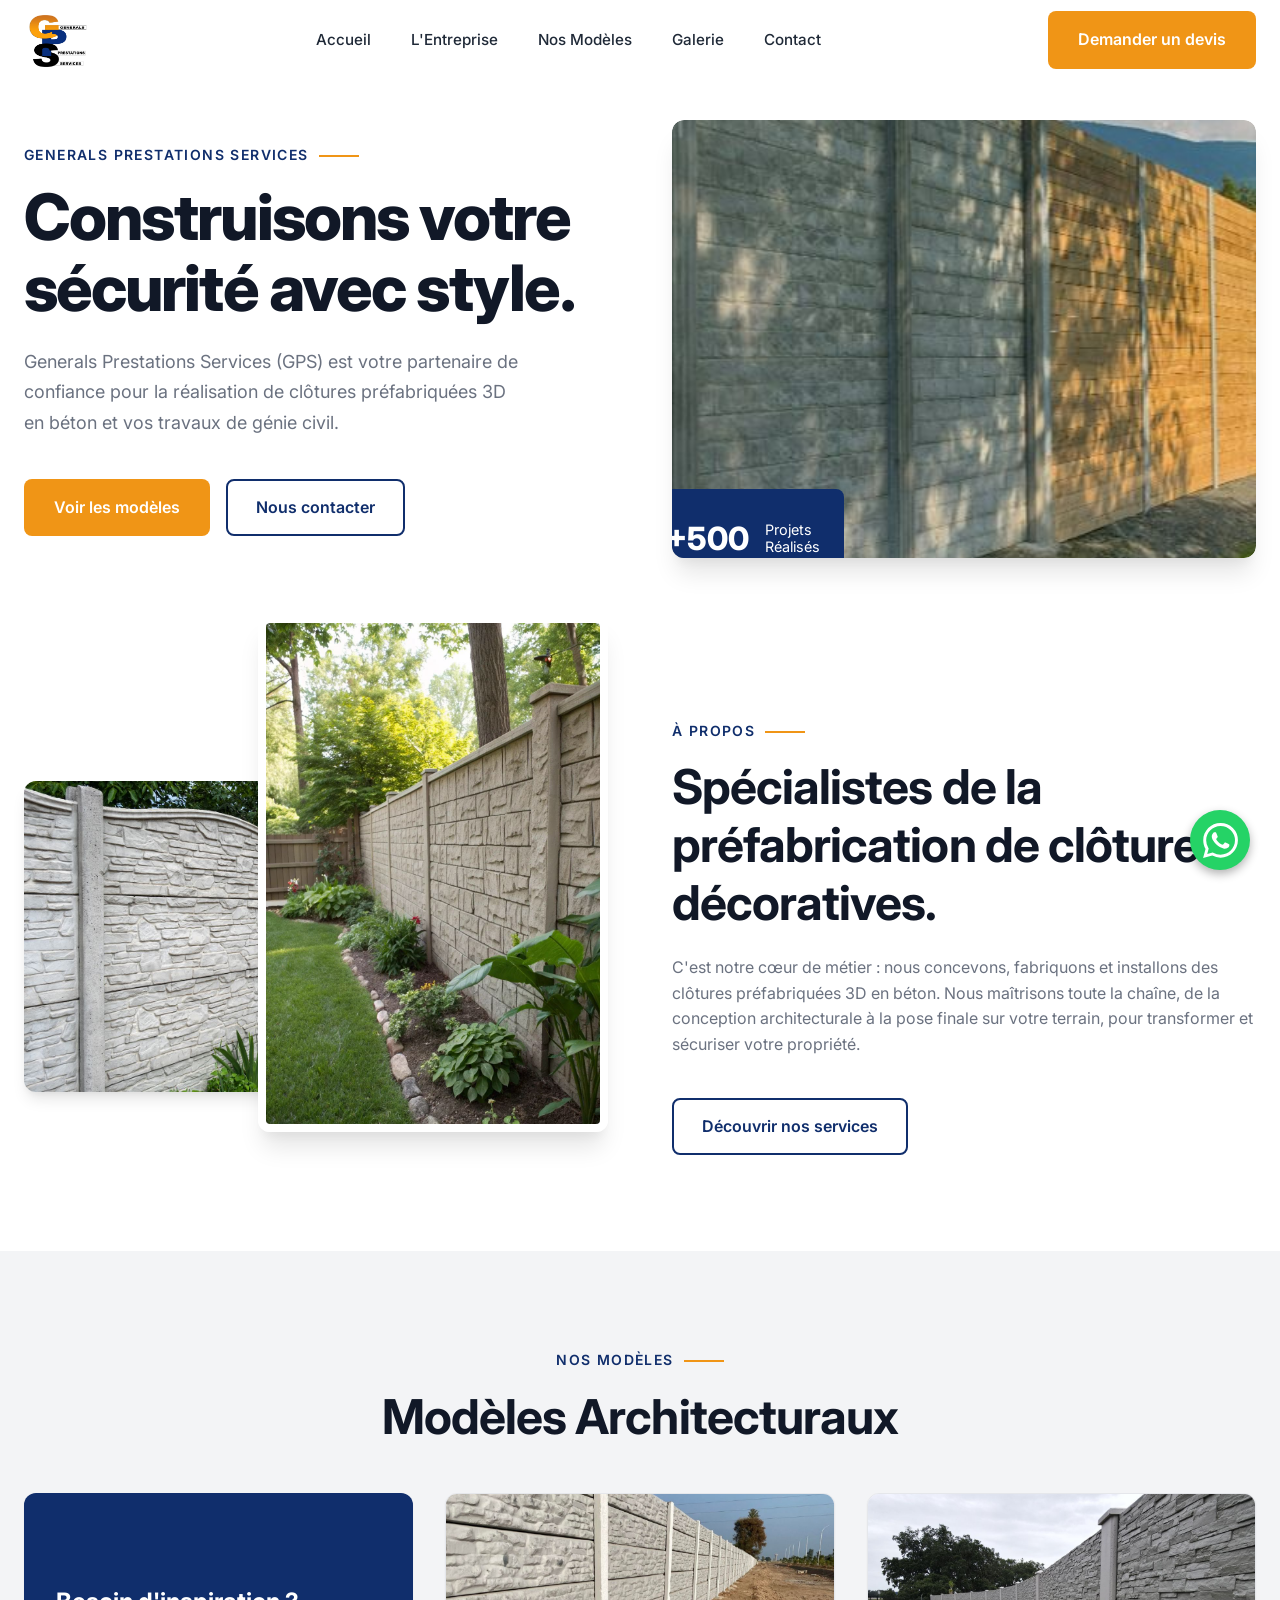
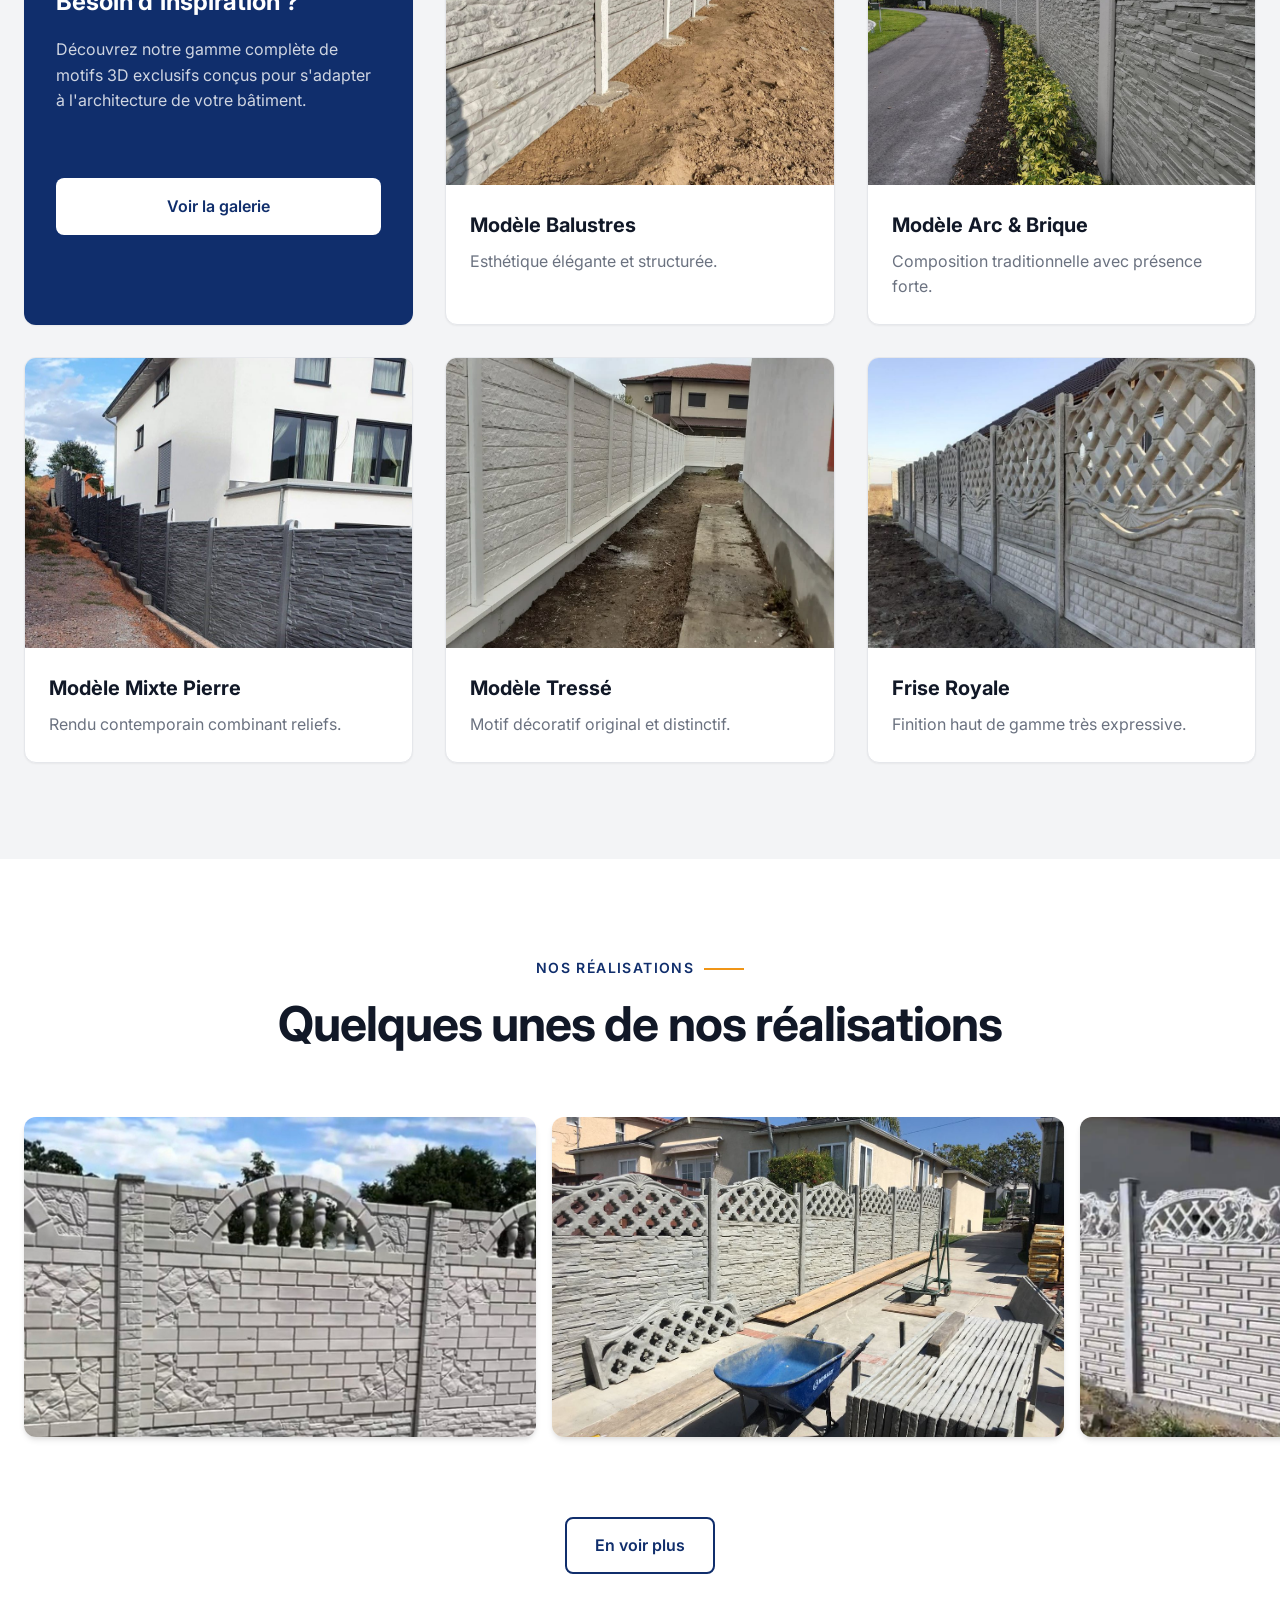
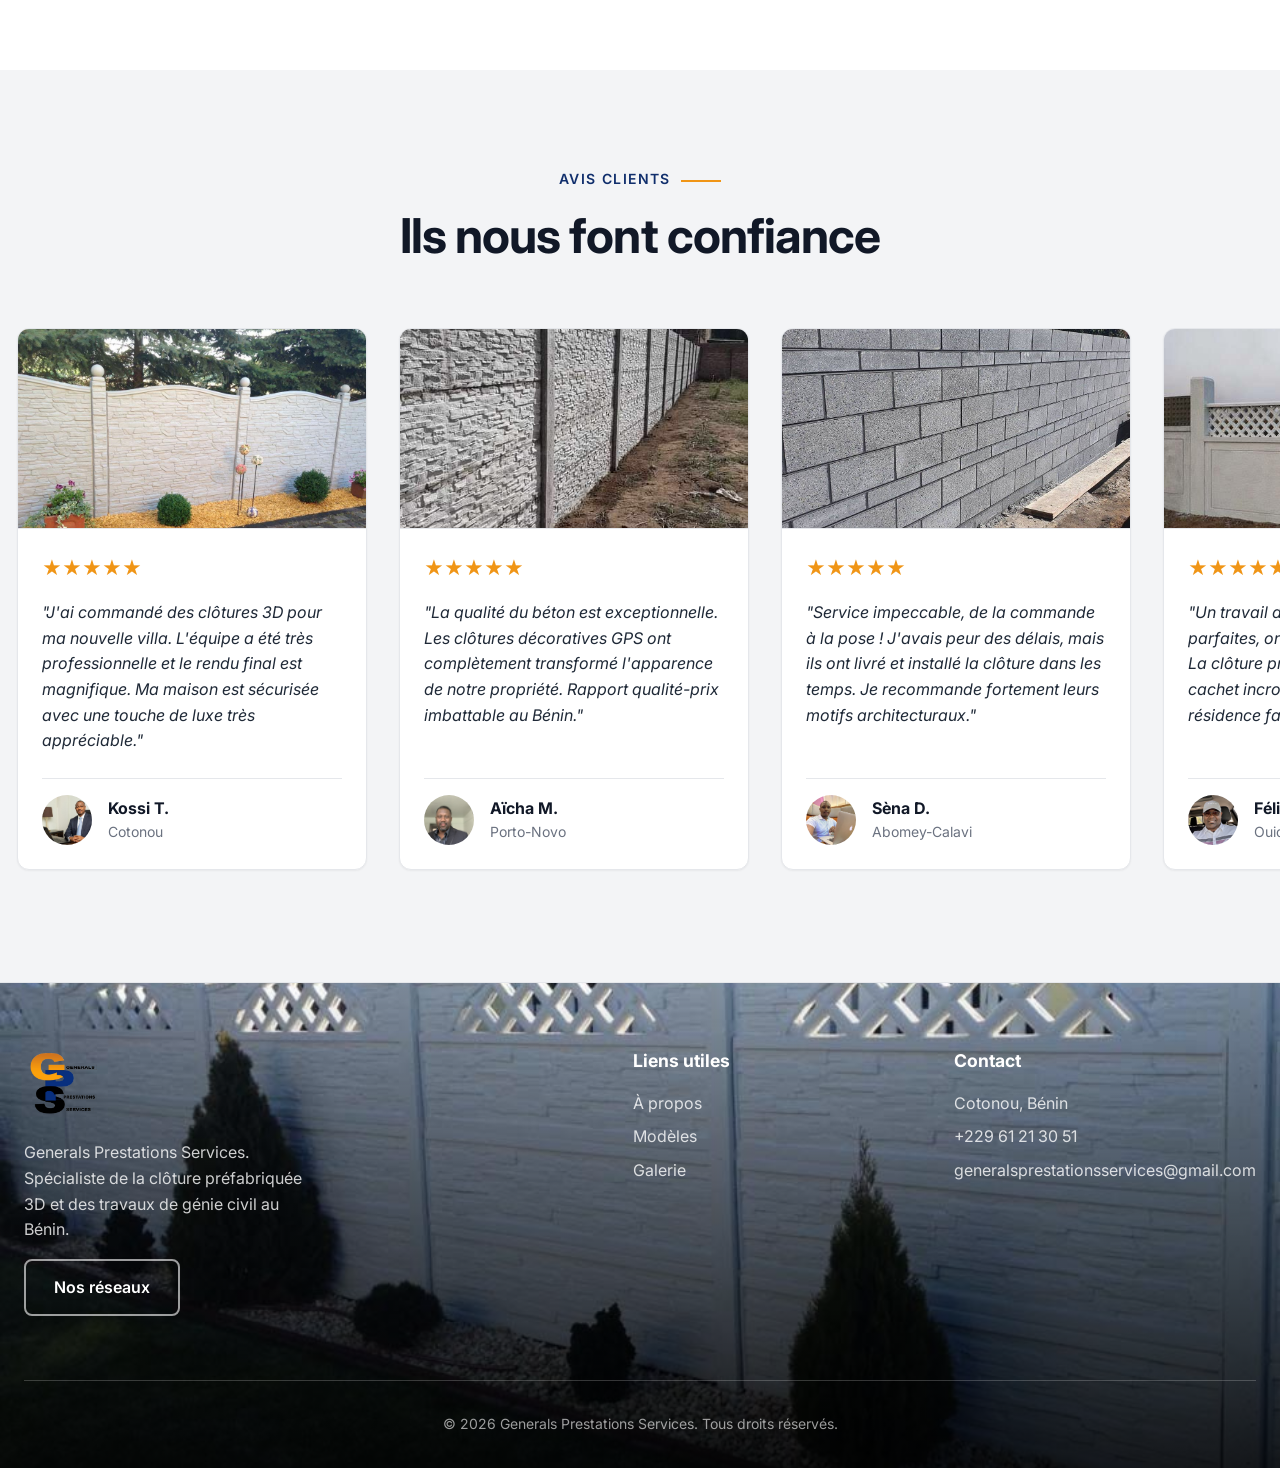
==== commit 8d239ca3: "fix: responsive buttons in hero, remove hero bg, fix Avis clients case" ====
--- a/index.html
+++ b/index.html
@@ -43,15 +43,13 @@
   </div>
 
   <!-- =============== HERO =============== -->
-  <section class="hero" id="accueil" style="background-image: url('Catalogue%202/image1.jpg'); background-size: cover; background-position: center;">
-    <!-- Overlay to ensure text readability -->
-    <div class="hero-overlay-solid"></div>
+  <section class="hero" id="accueil">
     <div class="container hero-container">
       <div class="hero-content reveal">
         <span class="section-tag">Generals Prestations Services</span>
         <h1 class="title-xl" style="margin-bottom: 1.5rem;">Construisons votre<br>sécurité avec style.</h1>
         <p class="text-lead" style="margin-bottom: 2.5rem; max-width: 500px;">Generals Prestations Services (GPS) est votre partenaire de confiance pour la réalisation de clôtures préfabriquées 3D en béton et vos travaux de génie civil.</p>
-        <div style="display: flex; gap: 1rem;">
+        <div class="hero-buttons">
           <a href="#modeles" class="btn btn-primary">Voir les modèles</a>
           <a href="#" class="btn btn-outline contact-trigger">Nous contacter</a>
         </div>
@@ -184,12 +182,12 @@
         <div class="testimonials-marquee-track" id="testimonials-track">
           <!-- ORIGINAL SET OF 6 -->
           <div class="testimonial-card">
-            <img src="avis%20clients/45e2a11aec1482d05935fef3e4b47025.jpg" alt="Projet Clôture Cotonou" class="testimonial-project-img" loading="lazy">
+            <img src="Avis%20clients/45e2a11aec1482d05935fef3e4b47025.jpg" alt="Projet Clôture Cotonou" class="testimonial-project-img" loading="lazy">
             <div class="testimonial-content">
               <div class="testimonial-stars">★★★★★</div>
               <p class="testimonial-text">"J'ai commandé des clôtures 3D pour ma nouvelle villa. L'équipe a été très professionnelle et le rendu final est magnifique. Ma maison est sécurisée avec une touche de luxe très appréciable."</p>
               <div class="testimonial-footer">
-                <img src="avis%20clients/avatar/789e3c79419d714d1623d04c05213a05.jpg" alt="Avis client Kossi" class="testimonial-avatar" loading="lazy">
+                <img src="Avis%20clients/avatar/789e3c79419d714d1623d04c05213a05.jpg" alt="Avis client Kossi" class="testimonial-avatar" loading="lazy">
                 <div>
                   <div class="testimonial-name">Kossi T.</div>
                   <div class="testimonial-city">Cotonou</div>
@@ -199,12 +197,12 @@
           </div>
           
           <div class="testimonial-card">
-            <img src="avis%20clients/8945dc18b3a597184b7ee991b565fc72.jpg" alt="Projet Clôture Porto-Novo" class="testimonial-project-img" loading="lazy">
+            <img src="Avis%20clients/8945dc18b3a597184b7ee991b565fc72.jpg" alt="Projet Clôture Porto-Novo" class="testimonial-project-img" loading="lazy">
             <div class="testimonial-content">
               <div class="testimonial-stars">★★★★★</div>
               <p class="testimonial-text">"La qualité du béton est exceptionnelle. Les clôtures décoratives GPS ont complètement transformé l'apparence de notre propriété. Rapport qualité-prix imbattable au Bénin."</p>
               <div class="testimonial-footer">
-                <img src="avis%20clients/avatar/88bb53f26dbdc8136f9384cc450128a3.jpg" alt="Avis client Aïcha" class="testimonial-avatar" loading="lazy">
+                <img src="Avis%20clients/avatar/88bb53f26dbdc8136f9384cc450128a3.jpg" alt="Avis client Aïcha" class="testimonial-avatar" loading="lazy">
                 <div>
                   <div class="testimonial-name">Aïcha M.</div>
                   <div class="testimonial-city">Porto-Novo</div>
@@ -214,12 +212,12 @@
           </div>
 
           <div class="testimonial-card">
-            <img src="avis%20clients/a39466add378f6068ba4bd8b3d1769b4.jpg" alt="Projet Clôture Abomey-Calavi" class="testimonial-project-img" loading="lazy">
+            <img src="Avis%20clients/a39466add378f6068ba4bd8b3d1769b4.jpg" alt="Projet Clôture Abomey-Calavi" class="testimonial-project-img" loading="lazy">
             <div class="testimonial-content">
               <div class="testimonial-stars">★★★★★</div>
               <p class="testimonial-text">"Service impeccable, de la commande à la pose ! J'avais peur des délais, mais ils ont livré et installé la clôture dans les temps. Je recommande fortement leurs motifs architecturaux."</p>
               <div class="testimonial-footer">
-                <img src="avis%20clients/avatar/a1204e0170e61fdf2a5af9b35c700935.jpg" alt="Avis client Sèna" class="testimonial-avatar" loading="lazy">
+                <img src="Avis%20clients/avatar/a1204e0170e61fdf2a5af9b35c700935.jpg" alt="Avis client Sèna" class="testimonial-avatar" loading="lazy">
                 <div>
                   <div class="testimonial-name">Sèna D.</div>
                   <div class="testimonial-city">Abomey-Calavi</div>
@@ -229,12 +227,12 @@
           </div>
 
           <div class="testimonial-card">
-            <img src="avis%20clients/b419dc879b2caaaa558a649657293b4c.jpg" alt="Projet Clôture Ouidah" class="testimonial-project-img" loading="lazy">
+            <img src="Avis%20clients/b419dc879b2caaaa558a649657293b4c.jpg" alt="Projet Clôture Ouidah" class="testimonial-project-img" loading="lazy">
             <div class="testimonial-content">
               <div class="testimonial-stars">★★★★★</div>
               <p class="testimonial-text">"Un travail d'orfèvre. Les finitions sont parfaites, on sent vraiment l'expertise. La clôture préfabriquée donne un cachet incroyable et sécurisant à notre résidence familiale."</p>
               <div class="testimonial-footer">
-                <img src="avis%20clients/avatar/cfd35b79d09bea93a72ece0df8f7f89c.jpg" alt="Avis client Félicien" class="testimonial-avatar" loading="lazy">
+                <img src="Avis%20clients/avatar/cfd35b79d09bea93a72ece0df8f7f89c.jpg" alt="Avis client Félicien" class="testimonial-avatar" loading="lazy">
                 <div>
                   <div class="testimonial-name">Félicien A.</div>
                   <div class="testimonial-city">Ouidah</div>
@@ -244,12 +242,12 @@
           </div>
 
           <div class="testimonial-card">
-            <img src="avis%20clients/e0ec92a0f2700917f58881c7819751ac.jpg" alt="Projet Clôture Bohicon" class="testimonial-project-img" loading="lazy">
+            <img src="Avis%20clients/e0ec92a0f2700917f58881c7819751ac.jpg" alt="Projet Clôture Bohicon" class="testimonial-project-img" loading="lazy">
             <div class="testimonial-content">
               <div class="testimonial-stars">★★★★★</div>
               <p class="testimonial-text">"Très satisfait de ma clôture. Résistance et esthétique sont au rendez-vous. C'est l'entreprise qu'il faut pour vos travaux d'embellissement extérieur au Bénin."</p>
               <div class="testimonial-footer">
-                <img src="avis%20clients/avatar/f5b48dd7919a121eea5dba25faf7dd47.jpg" alt="Avis client Mahougnon" class="testimonial-avatar" loading="lazy">
+                <img src="Avis%20clients/avatar/f5b48dd7919a121eea5dba25faf7dd47.jpg" alt="Avis client Mahougnon" class="testimonial-avatar" loading="lazy">
                 <div>
                   <div class="testimonial-name">Mahougnon K.</div>
                   <div class="testimonial-city">Bohicon</div>
@@ -259,12 +257,12 @@
           </div>
 
           <div class="testimonial-card">
-            <img src="avis%20clients/e98e458f5d383aad2c471319ea375db4.jpg" alt="Projet Clôture Parakou" class="testimonial-project-img" loading="lazy">
+            <img src="Avis%20clients/e98e458f5d383aad2c471319ea375db4.jpg" alt="Projet Clôture Parakou" class="testimonial-project-img" loading="lazy">
             <div class="testimonial-content">
               <div class="testimonial-stars">★★★★★</div>
               <p class="testimonial-text">"Des professionnels à l'écoute de nos besoins. Ils ont su me conseiller le meilleur modèle pour mon terrain. L'installation a été rapide, propre et le résultat est sans appel."</p>
               <div class="testimonial-footer">
-                <img src="avis%20clients/avatar/f90e1ac9e5f0ba68f8f800de051eec57.jpg" alt="Avis client Gbêtondji" class="testimonial-avatar" loading="lazy">
+                <img src="Avis%20clients/avatar/f90e1ac9e5f0ba68f8f800de051eec57.jpg" alt="Avis client Gbêtondji" class="testimonial-avatar" loading="lazy">
                 <div>
                   <div class="testimonial-name">Gbêtondji H.</div>
                   <div class="testimonial-city">Parakou</div>
@@ -275,12 +273,12 @@
 
           <!-- DUPLICATED SET OF 6 (For seamless infinite marquee) -->
           <div class="testimonial-card">
-            <img src="avis%20clients/45e2a11aec1482d05935fef3e4b47025.jpg" alt="Projet Clôture Cotonou" class="testimonial-project-img" loading="lazy">
+            <img src="Avis%20clients/45e2a11aec1482d05935fef3e4b47025.jpg" alt="Projet Clôture Cotonou" class="testimonial-project-img" loading="lazy">
             <div class="testimonial-content">
               <div class="testimonial-stars">★★★★★</div>
               <p class="testimonial-text">"J'ai commandé des clôtures 3D pour ma nouvelle villa. L'équipe a été très professionnelle et le rendu final est magnifique. Ma maison est sécurisée avec une touche de luxe très appréciable."</p>
               <div class="testimonial-footer">
-                <img src="avis%20clients/avatar/789e3c79419d714d1623d04c05213a05.jpg" alt="Avis client Kossi" class="testimonial-avatar" loading="lazy">
+                <img src="Avis%20clients/avatar/789e3c79419d714d1623d04c05213a05.jpg" alt="Avis client Kossi" class="testimonial-avatar" loading="lazy">
                 <div>
                   <div class="testimonial-name">Kossi T.</div>
                   <div class="testimonial-city">Cotonou</div>
@@ -290,12 +288,12 @@
           </div>
           
           <div class="testimonial-card">
-            <img src="avis%20clients/8945dc18b3a597184b7ee991b565fc72.jpg" alt="Projet Clôture Porto-Novo" class="testimonial-project-img" loading="lazy">
+            <img src="Avis%20clients/8945dc18b3a597184b7ee991b565fc72.jpg" alt="Projet Clôture Porto-Novo" class="testimonial-project-img" loading="lazy">
             <div class="testimonial-content">
               <div class="testimonial-stars">★★★★★</div>
               <p class="testimonial-text">"La qualité du béton est exceptionnelle. Les clôtures décoratives GPS ont complètement transformé l'apparence de notre propriété. Rapport qualité-prix imbattable au Bénin."</p>
               <div class="testimonial-footer">
-                <img src="avis%20clients/avatar/88bb53f26dbdc8136f9384cc450128a3.jpg" alt="Avis client Aïcha" class="testimonial-avatar" loading="lazy">
+                <img src="Avis%20clients/avatar/88bb53f26dbdc8136f9384cc450128a3.jpg" alt="Avis client Aïcha" class="testimonial-avatar" loading="lazy">
                 <div>
                   <div class="testimonial-name">Aïcha M.</div>
                   <div class="testimonial-city">Porto-Novo</div>
@@ -305,12 +303,12 @@
           </div>
 
           <div class="testimonial-card">
-            <img src="avis%20clients/a39466add378f6068ba4bd8b3d1769b4.jpg" alt="Projet Clôture Abomey-Calavi" class="testimonial-project-img" loading="lazy">
+            <img src="Avis%20clients/a39466add378f6068ba4bd8b3d1769b4.jpg" alt="Projet Clôture Abomey-Calavi" class="testimonial-project-img" loading="lazy">
             <div class="testimonial-content">
               <div class="testimonial-stars">★★★★★</div>
               <p class="testimonial-text">"Service impeccable, de la commande à la pose ! J'avais peur des délais, mais ils ont livré et installé la clôture dans les temps. Je recommande fortement leurs motifs architecturaux."</p>
               <div class="testimonial-footer">
-                <img src="avis%20clients/avatar/a1204e0170e61fdf2a5af9b35c700935.jpg" alt="Avis client Sèna" class="testimonial-avatar" loading="lazy">
+                <img src="Avis%20clients/avatar/a1204e0170e61fdf2a5af9b35c700935.jpg" alt="Avis client Sèna" class="testimonial-avatar" loading="lazy">
                 <div>
                   <div class="testimonial-name">Sèna D.</div>
                   <div class="testimonial-city">Abomey-Calavi</div>
@@ -320,12 +318,12 @@
           </div>
 
           <div class="testimonial-card">
-            <img src="avis%20clients/b419dc879b2caaaa558a649657293b4c.jpg" alt="Projet Clôture Ouidah" class="testimonial-project-img" loading="lazy">
+            <img src="Avis%20clients/b419dc879b2caaaa558a649657293b4c.jpg" alt="Projet Clôture Ouidah" class="testimonial-project-img" loading="lazy">
             <div class="testimonial-content">
               <div class="testimonial-stars">★★★★★</div>
               <p class="testimonial-text">"Un travail d'orfèvre. Les finitions sont parfaites, on sent vraiment l'expertise. La clôture préfabriquée donne un cachet incroyable et sécurisant à notre résidence familiale."</p>
               <div class="testimonial-footer">
-                <img src="avis%20clients/avatar/cfd35b79d09bea93a72ece0df8f7f89c.jpg" alt="Avis client Félicien" class="testimonial-avatar" loading="lazy">
+                <img src="Avis%20clients/avatar/cfd35b79d09bea93a72ece0df8f7f89c.jpg" alt="Avis client Félicien" class="testimonial-avatar" loading="lazy">
                 <div>
                   <div class="testimonial-name">Félicien A.</div>
                   <div class="testimonial-city">Ouidah</div>
@@ -335,12 +333,12 @@
           </div>
 
           <div class="testimonial-card">
-            <img src="avis%20clients/e0ec92a0f2700917f58881c7819751ac.jpg" alt="Projet Clôture Bohicon" class="testimonial-project-img" loading="lazy">
+            <img src="Avis%20clients/e0ec92a0f2700917f58881c7819751ac.jpg" alt="Projet Clôture Bohicon" class="testimonial-project-img" loading="lazy">
             <div class="testimonial-content">
               <div class="testimonial-stars">★★★★★</div>
               <p class="testimonial-text">"Très satisfait de ma clôture. Résistance et esthétique sont au rendez-vous. C'est l'entreprise qu'il faut pour vos travaux d'embellissement extérieur au Bénin."</p>
               <div class="testimonial-footer">
-                <img src="avis%20clients/avatar/f5b48dd7919a121eea5dba25faf7dd47.jpg" alt="Avis client Mahougnon" class="testimonial-avatar" loading="lazy">
+                <img src="Avis%20clients/avatar/f5b48dd7919a121eea5dba25faf7dd47.jpg" alt="Avis client Mahougnon" class="testimonial-avatar" loading="lazy">
                 <div>
                   <div class="testimonial-name">Mahougnon K.</div>
                   <div class="testimonial-city">Bohicon</div>
@@ -350,12 +348,12 @@
           </div>
 
           <div class="testimonial-card">
-            <img src="avis%20clients/e98e458f5d383aad2c471319ea375db4.jpg" alt="Projet Clôture Parakou" class="testimonial-project-img" loading="lazy">
+            <img src="Avis%20clients/e98e458f5d383aad2c471319ea375db4.jpg" alt="Projet Clôture Parakou" class="testimonial-project-img" loading="lazy">
             <div class="testimonial-content">
               <div class="testimonial-stars">★★★★★</div>
               <p class="testimonial-text">"Des professionnels à l'écoute de nos besoins. Ils ont su me conseiller le meilleur modèle pour mon terrain. L'installation a été rapide, propre et le résultat est sans appel."</p>
               <div class="testimonial-footer">
-                <img src="avis%20clients/avatar/f90e1ac9e5f0ba68f8f800de051eec57.jpg" alt="Avis client Gbêtondji" class="testimonial-avatar" loading="lazy">
+                <img src="Avis%20clients/avatar/f90e1ac9e5f0ba68f8f800de051eec57.jpg" alt="Avis client Gbêtondji" class="testimonial-avatar" loading="lazy">
                 <div>
                   <div class="testimonial-name">Gbêtondji H.</div>
                   <div class="testimonial-city">Parakou</div>
--- a/style.css
+++ b/style.css
@@ -163,6 +163,19 @@
   position: relative;
   z-index: 2;
 }
+
+.hero-buttons {
+  display: flex;
+  gap: 1rem;
+  flex-wrap: wrap;
+}
+@media (max-width: 767px) {
+  .hero-buttons .btn {
+    padding: 10px 16px;
+    font-size: 0.9rem;
+    width: 100%;
+  }
+}
 .hero-image-wrapper {
   position: relative;
   border-radius: var(--radius-lg);
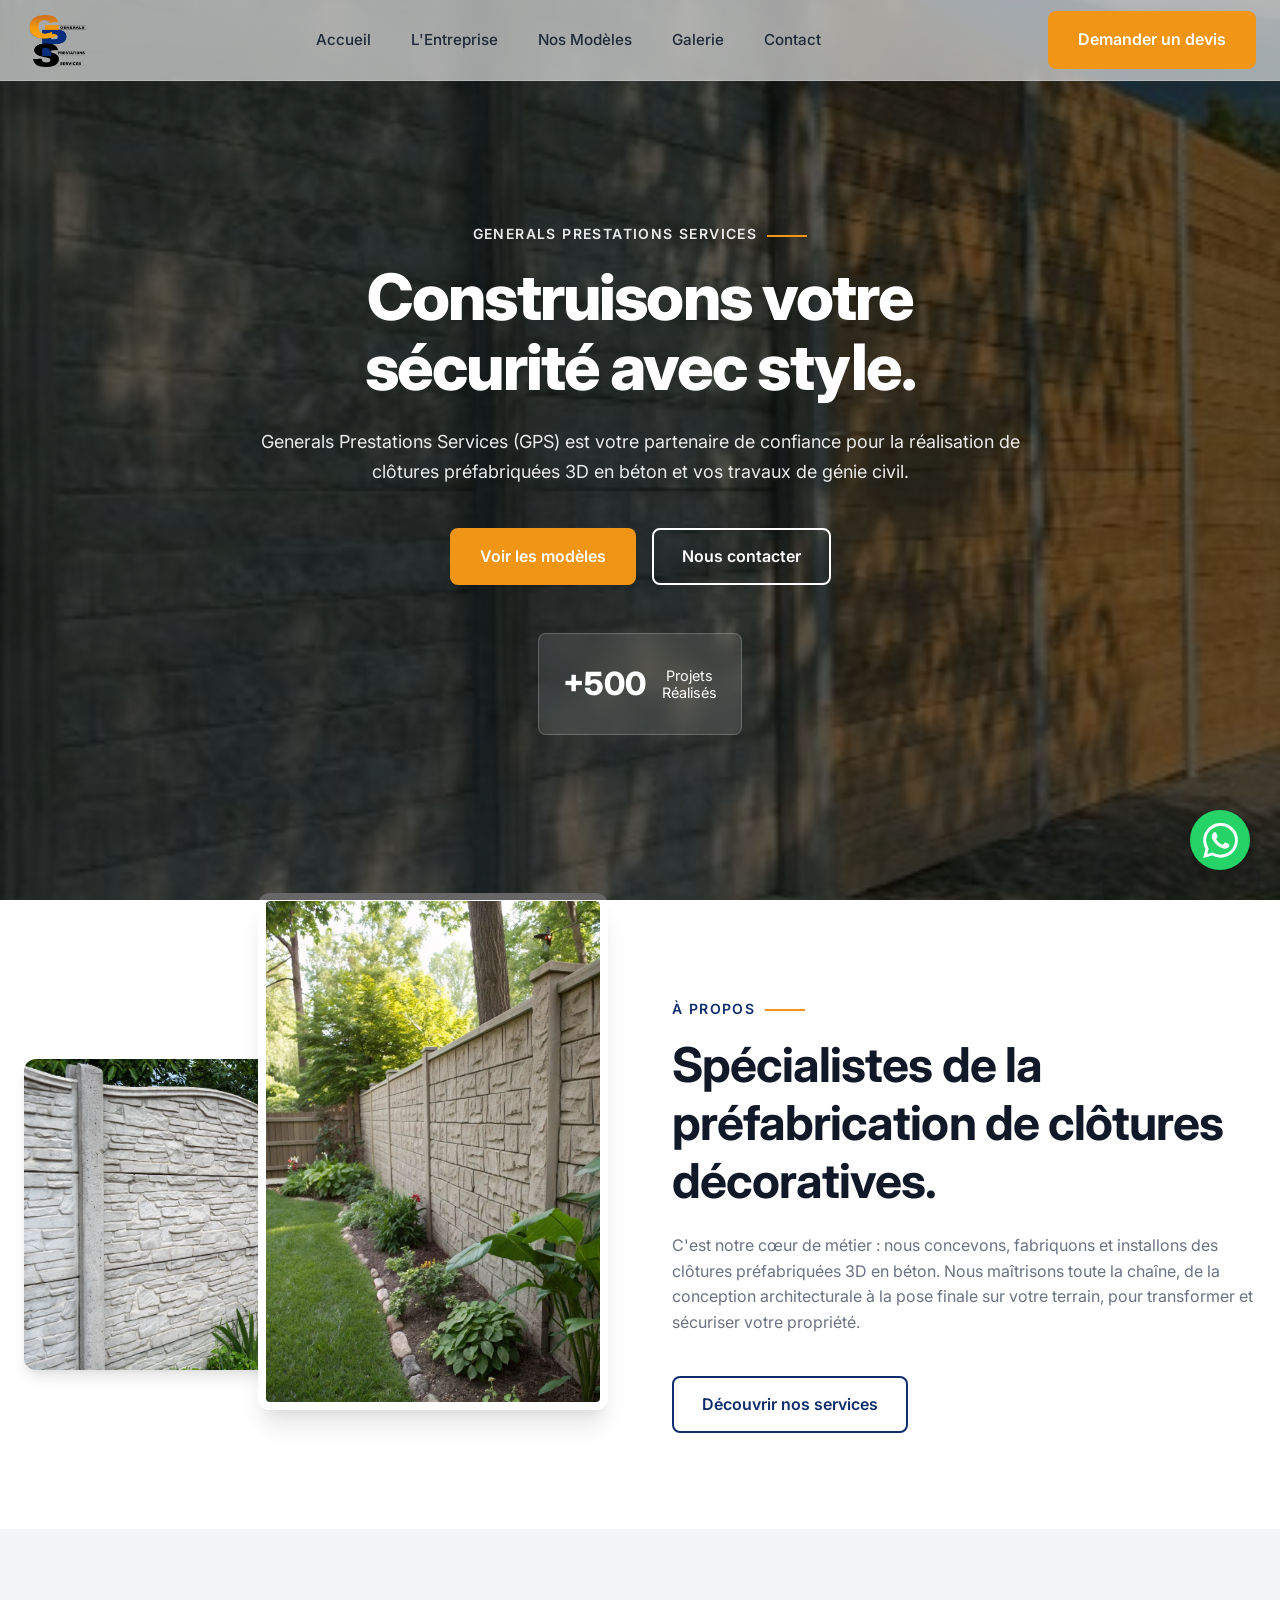
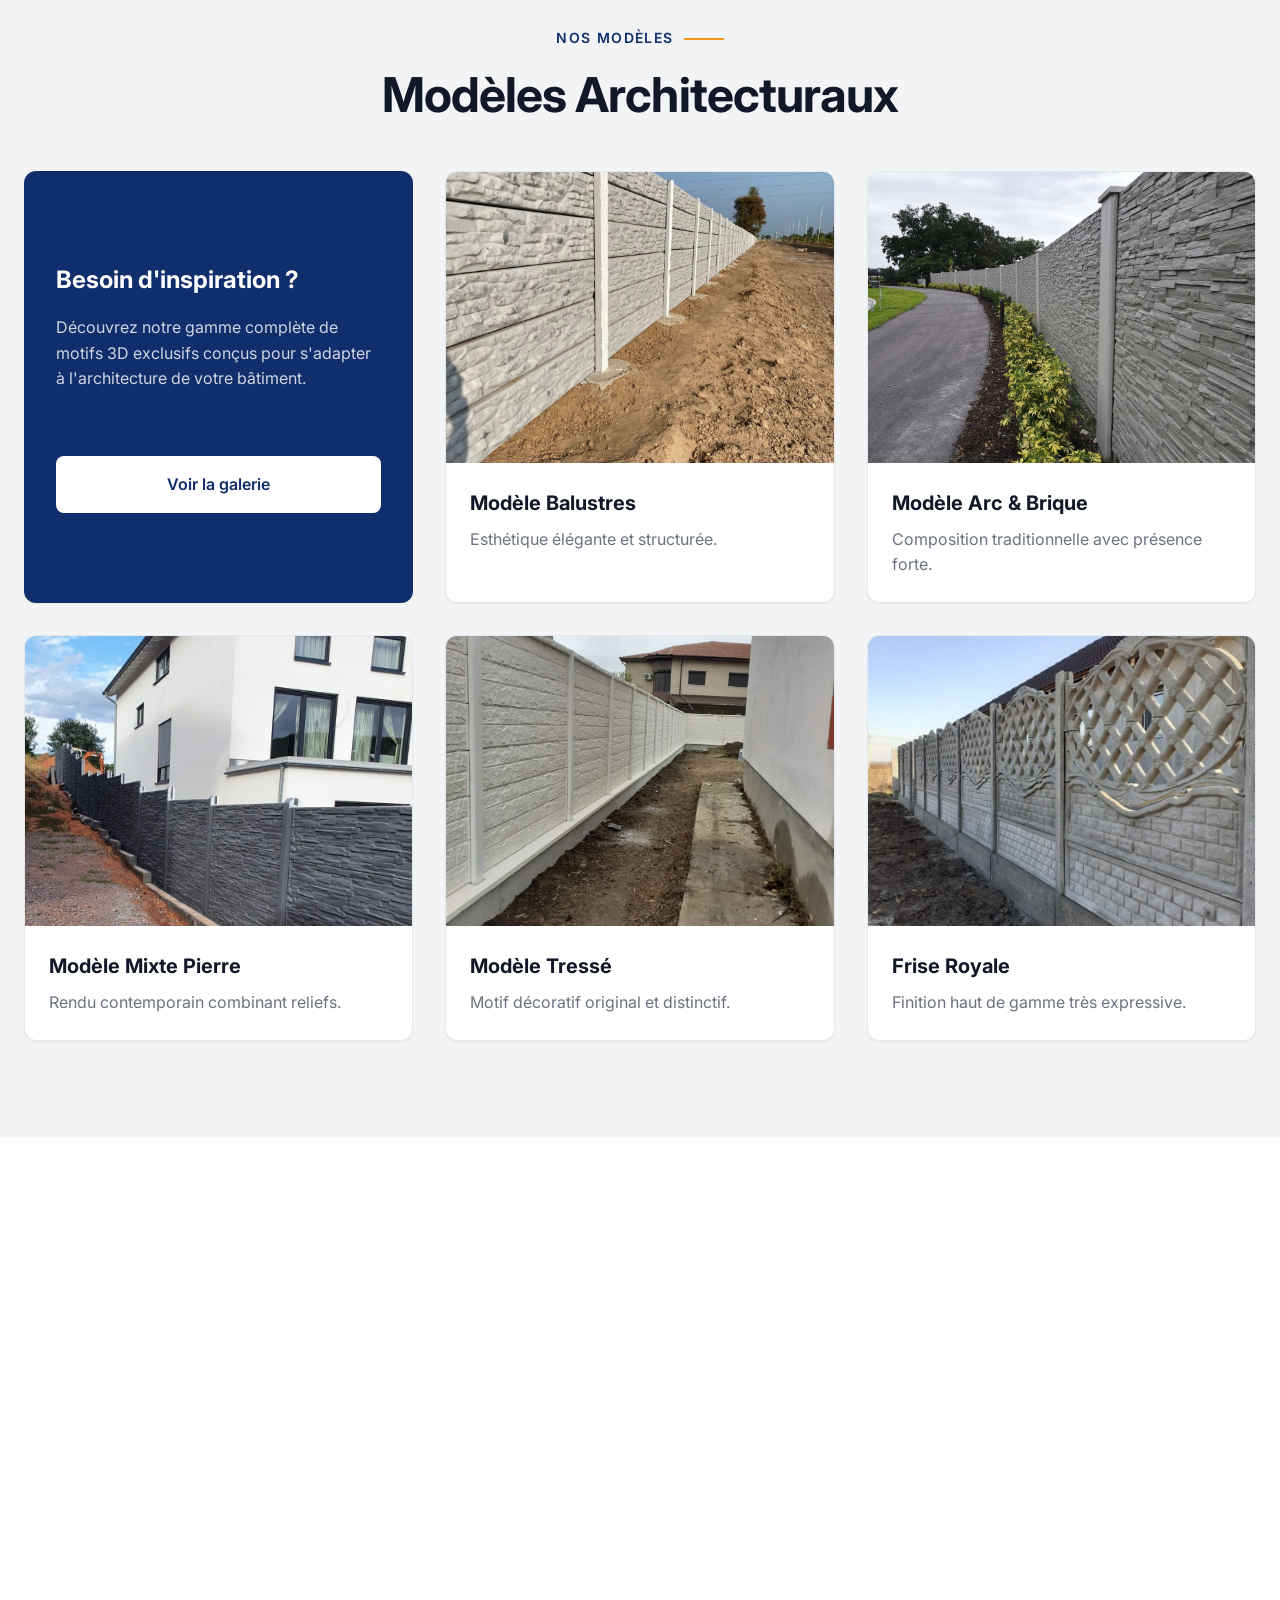
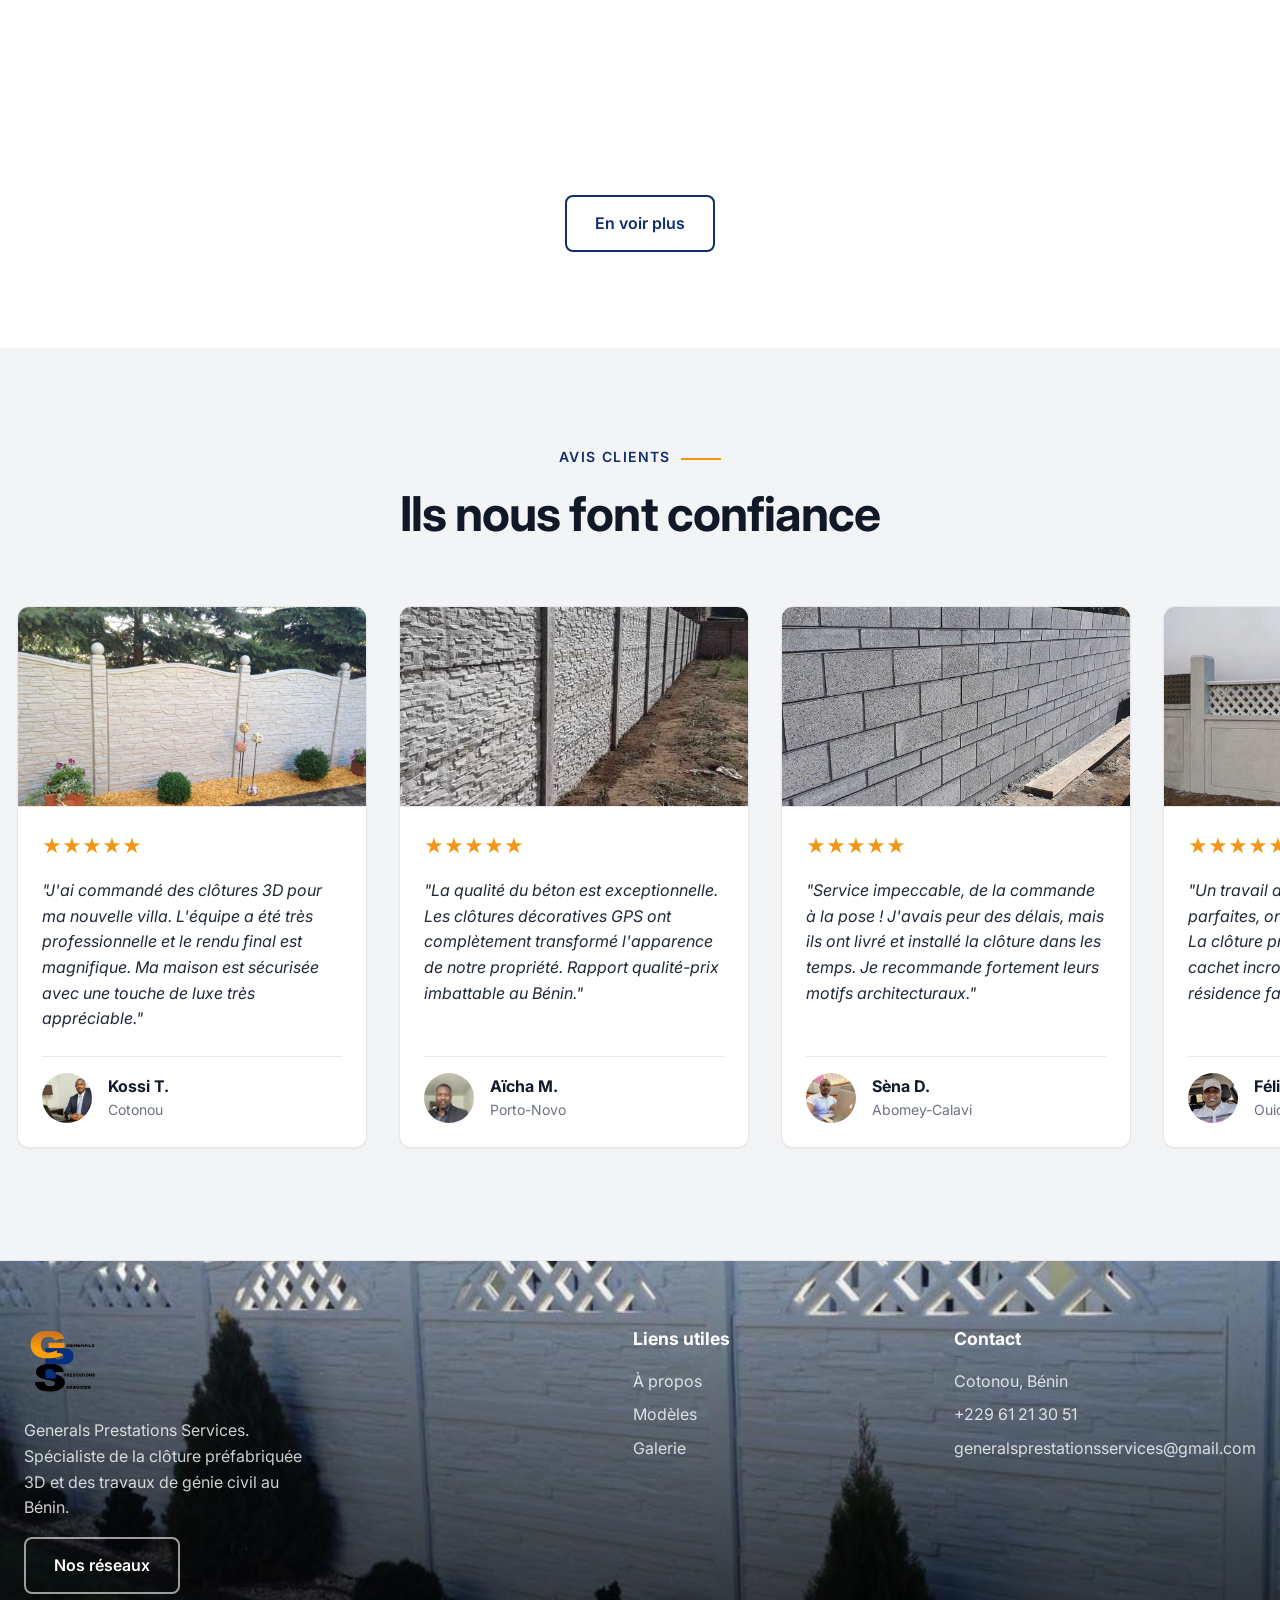
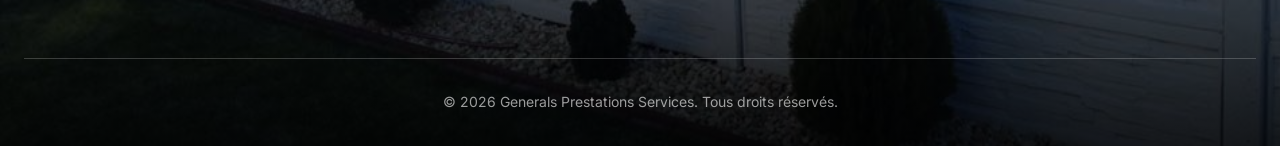
==== commit 28b78739: "feat: use fading slideshow as full hero background" ====
--- a/index.html
+++ b/index.html
@@ -44,29 +44,28 @@
 
   <!-- =============== HERO =============== -->
   <section class="hero" id="accueil">
-    <div class="container hero-container">
-      <div class="hero-content reveal">
-        <span class="section-tag">Generals Prestations Services</span>
-        <h1 class="title-xl" style="margin-bottom: 1.5rem;">Construisons votre<br>sécurité avec style.</h1>
-        <p class="text-lead" style="margin-bottom: 2.5rem; max-width: 500px;">Generals Prestations Services (GPS) est votre partenaire de confiance pour la réalisation de clôtures préfabriquées 3D en béton et vos travaux de génie civil.</p>
-        <div class="hero-buttons">
+    <div class="hero-bg-slideshow" id="hero-right-slider">
+      <img src="Catalogue%202/entete1.jpg" class="right-slide active" alt="Entête 1">
+      <img src="Catalogue%202/entete2.jpg%20.jpg" class="right-slide" alt="Entête 2">
+      <img src="Catalogue%202/entete3.jpg" class="right-slide" alt="Entête 3">
+      <img src="Catalogue%202/entete4.jpg" class="right-slide" alt="Entête 4">
+    </div>
+    <div class="hero-overlay-dark"></div>
+    
+    <div class="container hero-container" style="display: flex; flex-direction: column; justify-content: center; align-items: center; text-align: center; height: 100%;">
+      <div class="hero-content reveal" style="max-width: 800px; z-index: 2;">
+        <span class="section-tag" style="color: rgba(255,255,255,0.9);">Generals Prestations Services</span>
+        <h1 class="title-xl" style="margin-bottom: 1.5rem; color: #fff;">Construisons votre<br>sécurité avec style.</h1>
+        <p class="text-lead" style="margin-bottom: 2.5rem; color: rgba(255,255,255,0.9); margin-left: auto; margin-right: auto;">Generals Prestations Services (GPS) est votre partenaire de confiance pour la réalisation de clôtures préfabriquées 3D en béton et vos travaux de génie civil.</p>
+        <div class="hero-buttons" style="justify-content: center;">
           <a href="#modeles" class="btn btn-primary">Voir les modèles</a>
-          <a href="#" class="btn btn-outline contact-trigger">Nous contacter</a>
-        </div>
-      </div>
-      
-      <div class="hero-image-wrapper reveal delay-200">
-        <div class="hero-right-slideshow" id="hero-right-slider">
-          <img src="Catalogue%202/entete1.jpg" class="right-slide active" alt="Entête 1">
-          <img src="Catalogue%202/entete2.jpg%20.jpg" class="right-slide" alt="Entête 2">
-          <img src="Catalogue%202/entete3.jpg" class="right-slide" alt="Entête 3">
-          <img src="Catalogue%202/entete4.jpg" class="right-slide" alt="Entête 4">
-        </div>
-        
-        <div class="hero-floating-card">
-          <div style="font-size: 2rem; font-weight: 800;">+500</div>
-          <div style="font-size: 0.9rem; line-height: 1.2;">Projets<br>Réalisés</div>
-        </div>
+          <a href="#" class="btn btn-outline contact-trigger" style="border-color: #fff; color: #fff;">Nous contacter</a>
+        </div>
+      </div>
+      
+      <div class="hero-floating-card reveal delay-200" style="position: relative; margin-top: 3rem; background: rgba(255,255,255,0.1); backdrop-filter: blur(10px); color: #fff; border: 1px solid rgba(255,255,255,0.2);">
+        <div style="font-size: 2rem; font-weight: 800;">+500</div>
+        <div style="font-size: 0.9rem; line-height: 1.2;">Projets<br>Réalisés</div>
       </div>
     </div>
   </section>
--- a/style.css
+++ b/style.css
@@ -119,25 +119,16 @@
   padding-bottom: var(--space-lg);
   position: relative;
   overflow: hidden;
-}
-
-/* Overlay to ensure text readability without blurring the right slider */
-.hero-overlay-solid {
+  min-height: 100vh;
+  display: flex;
+  flex-direction: column;
+}
+
+/* Background Slideshow in Hero */
+.hero-bg-slideshow {
   position: absolute;
-  top: 0; left: 0; width: 60%; height: 100%;
-  background: linear-gradient(to right, rgba(255,255,255,1) 0%, rgba(255,255,255,0.85) 70%, rgba(255,255,255,0) 100%);
-  z-index: 1;
-  pointer-events: none;
-}
-
-/* Right Slideshow in Hero */
-.hero-right-slideshow {
-  position: relative;
-  width: 100%;
-  aspect-ratio: 4/3;
-  border-radius: var(--radius-lg);
-  overflow: hidden;
-  box-shadow: var(--shadow-xl);
+  top: 0; left: 0; width: 100%; height: 100%;
+  z-index: 0;
 }
 .right-slide {
   position: absolute;
@@ -150,18 +141,27 @@
   opacity: 1;
 }
 
+/* Overlay for text readability */
+.hero-overlay-dark {
+  position: absolute;
+  top: 0; left: 0; width: 100%; height: 100%;
+  background: rgba(0, 0, 0, 0.6);
+  z-index: 1;
+}
+
 .hero-container {
-  display: grid;
-  grid-template-columns: 1fr;
-  gap: var(--space-md);
+  display: flex;
+  flex-direction: column;
+  justify-content: center;
   align-items: center;
-}
-@media (min-width: 992px) {
-  .hero-container { grid-template-columns: 1fr 1fr; gap: 4rem; }
+  flex: 1;
+  position: relative;
+  z-index: 2;
 }
 .hero-content {
   position: relative;
   z-index: 2;
+  text-align: center;
 }
 
 .hero-buttons {
@@ -176,28 +176,11 @@
     width: 100%;
   }
 }
-.hero-image-wrapper {
-  position: relative;
-  border-radius: var(--radius-lg);
-  overflow: hidden;
-  box-shadow: var(--shadow-xl);
-}
-.hero-image-wrapper img {
-  width: 100%;
-  aspect-ratio: 4/3;
-  object-fit: cover;
-}
 /* The floating blue contact card on the hero like in the screenshot */
 .hero-floating-card {
-  position: absolute;
-  bottom: -30px;
-  left: -30px;
-  background-color: var(--c-primary);
-  color: var(--c-white);
+  display: flex;
   padding: 1.5rem;
   border-radius: var(--radius-md);
-  box-shadow: var(--shadow-lg);
-  display: flex;
   gap: 1rem;
   align-items: center;
 }
